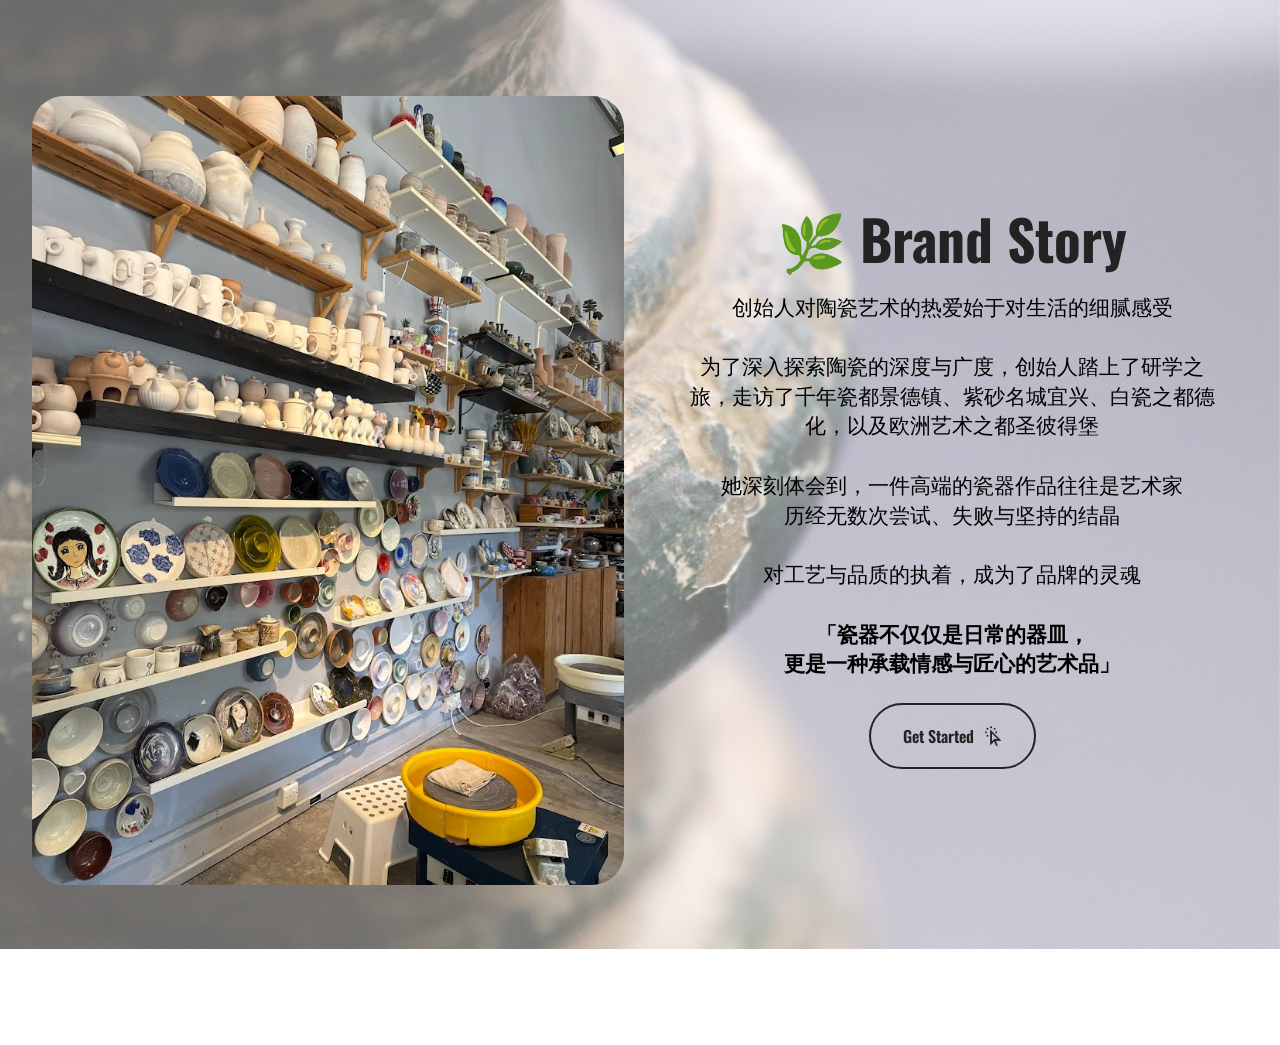
==== About us.html @ 0fcbe619 "create github pages" ====
<!DOCTYPE html>
<html  >
<head>
  <!-- Site made with Mobirise Website Builder v6.1.4, https://mobirise.com -->
  <meta charset="UTF-8">
  <meta http-equiv="X-UA-Compatible" content="IE=edge">
  <meta name="generator" content="Mobirise v6.1.4, mobirise.com">
  <meta name="twitter:card" content="summary_large_image"/>
  <meta name="twitter:image:src" content="assets/images/About us-meta.jpg">
  <meta property="og:image" content="assets/images/About us-meta.jpg">
  <meta name="twitter:title" content="About us">
  <meta name="viewport" content="width=device-width, initial-scale=1, minimum-scale=1">
  <link rel="shortcut icon" href="assets/images/logo5.png" type="image/x-icon">
  <meta name="description" content="">
  
  
  <title>About us</title>
  <link rel="stylesheet" href="assets/web/assets/mobirise-icons2/mobirise2.css">
  <link rel="stylesheet" href="assets/bootstrap/css/bootstrap.min.css">
  <link rel="stylesheet" href="assets/parallax/jarallax.css">
  <link rel="stylesheet" href="assets/animatecss/animate.css">
  <link rel="stylesheet" href="assets/theme/css/style.css">
  <link rel="preload" href="https://fonts.googleapis.com/css?family=Oswald:200,300,400,500,600,700&display=swap" as="style" onload="this.onload=null;this.rel='stylesheet'">
  <noscript><link rel="stylesheet" href="https://fonts.googleapis.com/css?family=Oswald:200,300,400,500,600,700&display=swap"></noscript>
  <link rel="preload" as="style" href="assets/mobirise/css/mbr-additional.css?v=r0tzeC"><link rel="stylesheet" href="assets/mobirise/css/mbr-additional.css?v=r0tzeC" type="text/css">

  
  
  
</head>
<body>
  
  <section data-bs-version="5.1" class="header11 cid-uYUwgS8OVk mbr-parallax-background" id="header11-1">

    

    
    <div class="mbr-overlay" style="opacity: 0.4; background-color: rgb(255, 255, 255);"></div>

    <div class="container">
        <div class="row justify-content-center">
            <div class="col-12 col-md-6 image-wrapper">
                <img class="w-100" src="assets/images/unnamed.webp" alt="Mobirise Website Builder">
            </div>
            <div class="col-12 col-md">
                <div class="text-wrapper text-center">
                    <h1 class="mbr-section-title mbr-fonts-style mb-3 display-2"><strong>🌿 Brand Story</strong></h1>
                    <p class="mbr-text mbr-fonts-style display-4">创始人对陶瓷艺术的热爱始于对生活的细腻感受<br><br>为了深入探索陶瓷的深度与广度，创始人踏上了研学之旅，走访了千年瓷都景德镇、紫砂名城宜兴、白瓷之都德化，以及欧洲艺术之都圣彼得堡<br><br>她深刻体会到，一件高端的瓷器作品往往是艺术家<br>历经无数次尝试、失败与坚持的结晶<br><br>对工艺与品质的执着，成为了品牌的灵魂<br><br><strong>「瓷器不仅仅是日常的器皿，
<br>更是一种承载情感与匠心的艺术品」</strong><br></p>
                    <div class="mbr-section-btn mt-3"><a class="btn btn-black-outline display-7" href="Product.html#gallery2-3"><span class="mobi-mbri mobi-mbri-cursor-click mbr-iconfont mbr-iconfont-btn"></span>Get Started</a></div>
                </div>
            </div>
        </div>
    </div>
</section><section class="display-7" style="padding: 0;align-items: center;justify-content: center;flex-wrap: wrap;    align-content: center;display: flex;position: relative;height: 4rem;"><a href="https://mobiri.se/4250577" style="flex: 1 1;height: 4rem;position: absolute;width: 100%;z-index: 1;"><img alt="" style="height: 4rem;" src="[data-uri]"></a><p style="margin: 0;text-align: center;" class="display-7">&#8204;</p><a style="z-index:1" href="https://mobirise.com">Mobirise.com </a></section><script src="assets/bootstrap/js/bootstrap.bundle.min.js"></script>  <script src="assets/parallax/jarallax.js"></script>  <script src="assets/smoothscroll/smooth-scroll.js"></script>  <script src="assets/ytplayer/index.js"></script>  <script src="assets/theme/js/script.js"></script>  
  
  
 <div id="scrollToTop" class="scrollToTop mbr-arrow-up"><a style="text-align: center;"><i class="mbr-arrow-up-icon mbr-arrow-up-icon-cm cm-icon cm-icon-smallarrow-up"></i></a></div>
    <input name="animation" type="hidden">
  </body>
</html>
---- assets/web/assets/mobirise-icons2/mobirise2.css ----
@font-face {
  font-family: 'Moririse2';
  font-display: swap;
  src:  url('mobirise2.eot?f2bix4');
  src:  url('mobirise2.eot?f2bix4#iefix') format('embedded-opentype'),
    url('mobirise2.ttf?f2bix4') format('truetype'),
    url('mobirise2.woff?f2bix4') format('woff'),
    url('mobirise2.svg?f2bix4#mobirise2') format('svg');
  font-weight: normal;
  font-style: normal;
}

[class^="mobi-"], [class*=" mobi-"] {
  /* use !important to prevent issues with browser extensions that change fonts */
  font-family: 'Moririse2' !important;
  speak: none;
  font-style: normal;
  font-weight: normal;
  font-variant: normal;
  text-transform: none;
  line-height: 1;

  /* Better Font Rendering =========== */
  -webkit-font-smoothing: antialiased;
  -moz-osx-font-smoothing: grayscale;
}

.mobi-mbri-add-submenu:before {
  content: "\e900";
}
.mobi-mbri-alert:before {
  content: "\e901";
}
.mobi-mbri-align-center:before {
  content: "\e902";
}
.mobi-mbri-align-justify:before {
  content: "\e903";
}
.mobi-mbri-align-left:before {
  content: "\e904";
}
.mobi-mbri-align-right:before {
  content: "\e905";
}
.mobi-mbri-android:before {
  content: "\e906";
}
.mobi-mbri-apple:before {
  content: "\e907";
}
.mobi-mbri-arrow-down:before {
  content: "\e908";
}
.mobi-mbri-arrow-next:before {
  content: "\e909";
}
.mobi-mbri-arrow-prev:before {
  content: "\e90a";
}
.mobi-mbri-arrow-up:before {
  content: "\e90b";
}
.mobi-mbri-bold:before {
  content: "\e90c";
}
.mobi-mbri-bookmark:before {
  content: "\e90d";
}
.mobi-mbri-bootstrap:before {
  content: "\e90e";
}
.mobi-mbri-briefcase:before {
  content: "\e90f";
}
.mobi-mbri-browse:before {
  content: "\e910";
}
.mobi-mbri-bulleted-list:before {
  content: "\e911";
}
.mobi-mbri-calendar:before {
  content: "\e912";
}
.mobi-mbri-camera:before {
  content: "\e913";
}
.mobi-mbri-cart-add:before {
  content: "\e914";
}
.mobi-mbri-cart-full:before {
  content: "\e915";
}
.mobi-mbri-cash:before {
  content: "\e916";
}
.mobi-mbri-change-style:before {
  content: "\e917";
}
.mobi-mbri-chat:before {
  content: "\e918";
}
.mobi-mbri-clock:before {
  content: "\e919";
}
.mobi-mbri-close:before {
  content: "\e91a";
}
.mobi-mbri-cloud:before {
  content: "\e91b";
}
.mobi-mbri-code:before {
  content: "\e91c";
}
.mobi-mbri-contact-form:before {
  content: "\e91d";
}
.mobi-mbri-credit-card:before {
  content: "\e91e";
}
.mobi-mbri-cursor-click:before {
  content: "\e91f";
}
.mobi-mbri-cust-feedback:before {
  content: "\e920";
}
.mobi-mbri-database:before {
  content: "\e921";
}
.mobi-mbri-delivery:before {
  content: "\e922";
}
.mobi-mbri-desktop:before {
  content: "\e923";
}
.mobi-mbri-devices:before {
  content: "\e924";
}
.mobi-mbri-down:before {
  content: "\e925";
}
.mobi-mbri-download-2:before {
  content: "\e926";
}
.mobi-mbri-download:before {
  content: "\e927";
}
.mobi-mbri-drag-n-drop-2:before {
  content: "\e928";
}
.mobi-mbri-drag-n-drop:before {
  content: "\e929";
}
.mobi-mbri-edit-2:before {
  content: "\e92a";
}
.mobi-mbri-edit:before {
  content: "\e92b";
}
.mobi-mbri-error:before {
  content: "\e92c";
}
.mobi-mbri-extension:before {
  content: "\e92d";
}
.mobi-mbri-features:before {
  content: "\e92e";
}
.mobi-mbri-file:before {
  content: "\e92f";
}
.mobi-mbri-flag:before {
  content: "\e930";
}
.mobi-mbri-folder:before {
  content: "\e931";
}
.mobi-mbri-gift:before {
  content: "\e932";
}
.mobi-mbri-github:before {
  content: "\e933";
}
.mobi-mbri-globe-2:before {
  content: "\e934";
}
.mobi-mbri-globe:before {
  content: "\e935";
}
.mobi-mbri-growing-chart:before {
  content: "\e936";
}
.mobi-mbri-hearth:before {
  content: "\e937";
}
.mobi-mbri-help:before {
  content: "\e938";
}
.mobi-mbri-home:before {
  content: "\e939";
}
.mobi-mbri-hot-cup:before {
  content: "\e93a";
}
.mobi-mbri-idea:before {
  content: "\e93b";
}
.mobi-mbri-image-gallery:before {
  content: "\e93c";
}
.mobi-mbri-image-slider:before {
  content: "\e93d";
}
.mobi-mbri-info:before {
  content: "\e93e";
}
.mobi-mbri-italic:before {
  content: "\e93f";
}
.mobi-mbri-key:before {
  content: "\e940";
}
.mobi-mbri-laptop:before {
  content: "\e941";
}
.mobi-mbri-layers:before {
  content: "\e942";
}
.mobi-mbri-left-right:before {
  content: "\e943";
}
.mobi-mbri-left:before {
  content: "\e944";
}
.mobi-mbri-letter:before {
  content: "\e945";
}
.mobi-mbri-like:before {
  content: "\e946";
}
.mobi-mbri-link:before {
  content: "\e947";
}
.mobi-mbri-lock:before {
  content: "\e948";
}
.mobi-mbri-login:before {
  content: "\e949";
}
.mobi-mbri-logout:before {
  content: "\e94a";
}
.mobi-mbri-magic-stick:before {
  content: "\e94b";
}
.mobi-mbri-map-pin:before {
  content: "\e94c";
}
.mobi-mbri-menu:before {
  content: "\e94d";
}
.mobi-mbri-mobile-2:before {
  content: "\e94e";
}
.mobi-mbri-mobile-horizontal:before {
  content: "\e94f";
}
.mobi-mbri-mobile:before {
  content: "\e950";
}
.mobi-mbri-mobirise:before {
  content: "\e951";
}
.mobi-mbri-more-horizontal:before {
  content: "\e952";
}
.mobi-mbri-more-vertical:before {
  content: "\e953";
}
.mobi-mbri-music:before {
  content: "\e954";
}
.mobi-mbri-new-file:before {
  content: "\e955";
}
.mobi-mbri-numbered-list:before {
  content: "\e956";
}
.mobi-mbri-opened-folder:before {
  content: "\e957";
}
.mobi-mbri-pages:before {
  content: "\e958";
}
.mobi-mbri-paper-plane:before {
  content: "\e959";
}
.mobi-mbri-paperclip:before {
  content: "\e95a";
}
.mobi-mbri-phone:before {
  content: "\e95b";
}
.mobi-mbri-photo:before {
  content: "\e95c";
}
.mobi-mbri-photos:before {
  content: "\e95d";
}
.mobi-mbri-pin:before {
  content: "\e95e";
}
.mobi-mbri-play:before {
  content: "\e95f";
}
.mobi-mbri-plus:before {
  content: "\e960";
}
.mobi-mbri-preview:before {
  content: "\e961";
}
.mobi-mbri-print:before {
  content: "\e962";
}
.mobi-mbri-protect:before {
  content: "\e963";
}
.mobi-mbri-question:before {
  content: "\e964";
}
.mobi-mbri-quote-left:before {
  content: "\e965";
}
.mobi-mbri-quote-right:before {
  content: "\e966";
}
.mobi-mbri-redo:before {
  content: "\e967";
}
.mobi-mbri-refresh:before {
  content: "\e968";
}
.mobi-mbri-responsive-2:before {
  content: "\e969";
}
.mobi-mbri-responsive:before {
  content: "\e96a";
}
.mobi-mbri-right:before {
  content: "\e96b";
}
.mobi-mbri-rocket:before {
  content: "\e96c";
}
.mobi-mbri-sad-face:before {
  content: "\e96d";
}
.mobi-mbri-sale:before {
  content: "\e96e";
}
.mobi-mbri-save:before {
  content: "\e96f";
}
.mobi-mbri-search:before {
  content: "\e970";
}
.mobi-mbri-setting-2:before {
  content: "\e971";
}
.mobi-mbri-setting-3:before {
  content: "\e972";
}
.mobi-mbri-setting:before {
  content: "\e973";
}
.mobi-mbri-share:before {
  content: "\e974";
}
.mobi-mbri-shopping-bag:before {
  content: "\e975";
}
.mobi-mbri-shopping-basket:before {
  content: "\e976";
}
.mobi-mbri-shopping-cart:before {
  content: "\e977";
}
.mobi-mbri-sites:before {
  content: "\e978";
}
.mobi-mbri-smile-face:before {
  content: "\e979";
}
.mobi-mbri-speed:before {
  content: "\e97a";
}
.mobi-mbri-star:before {
  content: "\e97b";
}
.mobi-mbri-success:before {
  content: "\e97c";
}
.mobi-mbri-sun:before {
  content: "\e97d";
}
.mobi-mbri-sun2:before {
  content: "\e97e";
}
.mobi-mbri-tablet-vertical:before {
  content: "\e97f";
}
.mobi-mbri-tablet:before {
  content: "\e980";
}
.mobi-mbri-target:before {
  content: "\e981";
}
.mobi-mbri-timer:before {
  content: "\e982";
}
.mobi-mbri-to-ftp:before {
  content: "\e983";
}
.mobi-mbri-to-local-drive:before {
  content: "\e984";
}
.mobi-mbri-touch-swipe:before {
  content: "\e985";
}
.mobi-mbri-touch:before {
  content: "\e986";
}
.mobi-mbri-trash:before {
  content: "\e987";
}
.mobi-mbri-underline:before {
  content: "\e988";
}
.mobi-mbri-undo:before {
  content: "\e989";
}
.mobi-mbri-unlink:before {
  content: "\e98a";
}
.mobi-mbri-unlock:before {
  content: "\e98b";
}
.mobi-mbri-up-down:before {
  content: "\e98c";
}
.mobi-mbri-up:before {
  content: "\e98d";
}
.mobi-mbri-update:before {
  content: "\e98e";
}
.mobi-mbri-upload-2:before {
  content: "\e98f";
}
.mobi-mbri-upload:before {
  content: "\e990";
}
.mobi-mbri-user-2:before {
  content: "\e991";
}
.mobi-mbri-user:before {
  content: "\e992";
}
.mobi-mbri-users:before {
  content: "\e993";
}
.mobi-mbri-video-play:before {
  content: "\e994";
}
.mobi-mbri-video:before {
  content: "\e995";
}
.mobi-mbri-watch:before {
  content: "\e996";
}
.mobi-mbri-website-theme-2:before {
  content: "\e997";
}
.mobi-mbri-website-theme:before {
  content: "\e998";
}
.mobi-mbri-wifi:before {
  content: "\e999";
}
.mobi-mbri-windows:before {
  content: "\e99a";
}
.mobi-mbri-zoom-in:before {
  content: "\e99b";
}
.mobi-mbri-zoom-out:before {
  content: "\e99c";
}
---- assets/parallax/jarallax.css ----
.jarallax {
    position: relative;
    z-index: 0;
}
.jarallax > .jarallax-img {
    position: absolute;
    object-fit: cover;
    /* support for plugin https://github.com/bfred-it/object-fit-images */
    font-family: 'object-fit: cover;';
    top: 0;
    left: 0;
    width: 100%;
    height: 100%;
    z-index: -1;
}
---- assets/theme/css/style.css ----
@charset "UTF-8";
section {
  background-color: #ffffff;
}

body {
  font-style: normal;
  line-height: 1.5;
  font-weight: 400;
  color: #232323;
  position: relative;
}

button {
  background-color: transparent;
  border-color: transparent;
}

.embla__button,
.carousel-control {
  background-color: #edefea !important;
  opacity: 0.8 !important;
  color: #464845 !important;
  border-color: #edefea !important;
}

.carousel .close,
.modalWindow .close {
  background-color: #edefea !important;
  color: #464845 !important;
  border-color: #edefea !important;
  opacity: 0.8 !important;
}

.carousel .close:hover,
.modalWindow .close:hover {
  opacity: 1 !important;
}

.carousel-indicators li {
  background-color: #edefea !important;
  border: 2px solid #464845 !important;
}

.carousel-indicators li:hover,
.carousel-indicators li:active {
  opacity: 0.8 !important;
}

.embla__button:hover,
.carousel-control:hover {
  background-color: #edefea !important;
  opacity: 1 !important;
}

.modalWindow-video-container {
  height: 80%;
}

section,
.container,
.container-fluid {
  position: relative;
  word-wrap: break-word;
}

a.mbr-iconfont:hover {
  text-decoration: none;
}

.article .lead p,
.article .lead ul,
.article .lead ol,
.article .lead pre,
.article .lead blockquote {
  margin-bottom: 0;
}

a {
  font-style: normal;
  font-weight: 400;
  cursor: pointer;
}
a, a:hover {
  text-decoration: none;
}

.mbr-section-title {
  font-style: normal;
  line-height: 1.3;
}

.mbr-section-subtitle {
  line-height: 1.3;
}

.mbr-text {
  font-style: normal;
  line-height: 1.7;
}

h1,
h2,
h3,
h4,
h5,
h6,
.display-1,
.display-2,
.display-4,
.display-5,
.display-7,
span,
p,
a {
  line-height: 1;
  word-break: break-word;
  word-wrap: break-word;
  font-weight: 400;
}

b,
strong {
  font-weight: bold;
}

input:-webkit-autofill, input:-webkit-autofill:hover, input:-webkit-autofill:focus, input:-webkit-autofill:active {
  transition-delay: 9999s;
  -webkit-transition-property: background-color, color;
  transition-property: background-color, color;
}

textarea[type=hidden] {
  display: none;
}

section {
  background-position: 50% 50%;
  background-repeat: no-repeat;
  background-size: cover;
}
section .mbr-background-video,
section .mbr-background-video-preview {
  position: absolute;
  bottom: 0;
  left: 0;
  right: 0;
  top: 0;
}

.hidden {
  visibility: hidden;
}

.mbr-z-index20 {
  z-index: 20;
}

/*! Base colors */
.mbr-white {
  color: #ffffff;
}

.mbr-black {
  color: #111111;
}

.mbr-bg-white {
  background-color: #ffffff;
}

.mbr-bg-black {
  background-color: #000000;
}

/*! Text-aligns */
.align-left {
  text-align: left;
}

.align-center {
  text-align: center;
}

.align-right {
  text-align: right;
}

/*! Font-weight  */
.mbr-light {
  font-weight: 300;
}

.mbr-regular {
  font-weight: 400;
}

.mbr-semibold {
  font-weight: 500;
}

.mbr-bold {
  font-weight: 700;
}

/*! Media  */
.media-content {
  flex-basis: 100%;
}

.media-container-row {
  display: flex;
  flex-direction: row;
  flex-wrap: wrap;
  justify-content: center;
  align-content: center;
  align-items: start;
}
.media-container-row .media-size-item {
  width: 400px;
}

.media-container-column {
  display: flex;
  flex-direction: column;
  flex-wrap: wrap;
  justify-content: center;
  align-content: center;
  align-items: stretch;
}
.media-container-column > * {
  width: 100%;
}

@media (min-width: 992px) {
  .media-container-row {
    flex-wrap: nowrap;
  }
}
figure {
  margin-bottom: 0;
  overflow: hidden;
}

figure[mbr-media-size] {
  transition: width 0.1s;
}

img,
iframe {
  display: block;
  width: 100%;
}

.card {
  background-color: transparent;
  border: none;
}

.card-box {
  width: 100%;
}

.card-img {
  text-align: center;
  flex-shrink: 0;
  -webkit-flex-shrink: 0;
}

.media {
  max-width: 100%;
  margin: 0 auto;
}

.mbr-figure {
  align-self: center;
}

.media-container > div {
  max-width: 100%;
}

.mbr-figure img,
.card-img img {
  width: 100%;
}

@media (max-width: 991px) {
  .media-size-item {
    width: auto !important;
  }
  .media {
    width: auto;
  }
  .mbr-figure {
    width: 100% !important;
  }
}
/*! Buttons */
.mbr-section-btn {
  margin-left: -0.6rem;
  margin-right: -0.6rem;
  font-size: 0;
}

.btn {
  font-weight: 600;
  border-width: 1px;
  font-style: normal;
  margin: 0.6rem 0.6rem;
  white-space: normal;
  transition: all 0.2s ease-in-out;
  display: inline-flex;
  align-items: center;
  justify-content: center;
  word-break: break-word;
}

.btn-sm {
  font-weight: 600;
  letter-spacing: 0px;
  transition: all 0.3s ease-in-out;
}

.btn-md {
  font-weight: 600;
  letter-spacing: 0px;
  transition: all 0.3s ease-in-out;
}

.btn-lg {
  font-weight: 600;
  letter-spacing: 0px;
  transition: all 0.3s ease-in-out;
}

.btn-form {
  margin: 0;
}
.btn-form:hover {
  cursor: pointer;
}

nav .mbr-section-btn {
  margin-left: 0rem;
  margin-right: 0rem;
}

/*! Btn icon margin */
.btn .mbr-iconfont,
.btn.btn-sm .mbr-iconfont {
  order: 1;
  cursor: pointer;
  margin-left: 0.5rem;
  vertical-align: sub;
}

.btn.btn-md .mbr-iconfont,
.btn.btn-md .mbr-iconfont {
  margin-left: 0.8rem;
}

.mbr-regular {
  font-weight: 400;
}

.mbr-semibold {
  font-weight: 500;
}

.mbr-bold {
  font-weight: 700;
}

[type=submit] {
  -webkit-appearance: none;
}

/*! Full-screen */
.mbr-fullscreen .mbr-overlay {
  min-height: 100vh;
}

.mbr-fullscreen {
  display: flex;
  display: -moz-flex;
  display: -ms-flex;
  display: -o-flex;
  align-items: center;
  min-height: 100vh;
  padding-top: 3rem;
  padding-bottom: 3rem;
}

/*! Map */
.map {
  height: 25rem;
  position: relative;
}
.map iframe {
  width: 100%;
  height: 100%;
}

/*! Scroll to top arrow */
.mbr-arrow-up {
  bottom: 25px;
  right: 90px;
  position: fixed;
  text-align: right;
  z-index: 5000;
  color: #ffffff;
  font-size: 22px;
}

.mbr-arrow-up a {
  background: rgba(0, 0, 0, 0.2);
  border-radius: 50%;
  color: #fff;
  display: inline-block;
  height: 60px;
  width: 60px;
  border: 2px solid #fff;
  outline-style: none !important;
  position: relative;
  text-decoration: none;
  transition: all 0.3s ease-in-out;
  cursor: pointer;
  text-align: center;
}
.mbr-arrow-up a:hover {
  background-color: rgba(0, 0, 0, 0.4);
}
.mbr-arrow-up a i {
  line-height: 60px;
}

.mbr-arrow-up-icon {
  display: block;
  color: #fff;
}

.mbr-arrow-up-icon::before {
  content: "›";
  display: inline-block;
  font-family: serif;
  font-size: 22px;
  line-height: 1;
  font-style: normal;
  position: relative;
  top: 6px;
  left: -4px;
  transform: rotate(-90deg);
}

/*! Arrow Down */
.mbr-arrow {
  position: absolute;
  bottom: 45px;
  left: 50%;
  width: 60px;
  height: 60px;
  cursor: pointer;
  background-color: rgba(80, 80, 80, 0.5);
  border-radius: 50%;
  transform: translateX(-50%);
}
@media (max-width: 767px) {
  .mbr-arrow {
    display: none;
  }
}
.mbr-arrow > a {
  display: inline-block;
  text-decoration: none;
  outline-style: none;
  animation: arrowdown 1.7s ease-in-out infinite;
  color: #ffffff;
}
.mbr-arrow > a > i {
  position: absolute;
  top: -2px;
  left: 15px;
  font-size: 2rem;
}

#scrollToTop a i::before {
  content: "";
  position: absolute;
  display: block;
  border-bottom: 2.5px solid #fff;
  border-left: 2.5px solid #fff;
  width: 27.8%;
  height: 27.8%;
  left: 50%;
  top: 51%;
  transform: translateY(-30%) translateX(-50%) rotate(135deg);
}

@keyframes arrowdown {
  0% {
    transform: translateY(0px);
  }
  50% {
    transform: translateY(-5px);
  }
  100% {
    transform: translateY(0px);
  }
}
@media (max-width: 500px) {
  .mbr-arrow-up {
    left: 0;
    right: 0;
    text-align: center;
  }
}
/*Gradients animation*/
@keyframes gradient-animation {
  from {
    background-position: 0% 100%;
    animation-timing-function: ease-in-out;
  }
  to {
    background-position: 100% 0%;
    animation-timing-function: ease-in-out;
  }
}
.bg-gradient {
  background-size: 200% 200%;
  animation: gradient-animation 5s infinite alternate;
  -webkit-animation: gradient-animation 5s infinite alternate;
}

.menu .navbar-brand {
  display: -webkit-flex;
}
.menu .navbar-brand span {
  display: flex;
  display: -webkit-flex;
}
.menu .navbar-brand .navbar-caption-wrap {
  display: -webkit-flex;
}
.menu .navbar-brand .navbar-logo img {
  display: -webkit-flex;
  width: auto;
}
@media (min-width: 768px) and (max-width: 991px) {
  .menu .navbar-toggleable-sm .navbar-nav {
    display: -ms-flexbox;
  }
}
@media (max-width: 991px) {
  .menu .navbar-collapse {
    max-height: 93.5vh;
  }
  .menu .navbar-collapse.show {
    overflow: auto;
  }
}
@media (min-width: 992px) {
  .menu .navbar-nav.nav-dropdown {
    display: -webkit-flex;
  }
  .menu .navbar-toggleable-sm .navbar-collapse {
    display: -webkit-flex !important;
  }
  .menu .collapsed .navbar-collapse {
    max-height: 93.5vh;
  }
  .menu .collapsed .navbar-collapse.show {
    overflow: auto;
  }
}
@media (max-width: 767px) {
  .menu .navbar-collapse {
    max-height: 80vh;
  }
}

.nav-link .mbr-iconfont {
  margin-right: 0.5rem;
}

.navbar {
  display: -webkit-flex;
  -webkit-flex-wrap: wrap;
  -webkit-align-items: center;
  -webkit-justify-content: space-between;
}

.navbar-collapse {
  -webkit-flex-basis: 100%;
  -webkit-flex-grow: 1;
  -webkit-align-items: center;
}

.nav-dropdown .link {
  padding: 0.667em 1.667em !important;
  margin: 0 !important;
}

.nav {
  display: -webkit-flex;
  -webkit-flex-wrap: wrap;
}

.row {
  display: -webkit-flex;
  -webkit-flex-wrap: wrap;
}

.justify-content-center {
  -webkit-justify-content: center;
}

.form-inline {
  display: -webkit-flex;
}

.card-wrapper {
  -webkit-flex: 1;
}

.carousel-control {
  z-index: 10;
  display: -webkit-flex;
}

.carousel-controls {
  display: -webkit-flex;
}

.media {
  display: -webkit-flex;
}

.form-group:focus {
  outline: none;
}

.jq-selectbox__select {
  padding: 7px 0;
  position: relative;
}

.jq-selectbox__dropdown {
  overflow: hidden;
  border-radius: 10px;
  position: absolute;
  top: 100%;
  left: 0 !important;
  width: 100% !important;
}

.jq-selectbox__trigger-arrow {
  right: 0;
  transform: translateY(-50%);
}

.jq-selectbox li {
  padding: 1.07em 0.5em;
}

input[type=range] {
  padding-left: 0 !important;
  padding-right: 0 !important;
}

.modal-dialog,
.modal-content {
  height: 100%;
}

.modal-dialog .carousel-inner {
  height: calc(100vh - 1.75rem);
}
@media (max-width: 575px) {
  .modal-dialog .carousel-inner {
    height: calc(100vh - 1rem);
  }
}

.carousel-item {
  text-align: center;
}

.carousel-item img {
  margin: auto;
}

.navbar-toggler {
  align-self: flex-start;
  padding: 0.25rem 0.75rem;
  font-size: 1.25rem;
  line-height: 1;
  background: transparent;
  border: 1px solid transparent;
  border-radius: 0.25rem;
}

.navbar-toggler:focus,
.navbar-toggler:hover {
  text-decoration: none;
  box-shadow: none;
}

.navbar-toggler-icon {
  display: inline-block;
  width: 1.5em;
  height: 1.5em;
  vertical-align: middle;
  content: "";
  background: no-repeat center center;
  background-size: 100% 100%;
}

.navbar-toggler-left {
  position: absolute;
  left: 1rem;
}

.navbar-toggler-right {
  position: absolute;
  right: 1rem;
}

.card-img {
  width: auto;
}

.menu .navbar.collapsed:not(.beta-menu) {
  flex-direction: column;
}

.carousel-item.active,
.carousel-item-next,
.carousel-item-prev {
  display: flex;
}

.note-air-layout .dropup .dropdown-menu,
.note-air-layout .navbar-fixed-bottom .dropdown .dropdown-menu {
  bottom: initial !important;
}

html,
body {
  height: auto;
  min-height: 100vh;
}

.dropup .dropdown-toggle::after {
  display: none;
}

.form-asterisk {
  font-family: initial;
  position: absolute;
  top: -2px;
  font-weight: normal;
}

.form-control-label {
  position: relative;
  cursor: pointer;
  margin-bottom: 0.357em;
  padding: 0;
}

.alert {
  color: #ffffff;
  border-radius: 0;
  border: 0;
  font-size: 1.1rem;
  line-height: 1.5;
  margin-bottom: 1.875rem;
  padding: 1.25rem;
  position: relative;
  text-align: center;
}
.alert.alert-form::after {
  background-color: inherit;
  bottom: -7px;
  content: "";
  display: block;
  height: 14px;
  left: 50%;
  margin-left: -7px;
  position: absolute;
  transform: rotate(45deg);
  width: 14px;
}

.form-control {
  background-color: #ffffff;
  background-clip: border-box;
  color: #232323;
  line-height: 1rem !important;
  height: auto;
  padding: 1.2rem 2rem;
  transition: border-color 0.25s ease 0s;
  border: 1px solid transparent !important;
  border-radius: 4px;
  box-shadow: rgba(0, 0, 0, 0.07) 0px 1px 1px 0px, rgba(0, 0, 0, 0.07) 0px 1px 3px 0px, rgba(0, 0, 0, 0.03) 0px 0px 0px 1px;
}
.form-active .form-control:invalid {
  border-color: red;
}

.row > * {
  padding-right: 1rem;
  padding-left: 1rem;
}

form .row {
  margin-left: -0.6rem;
  margin-right: -0.6rem;
}
form .row [class*=col] {
  padding-left: 0.6rem;
  padding-right: 0.6rem;
}

form .mbr-section-btn {
  padding-left: 0.6rem;
  padding-right: 0.6rem;
}

form .form-check-input {
  margin-top: 0.5;
}

textarea.form-control {
  line-height: 1.5rem !important;
}

.form-group {
  margin-bottom: 1.2rem;
}

.form-control,
form .btn {
  min-height: 48px;
}

.gdpr-block label span.textGDPR input[name=gdpr] {
  top: 7px;
}

.form-control:focus {
  box-shadow: none;
}

:focus {
  outline: none;
}

.mbr-overlay {
  background-color: #000;
  bottom: 0;
  left: 0;
  opacity: 0.5;
  position: absolute;
  right: 0;
  top: 0;
  z-index: 0;
  pointer-events: none;
}

blockquote {
  font-style: italic;
  padding: 3rem;
  font-size: 1.09rem;
  position: relative;
  border-left: 3px solid;
}

ul,
ol,
pre,
blockquote {
  margin-bottom: 2.3125rem;
}

.mt-4 {
  margin-top: 2rem !important;
}

.mb-4 {
  margin-bottom: 2rem !important;
}

.container,
.container-fluid {
  padding-left: 16px;
  padding-right: 16px;
}

.row {
  margin-left: -16px;
  margin-right: -16px;
}
.row > [class*=col] {
  padding-left: 16px;
  padding-right: 16px;
}

@media (min-width: 992px) {
  .container-fluid {
    padding-left: 32px;
    padding-right: 32px;
  }
}
@media (max-width: 991px) {
  .mbr-container {
    padding-left: 16px;
    padding-right: 16px;
  }
}
.app-video-wrapper > img {
  opacity: 1;
}

.app-video-wrapper {
  background: transparent;
}

.item {
  position: relative;
}

.dropdown-menu .dropdown-menu {
  left: 100%;
}

.dropdown-item + .dropdown-menu {
  display: none;
}

.dropdown-item:hover + .dropdown-menu,
.dropdown-menu:hover {
  display: block;
}

@media (min-aspect-ratio: 16/9) {
  .mbr-video-foreground {
    height: 300% !important;
    top: -100% !important;
  }
}
@media (max-aspect-ratio: 16/9) {
  .mbr-video-foreground {
    width: 300% !important;
    left: -100% !important;
  }
}.engine {
	position: absolute;
	text-indent: -2400px;
	text-align: center;
	padding: 0;
	top: 0;
	left: -2400px;
}
---- assets/mobirise/css/mbr-additional.css ----
.btn {
  border-width: 2px;
}
img,
.card-wrap,
.card-wrapper,
.video-wrapper,
.mbr-figure iframe,
.google-map iframe,
.slide-content,
.plan,
.card,
.item-wrapper {
  border-radius: 2rem !important;
}
.video-wrapper {
  overflow: hidden;
}
body {
  font-family: Inter Tight;
}
.display-1 {
  font-family: 'Oswald', sans-serif;
  font-size: 12rem;
  line-height: 1;
}
.display-1 > .mbr-iconfont {
  font-size: 15rem;
}
.display-2 {
  font-family: 'Oswald', sans-serif;
  font-size: 4rem;
  line-height: 1;
}
.display-2 > .mbr-iconfont {
  font-size: 5rem;
}
.display-4 {
  font-family: 'Oswald', sans-serif;
  font-size: 1.4rem;
  line-height: 1.5;
}
.display-4 > .mbr-iconfont {
  font-size: 1.75rem;
}
.display-5 {
  font-family: 'Oswald', sans-serif;
  font-size: 2rem;
  line-height: 1.5;
}
.display-5 > .mbr-iconfont {
  font-size: 2.5rem;
}
.display-7 {
  font-family: 'Oswald', sans-serif;
  font-size: 1rem;
  line-height: 1.3;
}
.display-7 > .mbr-iconfont {
  font-size: 1.25rem;
}
/* ---- Fluid typography for mobile devices ---- */
/* 1.4 - font scale ratio ( bootstrap == 1.42857 ) */
/* 100vw - current viewport width */
/* (48 - 20)  48 == 48rem == 768px, 20 == 20rem == 320px(minimal supported viewport) */
/* 0.65 - min scale variable, may vary */
@media (max-width: 992px) {
  .display-1 {
    font-size: 9.6rem;
  }
}
@media (max-width: 768px) {
  .display-1 {
    font-size: 8.4rem;
    font-size: calc( 4.85rem + (12 - 4.85) * ((100vw - 20rem) / (48 - 20)));
    line-height: calc( 1.1 * (4.85rem + (12 - 4.85) * ((100vw - 20rem) / (48 - 20))));
  }
  .display-2 {
    font-size: 3.2rem;
    font-size: calc( 2.05rem + (4 - 2.05) * ((100vw - 20rem) / (48 - 20)));
    line-height: calc( 1.3 * (2.05rem + (4 - 2.05) * ((100vw - 20rem) / (48 - 20))));
  }
  .display-4 {
    font-size: 1.12rem;
    font-size: calc( 1.14rem + (1.4 - 1.14) * ((100vw - 20rem) / (48 - 20)));
    line-height: calc( 1.4 * (1.14rem + (1.4 - 1.14) * ((100vw - 20rem) / (48 - 20))));
  }
  .display-5 {
    font-size: 1.6rem;
    font-size: calc( 1.35rem + (2 - 1.35) * ((100vw - 20rem) / (48 - 20)));
    line-height: calc( 1.4 * (1.35rem + (2 - 1.35) * ((100vw - 20rem) / (48 - 20))));
  }
  .display-7 {
    font-size: 0.8rem;
    font-size: calc( 1rem + (1 - 1) * ((100vw - 20rem) / (48 - 20)));
    line-height: calc( 1.4 * (1rem + (1 - 1) * ((100vw - 20rem) / (48 - 20))));
  }
}
@media (min-width: 992px) and (max-width: 1400px) {
  .display-1 {
    font-size: 8.4rem;
    font-size: calc( 4.85rem + (12 - 4.85) * ((100vw - 62rem) / (87 - 62)));
    line-height: calc( 1.1 * (4.85rem + (12 - 4.85) * ((100vw - 62rem) / (87 - 62))));
  }
  .display-2 {
    font-size: 3.2rem;
    font-size: calc( 2.05rem + (4 - 2.05) * ((100vw - 62rem) / (87 - 62)));
    line-height: calc( 1.3 * (2.05rem + (4 - 2.05) * ((100vw - 62rem) / (87 - 62))));
  }
  .display-4 {
    font-size: 1.12rem;
    font-size: calc( 1.14rem + (1.4 - 1.14) * ((100vw - 62rem) / (87 - 62)));
    line-height: calc( 1.4 * (1.14rem + (1.4 - 1.14) * ((100vw - 62rem) / (87 - 62))));
  }
  .display-5 {
    font-size: 1.6rem;
    font-size: calc( 1.35rem + (2 - 1.35) * ((100vw - 62rem) / (87 - 62)));
    line-height: calc( 1.4 * (1.35rem + (2 - 1.35) * ((100vw - 62rem) / (87 - 62))));
  }
  .display-7 {
    font-size: 0.8rem;
    font-size: calc( 1rem + (1 - 1) * ((100vw - 62rem) / (87 - 62)));
    line-height: calc( 1.4 * (1rem + (1 - 1) * ((100vw - 62rem) / (87 - 62))));
  }
}
/* Buttons */
.btn {
  padding: 1.25rem 2rem;
  border-radius: 4px;
}
@media (max-width: 767px) {
  .btn {
    padding: 0.75rem 1.5rem;
  }
}
.btn-sm {
  padding: 0.6rem 1.2rem;
  border-radius: 4px;
}
.btn-md {
  padding: 0.6rem 1.2rem;
  border-radius: 4px;
}
.btn-lg {
  padding: 1.25rem 2rem;
  border-radius: 4px;
}
.bg-primary {
  background-color: #9fe870 !important;
}
.bg-success {
  background-color: #3a341c !important;
}
.bg-info {
  background-color: #320707 !important;
}
.bg-warning {
  background-color: #a0e2e1 !important;
}
.bg-danger {
  background-color: #ffea64 !important;
}
.btn-primary,
.btn-primary:active {
  background-color: #9fe870 !important;
  border-color: #9fe870 !important;
  color: #264d0c !important;
  box-shadow: none;
}
.btn-primary:hover,
.btn-primary:focus,
.btn-primary.focus,
.btn-primary.active {
  color: inherit;
  background-color: #bcef9c !important;
  border-color: #bcef9c !important;
  box-shadow: none;
}
.btn-primary.disabled,
.btn-primary:disabled {
  color: #264d0c !important;
  background-color: #bcef9c !important;
  border-color: #bcef9c !important;
}
.btn-secondary,
.btn-secondary:active {
  background-color: #ffd7ef !important;
  border-color: #ffd7ef !important;
  color: #d70081 !important;
  box-shadow: none;
}
.btn-secondary:hover,
.btn-secondary:focus,
.btn-secondary.focus,
.btn-secondary.active {
  color: inherit;
  background-color: #ffffff !important;
  border-color: #ffffff !important;
  box-shadow: none;
}
.btn-secondary.disabled,
.btn-secondary:disabled {
  color: #d70081 !important;
  background-color: #ffffff !important;
  border-color: #ffffff !important;
}
.btn-info,
.btn-info:active {
  background-color: #320707 !important;
  border-color: #320707 !important;
  color: #ffffff !important;
  box-shadow: none;
}
.btn-info:hover,
.btn-info:focus,
.btn-info.focus,
.btn-info.active {
  color: inherit;
  background-color: #5f0d0d !important;
  border-color: #5f0d0d !important;
  box-shadow: none;
}
.btn-info.disabled,
.btn-info:disabled {
  color: #ffffff !important;
  background-color: #5f0d0d !important;
  border-color: #5f0d0d !important;
}
.btn-success,
.btn-success:active {
  background-color: #3a341c !important;
  border-color: #3a341c !important;
  color: #ffffff !important;
  box-shadow: none;
}
.btn-success:hover,
.btn-success:focus,
.btn-success.focus,
.btn-success.active {
  color: inherit;
  background-color: #5c532d !important;
  border-color: #5c532d !important;
  box-shadow: none;
}
.btn-success.disabled,
.btn-success:disabled {
  color: #ffffff !important;
  background-color: #5c532d !important;
  border-color: #5c532d !important;
}
.btn-warning,
.btn-warning:active {
  background-color: #a0e2e1 !important;
  border-color: #a0e2e1 !important;
  color: #1f6463 !important;
  box-shadow: none;
}
.btn-warning:hover,
.btn-warning:focus,
.btn-warning.focus,
.btn-warning.active {
  color: inherit;
  background-color: #c7eeed !important;
  border-color: #c7eeed !important;
  box-shadow: none;
}
.btn-warning.disabled,
.btn-warning:disabled {
  color: #1f6463 !important;
  background-color: #c7eeed !important;
  border-color: #c7eeed !important;
}
.btn-danger,
.btn-danger:active {
  background-color: #ffea64 !important;
  border-color: #ffea64 !important;
  color: #645600 !important;
  box-shadow: none;
}
.btn-danger:hover,
.btn-danger:focus,
.btn-danger.focus,
.btn-danger.active {
  color: inherit;
  background-color: #fff197 !important;
  border-color: #fff197 !important;
  box-shadow: none;
}
.btn-danger.disabled,
.btn-danger:disabled {
  color: #645600 !important;
  background-color: #fff197 !important;
  border-color: #fff197 !important;
}
.btn-white,
.btn-white:active {
  background-color: #eff0ec !important;
  border-color: #eff0ec !important;
  color: #757b62 !important;
  box-shadow: none;
}
.btn-white:hover,
.btn-white:focus,
.btn-white.focus,
.btn-white.active {
  color: inherit;
  background-color: #ffffff !important;
  border-color: #ffffff !important;
  box-shadow: none;
}
.btn-white.disabled,
.btn-white:disabled {
  color: #757b62 !important;
  background-color: #ffffff !important;
  border-color: #ffffff !important;
}
.btn-black,
.btn-black:active {
  background-color: #232323 !important;
  border-color: #232323 !important;
  color: #ffffff !important;
  box-shadow: none;
}
.btn-black:hover,
.btn-black:focus,
.btn-black.focus,
.btn-black.active {
  color: inherit;
  background-color: #3d3d3d !important;
  border-color: #3d3d3d !important;
  box-shadow: none;
}
.btn-black.disabled,
.btn-black:disabled {
  color: #ffffff !important;
  background-color: #3d3d3d !important;
  border-color: #3d3d3d !important;
}
.btn-primary-outline,
.btn-primary-outline:active {
  background-color: transparent !important;
  border-color: #9fe870;
  color: #9fe870;
}
.btn-primary-outline:hover,
.btn-primary-outline:focus,
.btn-primary-outline.focus,
.btn-primary-outline.active {
  color: #6ddc25 !important;
  background-color: transparent !important;
  border-color: #6ddc25 !important;
  box-shadow: none !important;
}
.btn-primary-outline.disabled,
.btn-primary-outline:disabled {
  color: #264d0c !important;
  background-color: #9fe870 !important;
  border-color: #9fe870 !important;
}
.btn-secondary-outline,
.btn-secondary-outline:active {
  background-color: transparent !important;
  border-color: #ffd7ef;
  color: #ffd7ef;
}
.btn-secondary-outline:hover,
.btn-secondary-outline:focus,
.btn-secondary-outline.focus,
.btn-secondary-outline.active {
  color: #ff80cc !important;
  background-color: transparent !important;
  border-color: #ff80cc !important;
  box-shadow: none !important;
}
.btn-secondary-outline.disabled,
.btn-secondary-outline:disabled {
  color: #d70081 !important;
  background-color: #ffd7ef !important;
  border-color: #ffd7ef !important;
}
.btn-info-outline,
.btn-info-outline:active {
  background-color: transparent !important;
  border-color: #320707;
  color: #320707;
}
.btn-info-outline:hover,
.btn-info-outline:focus,
.btn-info-outline.focus,
.btn-info-outline.active {
  color: #000000 !important;
  background-color: transparent !important;
  border-color: #000000 !important;
  box-shadow: none !important;
}
.btn-info-outline.disabled,
.btn-info-outline:disabled {
  color: #ffffff !important;
  background-color: #320707 !important;
  border-color: #320707 !important;
}
.btn-success-outline,
.btn-success-outline:active {
  background-color: transparent !important;
  border-color: #3a341c;
  color: #3a341c;
}
.btn-success-outline:hover,
.btn-success-outline:focus,
.btn-success-outline.focus,
.btn-success-outline.active {
  color: #000000 !important;
  background-color: transparent !important;
  border-color: #000000 !important;
  box-shadow: none !important;
}
.btn-success-outline.disabled,
.btn-success-outline:disabled {
  color: #ffffff !important;
  background-color: #3a341c !important;
  border-color: #3a341c !important;
}
.btn-warning-outline,
.btn-warning-outline:active {
  background-color: transparent !important;
  border-color: #a0e2e1;
  color: #a0e2e1;
}
.btn-warning-outline:hover,
.btn-warning-outline:focus,
.btn-warning-outline.focus,
.btn-warning-outline.active {
  color: #5ececc !important;
  background-color: transparent !important;
  border-color: #5ececc !important;
  box-shadow: none !important;
}
.btn-warning-outline.disabled,
.btn-warning-outline:disabled {
  color: #1f6463 !important;
  background-color: #a0e2e1 !important;
  border-color: #a0e2e1 !important;
}
.btn-danger-outline,
.btn-danger-outline:active {
  background-color: transparent !important;
  border-color: #ffea64;
  color: #ffea64;
}
.btn-danger-outline:hover,
.btn-danger-outline:focus,
.btn-danger-outline.focus,
.btn-danger-outline.active {
  color: #ffde0d !important;
  background-color: transparent !important;
  border-color: #ffde0d !important;
  box-shadow: none !important;
}
.btn-danger-outline.disabled,
.btn-danger-outline:disabled {
  color: #645600 !important;
  background-color: #ffea64 !important;
  border-color: #ffea64 !important;
}
.btn-black-outline,
.btn-black-outline:active {
  background-color: transparent !important;
  border-color: #232323;
  color: #232323;
}
.btn-black-outline:hover,
.btn-black-outline:focus,
.btn-black-outline.focus,
.btn-black-outline.active {
  color: #000000 !important;
  background-color: transparent !important;
  border-color: #000000 !important;
  box-shadow: none !important;
}
.btn-black-outline.disabled,
.btn-black-outline:disabled {
  color: #ffffff !important;
  background-color: #232323 !important;
  border-color: #232323 !important;
}
.btn-white-outline,
.btn-white-outline:active {
  background-color: transparent !important;
  border-color: #fafafa;
  color: #fafafa;
}
.btn-white-outline:hover,
.btn-white-outline:focus,
.btn-white-outline.focus,
.btn-white-outline.active {
  color: #cfcfcf !important;
  background-color: transparent !important;
  border-color: #cfcfcf !important;
  box-shadow: none !important;
}
.btn-white-outline.disabled,
.btn-white-outline:disabled {
  color: #7a7a7a !important;
  background-color: #fafafa !important;
  border-color: #fafafa !important;
}
.text-primary {
  color: #9fe870 !important;
}
.text-secondary {
  color: #ffd7ef !important;
}
.text-success {
  color: #3a341c !important;
}
.text-info {
  color: #320707 !important;
}
.text-warning {
  color: #a0e2e1 !important;
}
.text-danger {
  color: #ffea64 !important;
}
.text-white {
  color: #fafafa !important;
}
.text-black {
  color: #232323 !important;
}
a.text-primary:hover,
a.text-primary:focus,
a.text-primary.active {
  color: #66d022 !important;
}
a.text-secondary:hover,
a.text-secondary:focus,
a.text-secondary.active {
  color: #ff71c6 !important;
}
a.text-success:hover,
a.text-success:focus,
a.text-success.active {
  color: #000000 !important;
}
a.text-info:hover,
a.text-info:focus,
a.text-info.active {
  color: #000000 !important;
}
a.text-warning:hover,
a.text-warning:focus,
a.text-warning.active {
  color: #52cac8 !important;
}
a.text-danger:hover,
a.text-danger:focus,
a.text-danger.active {
  color: #fddb00 !important;
}
a.text-white:hover,
a.text-white:focus,
a.text-white.active {
  color: #c7c7c7 !important;
}
a.text-black:hover,
a.text-black:focus,
a.text-black.active {
  color: #000000 !important;
}
a[class*="text-"]:not(.nav-link):not(.dropdown-item):not([role]):not(.navbar-caption) {
  transition: 0.2s;
  position: relative;
  background-image: linear-gradient(currentColor 50%, currentColor 50%);
  background-size: 10000px 2px;
  background-repeat: no-repeat;
  background-position: 0 1.2em;
}
.nav-tabs .nav-link.active {
  color: #9fe870;
}
.nav-tabs .nav-link:not(.active) {
  color: #232323;
}
.alert-success {
  background-color: #70c770;
}
.alert-info {
  background-color: #320707;
}
.alert-warning {
  background-color: #a0e2e1;
}
.alert-danger {
  background-color: #ffea64;
}
.mbr-section-btn .btn:not(.btn-form) {
  border-radius: 100px;
}
.mbr-gallery-filter li a {
  border-radius: 100px !important;
}
.mbr-gallery-filter li.active .btn {
  background-color: #9fe870;
  border-color: #9fe870;
  color: #306310;
}
.mbr-gallery-filter li.active .btn:focus {
  box-shadow: none;
}
.nav-tabs .nav-link {
  border-radius: 100px !important;
}
a,
a:hover {
  color: #9fe870;
}
.mbr-plan-header.bg-primary .mbr-plan-subtitle,
.mbr-plan-header.bg-primary .mbr-plan-price-desc {
  color: #ffffff;
}
.mbr-plan-header.bg-success .mbr-plan-subtitle,
.mbr-plan-header.bg-success .mbr-plan-price-desc {
  color: #c0b27c;
}
.mbr-plan-header.bg-info .mbr-plan-subtitle,
.mbr-plan-header.bg-info .mbr-plan-price-desc {
  color: #f3abab;
}
.mbr-plan-header.bg-warning .mbr-plan-subtitle,
.mbr-plan-header.bg-warning .mbr-plan-price-desc {
  color: #ffffff;
}
.mbr-plan-header.bg-danger .mbr-plan-subtitle,
.mbr-plan-header.bg-danger .mbr-plan-price-desc {
  color: #ffffff;
}
/* Scroll to top button*/
#scrollToTop a {
  border-radius: 100px;
}
.form-control {
  font-family: 'Oswald', sans-serif;
  font-size: 1rem;
  line-height: 1.3;
  font-weight: 400;
  border-radius: 40px !important;
}
.form-control > .mbr-iconfont {
  font-size: 1.25rem;
}
.form-control:hover,
.form-control:focus {
  box-shadow: rgba(0, 0, 0, 0.07) 0px 1px 1px 0px, rgba(0, 0, 0, 0.07) 0px 1px 3px 0px, rgba(0, 0, 0, 0.03) 0px 0px 0px 1px;
  border-color: #9fe870 !important;
}
.form-control:-webkit-input-placeholder {
  font-family: 'Oswald', sans-serif;
  font-size: 1rem;
  line-height: 1.3;
  font-weight: 400;
}
.form-control:-webkit-input-placeholder > .mbr-iconfont {
  font-size: 1.25rem;
}
blockquote {
  border-color: #9fe870;
}
/* Forms */
.mbr-form .input-group-btn .btn {
  border-radius: 100px !important;
}
.mbr-form .input-group-btn .btn:hover {
  box-shadow: 0 10px 40px 0 rgba(0, 0, 0, 0.2);
}
.mbr-form .input-group-btn button[type="submit"] {
  border-radius: 100px !important;
  padding: 1rem 3rem;
}
.mbr-form .input-group-btn button[type="submit"]:hover {
  box-shadow: 0 10px 40px 0 rgba(0, 0, 0, 0.2);
}
.jq-selectbox li:hover,
.jq-selectbox li.selected {
  background-color: #9fe870;
  color: #000000;
}
.jq-number__spin {
  transition: 0.25s ease;
}
.jq-number__spin:hover {
  border-color: #9fe870;
}
.jq-selectbox .jq-selectbox__trigger-arrow,
.jq-number__spin.minus:after,
.jq-number__spin.plus:after {
  transition: 0.4s;
  border-top-color: #232323;
  border-bottom-color: #232323;
}
.jq-selectbox:hover .jq-selectbox__trigger-arrow,
.jq-number__spin.minus:hover:after,
.jq-number__spin.plus:hover:after {
  border-top-color: #9fe870;
  border-bottom-color: #9fe870;
}
.xdsoft_datetimepicker .xdsoft_calendar td.xdsoft_default,
.xdsoft_datetimepicker .xdsoft_calendar td.xdsoft_current,
.xdsoft_datetimepicker .xdsoft_timepicker .xdsoft_time_box > div > div.xdsoft_current {
  color: #000000 !important;
  background-color: #9fe870 !important;
  box-shadow: none !important;
}
.xdsoft_datetimepicker .xdsoft_calendar td:hover,
.xdsoft_datetimepicker .xdsoft_timepicker .xdsoft_time_box > div > div:hover {
  color: #000000 !important;
  background: #ffd7ef !important;
  box-shadow: none !important;
}
.lazy-bg {
  background-image: none !important;
}
.lazy-placeholder:not(section),
.lazy-none {
  display: block;
  position: relative;
  padding-bottom: 56.25%;
  width: 100%;
  height: auto;
}
iframe.lazy-placeholder,
.lazy-placeholder:after {
  content: '';
  position: absolute;
  width: 200px;
  height: 200px;
  background: transparent no-repeat center;
  background-size: contain;
  top: 50%;
  left: 50%;
  transform: translateX(-50%) translateY(-50%);
  background-image: url("data:image/svg+xml;charset=UTF-8,%3csvg width='32' height='32' viewBox='0 0 64 64' xmlns='http://www.w3.org/2000/svg' stroke='%239fe870' %3e%3cg fill='none' fill-rule='evenodd'%3e%3cg transform='translate(16 16)' stroke-width='2'%3e%3ccircle stroke-opacity='.5' cx='16' cy='16' r='16'/%3e%3cpath d='M32 16c0-9.94-8.06-16-16-16'%3e%3canimateTransform attributeName='transform' type='rotate' from='0 16 16' to='360 16 16' dur='1s' repeatCount='indefinite'/%3e%3c/path%3e%3c/g%3e%3c/g%3e%3c/svg%3e");
}
section.lazy-placeholder:after {
  opacity: 0.5;
}
body {
  overflow-x: hidden;
}
a {
  transition: color 0.6s;
}
@media (max-width: 1400px) {
  .container {
    max-width: 100%;
  }
}
@media (max-width: 1400px) and (min-width: 768px) {
  .container {
    padding-left: 32px;
    padding-right: 32px;
  }
}
@media (max-width: 1400px) and (min-width: 768px) {
  .container-fluid {
    padding-left: 32px;
    padding-right: 32px;
  }
}
@media (max-width: 767px) {
  .container-fluid {
    padding-left: 16px;
    padding-right: 16px;
  }
}
*:focus-visible {
  outline: red solid 2px !important;
  outline-offset: 2px !important;
  transition: outline 0.2s ease-in-out;
}
.cid-uYUv3ppV3j {
  background-image: url("../../../assets/images/whatsapp-image-2025-10-06-at-11.22.02.jpeg");
}
.cid-uYUv3ppV3j .mbr-fallback-image.disabled {
  display: none;
}
.cid-uYUv3ppV3j .mbr-fallback-image {
  display: block;
  background-size: cover;
  background-position: center center;
  width: 100%;
  height: 100%;
  position: absolute;
  top: 0;
}
.cid-uYUv3ppV3j .mbr-text,
.cid-uYUv3ppV3j .mbr-section-btn {
  text-align: center;
}
.cid-uYUv3ppV3j .mbr-section-title {
  text-align: center;
}
.cid-uYUwgS8OVk {
  padding-top: 6rem;
  padding-bottom: 6rem;
  background-image: url("../../../assets/images/mbr.jpg");
}
.cid-uYUwgS8OVk .mbr-fallback-image.disabled {
  display: none;
}
.cid-uYUwgS8OVk .mbr-fallback-image {
  display: block;
  background-size: cover;
  background-position: center center;
  width: 100%;
  height: 100%;
  position: absolute;
  top: 0;
}
.cid-uYUwgS8OVk .row {
  align-items: center;
}
@media (max-width: 991px) {
  .cid-uYUwgS8OVk .image-wrapper {
    padding: 1rem;
  }
}
@media (min-width: 992px) {
  .cid-uYUwgS8OVk .text-wrapper {
    padding: 0 2rem;
  }
}
.cid-uYUwgS8OVk .mbr-text,
.cid-uYUwgS8OVk .mbr-section-btn {
  text-align: center;
  color: #000000;
}
.cid-uYUBzmEAMR {
  padding-top: 6rem;
  padding-bottom: 6rem;
  background-image: url("../../../assets/images/mbr-1.jpg");
}
.cid-uYUBzmEAMR .mbr-overlay {
  background: #fafafa;
  opacity: 0.5;
}
.cid-uYUBzmEAMR img,
.cid-uYUBzmEAMR .item-img {
  width: 100%;
}
.cid-uYUBzmEAMR .item:focus,
.cid-uYUBzmEAMR span:focus {
  outline: none;
}
.cid-uYUBzmEAMR .item {
  cursor: pointer;
  margin-bottom: 2rem;
  position: relative;
}
.cid-uYUBzmEAMR .item-wrapper {
  position: unset;
  border-radius: 4px;
  background: #ffffff;
  height: 100%;
  display: flex;
  flex-flow: column nowrap;
}
@media (min-width: 992px) {
  .cid-uYUBzmEAMR .item-wrapper .item-content {
    padding: 2rem 2rem 0;
  }
  .cid-uYUBzmEAMR .item-wrapper .item-footer {
    padding: 0 2rem 2rem;
  }
}
@media (max-width: 991px) {
  .cid-uYUBzmEAMR .item-wrapper .item-content {
    padding: 1rem 1rem 0;
  }
  .cid-uYUBzmEAMR .item-wrapper .item-footer {
    padding: 0 1rem 1rem;
  }
}
.cid-uYUBzmEAMR .mbr-section-btn {
  margin-top: auto !important;
}
.cid-uYUBzmEAMR .mbr-section-title {
  color: #000000;
}
.cid-uYUBzmEAMR .mbr-text,
.cid-uYUBzmEAMR .mbr-section-btn {
  text-align: center;
}
.cid-uYUBzmEAMR .item-title {
  text-align: center;
}
.cid-uYUBzmEAMR .item-subtitle {
  text-align: left;
}
.cid-uYV9qRWLmV {
  padding-top: 6rem;
  padding-bottom: 6rem;
  background-image: url("../../../assets/images/whatsapp-image-2025-10-06-at-11.21.04-1.jpeg");
}
.cid-uYV9qRWLmV .mbr-overlay {
  background: #fafafa;
  opacity: 0.4;
}
.cid-uYV9qRWLmV img,
.cid-uYV9qRWLmV .item-img {
  width: 100%;
  height: 100%;
  height: 400px;
  object-fit: cover;
}
.cid-uYV9qRWLmV .item:focus,
.cid-uYV9qRWLmV span:focus {
  outline: none;
}
.cid-uYV9qRWLmV .item {
  cursor: pointer;
  margin-bottom: 2rem;
  position: relative;
}
.cid-uYV9qRWLmV .item-wrapper {
  position: unset;
  border-radius: 4px;
  background: #ffffff;
  height: 100%;
  display: flex;
  flex-flow: column nowrap;
}
@media (min-width: 992px) {
  .cid-uYV9qRWLmV .item-wrapper .item-content {
    padding: 2rem 2rem 0;
  }
  .cid-uYV9qRWLmV .item-wrapper .item-footer {
    padding: 0 2rem 2rem;
  }
}
@media (max-width: 991px) {
  .cid-uYV9qRWLmV .item-wrapper .item-content {
    padding: 1rem 1rem 0;
  }
  .cid-uYV9qRWLmV .item-wrapper .item-footer {
    padding: 0 1rem 1rem;
  }
}
.cid-uYV9qRWLmV .mbr-section-btn {
  margin-top: auto !important;
}
.cid-uYV9qRWLmV .mbr-section-title {
  color: #000000;
}
.cid-uYV9qRWLmV .mbr-text,
.cid-uYV9qRWLmV .mbr-section-btn {
  text-align: center;
}
.cid-uYV9qRWLmV .item-title {
  text-align: center;
}
.cid-uYV9qRWLmV .item-subtitle {
  text-align: left;
}
.cid-uYV9LPYgPM {
  padding-top: 6rem;
  padding-bottom: 6rem;
  background-color: #ffffff;
}
.cid-uYV9LPYgPM .mbr-fallback-image.disabled {
  display: none;
}
.cid-uYV9LPYgPM .mbr-fallback-image {
  display: block;
  background-size: cover;
  background-position: center center;
  width: 100%;
  height: 100%;
  position: absolute;
  top: 0;
}
.cid-uYV9LPYgPM .card .card-header {
  background-color: transparent;
  margin-bottom: 0;
}
.cid-uYV9LPYgPM .panel-title {
  display: flex;
  align-items: center;
  justify-content: space-between;
}
.cid-uYV9LPYgPM .mbr-iconfont {
  padding-left: 1rem;
  font-family: 'Moririse2' !important;
  font-size: 1.4rem !important;
  color: #9fe870;
}
.cid-uYV9LPYgPM .panel-body,
.cid-uYV9LPYgPM .card-header {
  padding: 1rem 0;
}
.cid-uYV9LPYgPM .panel-title-edit {
  color: #000000;
}
.cid-uYVdKABGIW {
  padding-top: 6rem;
  padding-bottom: 6rem;
  background-image: url("../../../assets/images/whatsapp-image-2025-10-06-at-11.21.04.jpeg");
}
.cid-uYVdKABGIW .mbr-overlay {
  background: #fafafa;
  opacity: 0.5;
}
.cid-uYVdKABGIW img,
.cid-uYVdKABGIW .item-img {
  width: 100%;
}
.cid-uYVdKABGIW .item:focus,
.cid-uYVdKABGIW span:focus {
  outline: none;
}
.cid-uYVdKABGIW .item {
  cursor: pointer;
  margin-bottom: 2rem;
  position: relative;
}
.cid-uYVdKABGIW .item-wrapper {
  position: unset;
  border-radius: 4px;
  background: #ffffff;
  height: 100%;
  display: flex;
  flex-flow: column nowrap;
}
@media (min-width: 992px) {
  .cid-uYVdKABGIW .item-wrapper .item-content {
    padding: 2rem 2rem 0;
  }
  .cid-uYVdKABGIW .item-wrapper .item-footer {
    padding: 0 2rem 2rem;
  }
}
@media (max-width: 991px) {
  .cid-uYVdKABGIW .item-wrapper .item-content {
    padding: 1rem 1rem 0;
  }
  .cid-uYVdKABGIW .item-wrapper .item-footer {
    padding: 0 1rem 1rem;
  }
}
.cid-uYVdKABGIW .mbr-section-btn {
  margin-top: auto !important;
}
.cid-uYVdKABGIW .mbr-section-title {
  color: #000000;
}
.cid-uYVdKABGIW .mbr-text,
.cid-uYVdKABGIW .mbr-section-btn {
  text-align: center;
}
.cid-uYVdKABGIW .item-title {
  text-align: center;
}
.cid-uYVdKABGIW .item-subtitle {
  text-align: left;
}
.cid-uYVgJSP8bD {
  padding-top: 6rem;
  padding-bottom: 6rem;
  background-color: #ffffff;
}
.cid-uYVgJSP8bD .mbr-fallback-image.disabled {
  display: none;
}
.cid-uYVgJSP8bD .mbr-fallback-image {
  display: block;
  background-size: cover;
  background-position: center center;
  width: 100%;
  height: 100%;
  position: absolute;
  top: 0;
}
.cid-uYVgJSP8bD .card .card-header {
  background-color: transparent;
  margin-bottom: 0;
}
.cid-uYVgJSP8bD .panel-title {
  display: flex;
  align-items: center;
  justify-content: space-between;
}
.cid-uYVgJSP8bD .mbr-iconfont {
  padding-left: 1rem;
  font-family: 'Moririse2' !important;
  font-size: 1.4rem !important;
  color: #9fe870;
}
.cid-uYVgJSP8bD .panel-body,
.cid-uYVgJSP8bD .card-header {
  padding: 1rem 0;
}
.cid-uYVgJSP8bD .panel-title-edit {
  color: #000000;
}
.cid-uYW8il8lnr {
  padding-top: 6rem;
  padding-bottom: 6rem;
  background-color: #2e481a;
}
.cid-uYW8il8lnr .mbr-fallback-image.disabled {
  display: none;
}
.cid-uYW8il8lnr .mbr-fallback-image {
  display: block;
  background-size: cover;
  background-position: center center;
  width: 100%;
  height: 100%;
  position: absolute;
  top: 0;
}
.cid-uYW8il8lnr .card-wrapper {
  background: #9fe870;
}
@media (max-width: 767px) {
  .cid-uYW8il8lnr .card-wrapper {
    padding: 1.5rem;
  }
}
@media (min-width: 768px) and (max-width: 991px) {
  .cid-uYW8il8lnr .card-wrapper {
    padding: 2.25rem;
  }
}
@media (min-width: 992px) {
  .cid-uYW8il8lnr .card-wrapper {
    padding: 9rem 4rem;
  }
}
.cid-uYW8il8lnr .mbr-text,
.cid-uYW8il8lnr .mbr-section-btn {
  color: #000000;
  text-align: center;
}
.cid-uYW8il8lnr .card-title,
.cid-uYW8il8lnr .card-box {
  text-align: center;
  color: #2e481a;
}
.cid-uYUzJNmqtq {
  z-index: 1000;
  width: 100%;
  position: relative;
  min-height: 60px;
}
.cid-uYUzJNmqtq nav.navbar {
  position: fixed;
}
.cid-uYUzJNmqtq .dropdown-item:before {
  font-family: Moririse2 !important;
  content: "\e966";
  display: inline-block;
  width: 0;
  position: absolute;
  left: 1rem;
  top: 0.5rem;
  margin-right: 0.5rem;
  line-height: 1;
  font-size: inherit;
  vertical-align: middle;
  text-align: center;
  overflow: hidden;
  transform: scale(0, 1);
  transition: all 0.25s ease-in-out;
}
.cid-uYUzJNmqtq .dropdown-menu {
  padding: 0;
  border-radius: 4px;
  box-shadow: 0 1px 3px 0 rgba(0, 0, 0, 0.1);
}
.cid-uYUzJNmqtq .dropdown-item {
  border-bottom: 1px solid #e6e6e6;
}
.cid-uYUzJNmqtq .dropdown-item:hover,
.cid-uYUzJNmqtq .dropdown-item:focus {
  background: #9fe870 !important;
  color: white !important;
}
.cid-uYUzJNmqtq .dropdown-item:hover span {
  color: white;
}
.cid-uYUzJNmqtq .dropdown-item:first-child {
  border-top-left-radius: 4px;
  border-top-right-radius: 4px;
}
.cid-uYUzJNmqtq .dropdown-item:last-child {
  border-bottom: none;
  border-bottom-left-radius: 4px;
  border-bottom-right-radius: 4px;
}
.cid-uYUzJNmqtq .nav-dropdown .link {
  padding: 0 0.3em !important;
  margin: 0.667em 1em !important;
}
.cid-uYUzJNmqtq .nav-dropdown .link.dropdown-toggle::after {
  margin-left: 0.5rem;
  margin-top: 0.2rem;
}
.cid-uYUzJNmqtq .nav-link {
  position: relative;
}
.cid-uYUzJNmqtq .container {
  display: flex;
  margin: auto;
  flex-wrap: nowrap;
}
@media (max-width: 991px) {
  .cid-uYUzJNmqtq .container {
    flex-wrap: wrap;
  }
}
.cid-uYUzJNmqtq .container-fluid {
  flex-wrap: nowrap;
}
@media (max-width: 991px) {
  .cid-uYUzJNmqtq .container-fluid {
    flex-wrap: wrap;
  }
}
.cid-uYUzJNmqtq .iconfont-wrapper {
  color: #000000 !important;
  font-size: 1.5rem;
  padding-right: 0.5rem;
}
.cid-uYUzJNmqtq .dropdown-menu,
.cid-uYUzJNmqtq .navbar.opened {
  background: #ffffff !important;
}
.cid-uYUzJNmqtq .nav-item:focus,
.cid-uYUzJNmqtq .nav-link:focus {
  outline: none;
}
.cid-uYUzJNmqtq .dropdown .dropdown-menu .dropdown-item {
  width: auto;
  transition: all 0.25s ease-in-out;
}
.cid-uYUzJNmqtq .dropdown .dropdown-menu .dropdown-item::after {
  right: 0.5rem;
}
.cid-uYUzJNmqtq .dropdown .dropdown-menu .dropdown-item .mbr-iconfont {
  margin-right: 0.5rem;
  vertical-align: sub;
}
.cid-uYUzJNmqtq .dropdown .dropdown-menu .dropdown-item .mbr-iconfont:before {
  display: inline-block;
  transform: scale(1, 1);
  transition: all 0.25s ease-in-out;
}
.cid-uYUzJNmqtq .collapsed .dropdown-menu .dropdown-item:before {
  display: none;
}
.cid-uYUzJNmqtq .collapsed .dropdown .dropdown-menu .dropdown-item {
  padding: 0.235em 1.5em 0.235em 1.5em !important;
  transition: none;
  margin: 0 !important;
}
.cid-uYUzJNmqtq .navbar {
  min-height: 70px;
  transition: all 0.3s;
  border-bottom: 1px solid transparent;
  box-shadow: 0 1px 3px 0 rgba(0, 0, 0, 0.1);
  background: #ffffff;
}
.cid-uYUzJNmqtq .navbar.opened {
  transition: all 0.3s;
}
.cid-uYUzJNmqtq .navbar .dropdown-item {
  padding: 0.5rem 1.8rem;
}
.cid-uYUzJNmqtq .navbar .navbar-logo img {
  width: auto;
}
.cid-uYUzJNmqtq .navbar .navbar-collapse {
  justify-content: flex-end;
  z-index: 1;
}
.cid-uYUzJNmqtq .navbar.collapsed {
  justify-content: center;
}
.cid-uYUzJNmqtq .navbar.collapsed .nav-item .nav-link::before {
  display: none;
}
.cid-uYUzJNmqtq .navbar.collapsed.opened .dropdown-menu {
  top: 0;
}
@media (min-width: 992px) {
  .cid-uYUzJNmqtq .navbar.collapsed.opened:not(.navbar-short) .navbar-collapse {
    max-height: calc(98.5vh - 3rem);
  }
}
.cid-uYUzJNmqtq .navbar.collapsed .dropdown-menu .dropdown-submenu {
  left: 0 !important;
}
.cid-uYUzJNmqtq .navbar.collapsed .dropdown-menu .dropdown-item:after {
  right: auto;
}
.cid-uYUzJNmqtq .navbar.collapsed .dropdown-menu .dropdown-toggle[data-toggle="dropdown-submenu"]:after {
  margin-left: 0.5rem;
  margin-top: 0.2rem;
  border-top: 0.35em solid;
  border-right: 0.35em solid transparent;
  border-left: 0.35em solid transparent;
  border-bottom: 0;
  top: 41%;
}
.cid-uYUzJNmqtq .navbar.collapsed ul.navbar-nav li {
  margin: auto;
}
.cid-uYUzJNmqtq .navbar.collapsed .dropdown-menu .dropdown-item {
  padding: 0.25rem 1.5rem;
  text-align: center;
}
.cid-uYUzJNmqtq .navbar.collapsed .icons-menu {
  padding-left: 0;
  padding-right: 0;
  padding-top: 0.5rem;
  padding-bottom: 0.5rem;
}
@media (max-width: 991px) {
  .cid-uYUzJNmqtq .navbar .nav-item .nav-link::before {
    display: none;
  }
  .cid-uYUzJNmqtq .navbar.opened .dropdown-menu {
    top: 0;
  }
  .cid-uYUzJNmqtq .navbar .dropdown-menu .dropdown-submenu {
    left: 0 !important;
  }
  .cid-uYUzJNmqtq .navbar .dropdown-menu .dropdown-item:after {
    right: auto;
  }
  .cid-uYUzJNmqtq .navbar .dropdown-menu .dropdown-toggle[data-toggle="dropdown-submenu"]:after {
    margin-left: 0.5rem;
    margin-top: 0.2rem;
    border-top: 0.35em solid;
    border-right: 0.35em solid transparent;
    border-left: 0.35em solid transparent;
    border-bottom: 0;
    top: 40%;
  }
  .cid-uYUzJNmqtq .navbar .navbar-logo img {
    height: 3rem !important;
  }
  .cid-uYUzJNmqtq .navbar ul.navbar-nav li {
    margin: auto;
  }
  .cid-uYUzJNmqtq .navbar .dropdown-menu .dropdown-item {
    padding: 0.25rem 1.5rem !important;
    text-align: center;
  }
  .cid-uYUzJNmqtq .navbar .navbar-brand {
    flex-shrink: initial;
    flex-basis: auto;
    word-break: break-word;
    padding-right: 2rem;
  }
  .cid-uYUzJNmqtq .navbar .navbar-toggler {
    flex-basis: auto;
  }
  .cid-uYUzJNmqtq .navbar .icons-menu {
    padding-left: 0;
    padding-top: 0.5rem;
    padding-bottom: 0.5rem;
  }
}
@media (max-width: 991px) and (max-width: 767px) {
  .cid-uYUzJNmqtq .navbar .navbar-brand {
    width: calc(100% - 31px);
  }
}
.cid-uYUzJNmqtq .navbar.navbar-short {
  min-height: 60px;
}
.cid-uYUzJNmqtq .navbar.navbar-short .navbar-logo img {
  height: 2.5rem !important;
}
.cid-uYUzJNmqtq .navbar.navbar-short .navbar-brand {
  min-height: 60px;
  padding: 0;
}
.cid-uYUzJNmqtq .navbar-brand {
  min-height: 70px;
  flex-shrink: 0;
  align-items: center;
  margin-right: 0;
  padding: 10px 0;
  transition: all 0.3s;
  word-break: break-word;
  z-index: 1;
}
.cid-uYUzJNmqtq .navbar-brand .navbar-caption {
  line-height: inherit !important;
}
.cid-uYUzJNmqtq .navbar-brand .navbar-logo a {
  outline: none;
}
.cid-uYUzJNmqtq .dropdown-item.active,
.cid-uYUzJNmqtq .dropdown-item:active {
  background-color: transparent;
}
.cid-uYUzJNmqtq .navbar-expand-lg .navbar-nav .nav-link {
  padding: 0;
}
.cid-uYUzJNmqtq .nav-dropdown .link.dropdown-toggle {
  margin-right: 1.667em;
}
.cid-uYUzJNmqtq .nav-dropdown .link.dropdown-toggle[aria-expanded="true"] {
  margin-right: 0;
  padding: 0.667em 1.667em;
}
.cid-uYUzJNmqtq .navbar.navbar-expand-lg .dropdown .dropdown-menu {
  background: #ffffff;
}
.cid-uYUzJNmqtq .navbar.navbar-expand-lg .dropdown .dropdown-menu .dropdown-submenu {
  margin: 0;
  left: 100%;
}
.cid-uYUzJNmqtq .navbar .dropdown.open > .dropdown-menu {
  display: block;
}
.cid-uYUzJNmqtq ul.navbar-nav {
  flex-wrap: wrap;
}
.cid-uYUzJNmqtq .navbar-buttons {
  text-align: center;
  min-width: 170px;
}
.cid-uYUzJNmqtq button.navbar-toggler {
  outline: none;
  width: 31px;
  height: 20px;
  cursor: pointer;
  transition: all 0.2s;
  position: relative;
  align-self: center;
}
.cid-uYUzJNmqtq button.navbar-toggler .hamburger span {
  position: absolute;
  right: 0;
  width: 30px;
  height: 2px;
  border-right: 5px;
  background-color: #000000;
}
.cid-uYUzJNmqtq button.navbar-toggler .hamburger span:nth-child(1) {
  top: 0;
  transition: all 0.2s;
}
.cid-uYUzJNmqtq button.navbar-toggler .hamburger span:nth-child(2) {
  top: 8px;
  transition: all 0.15s;
}
.cid-uYUzJNmqtq button.navbar-toggler .hamburger span:nth-child(3) {
  top: 8px;
  transition: all 0.15s;
}
.cid-uYUzJNmqtq button.navbar-toggler .hamburger span:nth-child(4) {
  top: 16px;
  transition: all 0.2s;
}
.cid-uYUzJNmqtq nav.opened .hamburger span:nth-child(1) {
  top: 8px;
  width: 0;
  opacity: 0;
  right: 50%;
  transition: all 0.2s;
}
.cid-uYUzJNmqtq nav.opened .hamburger span:nth-child(2) {
  transform: rotate(45deg);
  transition: all 0.25s;
}
.cid-uYUzJNmqtq nav.opened .hamburger span:nth-child(3) {
  transform: rotate(-45deg);
  transition: all 0.25s;
}
.cid-uYUzJNmqtq nav.opened .hamburger span:nth-child(4) {
  top: 8px;
  width: 0;
  opacity: 0;
  right: 50%;
  transition: all 0.2s;
}
.cid-uYUzJNmqtq .navbar-dropdown {
  padding: 0 1rem;
  position: fixed;
}
.cid-uYUzJNmqtq a.nav-link {
  display: flex;
  align-items: center;
  justify-content: center;
}
.cid-uYUzJNmqtq .icons-menu {
  flex-wrap: nowrap;
  display: flex;
  justify-content: center;
  padding-left: 1rem;
  padding-right: 1rem;
  padding-top: 0.3rem;
  text-align: center;
}
@media screen and (-ms-high-contrast: active), (-ms-high-contrast: none) {
  .cid-uYUzJNmqtq .navbar {
    height: 70px;
  }
  .cid-uYUzJNmqtq .navbar.opened {
    height: auto;
  }
  .cid-uYUzJNmqtq .nav-item .nav-link:hover::before {
    width: 175%;
    max-width: calc(100% + 2rem);
    left: -1rem;
  }
}
.cid-uYVhuL2uEh {
  padding-top: 5rem;
  padding-bottom: 5rem;
  background-image: url("../../../assets/images/whatsapp-image-2025-10-06-at-11.21.02.jpeg");
}
.cid-uYVhuL2uEh .mbr-fallback-image.disabled {
  display: none;
}
.cid-uYVhuL2uEh .mbr-fallback-image {
  display: block;
  background-size: cover;
  background-position: center center;
  width: 100%;
  height: 100%;
  position: absolute;
  top: 0;
}
.cid-uYVhuL2uEh .oldcost {
  text-decoration: line-through;
  color: #353535;
}
.cid-uYVhuL2uEh .currentcost {
  color: #232323;
}
.cid-uYVhuL2uEh .card-wrapper {
  border-radius: 4px;
  background: #ffffff;
}
@media (min-width: 992px) {
  .cid-uYVhuL2uEh .text-box {
    padding: 2rem;
    padding-right: 4rem;
  }
}
@media (max-width: 991px) {
  .cid-uYVhuL2uEh .text-box {
    padding: 2rem;
  }
}
@media (max-width: 767px) {
  .cid-uYVhuL2uEh .text-box {
    padding: 1rem;
  }
}
.cid-uYVhuL2uEh .image-wrapper img {
  width: 100%;
  object-fit: cover;
}
.cid-uYVi0L1cUl {
  padding-top: 5rem;
  padding-bottom: 5rem;
  background-image: url("../../../assets/images/whatsapp-image-2025-10-06-at-11.22.02-1.jpeg");
}
.cid-uYVi0L1cUl .mbr-fallback-image.disabled {
  display: none;
}
.cid-uYVi0L1cUl .mbr-fallback-image {
  display: block;
  background-size: cover;
  background-position: center center;
  width: 100%;
  height: 100%;
  position: absolute;
  top: 0;
}
.cid-uYVi0L1cUl .oldcost {
  text-decoration: line-through;
  color: #353535;
}
.cid-uYVi0L1cUl .currentcost {
  color: #232323;
}
.cid-uYVi0L1cUl .card-wrapper {
  border-radius: 4px;
  background: #ffffff;
}
@media (min-width: 992px) {
  .cid-uYVi0L1cUl .text-box {
    padding: 2rem;
    padding-right: 4rem;
  }
}
@media (max-width: 991px) {
  .cid-uYVi0L1cUl .text-box {
    padding: 2rem;
  }
}
@media (max-width: 767px) {
  .cid-uYVi0L1cUl .text-box {
    padding: 1rem;
  }
}
.cid-uYVi0L1cUl .image-wrapper img {
  width: 100%;
  object-fit: cover;
}
.cid-uYVhuZPBNS {
  padding-top: 5rem;
  padding-bottom: 5rem;
  background-image: url("../../../assets/images/whatsapp-image-2025-10-06-at-11.22.02-1.jpeg");
}
.cid-uYVhuZPBNS .mbr-fallback-image.disabled {
  display: none;
}
.cid-uYVhuZPBNS .mbr-fallback-image {
  display: block;
  background-size: cover;
  background-position: center center;
  width: 100%;
  height: 100%;
  position: absolute;
  top: 0;
}
.cid-uYVhuZPBNS .oldcost {
  text-decoration: line-through;
  color: #353535;
}
.cid-uYVhuZPBNS .currentcost {
  color: #232323;
}
.cid-uYVhuZPBNS .card-wrapper {
  border-radius: 4px;
  background: #ffffff;
}
@media (min-width: 992px) {
  .cid-uYVhuZPBNS .text-box {
    padding: 2rem;
    padding-right: 4rem;
  }
}
@media (max-width: 991px) {
  .cid-uYVhuZPBNS .text-box {
    padding: 2rem;
  }
}
@media (max-width: 767px) {
  .cid-uYVhuZPBNS .text-box {
    padding: 1rem;
  }
}
.cid-uYVhuZPBNS .image-wrapper img {
  width: 100%;
  object-fit: cover;
}
.cid-uYVhFCXbIz {
  padding-top: 5rem;
  padding-bottom: 5rem;
  background-color: #fafafa;
}
.cid-uYVhFCXbIz .mbr-fallback-image.disabled {
  display: none;
}
.cid-uYVhFCXbIz .mbr-fallback-image {
  display: block;
  background-size: cover;
  background-position: center center;
  width: 100%;
  height: 100%;
  position: absolute;
  top: 0;
}
.cid-uYVhFCXbIz .oldcost {
  text-decoration: line-through;
  color: #353535;
}
.cid-uYVhFCXbIz .currentcost {
  color: #232323;
}
.cid-uYVhFCXbIz .card-wrapper {
  border-radius: 4px;
  background: #ffffff;
}
@media (min-width: 992px) {
  .cid-uYVhFCXbIz .text-box {
    padding: 2rem;
    padding-right: 4rem;
  }
}
@media (max-width: 991px) {
  .cid-uYVhFCXbIz .text-box {
    padding: 2rem;
  }
}
@media (max-width: 767px) {
  .cid-uYVhFCXbIz .text-box {
    padding: 1rem;
  }
}
.cid-uYVhFCXbIz .image-wrapper img {
  width: 100%;
  object-fit: cover;
}
.cid-uYVhFCXbIz H5 {
  text-align: justify;
}
.cid-uYVr08a3Fp {
  padding-top: 0rem;
  padding-bottom: 5rem;
  background-image: url("../../../assets/images/mbr-2.jpg");
}
.cid-uYVr08a3Fp .mbr-fallback-image.disabled {
  display: none;
}
.cid-uYVr08a3Fp .mbr-fallback-image {
  display: block;
  background-size: cover;
  background-position: center center;
  width: 100%;
  height: 100%;
  position: absolute;
  top: 0;
}
.cid-uYVr08a3Fp .oldcost {
  text-decoration: line-through;
  color: #353535;
}
.cid-uYVr08a3Fp .currentcost {
  color: #232323;
}
.cid-uYVr08a3Fp .card-wrapper {
  border-radius: 4px;
  background: #ffffff;
}
@media (min-width: 992px) {
  .cid-uYVr08a3Fp .text-box {
    padding: 2rem;
    padding-right: 4rem;
    padding-left: 4rem;
    padding-right: 2rem;
  }
}
@media (max-width: 991px) {
  .cid-uYVr08a3Fp .text-box {
    padding: 2rem;
  }
}
@media (max-width: 767px) {
  .cid-uYVr08a3Fp .text-box {
    padding: 1rem;
  }
}
.cid-uYVr08a3Fp .image-wrapper img {
  width: 100%;
  object-fit: cover;
}
.cid-uYUzJNmqtq {
  z-index: 1000;
  width: 100%;
  position: relative;
  min-height: 60px;
}
.cid-uYUzJNmqtq nav.navbar {
  position: fixed;
}
.cid-uYUzJNmqtq .dropdown-item:before {
  font-family: Moririse2 !important;
  content: "\e966";
  display: inline-block;
  width: 0;
  position: absolute;
  left: 1rem;
  top: 0.5rem;
  margin-right: 0.5rem;
  line-height: 1;
  font-size: inherit;
  vertical-align: middle;
  text-align: center;
  overflow: hidden;
  transform: scale(0, 1);
  transition: all 0.25s ease-in-out;
}
.cid-uYUzJNmqtq .dropdown-menu {
  padding: 0;
  border-radius: 4px;
  box-shadow: 0 1px 3px 0 rgba(0, 0, 0, 0.1);
}
.cid-uYUzJNmqtq .dropdown-item {
  border-bottom: 1px solid #e6e6e6;
}
.cid-uYUzJNmqtq .dropdown-item:hover,
.cid-uYUzJNmqtq .dropdown-item:focus {
  background: #9fe870 !important;
  color: white !important;
}
.cid-uYUzJNmqtq .dropdown-item:hover span {
  color: white;
}
.cid-uYUzJNmqtq .dropdown-item:first-child {
  border-top-left-radius: 4px;
  border-top-right-radius: 4px;
}
.cid-uYUzJNmqtq .dropdown-item:last-child {
  border-bottom: none;
  border-bottom-left-radius: 4px;
  border-bottom-right-radius: 4px;
}
.cid-uYUzJNmqtq .nav-dropdown .link {
  padding: 0 0.3em !important;
  margin: 0.667em 1em !important;
}
.cid-uYUzJNmqtq .nav-dropdown .link.dropdown-toggle::after {
  margin-left: 0.5rem;
  margin-top: 0.2rem;
}
.cid-uYUzJNmqtq .nav-link {
  position: relative;
}
.cid-uYUzJNmqtq .container {
  display: flex;
  margin: auto;
  flex-wrap: nowrap;
}
@media (max-width: 991px) {
  .cid-uYUzJNmqtq .container {
    flex-wrap: wrap;
  }
}
.cid-uYUzJNmqtq .container-fluid {
  flex-wrap: nowrap;
}
@media (max-width: 991px) {
  .cid-uYUzJNmqtq .container-fluid {
    flex-wrap: wrap;
  }
}
.cid-uYUzJNmqtq .iconfont-wrapper {
  color: #000000 !important;
  font-size: 1.5rem;
  padding-right: 0.5rem;
}
.cid-uYUzJNmqtq .dropdown-menu,
.cid-uYUzJNmqtq .navbar.opened {
  background: #ffffff !important;
}
.cid-uYUzJNmqtq .nav-item:focus,
.cid-uYUzJNmqtq .nav-link:focus {
  outline: none;
}
.cid-uYUzJNmqtq .dropdown .dropdown-menu .dropdown-item {
  width: auto;
  transition: all 0.25s ease-in-out;
}
.cid-uYUzJNmqtq .dropdown .dropdown-menu .dropdown-item::after {
  right: 0.5rem;
}
.cid-uYUzJNmqtq .dropdown .dropdown-menu .dropdown-item .mbr-iconfont {
  margin-right: 0.5rem;
  vertical-align: sub;
}
.cid-uYUzJNmqtq .dropdown .dropdown-menu .dropdown-item .mbr-iconfont:before {
  display: inline-block;
  transform: scale(1, 1);
  transition: all 0.25s ease-in-out;
}
.cid-uYUzJNmqtq .collapsed .dropdown-menu .dropdown-item:before {
  display: none;
}
.cid-uYUzJNmqtq .collapsed .dropdown .dropdown-menu .dropdown-item {
  padding: 0.235em 1.5em 0.235em 1.5em !important;
  transition: none;
  margin: 0 !important;
}
.cid-uYUzJNmqtq .navbar {
  min-height: 70px;
  transition: all 0.3s;
  border-bottom: 1px solid transparent;
  box-shadow: 0 1px 3px 0 rgba(0, 0, 0, 0.1);
  background: #ffffff;
}
.cid-uYUzJNmqtq .navbar.opened {
  transition: all 0.3s;
}
.cid-uYUzJNmqtq .navbar .dropdown-item {
  padding: 0.5rem 1.8rem;
}
.cid-uYUzJNmqtq .navbar .navbar-logo img {
  width: auto;
}
.cid-uYUzJNmqtq .navbar .navbar-collapse {
  justify-content: flex-end;
  z-index: 1;
}
.cid-uYUzJNmqtq .navbar.collapsed {
  justify-content: center;
}
.cid-uYUzJNmqtq .navbar.collapsed .nav-item .nav-link::before {
  display: none;
}
.cid-uYUzJNmqtq .navbar.collapsed.opened .dropdown-menu {
  top: 0;
}
@media (min-width: 992px) {
  .cid-uYUzJNmqtq .navbar.collapsed.opened:not(.navbar-short) .navbar-collapse {
    max-height: calc(98.5vh - 3rem);
  }
}
.cid-uYUzJNmqtq .navbar.collapsed .dropdown-menu .dropdown-submenu {
  left: 0 !important;
}
.cid-uYUzJNmqtq .navbar.collapsed .dropdown-menu .dropdown-item:after {
  right: auto;
}
.cid-uYUzJNmqtq .navbar.collapsed .dropdown-menu .dropdown-toggle[data-toggle="dropdown-submenu"]:after {
  margin-left: 0.5rem;
  margin-top: 0.2rem;
  border-top: 0.35em solid;
  border-right: 0.35em solid transparent;
  border-left: 0.35em solid transparent;
  border-bottom: 0;
  top: 41%;
}
.cid-uYUzJNmqtq .navbar.collapsed ul.navbar-nav li {
  margin: auto;
}
.cid-uYUzJNmqtq .navbar.collapsed .dropdown-menu .dropdown-item {
  padding: 0.25rem 1.5rem;
  text-align: center;
}
.cid-uYUzJNmqtq .navbar.collapsed .icons-menu {
  padding-left: 0;
  padding-right: 0;
  padding-top: 0.5rem;
  padding-bottom: 0.5rem;
}
@media (max-width: 991px) {
  .cid-uYUzJNmqtq .navbar .nav-item .nav-link::before {
    display: none;
  }
  .cid-uYUzJNmqtq .navbar.opened .dropdown-menu {
    top: 0;
  }
  .cid-uYUzJNmqtq .navbar .dropdown-menu .dropdown-submenu {
    left: 0 !important;
  }
  .cid-uYUzJNmqtq .navbar .dropdown-menu .dropdown-item:after {
    right: auto;
  }
  .cid-uYUzJNmqtq .navbar .dropdown-menu .dropdown-toggle[data-toggle="dropdown-submenu"]:after {
    margin-left: 0.5rem;
    margin-top: 0.2rem;
    border-top: 0.35em solid;
    border-right: 0.35em solid transparent;
    border-left: 0.35em solid transparent;
    border-bottom: 0;
    top: 40%;
  }
  .cid-uYUzJNmqtq .navbar .navbar-logo img {
    height: 3rem !important;
  }
  .cid-uYUzJNmqtq .navbar ul.navbar-nav li {
    margin: auto;
  }
  .cid-uYUzJNmqtq .navbar .dropdown-menu .dropdown-item {
    padding: 0.25rem 1.5rem !important;
    text-align: center;
  }
  .cid-uYUzJNmqtq .navbar .navbar-brand {
    flex-shrink: initial;
    flex-basis: auto;
    word-break: break-word;
    padding-right: 2rem;
  }
  .cid-uYUzJNmqtq .navbar .navbar-toggler {
    flex-basis: auto;
  }
  .cid-uYUzJNmqtq .navbar .icons-menu {
    padding-left: 0;
    padding-top: 0.5rem;
    padding-bottom: 0.5rem;
  }
}
@media (max-width: 991px) and (max-width: 767px) {
  .cid-uYUzJNmqtq .navbar .navbar-brand {
    width: calc(100% - 31px);
  }
}
.cid-uYUzJNmqtq .navbar.navbar-short {
  min-height: 60px;
}
.cid-uYUzJNmqtq .navbar.navbar-short .navbar-logo img {
  height: 2.5rem !important;
}
.cid-uYUzJNmqtq .navbar.navbar-short .navbar-brand {
  min-height: 60px;
  padding: 0;
}
.cid-uYUzJNmqtq .navbar-brand {
  min-height: 70px;
  flex-shrink: 0;
  align-items: center;
  margin-right: 0;
  padding: 10px 0;
  transition: all 0.3s;
  word-break: break-word;
  z-index: 1;
}
.cid-uYUzJNmqtq .navbar-brand .navbar-caption {
  line-height: inherit !important;
}
.cid-uYUzJNmqtq .navbar-brand .navbar-logo a {
  outline: none;
}
.cid-uYUzJNmqtq .dropdown-item.active,
.cid-uYUzJNmqtq .dropdown-item:active {
  background-color: transparent;
}
.cid-uYUzJNmqtq .navbar-expand-lg .navbar-nav .nav-link {
  padding: 0;
}
.cid-uYUzJNmqtq .nav-dropdown .link.dropdown-toggle {
  margin-right: 1.667em;
}
.cid-uYUzJNmqtq .nav-dropdown .link.dropdown-toggle[aria-expanded="true"] {
  margin-right: 0;
  padding: 0.667em 1.667em;
}
.cid-uYUzJNmqtq .navbar.navbar-expand-lg .dropdown .dropdown-menu {
  background: #ffffff;
}
.cid-uYUzJNmqtq .navbar.navbar-expand-lg .dropdown .dropdown-menu .dropdown-submenu {
  margin: 0;
  left: 100%;
}
.cid-uYUzJNmqtq .navbar .dropdown.open > .dropdown-menu {
  display: block;
}
.cid-uYUzJNmqtq ul.navbar-nav {
  flex-wrap: wrap;
}
.cid-uYUzJNmqtq .navbar-buttons {
  text-align: center;
  min-width: 170px;
}
.cid-uYUzJNmqtq button.navbar-toggler {
  outline: none;
  width: 31px;
  height: 20px;
  cursor: pointer;
  transition: all 0.2s;
  position: relative;
  align-self: center;
}
.cid-uYUzJNmqtq button.navbar-toggler .hamburger span {
  position: absolute;
  right: 0;
  width: 30px;
  height: 2px;
  border-right: 5px;
  background-color: #000000;
}
.cid-uYUzJNmqtq button.navbar-toggler .hamburger span:nth-child(1) {
  top: 0;
  transition: all 0.2s;
}
.cid-uYUzJNmqtq button.navbar-toggler .hamburger span:nth-child(2) {
  top: 8px;
  transition: all 0.15s;
}
.cid-uYUzJNmqtq button.navbar-toggler .hamburger span:nth-child(3) {
  top: 8px;
  transition: all 0.15s;
}
.cid-uYUzJNmqtq button.navbar-toggler .hamburger span:nth-child(4) {
  top: 16px;
  transition: all 0.2s;
}
.cid-uYUzJNmqtq nav.opened .hamburger span:nth-child(1) {
  top: 8px;
  width: 0;
  opacity: 0;
  right: 50%;
  transition: all 0.2s;
}
.cid-uYUzJNmqtq nav.opened .hamburger span:nth-child(2) {
  transform: rotate(45deg);
  transition: all 0.25s;
}
.cid-uYUzJNmqtq nav.opened .hamburger span:nth-child(3) {
  transform: rotate(-45deg);
  transition: all 0.25s;
}
.cid-uYUzJNmqtq nav.opened .hamburger span:nth-child(4) {
  top: 8px;
  width: 0;
  opacity: 0;
  right: 50%;
  transition: all 0.2s;
}
.cid-uYUzJNmqtq .navbar-dropdown {
  padding: 0 1rem;
  position: fixed;
}
.cid-uYUzJNmqtq a.nav-link {
  display: flex;
  align-items: center;
  justify-content: center;
}
.cid-uYUzJNmqtq .icons-menu {
  flex-wrap: nowrap;
  display: flex;
  justify-content: center;
  padding-left: 1rem;
  padding-right: 1rem;
  padding-top: 0.3rem;
  text-align: center;
}
@media screen and (-ms-high-contrast: active), (-ms-high-contrast: none) {
  .cid-uYUzJNmqtq .navbar {
    height: 70px;
  }
  .cid-uYUzJNmqtq .navbar.opened {
    height: auto;
  }
  .cid-uYUzJNmqtq .nav-item .nav-link:hover::before {
    width: 175%;
    max-width: calc(100% + 2rem);
    left: -1rem;
  }
}
.cid-uYV6MTyZRw {
  background-color: #fafafa;
}
.cid-uYV6MTyZRw .mbr-text,
.cid-uYV6MTyZRw .mbr-section-btn {
  color: #232323;
}
@media (max-width: 991px) {
  .cid-uYV6MTyZRw .mbr-text,
  .cid-uYV6MTyZRw .mbr-section-title {
    text-align: center;
  }
}
.cid-uYV6MTyZRw a.btn {
  height: 100%;
  margin: 0;
}
.cid-uYV6MTyZRw .mbr-section-btn {
  display: flex;
  margin-bottom: 1.2rem;
  width: 100%;
}
.cid-uYV6MTyZRw .mbr-section-btn .btn {
  width: 100%;
}
@media (max-width: 991px) {
  .cid-uYV6MTyZRw .image-wrapper {
    margin-bottom: 2rem;
  }
  .cid-uYV6MTyZRw .content-wrapper {
    flex-direction: column-reverse;
  }
}
.cid-uYV6MTyZRw .justify-content-center {
  align-items: center;
}
.cid-uYV6w0zepZ {
  padding-top: 30px;
  padding-bottom: 30px;
  background-color: #232323;
  overflow: hidden;
}
.cid-uYV6w0zepZ .media-container-row .mbr-text {
  text-align: center;
}
---- assets/mobirise/css/mbr-additional.css ----
.btn {
  border-width: 2px;
}
img,
.card-wrap,
.card-wrapper,
.video-wrapper,
.mbr-figure iframe,
.google-map iframe,
.slide-content,
.plan,
.card,
.item-wrapper {
  border-radius: 2rem !important;
}
.video-wrapper {
  overflow: hidden;
}
body {
  font-family: Inter Tight;
}
.display-1 {
  font-family: 'Oswald', sans-serif;
  font-size: 12rem;
  line-height: 1;
}
.display-1 > .mbr-iconfont {
  font-size: 15rem;
}
.display-2 {
  font-family: 'Oswald', sans-serif;
  font-size: 4rem;
  line-height: 1;
}
.display-2 > .mbr-iconfont {
  font-size: 5rem;
}
.display-4 {
  font-family: 'Oswald', sans-serif;
  font-size: 1.4rem;
  line-height: 1.5;
}
.display-4 > .mbr-iconfont {
  font-size: 1.75rem;
}
.display-5 {
  font-family: 'Oswald', sans-serif;
  font-size: 2rem;
  line-height: 1.5;
}
.display-5 > .mbr-iconfont {
  font-size: 2.5rem;
}
.display-7 {
  font-family: 'Oswald', sans-serif;
  font-size: 1rem;
  line-height: 1.3;
}
.display-7 > .mbr-iconfont {
  font-size: 1.25rem;
}
/* ---- Fluid typography for mobile devices ---- */
/* 1.4 - font scale ratio ( bootstrap == 1.42857 ) */
/* 100vw - current viewport width */
/* (48 - 20)  48 == 48rem == 768px, 20 == 20rem == 320px(minimal supported viewport) */
/* 0.65 - min scale variable, may vary */
@media (max-width: 992px) {
  .display-1 {
    font-size: 9.6rem;
  }
}
@media (max-width: 768px) {
  .display-1 {
    font-size: 8.4rem;
    font-size: calc( 4.85rem + (12 - 4.85) * ((100vw - 20rem) / (48 - 20)));
    line-height: calc( 1.1 * (4.85rem + (12 - 4.85) * ((100vw - 20rem) / (48 - 20))));
  }
  .display-2 {
    font-size: 3.2rem;
    font-size: calc( 2.05rem + (4 - 2.05) * ((100vw - 20rem) / (48 - 20)));
    line-height: calc( 1.3 * (2.05rem + (4 - 2.05) * ((100vw - 20rem) / (48 - 20))));
  }
  .display-4 {
    font-size: 1.12rem;
    font-size: calc( 1.14rem + (1.4 - 1.14) * ((100vw - 20rem) / (48 - 20)));
    line-height: calc( 1.4 * (1.14rem + (1.4 - 1.14) * ((100vw - 20rem) / (48 - 20))));
  }
  .display-5 {
    font-size: 1.6rem;
    font-size: calc( 1.35rem + (2 - 1.35) * ((100vw - 20rem) / (48 - 20)));
    line-height: calc( 1.4 * (1.35rem + (2 - 1.35) * ((100vw - 20rem) / (48 - 20))));
  }
  .display-7 {
    font-size: 0.8rem;
    font-size: calc( 1rem + (1 - 1) * ((100vw - 20rem) / (48 - 20)));
    line-height: calc( 1.4 * (1rem + (1 - 1) * ((100vw - 20rem) / (48 - 20))));
  }
}
@media (min-width: 992px) and (max-width: 1400px) {
  .display-1 {
    font-size: 8.4rem;
    font-size: calc( 4.85rem + (12 - 4.85) * ((100vw - 62rem) / (87 - 62)));
    line-height: calc( 1.1 * (4.85rem + (12 - 4.85) * ((100vw - 62rem) / (87 - 62))));
  }
  .display-2 {
    font-size: 3.2rem;
    font-size: calc( 2.05rem + (4 - 2.05) * ((100vw - 62rem) / (87 - 62)));
    line-height: calc( 1.3 * (2.05rem + (4 - 2.05) * ((100vw - 62rem) / (87 - 62))));
  }
  .display-4 {
    font-size: 1.12rem;
    font-size: calc( 1.14rem + (1.4 - 1.14) * ((100vw - 62rem) / (87 - 62)));
    line-height: calc( 1.4 * (1.14rem + (1.4 - 1.14) * ((100vw - 62rem) / (87 - 62))));
  }
  .display-5 {
    font-size: 1.6rem;
    font-size: calc( 1.35rem + (2 - 1.35) * ((100vw - 62rem) / (87 - 62)));
    line-height: calc( 1.4 * (1.35rem + (2 - 1.35) * ((100vw - 62rem) / (87 - 62))));
  }
  .display-7 {
    font-size: 0.8rem;
    font-size: calc( 1rem + (1 - 1) * ((100vw - 62rem) / (87 - 62)));
    line-height: calc( 1.4 * (1rem + (1 - 1) * ((100vw - 62rem) / (87 - 62))));
  }
}
/* Buttons */
.btn {
  padding: 1.25rem 2rem;
  border-radius: 4px;
}
@media (max-width: 767px) {
  .btn {
    padding: 0.75rem 1.5rem;
  }
}
.btn-sm {
  padding: 0.6rem 1.2rem;
  border-radius: 4px;
}
.btn-md {
  padding: 0.6rem 1.2rem;
  border-radius: 4px;
}
.btn-lg {
  padding: 1.25rem 2rem;
  border-radius: 4px;
}
.bg-primary {
  background-color: #9fe870 !important;
}
.bg-success {
  background-color: #3a341c !important;
}
.bg-info {
  background-color: #320707 !important;
}
.bg-warning {
  background-color: #a0e2e1 !important;
}
.bg-danger {
  background-color: #ffea64 !important;
}
.btn-primary,
.btn-primary:active {
  background-color: #9fe870 !important;
  border-color: #9fe870 !important;
  color: #264d0c !important;
  box-shadow: none;
}
.btn-primary:hover,
.btn-primary:focus,
.btn-primary.focus,
.btn-primary.active {
  color: inherit;
  background-color: #bcef9c !important;
  border-color: #bcef9c !important;
  box-shadow: none;
}
.btn-primary.disabled,
.btn-primary:disabled {
  color: #264d0c !important;
  background-color: #bcef9c !important;
  border-color: #bcef9c !important;
}
.btn-secondary,
.btn-secondary:active {
  background-color: #ffd7ef !important;
  border-color: #ffd7ef !important;
  color: #d70081 !important;
  box-shadow: none;
}
.btn-secondary:hover,
.btn-secondary:focus,
.btn-secondary.focus,
.btn-secondary.active {
  color: inherit;
  background-color: #ffffff !important;
  border-color: #ffffff !important;
  box-shadow: none;
}
.btn-secondary.disabled,
.btn-secondary:disabled {
  color: #d70081 !important;
  background-color: #ffffff !important;
  border-color: #ffffff !important;
}
.btn-info,
.btn-info:active {
  background-color: #320707 !important;
  border-color: #320707 !important;
  color: #ffffff !important;
  box-shadow: none;
}
.btn-info:hover,
.btn-info:focus,
.btn-info.focus,
.btn-info.active {
  color: inherit;
  background-color: #5f0d0d !important;
  border-color: #5f0d0d !important;
  box-shadow: none;
}
.btn-info.disabled,
.btn-info:disabled {
  color: #ffffff !important;
  background-color: #5f0d0d !important;
  border-color: #5f0d0d !important;
}
.btn-success,
.btn-success:active {
  background-color: #3a341c !important;
  border-color: #3a341c !important;
  color: #ffffff !important;
  box-shadow: none;
}
.btn-success:hover,
.btn-success:focus,
.btn-success.focus,
.btn-success.active {
  color: inherit;
  background-color: #5c532d !important;
  border-color: #5c532d !important;
  box-shadow: none;
}
.btn-success.disabled,
.btn-success:disabled {
  color: #ffffff !important;
  background-color: #5c532d !important;
  border-color: #5c532d !important;
}
.btn-warning,
.btn-warning:active {
  background-color: #a0e2e1 !important;
  border-color: #a0e2e1 !important;
  color: #1f6463 !important;
  box-shadow: none;
}
.btn-warning:hover,
.btn-warning:focus,
.btn-warning.focus,
.btn-warning.active {
  color: inherit;
  background-color: #c7eeed !important;
  border-color: #c7eeed !important;
  box-shadow: none;
}
.btn-warning.disabled,
.btn-warning:disabled {
  color: #1f6463 !important;
  background-color: #c7eeed !important;
  border-color: #c7eeed !important;
}
.btn-danger,
.btn-danger:active {
  background-color: #ffea64 !important;
  border-color: #ffea64 !important;
  color: #645600 !important;
  box-shadow: none;
}
.btn-danger:hover,
.btn-danger:focus,
.btn-danger.focus,
.btn-danger.active {
  color: inherit;
  background-color: #fff197 !important;
  border-color: #fff197 !important;
  box-shadow: none;
}
.btn-danger.disabled,
.btn-danger:disabled {
  color: #645600 !important;
  background-color: #fff197 !important;
  border-color: #fff197 !important;
}
.btn-white,
.btn-white:active {
  background-color: #eff0ec !important;
  border-color: #eff0ec !important;
  color: #757b62 !important;
  box-shadow: none;
}
.btn-white:hover,
.btn-white:focus,
.btn-white.focus,
.btn-white.active {
  color: inherit;
  background-color: #ffffff !important;
  border-color: #ffffff !important;
  box-shadow: none;
}
.btn-white.disabled,
.btn-white:disabled {
  color: #757b62 !important;
  background-color: #ffffff !important;
  border-color: #ffffff !important;
}
.btn-black,
.btn-black:active {
  background-color: #232323 !important;
  border-color: #232323 !important;
  color: #ffffff !important;
  box-shadow: none;
}
.btn-black:hover,
.btn-black:focus,
.btn-black.focus,
.btn-black.active {
  color: inherit;
  background-color: #3d3d3d !important;
  border-color: #3d3d3d !important;
  box-shadow: none;
}
.btn-black.disabled,
.btn-black:disabled {
  color: #ffffff !important;
  background-color: #3d3d3d !important;
  border-color: #3d3d3d !important;
}
.btn-primary-outline,
.btn-primary-outline:active {
  background-color: transparent !important;
  border-color: #9fe870;
  color: #9fe870;
}
.btn-primary-outline:hover,
.btn-primary-outline:focus,
.btn-primary-outline.focus,
.btn-primary-outline.active {
  color: #6ddc25 !important;
  background-color: transparent !important;
  border-color: #6ddc25 !important;
  box-shadow: none !important;
}
.btn-primary-outline.disabled,
.btn-primary-outline:disabled {
  color: #264d0c !important;
  background-color: #9fe870 !important;
  border-color: #9fe870 !important;
}
.btn-secondary-outline,
.btn-secondary-outline:active {
  background-color: transparent !important;
  border-color: #ffd7ef;
  color: #ffd7ef;
}
.btn-secondary-outline:hover,
.btn-secondary-outline:focus,
.btn-secondary-outline.focus,
.btn-secondary-outline.active {
  color: #ff80cc !important;
  background-color: transparent !important;
  border-color: #ff80cc !important;
  box-shadow: none !important;
}
.btn-secondary-outline.disabled,
.btn-secondary-outline:disabled {
  color: #d70081 !important;
  background-color: #ffd7ef !important;
  border-color: #ffd7ef !important;
}
.btn-info-outline,
.btn-info-outline:active {
  background-color: transparent !important;
  border-color: #320707;
  color: #320707;
}
.btn-info-outline:hover,
.btn-info-outline:focus,
.btn-info-outline.focus,
.btn-info-outline.active {
  color: #000000 !important;
  background-color: transparent !important;
  border-color: #000000 !important;
  box-shadow: none !important;
}
.btn-info-outline.disabled,
.btn-info-outline:disabled {
  color: #ffffff !important;
  background-color: #320707 !important;
  border-color: #320707 !important;
}
.btn-success-outline,
.btn-success-outline:active {
  background-color: transparent !important;
  border-color: #3a341c;
  color: #3a341c;
}
.btn-success-outline:hover,
.btn-success-outline:focus,
.btn-success-outline.focus,
.btn-success-outline.active {
  color: #000000 !important;
  background-color: transparent !important;
  border-color: #000000 !important;
  box-shadow: none !important;
}
.btn-success-outline.disabled,
.btn-success-outline:disabled {
  color: #ffffff !important;
  background-color: #3a341c !important;
  border-color: #3a341c !important;
}
.btn-warning-outline,
.btn-warning-outline:active {
  background-color: transparent !important;
  border-color: #a0e2e1;
  color: #a0e2e1;
}
.btn-warning-outline:hover,
.btn-warning-outline:focus,
.btn-warning-outline.focus,
.btn-warning-outline.active {
  color: #5ececc !important;
  background-color: transparent !important;
  border-color: #5ececc !important;
  box-shadow: none !important;
}
.btn-warning-outline.disabled,
.btn-warning-outline:disabled {
  color: #1f6463 !important;
  background-color: #a0e2e1 !important;
  border-color: #a0e2e1 !important;
}
.btn-danger-outline,
.btn-danger-outline:active {
  background-color: transparent !important;
  border-color: #ffea64;
  color: #ffea64;
}
.btn-danger-outline:hover,
.btn-danger-outline:focus,
.btn-danger-outline.focus,
.btn-danger-outline.active {
  color: #ffde0d !important;
  background-color: transparent !important;
  border-color: #ffde0d !important;
  box-shadow: none !important;
}
.btn-danger-outline.disabled,
.btn-danger-outline:disabled {
  color: #645600 !important;
  background-color: #ffea64 !important;
  border-color: #ffea64 !important;
}
.btn-black-outline,
.btn-black-outline:active {
  background-color: transparent !important;
  border-color: #232323;
  color: #232323;
}
.btn-black-outline:hover,
.btn-black-outline:focus,
.btn-black-outline.focus,
.btn-black-outline.active {
  color: #000000 !important;
  background-color: transparent !important;
  border-color: #000000 !important;
  box-shadow: none !important;
}
.btn-black-outline.disabled,
.btn-black-outline:disabled {
  color: #ffffff !important;
  background-color: #232323 !important;
  border-color: #232323 !important;
}
.btn-white-outline,
.btn-white-outline:active {
  background-color: transparent !important;
  border-color: #fafafa;
  color: #fafafa;
}
.btn-white-outline:hover,
.btn-white-outline:focus,
.btn-white-outline.focus,
.btn-white-outline.active {
  color: #cfcfcf !important;
  background-color: transparent !important;
  border-color: #cfcfcf !important;
  box-shadow: none !important;
}
.btn-white-outline.disabled,
.btn-white-outline:disabled {
  color: #7a7a7a !important;
  background-color: #fafafa !important;
  border-color: #fafafa !important;
}
.text-primary {
  color: #9fe870 !important;
}
.text-secondary {
  color: #ffd7ef !important;
}
.text-success {
  color: #3a341c !important;
}
.text-info {
  color: #320707 !important;
}
.text-warning {
  color: #a0e2e1 !important;
}
.text-danger {
  color: #ffea64 !important;
}
.text-white {
  color: #fafafa !important;
}
.text-black {
  color: #232323 !important;
}
a.text-primary:hover,
a.text-primary:focus,
a.text-primary.active {
  color: #66d022 !important;
}
a.text-secondary:hover,
a.text-secondary:focus,
a.text-secondary.active {
  color: #ff71c6 !important;
}
a.text-success:hover,
a.text-success:focus,
a.text-success.active {
  color: #000000 !important;
}
a.text-info:hover,
a.text-info:focus,
a.text-info.active {
  color: #000000 !important;
}
a.text-warning:hover,
a.text-warning:focus,
a.text-warning.active {
  color: #52cac8 !important;
}
a.text-danger:hover,
a.text-danger:focus,
a.text-danger.active {
  color: #fddb00 !important;
}
a.text-white:hover,
a.text-white:focus,
a.text-white.active {
  color: #c7c7c7 !important;
}
a.text-black:hover,
a.text-black:focus,
a.text-black.active {
  color: #000000 !important;
}
a[class*="text-"]:not(.nav-link):not(.dropdown-item):not([role]):not(.navbar-caption) {
  transition: 0.2s;
  position: relative;
  background-image: linear-gradient(currentColor 50%, currentColor 50%);
  background-size: 10000px 2px;
  background-repeat: no-repeat;
  background-position: 0 1.2em;
}
.nav-tabs .nav-link.active {
  color: #9fe870;
}
.nav-tabs .nav-link:not(.active) {
  color: #232323;
}
.alert-success {
  background-color: #70c770;
}
.alert-info {
  background-color: #320707;
}
.alert-warning {
  background-color: #a0e2e1;
}
.alert-danger {
  background-color: #ffea64;
}
.mbr-section-btn .btn:not(.btn-form) {
  border-radius: 100px;
}
.mbr-gallery-filter li a {
  border-radius: 100px !important;
}
.mbr-gallery-filter li.active .btn {
  background-color: #9fe870;
  border-color: #9fe870;
  color: #306310;
}
.mbr-gallery-filter li.active .btn:focus {
  box-shadow: none;
}
.nav-tabs .nav-link {
  border-radius: 100px !important;
}
a,
a:hover {
  color: #9fe870;
}
.mbr-plan-header.bg-primary .mbr-plan-subtitle,
.mbr-plan-header.bg-primary .mbr-plan-price-desc {
  color: #ffffff;
}
.mbr-plan-header.bg-success .mbr-plan-subtitle,
.mbr-plan-header.bg-success .mbr-plan-price-desc {
  color: #c0b27c;
}
.mbr-plan-header.bg-info .mbr-plan-subtitle,
.mbr-plan-header.bg-info .mbr-plan-price-desc {
  color: #f3abab;
}
.mbr-plan-header.bg-warning .mbr-plan-subtitle,
.mbr-plan-header.bg-warning .mbr-plan-price-desc {
  color: #ffffff;
}
.mbr-plan-header.bg-danger .mbr-plan-subtitle,
.mbr-plan-header.bg-danger .mbr-plan-price-desc {
  color: #ffffff;
}
/* Scroll to top button*/
#scrollToTop a {
  border-radius: 100px;
}
.form-control {
  font-family: 'Oswald', sans-serif;
  font-size: 1rem;
  line-height: 1.3;
  font-weight: 400;
  border-radius: 40px !important;
}
.form-control > .mbr-iconfont {
  font-size: 1.25rem;
}
.form-control:hover,
.form-control:focus {
  box-shadow: rgba(0, 0, 0, 0.07) 0px 1px 1px 0px, rgba(0, 0, 0, 0.07) 0px 1px 3px 0px, rgba(0, 0, 0, 0.03) 0px 0px 0px 1px;
  border-color: #9fe870 !important;
}
.form-control:-webkit-input-placeholder {
  font-family: 'Oswald', sans-serif;
  font-size: 1rem;
  line-height: 1.3;
  font-weight: 400;
}
.form-control:-webkit-input-placeholder > .mbr-iconfont {
  font-size: 1.25rem;
}
blockquote {
  border-color: #9fe870;
}
/* Forms */
.mbr-form .input-group-btn .btn {
  border-radius: 100px !important;
}
.mbr-form .input-group-btn .btn:hover {
  box-shadow: 0 10px 40px 0 rgba(0, 0, 0, 0.2);
}
.mbr-form .input-group-btn button[type="submit"] {
  border-radius: 100px !important;
  padding: 1rem 3rem;
}
.mbr-form .input-group-btn button[type="submit"]:hover {
  box-shadow: 0 10px 40px 0 rgba(0, 0, 0, 0.2);
}
.jq-selectbox li:hover,
.jq-selectbox li.selected {
  background-color: #9fe870;
  color: #000000;
}
.jq-number__spin {
  transition: 0.25s ease;
}
.jq-number__spin:hover {
  border-color: #9fe870;
}
.jq-selectbox .jq-selectbox__trigger-arrow,
.jq-number__spin.minus:after,
.jq-number__spin.plus:after {
  transition: 0.4s;
  border-top-color: #232323;
  border-bottom-color: #232323;
}
.jq-selectbox:hover .jq-selectbox__trigger-arrow,
.jq-number__spin.minus:hover:after,
.jq-number__spin.plus:hover:after {
  border-top-color: #9fe870;
  border-bottom-color: #9fe870;
}
.xdsoft_datetimepicker .xdsoft_calendar td.xdsoft_default,
.xdsoft_datetimepicker .xdsoft_calendar td.xdsoft_current,
.xdsoft_datetimepicker .xdsoft_timepicker .xdsoft_time_box > div > div.xdsoft_current {
  color: #000000 !important;
  background-color: #9fe870 !important;
  box-shadow: none !important;
}
.xdsoft_datetimepicker .xdsoft_calendar td:hover,
.xdsoft_datetimepicker .xdsoft_timepicker .xdsoft_time_box > div > div:hover {
  color: #000000 !important;
  background: #ffd7ef !important;
  box-shadow: none !important;
}
.lazy-bg {
  background-image: none !important;
}
.lazy-placeholder:not(section),
.lazy-none {
  display: block;
  position: relative;
  padding-bottom: 56.25%;
  width: 100%;
  height: auto;
}
iframe.lazy-placeholder,
.lazy-placeholder:after {
  content: '';
  position: absolute;
  width: 200px;
  height: 200px;
  background: transparent no-repeat center;
  background-size: contain;
  top: 50%;
  left: 50%;
  transform: translateX(-50%) translateY(-50%);
  background-image: url("data:image/svg+xml;charset=UTF-8,%3csvg width='32' height='32' viewBox='0 0 64 64' xmlns='http://www.w3.org/2000/svg' stroke='%239fe870' %3e%3cg fill='none' fill-rule='evenodd'%3e%3cg transform='translate(16 16)' stroke-width='2'%3e%3ccircle stroke-opacity='.5' cx='16' cy='16' r='16'/%3e%3cpath d='M32 16c0-9.94-8.06-16-16-16'%3e%3canimateTransform attributeName='transform' type='rotate' from='0 16 16' to='360 16 16' dur='1s' repeatCount='indefinite'/%3e%3c/path%3e%3c/g%3e%3c/g%3e%3c/svg%3e");
}
section.lazy-placeholder:after {
  opacity: 0.5;
}
body {
  overflow-x: hidden;
}
a {
  transition: color 0.6s;
}
@media (max-width: 1400px) {
  .container {
    max-width: 100%;
  }
}
@media (max-width: 1400px) and (min-width: 768px) {
  .container {
    padding-left: 32px;
    padding-right: 32px;
  }
}
@media (max-width: 1400px) and (min-width: 768px) {
  .container-fluid {
    padding-left: 32px;
    padding-right: 32px;
  }
}
@media (max-width: 767px) {
  .container-fluid {
    padding-left: 16px;
    padding-right: 16px;
  }
}
*:focus-visible {
  outline: red solid 2px !important;
  outline-offset: 2px !important;
  transition: outline 0.2s ease-in-out;
}
.cid-uYUv3ppV3j {
  background-image: url("../../../assets/images/whatsapp-image-2025-10-06-at-11.22.02.jpeg");
}
.cid-uYUv3ppV3j .mbr-fallback-image.disabled {
  display: none;
}
.cid-uYUv3ppV3j .mbr-fallback-image {
  display: block;
  background-size: cover;
  background-position: center center;
  width: 100%;
  height: 100%;
  position: absolute;
  top: 0;
}
.cid-uYUv3ppV3j .mbr-text,
.cid-uYUv3ppV3j .mbr-section-btn {
  text-align: center;
}
.cid-uYUv3ppV3j .mbr-section-title {
  text-align: center;
}
.cid-uYUwgS8OVk {
  padding-top: 6rem;
  padding-bottom: 6rem;
  background-image: url("../../../assets/images/mbr.jpg");
}
.cid-uYUwgS8OVk .mbr-fallback-image.disabled {
  display: none;
}
.cid-uYUwgS8OVk .mbr-fallback-image {
  display: block;
  background-size: cover;
  background-position: center center;
  width: 100%;
  height: 100%;
  position: absolute;
  top: 0;
}
.cid-uYUwgS8OVk .row {
  align-items: center;
}
@media (max-width: 991px) {
  .cid-uYUwgS8OVk .image-wrapper {
    padding: 1rem;
  }
}
@media (min-width: 992px) {
  .cid-uYUwgS8OVk .text-wrapper {
    padding: 0 2rem;
  }
}
.cid-uYUwgS8OVk .mbr-text,
.cid-uYUwgS8OVk .mbr-section-btn {
  text-align: center;
  color: #000000;
}
.cid-uYUBzmEAMR {
  padding-top: 6rem;
  padding-bottom: 6rem;
  background-image: url("../../../assets/images/mbr-1.jpg");
}
.cid-uYUBzmEAMR .mbr-overlay {
  background: #fafafa;
  opacity: 0.5;
}
.cid-uYUBzmEAMR img,
.cid-uYUBzmEAMR .item-img {
  width: 100%;
}
.cid-uYUBzmEAMR .item:focus,
.cid-uYUBzmEAMR span:focus {
  outline: none;
}
.cid-uYUBzmEAMR .item {
  cursor: pointer;
  margin-bottom: 2rem;
  position: relative;
}
.cid-uYUBzmEAMR .item-wrapper {
  position: unset;
  border-radius: 4px;
  background: #ffffff;
  height: 100%;
  display: flex;
  flex-flow: column nowrap;
}
@media (min-width: 992px) {
  .cid-uYUBzmEAMR .item-wrapper .item-content {
    padding: 2rem 2rem 0;
  }
  .cid-uYUBzmEAMR .item-wrapper .item-footer {
    padding: 0 2rem 2rem;
  }
}
@media (max-width: 991px) {
  .cid-uYUBzmEAMR .item-wrapper .item-content {
    padding: 1rem 1rem 0;
  }
  .cid-uYUBzmEAMR .item-wrapper .item-footer {
    padding: 0 1rem 1rem;
  }
}
.cid-uYUBzmEAMR .mbr-section-btn {
  margin-top: auto !important;
}
.cid-uYUBzmEAMR .mbr-section-title {
  color: #000000;
}
.cid-uYUBzmEAMR .mbr-text,
.cid-uYUBzmEAMR .mbr-section-btn {
  text-align: center;
}
.cid-uYUBzmEAMR .item-title {
  text-align: center;
}
.cid-uYUBzmEAMR .item-subtitle {
  text-align: left;
}
.cid-uYV9qRWLmV {
  padding-top: 6rem;
  padding-bottom: 6rem;
  background-image: url("../../../assets/images/whatsapp-image-2025-10-06-at-11.21.04-1.jpeg");
}
.cid-uYV9qRWLmV .mbr-overlay {
  background: #fafafa;
  opacity: 0.4;
}
.cid-uYV9qRWLmV img,
.cid-uYV9qRWLmV .item-img {
  width: 100%;
  height: 100%;
  height: 400px;
  object-fit: cover;
}
.cid-uYV9qRWLmV .item:focus,
.cid-uYV9qRWLmV span:focus {
  outline: none;
}
.cid-uYV9qRWLmV .item {
  cursor: pointer;
  margin-bottom: 2rem;
  position: relative;
}
.cid-uYV9qRWLmV .item-wrapper {
  position: unset;
  border-radius: 4px;
  background: #ffffff;
  height: 100%;
  display: flex;
  flex-flow: column nowrap;
}
@media (min-width: 992px) {
  .cid-uYV9qRWLmV .item-wrapper .item-content {
    padding: 2rem 2rem 0;
  }
  .cid-uYV9qRWLmV .item-wrapper .item-footer {
    padding: 0 2rem 2rem;
  }
}
@media (max-width: 991px) {
  .cid-uYV9qRWLmV .item-wrapper .item-content {
    padding: 1rem 1rem 0;
  }
  .cid-uYV9qRWLmV .item-wrapper .item-footer {
    padding: 0 1rem 1rem;
  }
}
.cid-uYV9qRWLmV .mbr-section-btn {
  margin-top: auto !important;
}
.cid-uYV9qRWLmV .mbr-section-title {
  color: #000000;
}
.cid-uYV9qRWLmV .mbr-text,
.cid-uYV9qRWLmV .mbr-section-btn {
  text-align: center;
}
.cid-uYV9qRWLmV .item-title {
  text-align: center;
}
.cid-uYV9qRWLmV .item-subtitle {
  text-align: left;
}
.cid-uYV9LPYgPM {
  padding-top: 6rem;
  padding-bottom: 6rem;
  background-color: #ffffff;
}
.cid-uYV9LPYgPM .mbr-fallback-image.disabled {
  display: none;
}
.cid-uYV9LPYgPM .mbr-fallback-image {
  display: block;
  background-size: cover;
  background-position: center center;
  width: 100%;
  height: 100%;
  position: absolute;
  top: 0;
}
.cid-uYV9LPYgPM .card .card-header {
  background-color: transparent;
  margin-bottom: 0;
}
.cid-uYV9LPYgPM .panel-title {
  display: flex;
  align-items: center;
  justify-content: space-between;
}
.cid-uYV9LPYgPM .mbr-iconfont {
  padding-left: 1rem;
  font-family: 'Moririse2' !important;
  font-size: 1.4rem !important;
  color: #9fe870;
}
.cid-uYV9LPYgPM .panel-body,
.cid-uYV9LPYgPM .card-header {
  padding: 1rem 0;
}
.cid-uYV9LPYgPM .panel-title-edit {
  color: #000000;
}
.cid-uYVdKABGIW {
  padding-top: 6rem;
  padding-bottom: 6rem;
  background-image: url("../../../assets/images/whatsapp-image-2025-10-06-at-11.21.04.jpeg");
}
.cid-uYVdKABGIW .mbr-overlay {
  background: #fafafa;
  opacity: 0.5;
}
.cid-uYVdKABGIW img,
.cid-uYVdKABGIW .item-img {
  width: 100%;
}
.cid-uYVdKABGIW .item:focus,
.cid-uYVdKABGIW span:focus {
  outline: none;
}
.cid-uYVdKABGIW .item {
  cursor: pointer;
  margin-bottom: 2rem;
  position: relative;
}
.cid-uYVdKABGIW .item-wrapper {
  position: unset;
  border-radius: 4px;
  background: #ffffff;
  height: 100%;
  display: flex;
  flex-flow: column nowrap;
}
@media (min-width: 992px) {
  .cid-uYVdKABGIW .item-wrapper .item-content {
    padding: 2rem 2rem 0;
  }
  .cid-uYVdKABGIW .item-wrapper .item-footer {
    padding: 0 2rem 2rem;
  }
}
@media (max-width: 991px) {
  .cid-uYVdKABGIW .item-wrapper .item-content {
    padding: 1rem 1rem 0;
  }
  .cid-uYVdKABGIW .item-wrapper .item-footer {
    padding: 0 1rem 1rem;
  }
}
.cid-uYVdKABGIW .mbr-section-btn {
  margin-top: auto !important;
}
.cid-uYVdKABGIW .mbr-section-title {
  color: #000000;
}
.cid-uYVdKABGIW .mbr-text,
.cid-uYVdKABGIW .mbr-section-btn {
  text-align: center;
}
.cid-uYVdKABGIW .item-title {
  text-align: center;
}
.cid-uYVdKABGIW .item-subtitle {
  text-align: left;
}
.cid-uYVgJSP8bD {
  padding-top: 6rem;
  padding-bottom: 6rem;
  background-color: #ffffff;
}
.cid-uYVgJSP8bD .mbr-fallback-image.disabled {
  display: none;
}
.cid-uYVgJSP8bD .mbr-fallback-image {
  display: block;
  background-size: cover;
  background-position: center center;
  width: 100%;
  height: 100%;
  position: absolute;
  top: 0;
}
.cid-uYVgJSP8bD .card .card-header {
  background-color: transparent;
  margin-bottom: 0;
}
.cid-uYVgJSP8bD .panel-title {
  display: flex;
  align-items: center;
  justify-content: space-between;
}
.cid-uYVgJSP8bD .mbr-iconfont {
  padding-left: 1rem;
  font-family: 'Moririse2' !important;
  font-size: 1.4rem !important;
  color: #9fe870;
}
.cid-uYVgJSP8bD .panel-body,
.cid-uYVgJSP8bD .card-header {
  padding: 1rem 0;
}
.cid-uYVgJSP8bD .panel-title-edit {
  color: #000000;
}
.cid-uYW8il8lnr {
  padding-top: 6rem;
  padding-bottom: 6rem;
  background-color: #2e481a;
}
.cid-uYW8il8lnr .mbr-fallback-image.disabled {
  display: none;
}
.cid-uYW8il8lnr .mbr-fallback-image {
  display: block;
  background-size: cover;
  background-position: center center;
  width: 100%;
  height: 100%;
  position: absolute;
  top: 0;
}
.cid-uYW8il8lnr .card-wrapper {
  background: #9fe870;
}
@media (max-width: 767px) {
  .cid-uYW8il8lnr .card-wrapper {
    padding: 1.5rem;
  }
}
@media (min-width: 768px) and (max-width: 991px) {
  .cid-uYW8il8lnr .card-wrapper {
    padding: 2.25rem;
  }
}
@media (min-width: 992px) {
  .cid-uYW8il8lnr .card-wrapper {
    padding: 9rem 4rem;
  }
}
.cid-uYW8il8lnr .mbr-text,
.cid-uYW8il8lnr .mbr-section-btn {
  color: #000000;
  text-align: center;
}
.cid-uYW8il8lnr .card-title,
.cid-uYW8il8lnr .card-box {
  text-align: center;
  color: #2e481a;
}
.cid-uYUzJNmqtq {
  z-index: 1000;
  width: 100%;
  position: relative;
  min-height: 60px;
}
.cid-uYUzJNmqtq nav.navbar {
  position: fixed;
}
.cid-uYUzJNmqtq .dropdown-item:before {
  font-family: Moririse2 !important;
  content: "\e966";
  display: inline-block;
  width: 0;
  position: absolute;
  left: 1rem;
  top: 0.5rem;
  margin-right: 0.5rem;
  line-height: 1;
  font-size: inherit;
  vertical-align: middle;
  text-align: center;
  overflow: hidden;
  transform: scale(0, 1);
  transition: all 0.25s ease-in-out;
}
.cid-uYUzJNmqtq .dropdown-menu {
  padding: 0;
  border-radius: 4px;
  box-shadow: 0 1px 3px 0 rgba(0, 0, 0, 0.1);
}
.cid-uYUzJNmqtq .dropdown-item {
  border-bottom: 1px solid #e6e6e6;
}
.cid-uYUzJNmqtq .dropdown-item:hover,
.cid-uYUzJNmqtq .dropdown-item:focus {
  background: #9fe870 !important;
  color: white !important;
}
.cid-uYUzJNmqtq .dropdown-item:hover span {
  color: white;
}
.cid-uYUzJNmqtq .dropdown-item:first-child {
  border-top-left-radius: 4px;
  border-top-right-radius: 4px;
}
.cid-uYUzJNmqtq .dropdown-item:last-child {
  border-bottom: none;
  border-bottom-left-radius: 4px;
  border-bottom-right-radius: 4px;
}
.cid-uYUzJNmqtq .nav-dropdown .link {
  padding: 0 0.3em !important;
  margin: 0.667em 1em !important;
}
.cid-uYUzJNmqtq .nav-dropdown .link.dropdown-toggle::after {
  margin-left: 0.5rem;
  margin-top: 0.2rem;
}
.cid-uYUzJNmqtq .nav-link {
  position: relative;
}
.cid-uYUzJNmqtq .container {
  display: flex;
  margin: auto;
  flex-wrap: nowrap;
}
@media (max-width: 991px) {
  .cid-uYUzJNmqtq .container {
    flex-wrap: wrap;
  }
}
.cid-uYUzJNmqtq .container-fluid {
  flex-wrap: nowrap;
}
@media (max-width: 991px) {
  .cid-uYUzJNmqtq .container-fluid {
    flex-wrap: wrap;
  }
}
.cid-uYUzJNmqtq .iconfont-wrapper {
  color: #000000 !important;
  font-size: 1.5rem;
  padding-right: 0.5rem;
}
.cid-uYUzJNmqtq .dropdown-menu,
.cid-uYUzJNmqtq .navbar.opened {
  background: #ffffff !important;
}
.cid-uYUzJNmqtq .nav-item:focus,
.cid-uYUzJNmqtq .nav-link:focus {
  outline: none;
}
.cid-uYUzJNmqtq .dropdown .dropdown-menu .dropdown-item {
  width: auto;
  transition: all 0.25s ease-in-out;
}
.cid-uYUzJNmqtq .dropdown .dropdown-menu .dropdown-item::after {
  right: 0.5rem;
}
.cid-uYUzJNmqtq .dropdown .dropdown-menu .dropdown-item .mbr-iconfont {
  margin-right: 0.5rem;
  vertical-align: sub;
}
.cid-uYUzJNmqtq .dropdown .dropdown-menu .dropdown-item .mbr-iconfont:before {
  display: inline-block;
  transform: scale(1, 1);
  transition: all 0.25s ease-in-out;
}
.cid-uYUzJNmqtq .collapsed .dropdown-menu .dropdown-item:before {
  display: none;
}
.cid-uYUzJNmqtq .collapsed .dropdown .dropdown-menu .dropdown-item {
  padding: 0.235em 1.5em 0.235em 1.5em !important;
  transition: none;
  margin: 0 !important;
}
.cid-uYUzJNmqtq .navbar {
  min-height: 70px;
  transition: all 0.3s;
  border-bottom: 1px solid transparent;
  box-shadow: 0 1px 3px 0 rgba(0, 0, 0, 0.1);
  background: #ffffff;
}
.cid-uYUzJNmqtq .navbar.opened {
  transition: all 0.3s;
}
.cid-uYUzJNmqtq .navbar .dropdown-item {
  padding: 0.5rem 1.8rem;
}
.cid-uYUzJNmqtq .navbar .navbar-logo img {
  width: auto;
}
.cid-uYUzJNmqtq .navbar .navbar-collapse {
  justify-content: flex-end;
  z-index: 1;
}
.cid-uYUzJNmqtq .navbar.collapsed {
  justify-content: center;
}
.cid-uYUzJNmqtq .navbar.collapsed .nav-item .nav-link::before {
  display: none;
}
.cid-uYUzJNmqtq .navbar.collapsed.opened .dropdown-menu {
  top: 0;
}
@media (min-width: 992px) {
  .cid-uYUzJNmqtq .navbar.collapsed.opened:not(.navbar-short) .navbar-collapse {
    max-height: calc(98.5vh - 3rem);
  }
}
.cid-uYUzJNmqtq .navbar.collapsed .dropdown-menu .dropdown-submenu {
  left: 0 !important;
}
.cid-uYUzJNmqtq .navbar.collapsed .dropdown-menu .dropdown-item:after {
  right: auto;
}
.cid-uYUzJNmqtq .navbar.collapsed .dropdown-menu .dropdown-toggle[data-toggle="dropdown-submenu"]:after {
  margin-left: 0.5rem;
  margin-top: 0.2rem;
  border-top: 0.35em solid;
  border-right: 0.35em solid transparent;
  border-left: 0.35em solid transparent;
  border-bottom: 0;
  top: 41%;
}
.cid-uYUzJNmqtq .navbar.collapsed ul.navbar-nav li {
  margin: auto;
}
.cid-uYUzJNmqtq .navbar.collapsed .dropdown-menu .dropdown-item {
  padding: 0.25rem 1.5rem;
  text-align: center;
}
.cid-uYUzJNmqtq .navbar.collapsed .icons-menu {
  padding-left: 0;
  padding-right: 0;
  padding-top: 0.5rem;
  padding-bottom: 0.5rem;
}
@media (max-width: 991px) {
  .cid-uYUzJNmqtq .navbar .nav-item .nav-link::before {
    display: none;
  }
  .cid-uYUzJNmqtq .navbar.opened .dropdown-menu {
    top: 0;
  }
  .cid-uYUzJNmqtq .navbar .dropdown-menu .dropdown-submenu {
    left: 0 !important;
  }
  .cid-uYUzJNmqtq .navbar .dropdown-menu .dropdown-item:after {
    right: auto;
  }
  .cid-uYUzJNmqtq .navbar .dropdown-menu .dropdown-toggle[data-toggle="dropdown-submenu"]:after {
    margin-left: 0.5rem;
    margin-top: 0.2rem;
    border-top: 0.35em solid;
    border-right: 0.35em solid transparent;
    border-left: 0.35em solid transparent;
    border-bottom: 0;
    top: 40%;
  }
  .cid-uYUzJNmqtq .navbar .navbar-logo img {
    height: 3rem !important;
  }
  .cid-uYUzJNmqtq .navbar ul.navbar-nav li {
    margin: auto;
  }
  .cid-uYUzJNmqtq .navbar .dropdown-menu .dropdown-item {
    padding: 0.25rem 1.5rem !important;
    text-align: center;
  }
  .cid-uYUzJNmqtq .navbar .navbar-brand {
    flex-shrink: initial;
    flex-basis: auto;
    word-break: break-word;
    padding-right: 2rem;
  }
  .cid-uYUzJNmqtq .navbar .navbar-toggler {
    flex-basis: auto;
  }
  .cid-uYUzJNmqtq .navbar .icons-menu {
    padding-left: 0;
    padding-top: 0.5rem;
    padding-bottom: 0.5rem;
  }
}
@media (max-width: 991px) and (max-width: 767px) {
  .cid-uYUzJNmqtq .navbar .navbar-brand {
    width: calc(100% - 31px);
  }
}
.cid-uYUzJNmqtq .navbar.navbar-short {
  min-height: 60px;
}
.cid-uYUzJNmqtq .navbar.navbar-short .navbar-logo img {
  height: 2.5rem !important;
}
.cid-uYUzJNmqtq .navbar.navbar-short .navbar-brand {
  min-height: 60px;
  padding: 0;
}
.cid-uYUzJNmqtq .navbar-brand {
  min-height: 70px;
  flex-shrink: 0;
  align-items: center;
  margin-right: 0;
  padding: 10px 0;
  transition: all 0.3s;
  word-break: break-word;
  z-index: 1;
}
.cid-uYUzJNmqtq .navbar-brand .navbar-caption {
  line-height: inherit !important;
}
.cid-uYUzJNmqtq .navbar-brand .navbar-logo a {
  outline: none;
}
.cid-uYUzJNmqtq .dropdown-item.active,
.cid-uYUzJNmqtq .dropdown-item:active {
  background-color: transparent;
}
.cid-uYUzJNmqtq .navbar-expand-lg .navbar-nav .nav-link {
  padding: 0;
}
.cid-uYUzJNmqtq .nav-dropdown .link.dropdown-toggle {
  margin-right: 1.667em;
}
.cid-uYUzJNmqtq .nav-dropdown .link.dropdown-toggle[aria-expanded="true"] {
  margin-right: 0;
  padding: 0.667em 1.667em;
}
.cid-uYUzJNmqtq .navbar.navbar-expand-lg .dropdown .dropdown-menu {
  background: #ffffff;
}
.cid-uYUzJNmqtq .navbar.navbar-expand-lg .dropdown .dropdown-menu .dropdown-submenu {
  margin: 0;
  left: 100%;
}
.cid-uYUzJNmqtq .navbar .dropdown.open > .dropdown-menu {
  display: block;
}
.cid-uYUzJNmqtq ul.navbar-nav {
  flex-wrap: wrap;
}
.cid-uYUzJNmqtq .navbar-buttons {
  text-align: center;
  min-width: 170px;
}
.cid-uYUzJNmqtq button.navbar-toggler {
  outline: none;
  width: 31px;
  height: 20px;
  cursor: pointer;
  transition: all 0.2s;
  position: relative;
  align-self: center;
}
.cid-uYUzJNmqtq button.navbar-toggler .hamburger span {
  position: absolute;
  right: 0;
  width: 30px;
  height: 2px;
  border-right: 5px;
  background-color: #000000;
}
.cid-uYUzJNmqtq button.navbar-toggler .hamburger span:nth-child(1) {
  top: 0;
  transition: all 0.2s;
}
.cid-uYUzJNmqtq button.navbar-toggler .hamburger span:nth-child(2) {
  top: 8px;
  transition: all 0.15s;
}
.cid-uYUzJNmqtq button.navbar-toggler .hamburger span:nth-child(3) {
  top: 8px;
  transition: all 0.15s;
}
.cid-uYUzJNmqtq button.navbar-toggler .hamburger span:nth-child(4) {
  top: 16px;
  transition: all 0.2s;
}
.cid-uYUzJNmqtq nav.opened .hamburger span:nth-child(1) {
  top: 8px;
  width: 0;
  opacity: 0;
  right: 50%;
  transition: all 0.2s;
}
.cid-uYUzJNmqtq nav.opened .hamburger span:nth-child(2) {
  transform: rotate(45deg);
  transition: all 0.25s;
}
.cid-uYUzJNmqtq nav.opened .hamburger span:nth-child(3) {
  transform: rotate(-45deg);
  transition: all 0.25s;
}
.cid-uYUzJNmqtq nav.opened .hamburger span:nth-child(4) {
  top: 8px;
  width: 0;
  opacity: 0;
  right: 50%;
  transition: all 0.2s;
}
.cid-uYUzJNmqtq .navbar-dropdown {
  padding: 0 1rem;
  position: fixed;
}
.cid-uYUzJNmqtq a.nav-link {
  display: flex;
  align-items: center;
  justify-content: center;
}
.cid-uYUzJNmqtq .icons-menu {
  flex-wrap: nowrap;
  display: flex;
  justify-content: center;
  padding-left: 1rem;
  padding-right: 1rem;
  padding-top: 0.3rem;
  text-align: center;
}
@media screen and (-ms-high-contrast: active), (-ms-high-contrast: none) {
  .cid-uYUzJNmqtq .navbar {
    height: 70px;
  }
  .cid-uYUzJNmqtq .navbar.opened {
    height: auto;
  }
  .cid-uYUzJNmqtq .nav-item .nav-link:hover::before {
    width: 175%;
    max-width: calc(100% + 2rem);
    left: -1rem;
  }
}
.cid-uYVhuL2uEh {
  padding-top: 5rem;
  padding-bottom: 5rem;
  background-image: url("../../../assets/images/whatsapp-image-2025-10-06-at-11.21.02.jpeg");
}
.cid-uYVhuL2uEh .mbr-fallback-image.disabled {
  display: none;
}
.cid-uYVhuL2uEh .mbr-fallback-image {
  display: block;
  background-size: cover;
  background-position: center center;
  width: 100%;
  height: 100%;
  position: absolute;
  top: 0;
}
.cid-uYVhuL2uEh .oldcost {
  text-decoration: line-through;
  color: #353535;
}
.cid-uYVhuL2uEh .currentcost {
  color: #232323;
}
.cid-uYVhuL2uEh .card-wrapper {
  border-radius: 4px;
  background: #ffffff;
}
@media (min-width: 992px) {
  .cid-uYVhuL2uEh .text-box {
    padding: 2rem;
    padding-right: 4rem;
  }
}
@media (max-width: 991px) {
  .cid-uYVhuL2uEh .text-box {
    padding: 2rem;
  }
}
@media (max-width: 767px) {
  .cid-uYVhuL2uEh .text-box {
    padding: 1rem;
  }
}
.cid-uYVhuL2uEh .image-wrapper img {
  width: 100%;
  object-fit: cover;
}
.cid-uYVi0L1cUl {
  padding-top: 5rem;
  padding-bottom: 5rem;
  background-image: url("../../../assets/images/whatsapp-image-2025-10-06-at-11.22.02-1.jpeg");
}
.cid-uYVi0L1cUl .mbr-fallback-image.disabled {
  display: none;
}
.cid-uYVi0L1cUl .mbr-fallback-image {
  display: block;
  background-size: cover;
  background-position: center center;
  width: 100%;
  height: 100%;
  position: absolute;
  top: 0;
}
.cid-uYVi0L1cUl .oldcost {
  text-decoration: line-through;
  color: #353535;
}
.cid-uYVi0L1cUl .currentcost {
  color: #232323;
}
.cid-uYVi0L1cUl .card-wrapper {
  border-radius: 4px;
  background: #ffffff;
}
@media (min-width: 992px) {
  .cid-uYVi0L1cUl .text-box {
    padding: 2rem;
    padding-right: 4rem;
  }
}
@media (max-width: 991px) {
  .cid-uYVi0L1cUl .text-box {
    padding: 2rem;
  }
}
@media (max-width: 767px) {
  .cid-uYVi0L1cUl .text-box {
    padding: 1rem;
  }
}
.cid-uYVi0L1cUl .image-wrapper img {
  width: 100%;
  object-fit: cover;
}
.cid-uYVhuZPBNS {
  padding-top: 5rem;
  padding-bottom: 5rem;
  background-image: url("../../../assets/images/whatsapp-image-2025-10-06-at-11.22.02-1.jpeg");
}
.cid-uYVhuZPBNS .mbr-fallback-image.disabled {
  display: none;
}
.cid-uYVhuZPBNS .mbr-fallback-image {
  display: block;
  background-size: cover;
  background-position: center center;
  width: 100%;
  height: 100%;
  position: absolute;
  top: 0;
}
.cid-uYVhuZPBNS .oldcost {
  text-decoration: line-through;
  color: #353535;
}
.cid-uYVhuZPBNS .currentcost {
  color: #232323;
}
.cid-uYVhuZPBNS .card-wrapper {
  border-radius: 4px;
  background: #ffffff;
}
@media (min-width: 992px) {
  .cid-uYVhuZPBNS .text-box {
    padding: 2rem;
    padding-right: 4rem;
  }
}
@media (max-width: 991px) {
  .cid-uYVhuZPBNS .text-box {
    padding: 2rem;
  }
}
@media (max-width: 767px) {
  .cid-uYVhuZPBNS .text-box {
    padding: 1rem;
  }
}
.cid-uYVhuZPBNS .image-wrapper img {
  width: 100%;
  object-fit: cover;
}
.cid-uYVhFCXbIz {
  padding-top: 5rem;
  padding-bottom: 5rem;
  background-color: #fafafa;
}
.cid-uYVhFCXbIz .mbr-fallback-image.disabled {
  display: none;
}
.cid-uYVhFCXbIz .mbr-fallback-image {
  display: block;
  background-size: cover;
  background-position: center center;
  width: 100%;
  height: 100%;
  position: absolute;
  top: 0;
}
.cid-uYVhFCXbIz .oldcost {
  text-decoration: line-through;
  color: #353535;
}
.cid-uYVhFCXbIz .currentcost {
  color: #232323;
}
.cid-uYVhFCXbIz .card-wrapper {
  border-radius: 4px;
  background: #ffffff;
}
@media (min-width: 992px) {
  .cid-uYVhFCXbIz .text-box {
    padding: 2rem;
    padding-right: 4rem;
  }
}
@media (max-width: 991px) {
  .cid-uYVhFCXbIz .text-box {
    padding: 2rem;
  }
}
@media (max-width: 767px) {
  .cid-uYVhFCXbIz .text-box {
    padding: 1rem;
  }
}
.cid-uYVhFCXbIz .image-wrapper img {
  width: 100%;
  object-fit: cover;
}
.cid-uYVhFCXbIz H5 {
  text-align: justify;
}
.cid-uYVr08a3Fp {
  padding-top: 0rem;
  padding-bottom: 5rem;
  background-image: url("../../../assets/images/mbr-2.jpg");
}
.cid-uYVr08a3Fp .mbr-fallback-image.disabled {
  display: none;
}
.cid-uYVr08a3Fp .mbr-fallback-image {
  display: block;
  background-size: cover;
  background-position: center center;
  width: 100%;
  height: 100%;
  position: absolute;
  top: 0;
}
.cid-uYVr08a3Fp .oldcost {
  text-decoration: line-through;
  color: #353535;
}
.cid-uYVr08a3Fp .currentcost {
  color: #232323;
}
.cid-uYVr08a3Fp .card-wrapper {
  border-radius: 4px;
  background: #ffffff;
}
@media (min-width: 992px) {
  .cid-uYVr08a3Fp .text-box {
    padding: 2rem;
    padding-right: 4rem;
    padding-left: 4rem;
    padding-right: 2rem;
  }
}
@media (max-width: 991px) {
  .cid-uYVr08a3Fp .text-box {
    padding: 2rem;
  }
}
@media (max-width: 767px) {
  .cid-uYVr08a3Fp .text-box {
    padding: 1rem;
  }
}
.cid-uYVr08a3Fp .image-wrapper img {
  width: 100%;
  object-fit: cover;
}
.cid-uYUzJNmqtq {
  z-index: 1000;
  width: 100%;
  position: relative;
  min-height: 60px;
}
.cid-uYUzJNmqtq nav.navbar {
  position: fixed;
}
.cid-uYUzJNmqtq .dropdown-item:before {
  font-family: Moririse2 !important;
  content: "\e966";
  display: inline-block;
  width: 0;
  position: absolute;
  left: 1rem;
  top: 0.5rem;
  margin-right: 0.5rem;
  line-height: 1;
  font-size: inherit;
  vertical-align: middle;
  text-align: center;
  overflow: hidden;
  transform: scale(0, 1);
  transition: all 0.25s ease-in-out;
}
.cid-uYUzJNmqtq .dropdown-menu {
  padding: 0;
  border-radius: 4px;
  box-shadow: 0 1px 3px 0 rgba(0, 0, 0, 0.1);
}
.cid-uYUzJNmqtq .dropdown-item {
  border-bottom: 1px solid #e6e6e6;
}
.cid-uYUzJNmqtq .dropdown-item:hover,
.cid-uYUzJNmqtq .dropdown-item:focus {
  background: #9fe870 !important;
  color: white !important;
}
.cid-uYUzJNmqtq .dropdown-item:hover span {
  color: white;
}
.cid-uYUzJNmqtq .dropdown-item:first-child {
  border-top-left-radius: 4px;
  border-top-right-radius: 4px;
}
.cid-uYUzJNmqtq .dropdown-item:last-child {
  border-bottom: none;
  border-bottom-left-radius: 4px;
  border-bottom-right-radius: 4px;
}
.cid-uYUzJNmqtq .nav-dropdown .link {
  padding: 0 0.3em !important;
  margin: 0.667em 1em !important;
}
.cid-uYUzJNmqtq .nav-dropdown .link.dropdown-toggle::after {
  margin-left: 0.5rem;
  margin-top: 0.2rem;
}
.cid-uYUzJNmqtq .nav-link {
  position: relative;
}
.cid-uYUzJNmqtq .container {
  display: flex;
  margin: auto;
  flex-wrap: nowrap;
}
@media (max-width: 991px) {
  .cid-uYUzJNmqtq .container {
    flex-wrap: wrap;
  }
}
.cid-uYUzJNmqtq .container-fluid {
  flex-wrap: nowrap;
}
@media (max-width: 991px) {
  .cid-uYUzJNmqtq .container-fluid {
    flex-wrap: wrap;
  }
}
.cid-uYUzJNmqtq .iconfont-wrapper {
  color: #000000 !important;
  font-size: 1.5rem;
  padding-right: 0.5rem;
}
.cid-uYUzJNmqtq .dropdown-menu,
.cid-uYUzJNmqtq .navbar.opened {
  background: #ffffff !important;
}
.cid-uYUzJNmqtq .nav-item:focus,
.cid-uYUzJNmqtq .nav-link:focus {
  outline: none;
}
.cid-uYUzJNmqtq .dropdown .dropdown-menu .dropdown-item {
  width: auto;
  transition: all 0.25s ease-in-out;
}
.cid-uYUzJNmqtq .dropdown .dropdown-menu .dropdown-item::after {
  right: 0.5rem;
}
.cid-uYUzJNmqtq .dropdown .dropdown-menu .dropdown-item .mbr-iconfont {
  margin-right: 0.5rem;
  vertical-align: sub;
}
.cid-uYUzJNmqtq .dropdown .dropdown-menu .dropdown-item .mbr-iconfont:before {
  display: inline-block;
  transform: scale(1, 1);
  transition: all 0.25s ease-in-out;
}
.cid-uYUzJNmqtq .collapsed .dropdown-menu .dropdown-item:before {
  display: none;
}
.cid-uYUzJNmqtq .collapsed .dropdown .dropdown-menu .dropdown-item {
  padding: 0.235em 1.5em 0.235em 1.5em !important;
  transition: none;
  margin: 0 !important;
}
.cid-uYUzJNmqtq .navbar {
  min-height: 70px;
  transition: all 0.3s;
  border-bottom: 1px solid transparent;
  box-shadow: 0 1px 3px 0 rgba(0, 0, 0, 0.1);
  background: #ffffff;
}
.cid-uYUzJNmqtq .navbar.opened {
  transition: all 0.3s;
}
.cid-uYUzJNmqtq .navbar .dropdown-item {
  padding: 0.5rem 1.8rem;
}
.cid-uYUzJNmqtq .navbar .navbar-logo img {
  width: auto;
}
.cid-uYUzJNmqtq .navbar .navbar-collapse {
  justify-content: flex-end;
  z-index: 1;
}
.cid-uYUzJNmqtq .navbar.collapsed {
  justify-content: center;
}
.cid-uYUzJNmqtq .navbar.collapsed .nav-item .nav-link::before {
  display: none;
}
.cid-uYUzJNmqtq .navbar.collapsed.opened .dropdown-menu {
  top: 0;
}
@media (min-width: 992px) {
  .cid-uYUzJNmqtq .navbar.collapsed.opened:not(.navbar-short) .navbar-collapse {
    max-height: calc(98.5vh - 3rem);
  }
}
.cid-uYUzJNmqtq .navbar.collapsed .dropdown-menu .dropdown-submenu {
  left: 0 !important;
}
.cid-uYUzJNmqtq .navbar.collapsed .dropdown-menu .dropdown-item:after {
  right: auto;
}
.cid-uYUzJNmqtq .navbar.collapsed .dropdown-menu .dropdown-toggle[data-toggle="dropdown-submenu"]:after {
  margin-left: 0.5rem;
  margin-top: 0.2rem;
  border-top: 0.35em solid;
  border-right: 0.35em solid transparent;
  border-left: 0.35em solid transparent;
  border-bottom: 0;
  top: 41%;
}
.cid-uYUzJNmqtq .navbar.collapsed ul.navbar-nav li {
  margin: auto;
}
.cid-uYUzJNmqtq .navbar.collapsed .dropdown-menu .dropdown-item {
  padding: 0.25rem 1.5rem;
  text-align: center;
}
.cid-uYUzJNmqtq .navbar.collapsed .icons-menu {
  padding-left: 0;
  padding-right: 0;
  padding-top: 0.5rem;
  padding-bottom: 0.5rem;
}
@media (max-width: 991px) {
  .cid-uYUzJNmqtq .navbar .nav-item .nav-link::before {
    display: none;
  }
  .cid-uYUzJNmqtq .navbar.opened .dropdown-menu {
    top: 0;
  }
  .cid-uYUzJNmqtq .navbar .dropdown-menu .dropdown-submenu {
    left: 0 !important;
  }
  .cid-uYUzJNmqtq .navbar .dropdown-menu .dropdown-item:after {
    right: auto;
  }
  .cid-uYUzJNmqtq .navbar .dropdown-menu .dropdown-toggle[data-toggle="dropdown-submenu"]:after {
    margin-left: 0.5rem;
    margin-top: 0.2rem;
    border-top: 0.35em solid;
    border-right: 0.35em solid transparent;
    border-left: 0.35em solid transparent;
    border-bottom: 0;
    top: 40%;
  }
  .cid-uYUzJNmqtq .navbar .navbar-logo img {
    height: 3rem !important;
  }
  .cid-uYUzJNmqtq .navbar ul.navbar-nav li {
    margin: auto;
  }
  .cid-uYUzJNmqtq .navbar .dropdown-menu .dropdown-item {
    padding: 0.25rem 1.5rem !important;
    text-align: center;
  }
  .cid-uYUzJNmqtq .navbar .navbar-brand {
    flex-shrink: initial;
    flex-basis: auto;
    word-break: break-word;
    padding-right: 2rem;
  }
  .cid-uYUzJNmqtq .navbar .navbar-toggler {
    flex-basis: auto;
  }
  .cid-uYUzJNmqtq .navbar .icons-menu {
    padding-left: 0;
    padding-top: 0.5rem;
    padding-bottom: 0.5rem;
  }
}
@media (max-width: 991px) and (max-width: 767px) {
  .cid-uYUzJNmqtq .navbar .navbar-brand {
    width: calc(100% - 31px);
  }
}
.cid-uYUzJNmqtq .navbar.navbar-short {
  min-height: 60px;
}
.cid-uYUzJNmqtq .navbar.navbar-short .navbar-logo img {
  height: 2.5rem !important;
}
.cid-uYUzJNmqtq .navbar.navbar-short .navbar-brand {
  min-height: 60px;
  padding: 0;
}
.cid-uYUzJNmqtq .navbar-brand {
  min-height: 70px;
  flex-shrink: 0;
  align-items: center;
  margin-right: 0;
  padding: 10px 0;
  transition: all 0.3s;
  word-break: break-word;
  z-index: 1;
}
.cid-uYUzJNmqtq .navbar-brand .navbar-caption {
  line-height: inherit !important;
}
.cid-uYUzJNmqtq .navbar-brand .navbar-logo a {
  outline: none;
}
.cid-uYUzJNmqtq .dropdown-item.active,
.cid-uYUzJNmqtq .dropdown-item:active {
  background-color: transparent;
}
.cid-uYUzJNmqtq .navbar-expand-lg .navbar-nav .nav-link {
  padding: 0;
}
.cid-uYUzJNmqtq .nav-dropdown .link.dropdown-toggle {
  margin-right: 1.667em;
}
.cid-uYUzJNmqtq .nav-dropdown .link.dropdown-toggle[aria-expanded="true"] {
  margin-right: 0;
  padding: 0.667em 1.667em;
}
.cid-uYUzJNmqtq .navbar.navbar-expand-lg .dropdown .dropdown-menu {
  background: #ffffff;
}
.cid-uYUzJNmqtq .navbar.navbar-expand-lg .dropdown .dropdown-menu .dropdown-submenu {
  margin: 0;
  left: 100%;
}
.cid-uYUzJNmqtq .navbar .dropdown.open > .dropdown-menu {
  display: block;
}
.cid-uYUzJNmqtq ul.navbar-nav {
  flex-wrap: wrap;
}
.cid-uYUzJNmqtq .navbar-buttons {
  text-align: center;
  min-width: 170px;
}
.cid-uYUzJNmqtq button.navbar-toggler {
  outline: none;
  width: 31px;
  height: 20px;
  cursor: pointer;
  transition: all 0.2s;
  position: relative;
  align-self: center;
}
.cid-uYUzJNmqtq button.navbar-toggler .hamburger span {
  position: absolute;
  right: 0;
  width: 30px;
  height: 2px;
  border-right: 5px;
  background-color: #000000;
}
.cid-uYUzJNmqtq button.navbar-toggler .hamburger span:nth-child(1) {
  top: 0;
  transition: all 0.2s;
}
.cid-uYUzJNmqtq button.navbar-toggler .hamburger span:nth-child(2) {
  top: 8px;
  transition: all 0.15s;
}
.cid-uYUzJNmqtq button.navbar-toggler .hamburger span:nth-child(3) {
  top: 8px;
  transition: all 0.15s;
}
.cid-uYUzJNmqtq button.navbar-toggler .hamburger span:nth-child(4) {
  top: 16px;
  transition: all 0.2s;
}
.cid-uYUzJNmqtq nav.opened .hamburger span:nth-child(1) {
  top: 8px;
  width: 0;
  opacity: 0;
  right: 50%;
  transition: all 0.2s;
}
.cid-uYUzJNmqtq nav.opened .hamburger span:nth-child(2) {
  transform: rotate(45deg);
  transition: all 0.25s;
}
.cid-uYUzJNmqtq nav.opened .hamburger span:nth-child(3) {
  transform: rotate(-45deg);
  transition: all 0.25s;
}
.cid-uYUzJNmqtq nav.opened .hamburger span:nth-child(4) {
  top: 8px;
  width: 0;
  opacity: 0;
  right: 50%;
  transition: all 0.2s;
}
.cid-uYUzJNmqtq .navbar-dropdown {
  padding: 0 1rem;
  position: fixed;
}
.cid-uYUzJNmqtq a.nav-link {
  display: flex;
  align-items: center;
  justify-content: center;
}
.cid-uYUzJNmqtq .icons-menu {
  flex-wrap: nowrap;
  display: flex;
  justify-content: center;
  padding-left: 1rem;
  padding-right: 1rem;
  padding-top: 0.3rem;
  text-align: center;
}
@media screen and (-ms-high-contrast: active), (-ms-high-contrast: none) {
  .cid-uYUzJNmqtq .navbar {
    height: 70px;
  }
  .cid-uYUzJNmqtq .navbar.opened {
    height: auto;
  }
  .cid-uYUzJNmqtq .nav-item .nav-link:hover::before {
    width: 175%;
    max-width: calc(100% + 2rem);
    left: -1rem;
  }
}
.cid-uYV6MTyZRw {
  background-color: #fafafa;
}
.cid-uYV6MTyZRw .mbr-text,
.cid-uYV6MTyZRw .mbr-section-btn {
  color: #232323;
}
@media (max-width: 991px) {
  .cid-uYV6MTyZRw .mbr-text,
  .cid-uYV6MTyZRw .mbr-section-title {
    text-align: center;
  }
}
.cid-uYV6MTyZRw a.btn {
  height: 100%;
  margin: 0;
}
.cid-uYV6MTyZRw .mbr-section-btn {
  display: flex;
  margin-bottom: 1.2rem;
  width: 100%;
}
.cid-uYV6MTyZRw .mbr-section-btn .btn {
  width: 100%;
}
@media (max-width: 991px) {
  .cid-uYV6MTyZRw .image-wrapper {
    margin-bottom: 2rem;
  }
  .cid-uYV6MTyZRw .content-wrapper {
    flex-direction: column-reverse;
  }
}
.cid-uYV6MTyZRw .justify-content-center {
  align-items: center;
}
.cid-uYV6w0zepZ {
  padding-top: 30px;
  padding-bottom: 30px;
  background-color: #232323;
  overflow: hidden;
}
.cid-uYV6w0zepZ .media-container-row .mbr-text {
  text-align: center;
}
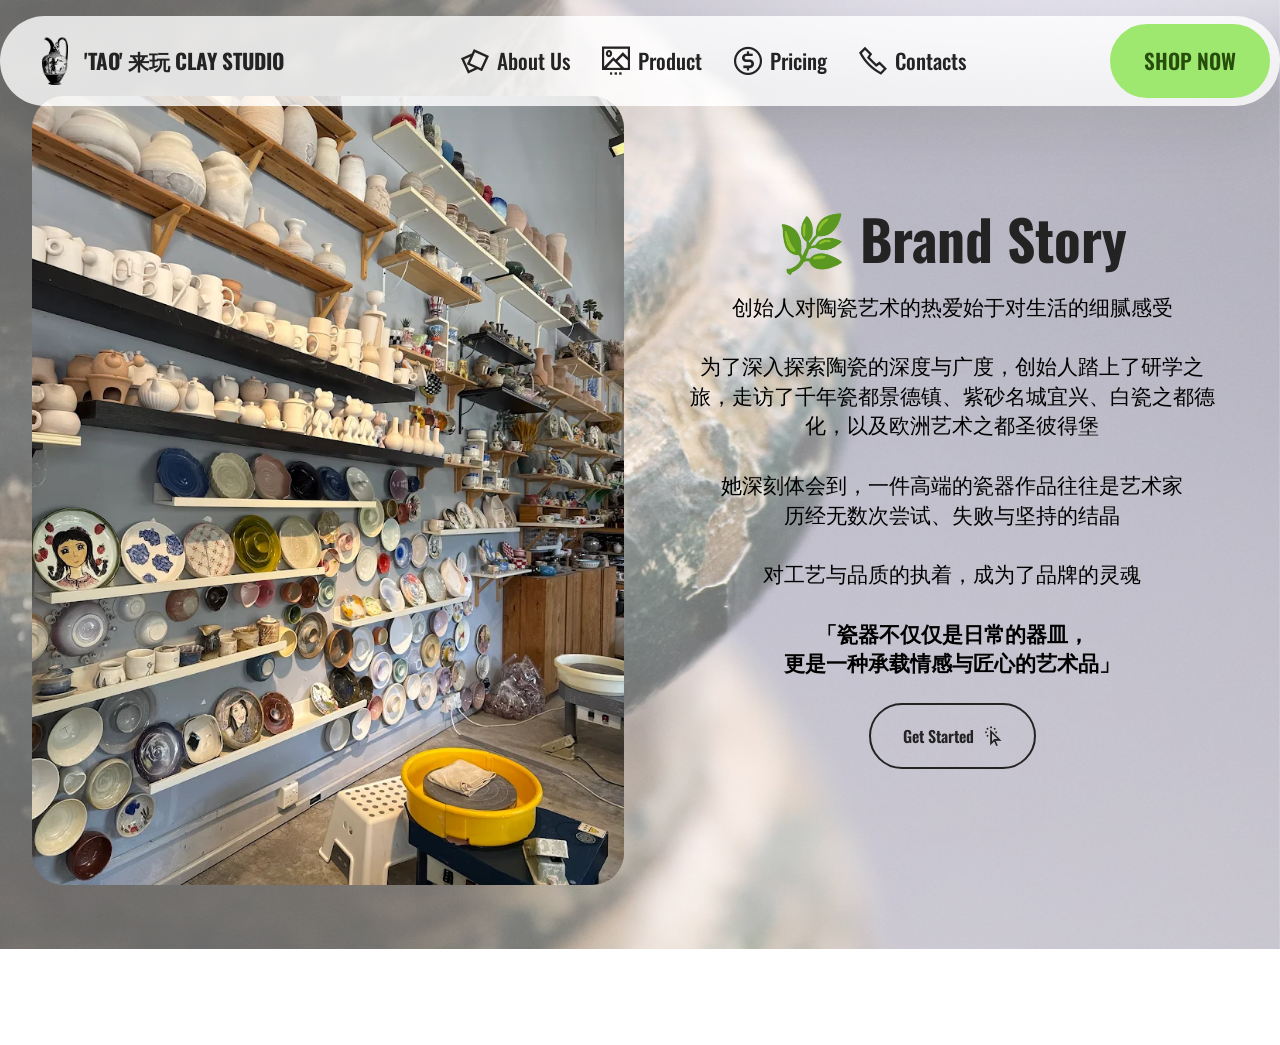
==== commit 25673ed6: "create github pages" ====
--- a/About us.html
+++ b/About us.html
@@ -10,7 +10,7 @@
   <meta property="og:image" content="assets/images/About us-meta.jpg">
   <meta name="twitter:title" content="About us">
   <meta name="viewport" content="width=device-width, initial-scale=1, minimum-scale=1">
-  <link rel="shortcut icon" href="assets/images/logo5.png" type="image/x-icon">
+  <link rel="shortcut icon" href="assets/images/mbr-1.png" type="image/x-icon">
   <meta name="description" content="">
   
   
@@ -19,10 +19,11 @@
   <link rel="stylesheet" href="assets/bootstrap/css/bootstrap.min.css">
   <link rel="stylesheet" href="assets/parallax/jarallax.css">
   <link rel="stylesheet" href="assets/animatecss/animate.css">
+  <link rel="stylesheet" href="assets/dropdown/css/style.css">
   <link rel="stylesheet" href="assets/theme/css/style.css">
   <link rel="preload" href="https://fonts.googleapis.com/css?family=Oswald:200,300,400,500,600,700&display=swap" as="style" onload="this.onload=null;this.rel='stylesheet'">
   <noscript><link rel="stylesheet" href="https://fonts.googleapis.com/css?family=Oswald:200,300,400,500,600,700&display=swap"></noscript>
-  <link rel="preload" as="style" href="assets/mobirise/css/mbr-additional.css?v=r0tzeC"><link rel="stylesheet" href="assets/mobirise/css/mbr-additional.css?v=r0tzeC" type="text/css">
+  <link rel="preload" as="style" href="assets/mobirise/css/mbr-additional.css?v=0cvKEK"><link rel="stylesheet" href="assets/mobirise/css/mbr-additional.css?v=0cvKEK" type="text/css">
 
   
   
@@ -30,7 +31,45 @@
 </head>
 <body>
   
-  <section data-bs-version="5.1" class="header11 cid-uYUwgS8OVk mbr-parallax-background" id="header11-1">
+  <section data-bs-version="5.1" class="menu menu2 cid-uYWklT60q5" once="menu" id="menu02-10">
+	
+
+	<nav class="navbar navbar-dropdown navbar-fixed-top navbar-expand-lg">
+		<div class="container">
+			<div class="navbar-brand">
+				<span class="navbar-logo">
+					<a href="https://mobiri.se">
+						<img src="assets/images/mbr-1.png" alt="Pottery" style="height: 3rem;">
+					</a>
+				</span>
+				<span class="navbar-caption-wrap"><a class="navbar-caption text-black display-4" href="https://mobiri.se">'TAO' 来玩 CLAY STUDIO</a></span>
+			</div>
+			<button class="navbar-toggler" type="button" data-toggle="collapse" data-bs-toggle="collapse" data-target="#navbarSupportedContent" data-bs-target="#navbarSupportedContent" aria-controls="navbarNavAltMarkup" aria-expanded="false" aria-label="Toggle navigation">
+				<div class="hamburger">
+					<span></span>
+					<span></span>
+					<span></span>
+					<span></span>
+				</div>
+			</button>
+			<div class="collapse navbar-collapse" id="navbarSupportedContent">
+				<ul class="navbar-nav nav-dropdown" data-app-modern-menu="true"><li class="nav-item">
+						<a class="nav-link link text-black display-4" href="https://mobiri.se"><span class="mobi-mbri mobi-mbri-image-gallery mbr-iconfont mbr-iconfont-btn"></span>About Us</a>
+					</li>
+					<li class="nav-item">
+						<a class="nav-link link text-black display-4" href="https://mobiri.se" aria-expanded="false"><span class="mobi-mbri mobi-mbri-image-slider mbr-iconfont mbr-iconfont-btn"></span>Product</a>
+					</li>
+					<li class="nav-item">
+						<a class="nav-link link text-black display-4" href="https://mobiri.se"><span class="mobi-mbri mobi-mbri-cash mbr-iconfont mbr-iconfont-btn"></span>Pricing</a>
+					</li><li class="nav-item"><a class="nav-link link text-black display-4" href="https://mobiri.se"><span class="mobi-mbri mobi-mbri-phone mbr-iconfont mbr-iconfont-btn"></span>Contacts</a></li></ul>
+				
+				<div class="navbar-buttons mbr-section-btn"><a class="btn btn-primary display-4" href="https://mobiri.se">SHOP NOW</a></div>
+			</div>
+		</div>
+	</nav>
+</section>
+
+<section data-bs-version="5.1" class="header11 cid-uYUwgS8OVk mbr-parallax-background" id="header11-1">
 
     
 
@@ -52,7 +91,7 @@
             </div>
         </div>
     </div>
-</section><section class="display-7" style="padding: 0;align-items: center;justify-content: center;flex-wrap: wrap;    align-content: center;display: flex;position: relative;height: 4rem;"><a href="https://mobiri.se/4250577" style="flex: 1 1;height: 4rem;position: absolute;width: 100%;z-index: 1;"><img alt="" style="height: 4rem;" src="[data-uri]"></a><p style="margin: 0;text-align: center;" class="display-7">&#8204;</p><a style="z-index:1" href="https://mobirise.com">Mobirise.com </a></section><script src="assets/bootstrap/js/bootstrap.bundle.min.js"></script>  <script src="assets/parallax/jarallax.js"></script>  <script src="assets/smoothscroll/smooth-scroll.js"></script>  <script src="assets/ytplayer/index.js"></script>  <script src="assets/theme/js/script.js"></script>  
+</section><section class="display-7" style="padding: 0;align-items: center;justify-content: center;flex-wrap: wrap;    align-content: center;display: flex;position: relative;height: 4rem;"><a href="https://mobiri.se/4250577" style="flex: 1 1;height: 4rem;position: absolute;width: 100%;z-index: 1;"><img alt="" style="height: 4rem;" src="[data-uri]"></a><p style="margin: 0;text-align: center;" class="display-7">&#8204;</p><a style="z-index:1" href="https://mobirise.com/drag-drop-website-builder.html">Drag and Drop Website Builder</a></section><script src="assets/bootstrap/js/bootstrap.bundle.min.js"></script>  <script src="assets/parallax/jarallax.js"></script>  <script src="assets/smoothscroll/smooth-scroll.js"></script>  <script src="assets/ytplayer/index.js"></script>  <script src="assets/dropdown/js/navbar-dropdown.js"></script>  <script src="assets/theme/js/script.js"></script>  
   
   
  <div id="scrollToTop" class="scrollToTop mbr-arrow-up"><a style="text-align: center;"><i class="mbr-arrow-up-icon mbr-arrow-up-icon-cm cm-icon cm-icon-smallarrow-up"></i></a></div>
--- a/assets/dropdown/css/style.css
+++ b/assets/dropdown/css/style.css
@@ -0,0 +1,265 @@
+.navbar-dropdown {
+  left: 0;
+  padding: 0;
+  position: absolute;
+  right: 0;
+  top: 0;
+  transition: all 0.45s ease;
+  z-index: 1030;
+  background: #282828; }
+  .navbar-dropdown .navbar-logo {
+    margin-right: 0.8rem;
+    transition: margin 0.3s ease-in-out;
+    vertical-align: middle; }
+    .navbar-dropdown .navbar-logo img {
+      height: 3.125rem;
+      transition: all 0.3s ease-in-out; }
+    .navbar-dropdown .navbar-logo.mbr-iconfont {
+      font-size: 3.125rem;
+      line-height: 3.125rem; }
+  .navbar-dropdown .navbar-caption {
+    font-weight: 700;
+    white-space: normal;
+    vertical-align: -4px;
+    line-height: 3.125rem !important; }
+    .navbar-dropdown .navbar-caption, .navbar-dropdown .navbar-caption:hover {
+      color: inherit;
+      text-decoration: none; }
+  .navbar-dropdown .mbr-iconfont + .navbar-caption {
+    vertical-align: -1px; }
+  .navbar-dropdown.navbar-fixed-top {
+    position: fixed; }
+  .navbar-dropdown .navbar-brand span {
+    vertical-align: -4px; }
+  .navbar-dropdown.bg-color.transparent {
+    background: none; }
+  .navbar-dropdown.navbar-short .navbar-brand {
+    padding: 0.625rem 0; }
+    .navbar-dropdown.navbar-short .navbar-brand span {
+      vertical-align: -1px; }
+  .navbar-dropdown.navbar-short .navbar-caption {
+    line-height: 2.375rem !important;
+    vertical-align: -2px; }
+  .navbar-dropdown.navbar-short .navbar-logo {
+    margin-right: 0.5rem; }
+    .navbar-dropdown.navbar-short .navbar-logo img {
+      height: 2.375rem; }
+    .navbar-dropdown.navbar-short .navbar-logo.mbr-iconfont {
+      font-size: 2.375rem;
+      line-height: 2.375rem; }
+  .navbar-dropdown.navbar-short .mbr-table-cell {
+    height: 3.625rem; }
+  .navbar-dropdown .navbar-close {
+    left: 0.6875rem;
+    position: fixed;
+    top: 0.75rem;
+    z-index: 1000; }
+  .navbar-dropdown .hamburger-icon {
+    content: "";
+    display: inline-block;
+    vertical-align: middle;
+    width: 16px;
+    -webkit-box-shadow: 0 -6px 0 1px #282828,0 0 0 1px #282828,0 6px 0 1px #282828;
+    -moz-box-shadow: 0 -6px 0 1px #282828,0 0 0 1px #282828,0 6px 0 1px #282828;
+    box-shadow: 0 -6px 0 1px #282828,0 0 0 1px #282828,0 6px 0 1px #282828; }
+
+.dropdown-menu .dropdown-toggle[data-toggle="dropdown-submenu"]::after {
+  border-bottom: 0.35em solid transparent;
+  border-left: 0.35em solid;
+  border-right: 0;
+  border-top: 0.35em solid transparent;
+  margin-left: 0.3rem; }
+
+.dropdown-menu .dropdown-item:focus {
+  outline: 0; }
+
+.nav-dropdown {
+  font-size: 0.75rem;
+  font-weight: 500;
+  height: auto !important; }
+  .nav-dropdown .nav-btn {
+    padding-left: 1rem; }
+  .nav-dropdown .link {
+    margin: .667em 1.667em;
+    font-weight: 500;
+    padding: 0;
+    transition: color .2s ease-in-out; }
+    .nav-dropdown .link.dropdown-toggle {
+      margin-right: 2.583em; }
+      .nav-dropdown .link.dropdown-toggle::after {
+        margin-left: .25rem;
+        border-top: 0.35em solid;
+        border-right: 0.35em solid transparent;
+        border-left: 0.35em solid transparent;
+        border-bottom: 0; }
+      .nav-dropdown .link.dropdown-toggle[aria-expanded="true"] {
+        margin: 0;
+        padding: 0.667em 3.263em  0.667em 1.667em; }
+  .nav-dropdown .link::after,
+  .nav-dropdown .dropdown-item::after {
+    color: inherit; }
+  .nav-dropdown .btn {
+    font-size: 0.75rem;
+    font-weight: 700;
+    letter-spacing: 0;
+    margin-bottom: 0;
+    padding-left: 1.25rem;
+    padding-right: 1.25rem; }
+  .nav-dropdown .dropdown-menu {
+    border-radius: 0;
+    border: 0;
+    left: 0;
+    margin: 0;
+    padding-bottom: 1.25rem;
+    padding-top: 1.25rem;
+    position: relative; }
+  .nav-dropdown .dropdown-submenu {
+    margin-left: 0.125rem;
+    top: 0; }
+  .nav-dropdown .dropdown-item {
+    font-weight: 500;
+    line-height: 2;
+    padding: 0.3846em 4.615em 0.3846em 1.5385em;
+    position: relative;
+    transition: color .2s ease-in-out, background-color .2s ease-in-out; }
+    .nav-dropdown .dropdown-item::after {
+      margin-top: -0.3077em;
+      position: absolute;
+      right: 1.1538em;
+      top: 50%; }
+    .nav-dropdown .dropdown-item:focus, .nav-dropdown .dropdown-item:hover {
+      background: none; }
+
+@media (max-width: 767px) {
+  .nav-dropdown.navbar-toggleable-sm {
+    bottom: 0;
+    display: none;
+    left: 0;
+    overflow-x: hidden;
+    position: fixed;
+    top: 0;
+    transform: translateX(-100%);
+    -ms-transform: translateX(-100%);
+    -webkit-transform: translateX(-100%);
+    width: 18.75rem;
+    z-index: 999; } }
+.nav-dropdown.navbar-toggleable-xl {
+  bottom: 0;
+  display: none;
+  left: 0;
+  overflow-x: hidden;
+  position: fixed;
+  top: 0;
+  transform: translateX(-100%);
+  -ms-transform: translateX(-100%);
+  -webkit-transform: translateX(-100%);
+  width: 18.75rem;
+  z-index: 999; }
+
+.nav-dropdown-sm {
+  display: block !important;
+  overflow-x: hidden;
+  overflow: auto;
+  padding-top: 3.875rem; }
+  .nav-dropdown-sm::after {
+    content: "";
+    display: block;
+    height: 3rem;
+    width: 100%; }
+  .nav-dropdown-sm.collapse.in ~ .navbar-close {
+    display: block !important; }
+  .nav-dropdown-sm.collapsing, .nav-dropdown-sm.collapse.in {
+    transform: translateX(0);
+    -ms-transform: translateX(0);
+    -webkit-transform: translateX(0);
+    transition: all 0.25s ease-out;
+    -webkit-transition: all 0.25s ease-out;
+    background: #282828; }
+  .nav-dropdown-sm.collapsing[aria-expanded="false"] {
+    transform: translateX(-100%);
+    -ms-transform: translateX(-100%);
+    -webkit-transform: translateX(-100%); }
+  .nav-dropdown-sm .nav-item {
+    display: block;
+    margin-left: 0 !important;
+    padding-left: 0; }
+  .nav-dropdown-sm .link,
+  .nav-dropdown-sm .dropdown-item {
+    border-top: 1px dotted rgba(255, 255, 255, 0.1);
+    font-size: 0.8125rem;
+    line-height: 1.6;
+    margin: 0 !important;
+    padding: 0.875rem 2.4rem 0.875rem 1.5625rem !important;
+    position: relative;
+    white-space: normal; }
+    .nav-dropdown-sm .link:focus, .nav-dropdown-sm .link:hover,
+    .nav-dropdown-sm .dropdown-item:focus,
+    .nav-dropdown-sm .dropdown-item:hover {
+      background: rgba(0, 0, 0, 0.2) !important;
+      color: #c0a375; }
+  .nav-dropdown-sm .nav-btn {
+    position: relative;
+    padding: 1.5625rem 1.5625rem 0 1.5625rem; }
+    .nav-dropdown-sm .nav-btn::before {
+      border-top: 1px dotted rgba(255, 255, 255, 0.1);
+      content: "";
+      left: 0;
+      position: absolute;
+      top: 0;
+      width: 100%; }
+    .nav-dropdown-sm .nav-btn + .nav-btn {
+      padding-top: 0.625rem; }
+      .nav-dropdown-sm .nav-btn + .nav-btn::before {
+        display: none; }
+  .nav-dropdown-sm .btn {
+    padding: 0.625rem 0; }
+  .nav-dropdown-sm .dropdown-toggle[data-toggle="dropdown-submenu"]::after {
+    margin-left: .25rem;
+    border-top: 0.35em solid;
+    border-right: 0.35em solid transparent;
+    border-left: 0.35em solid transparent;
+    border-bottom: 0; }
+  .nav-dropdown-sm .dropdown-toggle[data-toggle="dropdown-submenu"][aria-expanded="true"]::after {
+    border-top: 0;
+    border-right: 0.35em solid transparent;
+    border-left: 0.35em solid transparent;
+    border-bottom: 0.35em solid; }
+  .nav-dropdown-sm .dropdown-menu {
+    margin: 0;
+    padding: 0;
+    position: relative;
+    top: 0;
+    left: 0;
+    width: 100%;
+    border: 0;
+    float: none;
+    border-radius: 0;
+    background: none; }
+  .nav-dropdown-sm .dropdown-submenu {
+    left: 100%;
+    margin-left: 0.125rem;
+    margin-top: -1.25rem;
+    top: 0; }
+
+.navbar-toggleable-sm .nav-dropdown .dropdown-menu {
+  position: absolute; }
+
+.navbar-toggleable-sm .nav-dropdown .dropdown-submenu {
+  left: 100%;
+  margin-left: 0.125rem;
+  margin-top: -1.25rem;
+  top: 0; }
+
+.navbar-toggleable-sm.opened .nav-dropdown .dropdown-menu {
+  position: relative; }
+
+.navbar-toggleable-sm.opened .nav-dropdown .dropdown-submenu {
+  left: 0;
+  margin-left: 00rem;
+  margin-top: 0rem;
+  top: 0; }
+
+.is-builder .nav-dropdown.collapsing {
+  transition: none !important; }
+
+
--- a/assets/mobirise/css/mbr-additional.css
+++ b/assets/mobirise/css/mbr-additional.css
@@ -800,363 +800,12 @@
 .cid-uYUv3ppV3j .mbr-section-title {
   text-align: center;
 }
-.cid-uYUwgS8OVk {
-  padding-top: 6rem;
-  padding-bottom: 6rem;
-  background-image: url("../../../assets/images/mbr.jpg");
-}
-.cid-uYUwgS8OVk .mbr-fallback-image.disabled {
-  display: none;
-}
-.cid-uYUwgS8OVk .mbr-fallback-image {
-  display: block;
-  background-size: cover;
-  background-position: center center;
-  width: 100%;
-  height: 100%;
-  position: absolute;
-  top: 0;
-}
-.cid-uYUwgS8OVk .row {
-  align-items: center;
-}
-@media (max-width: 991px) {
-  .cid-uYUwgS8OVk .image-wrapper {
-    padding: 1rem;
-  }
-}
-@media (min-width: 992px) {
-  .cid-uYUwgS8OVk .text-wrapper {
-    padding: 0 2rem;
-  }
-}
-.cid-uYUwgS8OVk .mbr-text,
-.cid-uYUwgS8OVk .mbr-section-btn {
-  text-align: center;
-  color: #000000;
-}
-.cid-uYUBzmEAMR {
-  padding-top: 6rem;
-  padding-bottom: 6rem;
-  background-image: url("../../../assets/images/mbr-1.jpg");
-}
-.cid-uYUBzmEAMR .mbr-overlay {
-  background: #fafafa;
-  opacity: 0.5;
-}
-.cid-uYUBzmEAMR img,
-.cid-uYUBzmEAMR .item-img {
-  width: 100%;
-}
-.cid-uYUBzmEAMR .item:focus,
-.cid-uYUBzmEAMR span:focus {
-  outline: none;
-}
-.cid-uYUBzmEAMR .item {
-  cursor: pointer;
-  margin-bottom: 2rem;
-  position: relative;
-}
-.cid-uYUBzmEAMR .item-wrapper {
-  position: unset;
-  border-radius: 4px;
-  background: #ffffff;
-  height: 100%;
-  display: flex;
-  flex-flow: column nowrap;
-}
-@media (min-width: 992px) {
-  .cid-uYUBzmEAMR .item-wrapper .item-content {
-    padding: 2rem 2rem 0;
-  }
-  .cid-uYUBzmEAMR .item-wrapper .item-footer {
-    padding: 0 2rem 2rem;
-  }
-}
-@media (max-width: 991px) {
-  .cid-uYUBzmEAMR .item-wrapper .item-content {
-    padding: 1rem 1rem 0;
-  }
-  .cid-uYUBzmEAMR .item-wrapper .item-footer {
-    padding: 0 1rem 1rem;
-  }
-}
-.cid-uYUBzmEAMR .mbr-section-btn {
-  margin-top: auto !important;
-}
-.cid-uYUBzmEAMR .mbr-section-title {
-  color: #000000;
-}
-.cid-uYUBzmEAMR .mbr-text,
-.cid-uYUBzmEAMR .mbr-section-btn {
-  text-align: center;
-}
-.cid-uYUBzmEAMR .item-title {
-  text-align: center;
-}
-.cid-uYUBzmEAMR .item-subtitle {
-  text-align: left;
-}
-.cid-uYV9qRWLmV {
-  padding-top: 6rem;
-  padding-bottom: 6rem;
-  background-image: url("../../../assets/images/whatsapp-image-2025-10-06-at-11.21.04-1.jpeg");
-}
-.cid-uYV9qRWLmV .mbr-overlay {
-  background: #fafafa;
-  opacity: 0.4;
-}
-.cid-uYV9qRWLmV img,
-.cid-uYV9qRWLmV .item-img {
-  width: 100%;
-  height: 100%;
-  height: 400px;
-  object-fit: cover;
-}
-.cid-uYV9qRWLmV .item:focus,
-.cid-uYV9qRWLmV span:focus {
-  outline: none;
-}
-.cid-uYV9qRWLmV .item {
-  cursor: pointer;
-  margin-bottom: 2rem;
-  position: relative;
-}
-.cid-uYV9qRWLmV .item-wrapper {
-  position: unset;
-  border-radius: 4px;
-  background: #ffffff;
-  height: 100%;
-  display: flex;
-  flex-flow: column nowrap;
-}
-@media (min-width: 992px) {
-  .cid-uYV9qRWLmV .item-wrapper .item-content {
-    padding: 2rem 2rem 0;
-  }
-  .cid-uYV9qRWLmV .item-wrapper .item-footer {
-    padding: 0 2rem 2rem;
-  }
-}
-@media (max-width: 991px) {
-  .cid-uYV9qRWLmV .item-wrapper .item-content {
-    padding: 1rem 1rem 0;
-  }
-  .cid-uYV9qRWLmV .item-wrapper .item-footer {
-    padding: 0 1rem 1rem;
-  }
-}
-.cid-uYV9qRWLmV .mbr-section-btn {
-  margin-top: auto !important;
-}
-.cid-uYV9qRWLmV .mbr-section-title {
-  color: #000000;
-}
-.cid-uYV9qRWLmV .mbr-text,
-.cid-uYV9qRWLmV .mbr-section-btn {
-  text-align: center;
-}
-.cid-uYV9qRWLmV .item-title {
-  text-align: center;
-}
-.cid-uYV9qRWLmV .item-subtitle {
-  text-align: left;
-}
-.cid-uYV9LPYgPM {
-  padding-top: 6rem;
-  padding-bottom: 6rem;
-  background-color: #ffffff;
-}
-.cid-uYV9LPYgPM .mbr-fallback-image.disabled {
-  display: none;
-}
-.cid-uYV9LPYgPM .mbr-fallback-image {
-  display: block;
-  background-size: cover;
-  background-position: center center;
-  width: 100%;
-  height: 100%;
-  position: absolute;
-  top: 0;
-}
-.cid-uYV9LPYgPM .card .card-header {
-  background-color: transparent;
-  margin-bottom: 0;
-}
-.cid-uYV9LPYgPM .panel-title {
-  display: flex;
-  align-items: center;
-  justify-content: space-between;
-}
-.cid-uYV9LPYgPM .mbr-iconfont {
-  padding-left: 1rem;
-  font-family: 'Moririse2' !important;
-  font-size: 1.4rem !important;
-  color: #9fe870;
-}
-.cid-uYV9LPYgPM .panel-body,
-.cid-uYV9LPYgPM .card-header {
-  padding: 1rem 0;
-}
-.cid-uYV9LPYgPM .panel-title-edit {
-  color: #000000;
-}
-.cid-uYVdKABGIW {
-  padding-top: 6rem;
-  padding-bottom: 6rem;
-  background-image: url("../../../assets/images/whatsapp-image-2025-10-06-at-11.21.04.jpeg");
-}
-.cid-uYVdKABGIW .mbr-overlay {
-  background: #fafafa;
-  opacity: 0.5;
-}
-.cid-uYVdKABGIW img,
-.cid-uYVdKABGIW .item-img {
-  width: 100%;
-}
-.cid-uYVdKABGIW .item:focus,
-.cid-uYVdKABGIW span:focus {
-  outline: none;
-}
-.cid-uYVdKABGIW .item {
-  cursor: pointer;
-  margin-bottom: 2rem;
-  position: relative;
-}
-.cid-uYVdKABGIW .item-wrapper {
-  position: unset;
-  border-radius: 4px;
-  background: #ffffff;
-  height: 100%;
-  display: flex;
-  flex-flow: column nowrap;
-}
-@media (min-width: 992px) {
-  .cid-uYVdKABGIW .item-wrapper .item-content {
-    padding: 2rem 2rem 0;
-  }
-  .cid-uYVdKABGIW .item-wrapper .item-footer {
-    padding: 0 2rem 2rem;
-  }
-}
-@media (max-width: 991px) {
-  .cid-uYVdKABGIW .item-wrapper .item-content {
-    padding: 1rem 1rem 0;
-  }
-  .cid-uYVdKABGIW .item-wrapper .item-footer {
-    padding: 0 1rem 1rem;
-  }
-}
-.cid-uYVdKABGIW .mbr-section-btn {
-  margin-top: auto !important;
-}
-.cid-uYVdKABGIW .mbr-section-title {
-  color: #000000;
-}
-.cid-uYVdKABGIW .mbr-text,
-.cid-uYVdKABGIW .mbr-section-btn {
-  text-align: center;
-}
-.cid-uYVdKABGIW .item-title {
-  text-align: center;
-}
-.cid-uYVdKABGIW .item-subtitle {
-  text-align: left;
-}
-.cid-uYVgJSP8bD {
-  padding-top: 6rem;
-  padding-bottom: 6rem;
-  background-color: #ffffff;
-}
-.cid-uYVgJSP8bD .mbr-fallback-image.disabled {
-  display: none;
-}
-.cid-uYVgJSP8bD .mbr-fallback-image {
-  display: block;
-  background-size: cover;
-  background-position: center center;
-  width: 100%;
-  height: 100%;
-  position: absolute;
-  top: 0;
-}
-.cid-uYVgJSP8bD .card .card-header {
-  background-color: transparent;
-  margin-bottom: 0;
-}
-.cid-uYVgJSP8bD .panel-title {
-  display: flex;
-  align-items: center;
-  justify-content: space-between;
-}
-.cid-uYVgJSP8bD .mbr-iconfont {
-  padding-left: 1rem;
-  font-family: 'Moririse2' !important;
-  font-size: 1.4rem !important;
-  color: #9fe870;
-}
-.cid-uYVgJSP8bD .panel-body,
-.cid-uYVgJSP8bD .card-header {
-  padding: 1rem 0;
-}
-.cid-uYVgJSP8bD .panel-title-edit {
-  color: #000000;
-}
-.cid-uYW8il8lnr {
-  padding-top: 6rem;
-  padding-bottom: 6rem;
-  background-color: #2e481a;
-}
-.cid-uYW8il8lnr .mbr-fallback-image.disabled {
-  display: none;
-}
-.cid-uYW8il8lnr .mbr-fallback-image {
-  display: block;
-  background-size: cover;
-  background-position: center center;
-  width: 100%;
-  height: 100%;
-  position: absolute;
-  top: 0;
-}
-.cid-uYW8il8lnr .card-wrapper {
-  background: #9fe870;
-}
-@media (max-width: 767px) {
-  .cid-uYW8il8lnr .card-wrapper {
-    padding: 1.5rem;
-  }
-}
-@media (min-width: 768px) and (max-width: 991px) {
-  .cid-uYW8il8lnr .card-wrapper {
-    padding: 2.25rem;
-  }
-}
-@media (min-width: 992px) {
-  .cid-uYW8il8lnr .card-wrapper {
-    padding: 9rem 4rem;
-  }
-}
-.cid-uYW8il8lnr .mbr-text,
-.cid-uYW8il8lnr .mbr-section-btn {
-  color: #000000;
-  text-align: center;
-}
-.cid-uYW8il8lnr .card-title,
-.cid-uYW8il8lnr .card-box {
-  text-align: center;
-  color: #2e481a;
-}
-.cid-uYUzJNmqtq {
+.cid-uYWklT60q5 {
   z-index: 1000;
   width: 100%;
   position: relative;
-  min-height: 60px;
-}
-.cid-uYUzJNmqtq nav.navbar {
-  position: fixed;
-}
-.cid-uYUzJNmqtq .dropdown-item:before {
+}
+.cid-uYWklT60q5 .dropdown-item:before {
   font-family: Moririse2 !important;
   content: "\e966";
   display: inline-block;
@@ -1173,138 +822,224 @@
   transform: scale(0, 1);
   transition: all 0.25s ease-in-out;
 }
-.cid-uYUzJNmqtq .dropdown-menu {
-  padding: 0;
-  border-radius: 4px;
-  box-shadow: 0 1px 3px 0 rgba(0, 0, 0, 0.1);
-}
-.cid-uYUzJNmqtq .dropdown-item {
-  border-bottom: 1px solid #e6e6e6;
-}
-.cid-uYUzJNmqtq .dropdown-item:hover,
-.cid-uYUzJNmqtq .dropdown-item:focus {
-  background: #9fe870 !important;
-  color: white !important;
-}
-.cid-uYUzJNmqtq .dropdown-item:hover span {
-  color: white;
-}
-.cid-uYUzJNmqtq .dropdown-item:first-child {
-  border-top-left-radius: 4px;
-  border-top-right-radius: 4px;
-}
-.cid-uYUzJNmqtq .dropdown-item:last-child {
-  border-bottom: none;
-  border-bottom-left-radius: 4px;
-  border-bottom-right-radius: 4px;
-}
-.cid-uYUzJNmqtq .nav-dropdown .link {
-  padding: 0 0.3em !important;
-  margin: 0.667em 1em !important;
-}
-.cid-uYUzJNmqtq .nav-dropdown .link.dropdown-toggle::after {
+@media (max-width: 767px) {
+  .cid-uYWklT60q5 .navbar-toggler {
+    transform: scale(0.8);
+  }
+}
+.cid-uYWklT60q5 .navbar-brand {
+  flex-shrink: 0;
+  align-items: center;
+  margin-right: 0;
+  padding: 10px 0;
+  transition: all 0.3s;
+  word-break: break-word;
+  z-index: 1;
+}
+.cid-uYWklT60q5 .navbar-brand img {
+  max-width: 100%;
+  max-height: 100%;
+  border-radius: 0px !important;
+}
+.cid-uYWklT60q5 .navbar-brand .navbar-caption {
+  line-height: inherit !important;
+}
+.cid-uYWklT60q5 .navbar-brand .navbar-logo a {
+  outline: none;
+}
+.cid-uYWklT60q5 .navbar-nav {
+  margin: auto;
+  margin-left: 0;
+  margin-left: auto;
+}
+.cid-uYWklT60q5 .navbar-nav .nav-item {
+  padding: 0 !important;
+  transition: .3s all !important;
+}
+.cid-uYWklT60q5 .navbar-nav .nav-item .nav-link {
+  padding: 16px !important;
+  margin: 0 !important;
+  border-radius: 1rem !important;
+  transition: .3s all !important;
+}
+.cid-uYWklT60q5 .navbar-nav .nav-item .nav-link:hover {
+  background-color: rgba(27, 31, 10, 0.06);
+}
+.cid-uYWklT60q5 .navbar-nav .open .nav-link::after {
+  transform: rotate(180deg);
+}
+@media (min-width: 992px) {
+  .cid-uYWklT60q5 .navbar-nav .open .nav-link::before {
+    content: "";
+    width: 100%;
+    height: 20px;
+    top: 100%;
+    background: transparent;
+    position: absolute;
+  }
+}
+.cid-uYWklT60q5 .navbar-nav .dropdown-item {
+  padding: 12px !important;
+  border-radius: 0.5rem !important;
+  margin: 0 8px !important;
+  transition: .3s all !important;
+}
+.cid-uYWklT60q5 .navbar-nav .dropdown-item:hover {
+  background-color: rgba(27, 31, 10, 0.06);
+}
+@media (min-width: 992px) {
+  .cid-uYWklT60q5 .navbar-nav {
+    padding-left: 1.5rem;
+  }
+}
+.cid-uYWklT60q5 .nav-link {
+  width: fit-content;
+  position: relative;
+}
+.cid-uYWklT60q5 .navbar-logo {
+  padding-left: 2rem;
+  margin: 0 !important;
+}
+@media (max-width: 767px) {
+  .cid-uYWklT60q5 .navbar-logo {
+    padding-left: 1rem;
+  }
+}
+.cid-uYWklT60q5 .navbar-caption {
+  padding-left: 1rem;
+  padding-right: .5rem;
+}
+@media (max-width: 767px) {
+  .cid-uYWklT60q5 .nav-dropdown {
+    padding-bottom: 0.5rem;
+  }
+}
+.cid-uYWklT60q5 .nav-dropdown .link.dropdown-toggle::after {
   margin-left: 0.5rem;
   margin-top: 0.2rem;
-}
-.cid-uYUzJNmqtq .nav-link {
-  position: relative;
-}
-.cid-uYUzJNmqtq .container {
+  transition: .3s all;
+}
+.cid-uYWklT60q5 .container {
   display: flex;
-  margin: auto;
+  height: 90px;
+  padding: 0.5rem 0.6rem;
   flex-wrap: nowrap;
-}
-@media (max-width: 991px) {
-  .cid-uYUzJNmqtq .container {
-    flex-wrap: wrap;
-  }
-}
-.cid-uYUzJNmqtq .container-fluid {
-  flex-wrap: nowrap;
-}
-@media (max-width: 991px) {
-  .cid-uYUzJNmqtq .container-fluid {
-    flex-wrap: wrap;
-  }
-}
-.cid-uYUzJNmqtq .iconfont-wrapper {
+  background: rgba(255, 255, 255, 0.8) !important;
+  left: 0;
+  right: 0;
+  -webkit-box-pack: justify;
+  -ms-flex-pack: justify;
+  justify-content: flex-end;
+  -webkit-box-align: center;
+  -webkit-align-items: center;
+  -ms-flex-align: center;
+  align-items: center;
+  border-radius: 100vw;
+  margin-top: 1rem;
+  background-color: #ffffff;
+  box-shadow: 0 30px 60px 0 rgba(27, 31, 10, 0.08);
+}
+@media (max-width: 992px) {
+  .cid-uYWklT60q5 .container {
+    padding-right: 2rem;
+  }
+}
+@media (max-width: 767px) {
+  .cid-uYWklT60q5 .container {
+    width: 95%;
+    height: 56px !important;
+    padding-right: 1rem;
+    margin-top: 0rem;
+  }
+}
+.cid-uYWklT60q5 .iconfont-wrapper {
   color: #000000 !important;
   font-size: 1.5rem;
   padding-right: 0.5rem;
 }
-.cid-uYUzJNmqtq .dropdown-menu,
-.cid-uYUzJNmqtq .navbar.opened {
-  background: #ffffff !important;
-}
-.cid-uYUzJNmqtq .nav-item:focus,
-.cid-uYUzJNmqtq .nav-link:focus {
+.cid-uYWklT60q5 .dropdown-menu {
+  flex-wrap: wrap;
+  flex-direction: column;
+  max-width: 100%;
+  padding: 12px 4px !important;
+  border-radius: 1.5rem;
+  transition: .3s all !important;
+  min-width: auto;
+  background: #ffffff;
+  background: rgba(255, 255, 255, 0.8) !important;
+}
+.cid-uYWklT60q5 .nav-item:focus,
+.cid-uYWklT60q5 .nav-link:focus {
   outline: none;
 }
-.cid-uYUzJNmqtq .dropdown .dropdown-menu .dropdown-item {
+.cid-uYWklT60q5 .dropdown .dropdown-menu .dropdown-item {
   width: auto;
   transition: all 0.25s ease-in-out;
 }
-.cid-uYUzJNmqtq .dropdown .dropdown-menu .dropdown-item::after {
+.cid-uYWklT60q5 .dropdown .dropdown-menu .dropdown-item::after {
   right: 0.5rem;
 }
-.cid-uYUzJNmqtq .dropdown .dropdown-menu .dropdown-item .mbr-iconfont {
+.cid-uYWklT60q5 .dropdown .dropdown-menu .dropdown-item .mbr-iconfont {
   margin-right: 0.5rem;
   vertical-align: sub;
 }
-.cid-uYUzJNmqtq .dropdown .dropdown-menu .dropdown-item .mbr-iconfont:before {
+.cid-uYWklT60q5 .dropdown .dropdown-menu .dropdown-item .mbr-iconfont:before {
   display: inline-block;
   transform: scale(1, 1);
   transition: all 0.25s ease-in-out;
 }
-.cid-uYUzJNmqtq .collapsed .dropdown-menu .dropdown-item:before {
+.cid-uYWklT60q5 .collapsed .dropdown-menu .dropdown-item:before {
   display: none;
 }
-.cid-uYUzJNmqtq .collapsed .dropdown .dropdown-menu .dropdown-item {
+.cid-uYWklT60q5 .collapsed .dropdown .dropdown-menu .dropdown-item {
   padding: 0.235em 1.5em 0.235em 1.5em !important;
   transition: none;
   margin: 0 !important;
 }
-.cid-uYUzJNmqtq .navbar {
-  min-height: 70px;
+.cid-uYWklT60q5 .navbar {
+  min-height: 90px;
   transition: all 0.3s;
   border-bottom: 1px solid transparent;
-  box-shadow: 0 1px 3px 0 rgba(0, 0, 0, 0.1);
-  background: #ffffff;
-}
-.cid-uYUzJNmqtq .navbar.opened {
+  background: transparent !important;
+  padding: 0 !important;
+  border: none !important;
+  box-shadow: none !important;
+  border-radius: 0 !important;
+}
+.cid-uYWklT60q5 .navbar.opened {
   transition: all 0.3s;
 }
-.cid-uYUzJNmqtq .navbar .dropdown-item {
+.cid-uYWklT60q5 .navbar .dropdown-item {
   padding: 0.5rem 1.8rem;
 }
-.cid-uYUzJNmqtq .navbar .navbar-logo img {
+.cid-uYWklT60q5 .navbar .navbar-logo img {
   width: auto;
 }
-.cid-uYUzJNmqtq .navbar .navbar-collapse {
+.cid-uYWklT60q5 .navbar .navbar-collapse {
+  z-index: 1;
   justify-content: flex-end;
-  z-index: 1;
-}
-.cid-uYUzJNmqtq .navbar.collapsed {
+}
+.cid-uYWklT60q5 .navbar.collapsed {
   justify-content: center;
 }
-.cid-uYUzJNmqtq .navbar.collapsed .nav-item .nav-link::before {
+.cid-uYWklT60q5 .navbar.collapsed .nav-item .nav-link::before {
   display: none;
 }
-.cid-uYUzJNmqtq .navbar.collapsed.opened .dropdown-menu {
+.cid-uYWklT60q5 .navbar.collapsed.opened .dropdown-menu {
   top: 0;
 }
 @media (min-width: 992px) {
-  .cid-uYUzJNmqtq .navbar.collapsed.opened:not(.navbar-short) .navbar-collapse {
+  .cid-uYWklT60q5 .navbar.collapsed.opened:not(.navbar-short) .navbar-collapse {
     max-height: calc(98.5vh - 3rem);
   }
 }
-.cid-uYUzJNmqtq .navbar.collapsed .dropdown-menu .dropdown-submenu {
+.cid-uYWklT60q5 .navbar.collapsed .dropdown-menu .dropdown-submenu {
   left: 0 !important;
 }
-.cid-uYUzJNmqtq .navbar.collapsed .dropdown-menu .dropdown-item:after {
+.cid-uYWklT60q5 .navbar.collapsed .dropdown-menu .dropdown-item:after {
   right: auto;
 }
-.cid-uYUzJNmqtq .navbar.collapsed .dropdown-menu .dropdown-toggle[data-toggle="dropdown-submenu"]:after {
+.cid-uYWklT60q5 .navbar.collapsed .dropdown-menu .dropdown-toggle[data-toggle="dropdown-submenu"]:after {
   margin-left: 0.5rem;
   margin-top: 0.2rem;
   border-top: 0.35em solid;
@@ -1313,33 +1048,41 @@
   border-bottom: 0;
   top: 41%;
 }
-.cid-uYUzJNmqtq .navbar.collapsed ul.navbar-nav li {
+.cid-uYWklT60q5 .navbar.collapsed ul.navbar-nav li {
   margin: auto;
 }
-.cid-uYUzJNmqtq .navbar.collapsed .dropdown-menu .dropdown-item {
+.cid-uYWklT60q5 .navbar.collapsed .dropdown-menu .dropdown-item {
   padding: 0.25rem 1.5rem;
   text-align: center;
 }
-.cid-uYUzJNmqtq .navbar.collapsed .icons-menu {
+.cid-uYWklT60q5 .navbar.collapsed .icons-menu {
   padding-left: 0;
   padding-right: 0;
   padding-top: 0.5rem;
   padding-bottom: 0.5rem;
 }
+@media (max-width: 767px) {
+  .cid-uYWklT60q5 .navbar {
+    min-height: 72px;
+  }
+  .cid-uYWklT60q5 .navbar .navbar-logo img {
+    height: 2rem !important;
+  }
+}
 @media (max-width: 991px) {
-  .cid-uYUzJNmqtq .navbar .nav-item .nav-link::before {
+  .cid-uYWklT60q5 .navbar .nav-item .nav-link::before {
     display: none;
   }
-  .cid-uYUzJNmqtq .navbar.opened .dropdown-menu {
+  .cid-uYWklT60q5 .navbar.opened .dropdown-menu {
     top: 0;
   }
-  .cid-uYUzJNmqtq .navbar .dropdown-menu .dropdown-submenu {
+  .cid-uYWklT60q5 .navbar .dropdown-menu .dropdown-submenu {
     left: 0 !important;
   }
-  .cid-uYUzJNmqtq .navbar .dropdown-menu .dropdown-item:after {
+  .cid-uYWklT60q5 .navbar .dropdown-menu .dropdown-item:after {
     right: auto;
   }
-  .cid-uYUzJNmqtq .navbar .dropdown-menu .dropdown-toggle[data-toggle="dropdown-submenu"]:after {
+  .cid-uYWklT60q5 .navbar .dropdown-menu .dropdown-toggle[data-toggle="dropdown-submenu"]:after {
     margin-left: 0.5rem;
     margin-top: 0.2rem;
     border-top: 0.35em solid;
@@ -1348,94 +1091,67 @@
     border-bottom: 0;
     top: 40%;
   }
-  .cid-uYUzJNmqtq .navbar .navbar-logo img {
-    height: 3rem !important;
-  }
-  .cid-uYUzJNmqtq .navbar ul.navbar-nav li {
-    margin: auto;
-  }
-  .cid-uYUzJNmqtq .navbar .dropdown-menu .dropdown-item {
+  .cid-uYWklT60q5 .navbar .dropdown-menu .dropdown-item {
     padding: 0.25rem 1.5rem !important;
     text-align: center;
   }
-  .cid-uYUzJNmqtq .navbar .navbar-brand {
+  .cid-uYWklT60q5 .navbar .navbar-brand {
     flex-shrink: initial;
     flex-basis: auto;
     word-break: break-word;
-    padding-right: 2rem;
-  }
-  .cid-uYUzJNmqtq .navbar .navbar-toggler {
+    padding-right: 10px;
+  }
+  .cid-uYWklT60q5 .navbar .navbar-toggler {
     flex-basis: auto;
   }
-  .cid-uYUzJNmqtq .navbar .icons-menu {
+  .cid-uYWklT60q5 .navbar .icons-menu {
     padding-left: 0;
     padding-top: 0.5rem;
     padding-bottom: 0.5rem;
   }
 }
-@media (max-width: 991px) and (max-width: 767px) {
-  .cid-uYUzJNmqtq .navbar .navbar-brand {
-    width: calc(100% - 31px);
-  }
-}
-.cid-uYUzJNmqtq .navbar.navbar-short {
-  min-height: 60px;
-}
-.cid-uYUzJNmqtq .navbar.navbar-short .navbar-logo img {
-  height: 2.5rem !important;
-}
-.cid-uYUzJNmqtq .navbar.navbar-short .navbar-brand {
-  min-height: 60px;
+.cid-uYWklT60q5 .navbar.navbar-short .navbar-logo img {
+  height: 2rem;
+}
+.cid-uYWklT60q5 .dropdown-item.active,
+.cid-uYWklT60q5 .dropdown-item:active {
+  background-color: transparent;
+}
+.cid-uYWklT60q5 .navbar-expand-lg .navbar-nav .nav-link {
   padding: 0;
 }
-.cid-uYUzJNmqtq .navbar-brand {
-  min-height: 70px;
-  flex-shrink: 0;
-  align-items: center;
-  margin-right: 0;
-  padding: 10px 0;
-  transition: all 0.3s;
-  word-break: break-word;
-  z-index: 1;
-}
-.cid-uYUzJNmqtq .navbar-brand .navbar-caption {
-  line-height: inherit !important;
-}
-.cid-uYUzJNmqtq .navbar-brand .navbar-logo a {
-  outline: none;
-}
-.cid-uYUzJNmqtq .dropdown-item.active,
-.cid-uYUzJNmqtq .dropdown-item:active {
-  background-color: transparent;
-}
-.cid-uYUzJNmqtq .navbar-expand-lg .navbar-nav .nav-link {
-  padding: 0;
-}
-.cid-uYUzJNmqtq .nav-dropdown .link.dropdown-toggle {
+.cid-uYWklT60q5 .nav-dropdown .link.dropdown-toggle {
   margin-right: 1.667em;
 }
-.cid-uYUzJNmqtq .nav-dropdown .link.dropdown-toggle[aria-expanded="true"] {
+.cid-uYWklT60q5 .nav-dropdown .link.dropdown-toggle[aria-expanded="true"] {
   margin-right: 0;
   padding: 0.667em 1.667em;
 }
-.cid-uYUzJNmqtq .navbar.navbar-expand-lg .dropdown .dropdown-menu {
+.cid-uYWklT60q5 .navbar.navbar-expand-lg .dropdown .dropdown-menu {
   background: #ffffff;
 }
-.cid-uYUzJNmqtq .navbar.navbar-expand-lg .dropdown .dropdown-menu .dropdown-submenu {
+.cid-uYWklT60q5 .navbar.navbar-expand-lg .dropdown .dropdown-menu .dropdown-submenu {
   margin: 0;
-  left: 100%;
-}
-.cid-uYUzJNmqtq .navbar .dropdown.open > .dropdown-menu {
-  display: block;
-}
-.cid-uYUzJNmqtq ul.navbar-nav {
+  left: 105%;
+  transform: none;
+  top: -12px;
+}
+.cid-uYWklT60q5 .navbar .dropdown.open > .dropdown-menu {
+  display: flex;
+}
+.cid-uYWklT60q5 ul.navbar-nav {
   flex-wrap: wrap;
 }
-.cid-uYUzJNmqtq .navbar-buttons {
+.cid-uYWklT60q5 .navbar-buttons {
   text-align: center;
-  min-width: 170px;
-}
-.cid-uYUzJNmqtq button.navbar-toggler {
+  min-width: 140px;
+}
+@media (max-width: 992px) {
+  .cid-uYWklT60q5 .navbar-buttons {
+    text-align: left;
+  }
+}
+.cid-uYWklT60q5 button.navbar-toggler {
   outline: none;
   width: 31px;
   height: 20px;
@@ -1444,7 +1160,7 @@
   position: relative;
   align-self: center;
 }
-.cid-uYUzJNmqtq button.navbar-toggler .hamburger span {
+.cid-uYWklT60q5 button.navbar-toggler .hamburger span {
   position: absolute;
   right: 0;
   width: 30px;
@@ -1452,54 +1168,53 @@
   border-right: 5px;
   background-color: #000000;
 }
-.cid-uYUzJNmqtq button.navbar-toggler .hamburger span:nth-child(1) {
+.cid-uYWklT60q5 button.navbar-toggler .hamburger span:nth-child(1) {
   top: 0;
   transition: all 0.2s;
 }
-.cid-uYUzJNmqtq button.navbar-toggler .hamburger span:nth-child(2) {
+.cid-uYWklT60q5 button.navbar-toggler .hamburger span:nth-child(2) {
   top: 8px;
   transition: all 0.15s;
 }
-.cid-uYUzJNmqtq button.navbar-toggler .hamburger span:nth-child(3) {
+.cid-uYWklT60q5 button.navbar-toggler .hamburger span:nth-child(3) {
   top: 8px;
   transition: all 0.15s;
 }
-.cid-uYUzJNmqtq button.navbar-toggler .hamburger span:nth-child(4) {
+.cid-uYWklT60q5 button.navbar-toggler .hamburger span:nth-child(4) {
   top: 16px;
   transition: all 0.2s;
 }
-.cid-uYUzJNmqtq nav.opened .hamburger span:nth-child(1) {
+.cid-uYWklT60q5 nav.opened .hamburger span:nth-child(1) {
   top: 8px;
   width: 0;
   opacity: 0;
   right: 50%;
   transition: all 0.2s;
 }
-.cid-uYUzJNmqtq nav.opened .hamburger span:nth-child(2) {
+.cid-uYWklT60q5 nav.opened .hamburger span:nth-child(2) {
   transform: rotate(45deg);
   transition: all 0.25s;
 }
-.cid-uYUzJNmqtq nav.opened .hamburger span:nth-child(3) {
+.cid-uYWklT60q5 nav.opened .hamburger span:nth-child(3) {
   transform: rotate(-45deg);
   transition: all 0.25s;
 }
-.cid-uYUzJNmqtq nav.opened .hamburger span:nth-child(4) {
+.cid-uYWklT60q5 nav.opened .hamburger span:nth-child(4) {
   top: 8px;
   width: 0;
   opacity: 0;
   right: 50%;
   transition: all 0.2s;
 }
-.cid-uYUzJNmqtq .navbar-dropdown {
+.cid-uYWklT60q5 .navbar-dropdown {
   padding: 0 1rem;
-  position: fixed;
-}
-.cid-uYUzJNmqtq a.nav-link {
+}
+.cid-uYWklT60q5 a.nav-link {
   display: flex;
   align-items: center;
   justify-content: center;
 }
-.cid-uYUzJNmqtq .icons-menu {
+.cid-uYWklT60q5 .icons-menu {
   flex-wrap: nowrap;
   display: flex;
   justify-content: center;
@@ -1508,28 +1223,151 @@
   padding-top: 0.3rem;
   text-align: center;
 }
+@media (max-width: 992px) {
+  .cid-uYWklT60q5 .icons-menu {
+    justify-content: flex-start;
+    margin-bottom: .5rem;
+  }
+}
 @media screen and (-ms-high-contrast: active), (-ms-high-contrast: none) {
-  .cid-uYUzJNmqtq .navbar {
+  .cid-uYWklT60q5 .navbar {
     height: 70px;
   }
-  .cid-uYUzJNmqtq .navbar.opened {
+  .cid-uYWklT60q5 .navbar.opened {
     height: auto;
   }
-  .cid-uYUzJNmqtq .nav-item .nav-link:hover::before {
+  .cid-uYWklT60q5 .nav-item .nav-link:hover::before {
     width: 175%;
     max-width: calc(100% + 2rem);
     left: -1rem;
   }
 }
-.cid-uYVhuL2uEh {
-  padding-top: 5rem;
-  padding-bottom: 5rem;
-  background-image: url("../../../assets/images/whatsapp-image-2025-10-06-at-11.21.02.jpeg");
-}
-.cid-uYVhuL2uEh .mbr-fallback-image.disabled {
+.cid-uYWklT60q5 .navbar .dropdown > .dropdown-menu {
   display: none;
-}
-.cid-uYVhuL2uEh .mbr-fallback-image {
+  width: max-content;
+  max-width: 500px !important;
+  transform: translateX(-50%);
+  top: calc(100% + 20px);
+  left: 50%;
+}
+.cid-uYWklT60q5 .navbar .dropdown > .dropdown-menu .dropdown-item {
+  line-height: 1 !important;
+}
+.cid-uYWklT60q5 .navbar .dropdown > .dropdown-menu .dropdown .dropdown-item {
+  align-items: center;
+  display: flex;
+  height: max-content !important;
+  min-height: max-content !important;
+}
+.cid-uYWklT60q5 .navbar .dropdown > .dropdown-menu .dropdown .dropdown-item::after {
+  display: inline-block;
+  position: static;
+  margin-left: 0.5rem;
+  margin-top: 0;
+  margin-right: 0;
+  margin-bottom: 0;
+  transition: .3s all;
+  transform: rotate(-90deg);
+}
+.cid-uYWklT60q5 .navbar .dropdown > .dropdown-menu .dropdown.open .dropdown-item::after {
+  transform: rotate(0deg);
+}
+.cid-uYWklT60q5 .mbr-section-btn {
+  margin: -0.6rem -0.6rem;
+}
+.cid-uYWklT60q5 .navbar-toggler {
+  margin-left: 12px;
+  margin-right: 8px;
+  order: 1000;
+}
+@media (max-width: 991px) {
+  .cid-uYWklT60q5 .navbar-brand {
+    margin-right: auto;
+  }
+  .cid-uYWklT60q5 .navbar-collapse {
+    z-index: -1 !important;
+    position: absolute;
+    top: 110%;
+    left: 0;
+    width: 100%;
+    padding: 1rem;
+    border-radius: 1.5rem;
+    background: #ffffff;
+    opacity: 1;
+    border-color: rgba(255, 255, 255, 0.8) !important;
+    background: rgba(255, 255, 255, 0.8) !important;
+    backdrop-filter: blur(8px);
+  }
+  .cid-uYWklT60q5 .navbar-nav .nav-item .nav-link::after {
+    margin-left: 10px;
+  }
+  .cid-uYWklT60q5 .navbar-nav .dropdown-item:hover {
+    background-color: rgba(27, 31, 10, 0.06);
+  }
+  .cid-uYWklT60q5 .navbar .dropdown > .dropdown-menu {
+    max-width: 100% !important;
+    transform: translateX(0);
+    top: 10px;
+    left: 0;
+    padding: 8px !important;
+    border-radius: 1rem;
+    background-color: rgba(27, 31, 10, 0.04) !important;
+  }
+  .cid-uYWklT60q5 .navbar .dropdown > .dropdown-menu .dropdown-item {
+    padding: 8px !important;
+    line-height: 1 !important;
+    margin-bottom: 4px !important;
+  }
+  .cid-uYWklT60q5 .navbar .dropdown > .dropdown-menu .dropdown .dropdown-item {
+    align-items: center;
+    display: flex;
+    height: max-content !important;
+    min-height: max-content !important;
+  }
+  .cid-uYWklT60q5 .navbar .dropdown > .dropdown-menu .dropdown .dropdown-item::after {
+    display: inline-block;
+    position: static;
+    margin-left: 0.5rem;
+    margin-top: 0;
+    margin-right: 0;
+    margin-bottom: 0;
+    transition: .3s all;
+    transform: rotate(0deg);
+  }
+  .cid-uYWklT60q5 .navbar .dropdown > .dropdown-menu .dropdown.open .dropdown-item::after {
+    transform: rotate(180deg);
+  }
+  .cid-uYWklT60q5 .navbar .dropdown > .dropdown-menu .dropdown-submenu {
+    position: static;
+    width: 100%;
+    max-width: 100% !important;
+    transform: translateX(0) !important;
+    top: 0;
+    left: 0;
+    padding: 8px !important;
+    border-radius: 1rem;
+    background-color: rgba(27, 31, 10, 0.04) !important;
+  }
+  .cid-uYWklT60q5 .navbar .dropdown.open > .dropdown-menu {
+    display: flex !important;
+    flex-direction: column;
+    align-items: flex-start;
+  }
+}
+@media (max-width: 575px) {
+  .cid-uYWklT60q5 .navbar-collapse {
+    padding: 1rem;
+  }
+}
+.cid-uYUwgS8OVk {
+  padding-top: 6rem;
+  padding-bottom: 6rem;
+  background-image: url("../../../assets/images/mbr.jpg");
+}
+.cid-uYUwgS8OVk .mbr-fallback-image.disabled {
+  display: none;
+}
+.cid-uYUwgS8OVk .mbr-fallback-image {
   display: block;
   background-size: cover;
   background-position: center center;
@@ -1538,244 +1376,30 @@
   position: absolute;
   top: 0;
 }
-.cid-uYVhuL2uEh .oldcost {
-  text-decoration: line-through;
-  color: #353535;
-}
-.cid-uYVhuL2uEh .currentcost {
-  color: #232323;
-}
-.cid-uYVhuL2uEh .card-wrapper {
-  border-radius: 4px;
-  background: #ffffff;
+.cid-uYUwgS8OVk .row {
+  align-items: center;
+}
+@media (max-width: 991px) {
+  .cid-uYUwgS8OVk .image-wrapper {
+    padding: 1rem;
+  }
 }
 @media (min-width: 992px) {
-  .cid-uYVhuL2uEh .text-box {
-    padding: 2rem;
-    padding-right: 4rem;
-  }
-}
-@media (max-width: 991px) {
-  .cid-uYVhuL2uEh .text-box {
-    padding: 2rem;
-  }
-}
-@media (max-width: 767px) {
-  .cid-uYVhuL2uEh .text-box {
-    padding: 1rem;
-  }
-}
-.cid-uYVhuL2uEh .image-wrapper img {
-  width: 100%;
-  object-fit: cover;
-}
-.cid-uYVi0L1cUl {
-  padding-top: 5rem;
-  padding-bottom: 5rem;
-  background-image: url("../../../assets/images/whatsapp-image-2025-10-06-at-11.22.02-1.jpeg");
-}
-.cid-uYVi0L1cUl .mbr-fallback-image.disabled {
-  display: none;
-}
-.cid-uYVi0L1cUl .mbr-fallback-image {
-  display: block;
-  background-size: cover;
-  background-position: center center;
-  width: 100%;
-  height: 100%;
-  position: absolute;
-  top: 0;
-}
-.cid-uYVi0L1cUl .oldcost {
-  text-decoration: line-through;
-  color: #353535;
-}
-.cid-uYVi0L1cUl .currentcost {
-  color: #232323;
-}
-.cid-uYVi0L1cUl .card-wrapper {
-  border-radius: 4px;
-  background: #ffffff;
-}
-@media (min-width: 992px) {
-  .cid-uYVi0L1cUl .text-box {
-    padding: 2rem;
-    padding-right: 4rem;
-  }
-}
-@media (max-width: 991px) {
-  .cid-uYVi0L1cUl .text-box {
-    padding: 2rem;
-  }
-}
-@media (max-width: 767px) {
-  .cid-uYVi0L1cUl .text-box {
-    padding: 1rem;
-  }
-}
-.cid-uYVi0L1cUl .image-wrapper img {
-  width: 100%;
-  object-fit: cover;
-}
-.cid-uYVhuZPBNS {
-  padding-top: 5rem;
-  padding-bottom: 5rem;
-  background-image: url("../../../assets/images/whatsapp-image-2025-10-06-at-11.22.02-1.jpeg");
-}
-.cid-uYVhuZPBNS .mbr-fallback-image.disabled {
-  display: none;
-}
-.cid-uYVhuZPBNS .mbr-fallback-image {
-  display: block;
-  background-size: cover;
-  background-position: center center;
-  width: 100%;
-  height: 100%;
-  position: absolute;
-  top: 0;
-}
-.cid-uYVhuZPBNS .oldcost {
-  text-decoration: line-through;
-  color: #353535;
-}
-.cid-uYVhuZPBNS .currentcost {
-  color: #232323;
-}
-.cid-uYVhuZPBNS .card-wrapper {
-  border-radius: 4px;
-  background: #ffffff;
-}
-@media (min-width: 992px) {
-  .cid-uYVhuZPBNS .text-box {
-    padding: 2rem;
-    padding-right: 4rem;
-  }
-}
-@media (max-width: 991px) {
-  .cid-uYVhuZPBNS .text-box {
-    padding: 2rem;
-  }
-}
-@media (max-width: 767px) {
-  .cid-uYVhuZPBNS .text-box {
-    padding: 1rem;
-  }
-}
-.cid-uYVhuZPBNS .image-wrapper img {
-  width: 100%;
-  object-fit: cover;
-}
-.cid-uYVhFCXbIz {
-  padding-top: 5rem;
-  padding-bottom: 5rem;
-  background-color: #fafafa;
-}
-.cid-uYVhFCXbIz .mbr-fallback-image.disabled {
-  display: none;
-}
-.cid-uYVhFCXbIz .mbr-fallback-image {
-  display: block;
-  background-size: cover;
-  background-position: center center;
-  width: 100%;
-  height: 100%;
-  position: absolute;
-  top: 0;
-}
-.cid-uYVhFCXbIz .oldcost {
-  text-decoration: line-through;
-  color: #353535;
-}
-.cid-uYVhFCXbIz .currentcost {
-  color: #232323;
-}
-.cid-uYVhFCXbIz .card-wrapper {
-  border-radius: 4px;
-  background: #ffffff;
-}
-@media (min-width: 992px) {
-  .cid-uYVhFCXbIz .text-box {
-    padding: 2rem;
-    padding-right: 4rem;
-  }
-}
-@media (max-width: 991px) {
-  .cid-uYVhFCXbIz .text-box {
-    padding: 2rem;
-  }
-}
-@media (max-width: 767px) {
-  .cid-uYVhFCXbIz .text-box {
-    padding: 1rem;
-  }
-}
-.cid-uYVhFCXbIz .image-wrapper img {
-  width: 100%;
-  object-fit: cover;
-}
-.cid-uYVhFCXbIz H5 {
-  text-align: justify;
-}
-.cid-uYVr08a3Fp {
-  padding-top: 0rem;
-  padding-bottom: 5rem;
-  background-image: url("../../../assets/images/mbr-2.jpg");
-}
-.cid-uYVr08a3Fp .mbr-fallback-image.disabled {
-  display: none;
-}
-.cid-uYVr08a3Fp .mbr-fallback-image {
-  display: block;
-  background-size: cover;
-  background-position: center center;
-  width: 100%;
-  height: 100%;
-  position: absolute;
-  top: 0;
-}
-.cid-uYVr08a3Fp .oldcost {
-  text-decoration: line-through;
-  color: #353535;
-}
-.cid-uYVr08a3Fp .currentcost {
-  color: #232323;
-}
-.cid-uYVr08a3Fp .card-wrapper {
-  border-radius: 4px;
-  background: #ffffff;
-}
-@media (min-width: 992px) {
-  .cid-uYVr08a3Fp .text-box {
-    padding: 2rem;
-    padding-right: 4rem;
-    padding-left: 4rem;
-    padding-right: 2rem;
-  }
-}
-@media (max-width: 991px) {
-  .cid-uYVr08a3Fp .text-box {
-    padding: 2rem;
-  }
-}
-@media (max-width: 767px) {
-  .cid-uYVr08a3Fp .text-box {
-    padding: 1rem;
-  }
-}
-.cid-uYVr08a3Fp .image-wrapper img {
-  width: 100%;
-  object-fit: cover;
-}
-.cid-uYUzJNmqtq {
+  .cid-uYUwgS8OVk .text-wrapper {
+    padding: 0 2rem;
+  }
+}
+.cid-uYUwgS8OVk .mbr-text,
+.cid-uYUwgS8OVk .mbr-section-btn {
+  text-align: center;
+  color: #000000;
+}
+.cid-uYWklT60q5 {
   z-index: 1000;
   width: 100%;
   position: relative;
-  min-height: 60px;
-}
-.cid-uYUzJNmqtq nav.navbar {
-  position: fixed;
-}
-.cid-uYUzJNmqtq .dropdown-item:before {
+}
+.cid-uYWklT60q5 .dropdown-item:before {
   font-family: Moririse2 !important;
   content: "\e966";
   display: inline-block;
@@ -1792,138 +1416,224 @@
   transform: scale(0, 1);
   transition: all 0.25s ease-in-out;
 }
-.cid-uYUzJNmqtq .dropdown-menu {
-  padding: 0;
-  border-radius: 4px;
-  box-shadow: 0 1px 3px 0 rgba(0, 0, 0, 0.1);
-}
-.cid-uYUzJNmqtq .dropdown-item {
-  border-bottom: 1px solid #e6e6e6;
-}
-.cid-uYUzJNmqtq .dropdown-item:hover,
-.cid-uYUzJNmqtq .dropdown-item:focus {
-  background: #9fe870 !important;
-  color: white !important;
-}
-.cid-uYUzJNmqtq .dropdown-item:hover span {
-  color: white;
-}
-.cid-uYUzJNmqtq .dropdown-item:first-child {
-  border-top-left-radius: 4px;
-  border-top-right-radius: 4px;
-}
-.cid-uYUzJNmqtq .dropdown-item:last-child {
-  border-bottom: none;
-  border-bottom-left-radius: 4px;
-  border-bottom-right-radius: 4px;
-}
-.cid-uYUzJNmqtq .nav-dropdown .link {
-  padding: 0 0.3em !important;
-  margin: 0.667em 1em !important;
-}
-.cid-uYUzJNmqtq .nav-dropdown .link.dropdown-toggle::after {
+@media (max-width: 767px) {
+  .cid-uYWklT60q5 .navbar-toggler {
+    transform: scale(0.8);
+  }
+}
+.cid-uYWklT60q5 .navbar-brand {
+  flex-shrink: 0;
+  align-items: center;
+  margin-right: 0;
+  padding: 10px 0;
+  transition: all 0.3s;
+  word-break: break-word;
+  z-index: 1;
+}
+.cid-uYWklT60q5 .navbar-brand img {
+  max-width: 100%;
+  max-height: 100%;
+  border-radius: 0px !important;
+}
+.cid-uYWklT60q5 .navbar-brand .navbar-caption {
+  line-height: inherit !important;
+}
+.cid-uYWklT60q5 .navbar-brand .navbar-logo a {
+  outline: none;
+}
+.cid-uYWklT60q5 .navbar-nav {
+  margin: auto;
+  margin-left: 0;
+  margin-left: auto;
+}
+.cid-uYWklT60q5 .navbar-nav .nav-item {
+  padding: 0 !important;
+  transition: .3s all !important;
+}
+.cid-uYWklT60q5 .navbar-nav .nav-item .nav-link {
+  padding: 16px !important;
+  margin: 0 !important;
+  border-radius: 1rem !important;
+  transition: .3s all !important;
+}
+.cid-uYWklT60q5 .navbar-nav .nav-item .nav-link:hover {
+  background-color: rgba(27, 31, 10, 0.06);
+}
+.cid-uYWklT60q5 .navbar-nav .open .nav-link::after {
+  transform: rotate(180deg);
+}
+@media (min-width: 992px) {
+  .cid-uYWklT60q5 .navbar-nav .open .nav-link::before {
+    content: "";
+    width: 100%;
+    height: 20px;
+    top: 100%;
+    background: transparent;
+    position: absolute;
+  }
+}
+.cid-uYWklT60q5 .navbar-nav .dropdown-item {
+  padding: 12px !important;
+  border-radius: 0.5rem !important;
+  margin: 0 8px !important;
+  transition: .3s all !important;
+}
+.cid-uYWklT60q5 .navbar-nav .dropdown-item:hover {
+  background-color: rgba(27, 31, 10, 0.06);
+}
+@media (min-width: 992px) {
+  .cid-uYWklT60q5 .navbar-nav {
+    padding-left: 1.5rem;
+  }
+}
+.cid-uYWklT60q5 .nav-link {
+  width: fit-content;
+  position: relative;
+}
+.cid-uYWklT60q5 .navbar-logo {
+  padding-left: 2rem;
+  margin: 0 !important;
+}
+@media (max-width: 767px) {
+  .cid-uYWklT60q5 .navbar-logo {
+    padding-left: 1rem;
+  }
+}
+.cid-uYWklT60q5 .navbar-caption {
+  padding-left: 1rem;
+  padding-right: .5rem;
+}
+@media (max-width: 767px) {
+  .cid-uYWklT60q5 .nav-dropdown {
+    padding-bottom: 0.5rem;
+  }
+}
+.cid-uYWklT60q5 .nav-dropdown .link.dropdown-toggle::after {
   margin-left: 0.5rem;
   margin-top: 0.2rem;
-}
-.cid-uYUzJNmqtq .nav-link {
-  position: relative;
-}
-.cid-uYUzJNmqtq .container {
+  transition: .3s all;
+}
+.cid-uYWklT60q5 .container {
   display: flex;
-  margin: auto;
+  height: 90px;
+  padding: 0.5rem 0.6rem;
   flex-wrap: nowrap;
-}
-@media (max-width: 991px) {
-  .cid-uYUzJNmqtq .container {
-    flex-wrap: wrap;
-  }
-}
-.cid-uYUzJNmqtq .container-fluid {
-  flex-wrap: nowrap;
-}
-@media (max-width: 991px) {
-  .cid-uYUzJNmqtq .container-fluid {
-    flex-wrap: wrap;
-  }
-}
-.cid-uYUzJNmqtq .iconfont-wrapper {
+  background: rgba(255, 255, 255, 0.8) !important;
+  left: 0;
+  right: 0;
+  -webkit-box-pack: justify;
+  -ms-flex-pack: justify;
+  justify-content: flex-end;
+  -webkit-box-align: center;
+  -webkit-align-items: center;
+  -ms-flex-align: center;
+  align-items: center;
+  border-radius: 100vw;
+  margin-top: 1rem;
+  background-color: #ffffff;
+  box-shadow: 0 30px 60px 0 rgba(27, 31, 10, 0.08);
+}
+@media (max-width: 992px) {
+  .cid-uYWklT60q5 .container {
+    padding-right: 2rem;
+  }
+}
+@media (max-width: 767px) {
+  .cid-uYWklT60q5 .container {
+    width: 95%;
+    height: 56px !important;
+    padding-right: 1rem;
+    margin-top: 0rem;
+  }
+}
+.cid-uYWklT60q5 .iconfont-wrapper {
   color: #000000 !important;
   font-size: 1.5rem;
   padding-right: 0.5rem;
 }
-.cid-uYUzJNmqtq .dropdown-menu,
-.cid-uYUzJNmqtq .navbar.opened {
-  background: #ffffff !important;
-}
-.cid-uYUzJNmqtq .nav-item:focus,
-.cid-uYUzJNmqtq .nav-link:focus {
+.cid-uYWklT60q5 .dropdown-menu {
+  flex-wrap: wrap;
+  flex-direction: column;
+  max-width: 100%;
+  padding: 12px 4px !important;
+  border-radius: 1.5rem;
+  transition: .3s all !important;
+  min-width: auto;
+  background: #ffffff;
+  background: rgba(255, 255, 255, 0.8) !important;
+}
+.cid-uYWklT60q5 .nav-item:focus,
+.cid-uYWklT60q5 .nav-link:focus {
   outline: none;
 }
-.cid-uYUzJNmqtq .dropdown .dropdown-menu .dropdown-item {
+.cid-uYWklT60q5 .dropdown .dropdown-menu .dropdown-item {
   width: auto;
   transition: all 0.25s ease-in-out;
 }
-.cid-uYUzJNmqtq .dropdown .dropdown-menu .dropdown-item::after {
+.cid-uYWklT60q5 .dropdown .dropdown-menu .dropdown-item::after {
   right: 0.5rem;
 }
-.cid-uYUzJNmqtq .dropdown .dropdown-menu .dropdown-item .mbr-iconfont {
+.cid-uYWklT60q5 .dropdown .dropdown-menu .dropdown-item .mbr-iconfont {
   margin-right: 0.5rem;
   vertical-align: sub;
 }
-.cid-uYUzJNmqtq .dropdown .dropdown-menu .dropdown-item .mbr-iconfont:before {
+.cid-uYWklT60q5 .dropdown .dropdown-menu .dropdown-item .mbr-iconfont:before {
   display: inline-block;
   transform: scale(1, 1);
   transition: all 0.25s ease-in-out;
 }
-.cid-uYUzJNmqtq .collapsed .dropdown-menu .dropdown-item:before {
+.cid-uYWklT60q5 .collapsed .dropdown-menu .dropdown-item:before {
   display: none;
 }
-.cid-uYUzJNmqtq .collapsed .dropdown .dropdown-menu .dropdown-item {
+.cid-uYWklT60q5 .collapsed .dropdown .dropdown-menu .dropdown-item {
   padding: 0.235em 1.5em 0.235em 1.5em !important;
   transition: none;
   margin: 0 !important;
 }
-.cid-uYUzJNmqtq .navbar {
-  min-height: 70px;
+.cid-uYWklT60q5 .navbar {
+  min-height: 90px;
   transition: all 0.3s;
   border-bottom: 1px solid transparent;
-  box-shadow: 0 1px 3px 0 rgba(0, 0, 0, 0.1);
-  background: #ffffff;
-}
-.cid-uYUzJNmqtq .navbar.opened {
+  background: transparent !important;
+  padding: 0 !important;
+  border: none !important;
+  box-shadow: none !important;
+  border-radius: 0 !important;
+}
+.cid-uYWklT60q5 .navbar.opened {
   transition: all 0.3s;
 }
-.cid-uYUzJNmqtq .navbar .dropdown-item {
+.cid-uYWklT60q5 .navbar .dropdown-item {
   padding: 0.5rem 1.8rem;
 }
-.cid-uYUzJNmqtq .navbar .navbar-logo img {
+.cid-uYWklT60q5 .navbar .navbar-logo img {
   width: auto;
 }
-.cid-uYUzJNmqtq .navbar .navbar-collapse {
+.cid-uYWklT60q5 .navbar .navbar-collapse {
+  z-index: 1;
   justify-content: flex-end;
-  z-index: 1;
-}
-.cid-uYUzJNmqtq .navbar.collapsed {
+}
+.cid-uYWklT60q5 .navbar.collapsed {
   justify-content: center;
 }
-.cid-uYUzJNmqtq .navbar.collapsed .nav-item .nav-link::before {
+.cid-uYWklT60q5 .navbar.collapsed .nav-item .nav-link::before {
   display: none;
 }
-.cid-uYUzJNmqtq .navbar.collapsed.opened .dropdown-menu {
+.cid-uYWklT60q5 .navbar.collapsed.opened .dropdown-menu {
   top: 0;
 }
 @media (min-width: 992px) {
-  .cid-uYUzJNmqtq .navbar.collapsed.opened:not(.navbar-short) .navbar-collapse {
+  .cid-uYWklT60q5 .navbar.collapsed.opened:not(.navbar-short) .navbar-collapse {
     max-height: calc(98.5vh - 3rem);
   }
 }
-.cid-uYUzJNmqtq .navbar.collapsed .dropdown-menu .dropdown-submenu {
+.cid-uYWklT60q5 .navbar.collapsed .dropdown-menu .dropdown-submenu {
   left: 0 !important;
 }
-.cid-uYUzJNmqtq .navbar.collapsed .dropdown-menu .dropdown-item:after {
+.cid-uYWklT60q5 .navbar.collapsed .dropdown-menu .dropdown-item:after {
   right: auto;
 }
-.cid-uYUzJNmqtq .navbar.collapsed .dropdown-menu .dropdown-toggle[data-toggle="dropdown-submenu"]:after {
+.cid-uYWklT60q5 .navbar.collapsed .dropdown-menu .dropdown-toggle[data-toggle="dropdown-submenu"]:after {
   margin-left: 0.5rem;
   margin-top: 0.2rem;
   border-top: 0.35em solid;
@@ -1932,33 +1642,41 @@
   border-bottom: 0;
   top: 41%;
 }
-.cid-uYUzJNmqtq .navbar.collapsed ul.navbar-nav li {
+.cid-uYWklT60q5 .navbar.collapsed ul.navbar-nav li {
   margin: auto;
 }
-.cid-uYUzJNmqtq .navbar.collapsed .dropdown-menu .dropdown-item {
+.cid-uYWklT60q5 .navbar.collapsed .dropdown-menu .dropdown-item {
   padding: 0.25rem 1.5rem;
   text-align: center;
 }
-.cid-uYUzJNmqtq .navbar.collapsed .icons-menu {
+.cid-uYWklT60q5 .navbar.collapsed .icons-menu {
   padding-left: 0;
   padding-right: 0;
   padding-top: 0.5rem;
   padding-bottom: 0.5rem;
 }
+@media (max-width: 767px) {
+  .cid-uYWklT60q5 .navbar {
+    min-height: 72px;
+  }
+  .cid-uYWklT60q5 .navbar .navbar-logo img {
+    height: 2rem !important;
+  }
+}
 @media (max-width: 991px) {
-  .cid-uYUzJNmqtq .navbar .nav-item .nav-link::before {
+  .cid-uYWklT60q5 .navbar .nav-item .nav-link::before {
     display: none;
   }
-  .cid-uYUzJNmqtq .navbar.opened .dropdown-menu {
+  .cid-uYWklT60q5 .navbar.opened .dropdown-menu {
     top: 0;
   }
-  .cid-uYUzJNmqtq .navbar .dropdown-menu .dropdown-submenu {
+  .cid-uYWklT60q5 .navbar .dropdown-menu .dropdown-submenu {
     left: 0 !important;
   }
-  .cid-uYUzJNmqtq .navbar .dropdown-menu .dropdown-item:after {
+  .cid-uYWklT60q5 .navbar .dropdown-menu .dropdown-item:after {
     right: auto;
   }
-  .cid-uYUzJNmqtq .navbar .dropdown-menu .dropdown-toggle[data-toggle="dropdown-submenu"]:after {
+  .cid-uYWklT60q5 .navbar .dropdown-menu .dropdown-toggle[data-toggle="dropdown-submenu"]:after {
     margin-left: 0.5rem;
     margin-top: 0.2rem;
     border-top: 0.35em solid;
@@ -1967,48 +1685,364 @@
     border-bottom: 0;
     top: 40%;
   }
-  .cid-uYUzJNmqtq .navbar .navbar-logo img {
-    height: 3rem !important;
-  }
-  .cid-uYUzJNmqtq .navbar ul.navbar-nav li {
-    margin: auto;
-  }
-  .cid-uYUzJNmqtq .navbar .dropdown-menu .dropdown-item {
+  .cid-uYWklT60q5 .navbar .dropdown-menu .dropdown-item {
     padding: 0.25rem 1.5rem !important;
     text-align: center;
   }
-  .cid-uYUzJNmqtq .navbar .navbar-brand {
+  .cid-uYWklT60q5 .navbar .navbar-brand {
     flex-shrink: initial;
     flex-basis: auto;
     word-break: break-word;
-    padding-right: 2rem;
-  }
-  .cid-uYUzJNmqtq .navbar .navbar-toggler {
+    padding-right: 10px;
+  }
+  .cid-uYWklT60q5 .navbar .navbar-toggler {
     flex-basis: auto;
   }
-  .cid-uYUzJNmqtq .navbar .icons-menu {
+  .cid-uYWklT60q5 .navbar .icons-menu {
     padding-left: 0;
     padding-top: 0.5rem;
     padding-bottom: 0.5rem;
   }
 }
-@media (max-width: 991px) and (max-width: 767px) {
-  .cid-uYUzJNmqtq .navbar .navbar-brand {
-    width: calc(100% - 31px);
-  }
-}
-.cid-uYUzJNmqtq .navbar.navbar-short {
-  min-height: 60px;
-}
-.cid-uYUzJNmqtq .navbar.navbar-short .navbar-logo img {
-  height: 2.5rem !important;
-}
-.cid-uYUzJNmqtq .navbar.navbar-short .navbar-brand {
-  min-height: 60px;
+.cid-uYWklT60q5 .navbar.navbar-short .navbar-logo img {
+  height: 2rem;
+}
+.cid-uYWklT60q5 .dropdown-item.active,
+.cid-uYWklT60q5 .dropdown-item:active {
+  background-color: transparent;
+}
+.cid-uYWklT60q5 .navbar-expand-lg .navbar-nav .nav-link {
   padding: 0;
 }
-.cid-uYUzJNmqtq .navbar-brand {
-  min-height: 70px;
+.cid-uYWklT60q5 .nav-dropdown .link.dropdown-toggle {
+  margin-right: 1.667em;
+}
+.cid-uYWklT60q5 .nav-dropdown .link.dropdown-toggle[aria-expanded="true"] {
+  margin-right: 0;
+  padding: 0.667em 1.667em;
+}
+.cid-uYWklT60q5 .navbar.navbar-expand-lg .dropdown .dropdown-menu {
+  background: #ffffff;
+}
+.cid-uYWklT60q5 .navbar.navbar-expand-lg .dropdown .dropdown-menu .dropdown-submenu {
+  margin: 0;
+  left: 105%;
+  transform: none;
+  top: -12px;
+}
+.cid-uYWklT60q5 .navbar .dropdown.open > .dropdown-menu {
+  display: flex;
+}
+.cid-uYWklT60q5 ul.navbar-nav {
+  flex-wrap: wrap;
+}
+.cid-uYWklT60q5 .navbar-buttons {
+  text-align: center;
+  min-width: 140px;
+}
+@media (max-width: 992px) {
+  .cid-uYWklT60q5 .navbar-buttons {
+    text-align: left;
+  }
+}
+.cid-uYWklT60q5 button.navbar-toggler {
+  outline: none;
+  width: 31px;
+  height: 20px;
+  cursor: pointer;
+  transition: all 0.2s;
+  position: relative;
+  align-self: center;
+}
+.cid-uYWklT60q5 button.navbar-toggler .hamburger span {
+  position: absolute;
+  right: 0;
+  width: 30px;
+  height: 2px;
+  border-right: 5px;
+  background-color: #000000;
+}
+.cid-uYWklT60q5 button.navbar-toggler .hamburger span:nth-child(1) {
+  top: 0;
+  transition: all 0.2s;
+}
+.cid-uYWklT60q5 button.navbar-toggler .hamburger span:nth-child(2) {
+  top: 8px;
+  transition: all 0.15s;
+}
+.cid-uYWklT60q5 button.navbar-toggler .hamburger span:nth-child(3) {
+  top: 8px;
+  transition: all 0.15s;
+}
+.cid-uYWklT60q5 button.navbar-toggler .hamburger span:nth-child(4) {
+  top: 16px;
+  transition: all 0.2s;
+}
+.cid-uYWklT60q5 nav.opened .hamburger span:nth-child(1) {
+  top: 8px;
+  width: 0;
+  opacity: 0;
+  right: 50%;
+  transition: all 0.2s;
+}
+.cid-uYWklT60q5 nav.opened .hamburger span:nth-child(2) {
+  transform: rotate(45deg);
+  transition: all 0.25s;
+}
+.cid-uYWklT60q5 nav.opened .hamburger span:nth-child(3) {
+  transform: rotate(-45deg);
+  transition: all 0.25s;
+}
+.cid-uYWklT60q5 nav.opened .hamburger span:nth-child(4) {
+  top: 8px;
+  width: 0;
+  opacity: 0;
+  right: 50%;
+  transition: all 0.2s;
+}
+.cid-uYWklT60q5 .navbar-dropdown {
+  padding: 0 1rem;
+}
+.cid-uYWklT60q5 a.nav-link {
+  display: flex;
+  align-items: center;
+  justify-content: center;
+}
+.cid-uYWklT60q5 .icons-menu {
+  flex-wrap: nowrap;
+  display: flex;
+  justify-content: center;
+  padding-left: 1rem;
+  padding-right: 1rem;
+  padding-top: 0.3rem;
+  text-align: center;
+}
+@media (max-width: 992px) {
+  .cid-uYWklT60q5 .icons-menu {
+    justify-content: flex-start;
+    margin-bottom: .5rem;
+  }
+}
+@media screen and (-ms-high-contrast: active), (-ms-high-contrast: none) {
+  .cid-uYWklT60q5 .navbar {
+    height: 70px;
+  }
+  .cid-uYWklT60q5 .navbar.opened {
+    height: auto;
+  }
+  .cid-uYWklT60q5 .nav-item .nav-link:hover::before {
+    width: 175%;
+    max-width: calc(100% + 2rem);
+    left: -1rem;
+  }
+}
+.cid-uYWklT60q5 .navbar .dropdown > .dropdown-menu {
+  display: none;
+  width: max-content;
+  max-width: 500px !important;
+  transform: translateX(-50%);
+  top: calc(100% + 20px);
+  left: 50%;
+}
+.cid-uYWklT60q5 .navbar .dropdown > .dropdown-menu .dropdown-item {
+  line-height: 1 !important;
+}
+.cid-uYWklT60q5 .navbar .dropdown > .dropdown-menu .dropdown .dropdown-item {
+  align-items: center;
+  display: flex;
+  height: max-content !important;
+  min-height: max-content !important;
+}
+.cid-uYWklT60q5 .navbar .dropdown > .dropdown-menu .dropdown .dropdown-item::after {
+  display: inline-block;
+  position: static;
+  margin-left: 0.5rem;
+  margin-top: 0;
+  margin-right: 0;
+  margin-bottom: 0;
+  transition: .3s all;
+  transform: rotate(-90deg);
+}
+.cid-uYWklT60q5 .navbar .dropdown > .dropdown-menu .dropdown.open .dropdown-item::after {
+  transform: rotate(0deg);
+}
+.cid-uYWklT60q5 .mbr-section-btn {
+  margin: -0.6rem -0.6rem;
+}
+.cid-uYWklT60q5 .navbar-toggler {
+  margin-left: 12px;
+  margin-right: 8px;
+  order: 1000;
+}
+@media (max-width: 991px) {
+  .cid-uYWklT60q5 .navbar-brand {
+    margin-right: auto;
+  }
+  .cid-uYWklT60q5 .navbar-collapse {
+    z-index: -1 !important;
+    position: absolute;
+    top: 110%;
+    left: 0;
+    width: 100%;
+    padding: 1rem;
+    border-radius: 1.5rem;
+    background: #ffffff;
+    opacity: 1;
+    border-color: rgba(255, 255, 255, 0.8) !important;
+    background: rgba(255, 255, 255, 0.8) !important;
+    backdrop-filter: blur(8px);
+  }
+  .cid-uYWklT60q5 .navbar-nav .nav-item .nav-link::after {
+    margin-left: 10px;
+  }
+  .cid-uYWklT60q5 .navbar-nav .dropdown-item:hover {
+    background-color: rgba(27, 31, 10, 0.06);
+  }
+  .cid-uYWklT60q5 .navbar .dropdown > .dropdown-menu {
+    max-width: 100% !important;
+    transform: translateX(0);
+    top: 10px;
+    left: 0;
+    padding: 8px !important;
+    border-radius: 1rem;
+    background-color: rgba(27, 31, 10, 0.04) !important;
+  }
+  .cid-uYWklT60q5 .navbar .dropdown > .dropdown-menu .dropdown-item {
+    padding: 8px !important;
+    line-height: 1 !important;
+    margin-bottom: 4px !important;
+  }
+  .cid-uYWklT60q5 .navbar .dropdown > .dropdown-menu .dropdown .dropdown-item {
+    align-items: center;
+    display: flex;
+    height: max-content !important;
+    min-height: max-content !important;
+  }
+  .cid-uYWklT60q5 .navbar .dropdown > .dropdown-menu .dropdown .dropdown-item::after {
+    display: inline-block;
+    position: static;
+    margin-left: 0.5rem;
+    margin-top: 0;
+    margin-right: 0;
+    margin-bottom: 0;
+    transition: .3s all;
+    transform: rotate(0deg);
+  }
+  .cid-uYWklT60q5 .navbar .dropdown > .dropdown-menu .dropdown.open .dropdown-item::after {
+    transform: rotate(180deg);
+  }
+  .cid-uYWklT60q5 .navbar .dropdown > .dropdown-menu .dropdown-submenu {
+    position: static;
+    width: 100%;
+    max-width: 100% !important;
+    transform: translateX(0) !important;
+    top: 0;
+    left: 0;
+    padding: 8px !important;
+    border-radius: 1rem;
+    background-color: rgba(27, 31, 10, 0.04) !important;
+  }
+  .cid-uYWklT60q5 .navbar .dropdown.open > .dropdown-menu {
+    display: flex !important;
+    flex-direction: column;
+    align-items: flex-start;
+  }
+}
+@media (max-width: 575px) {
+  .cid-uYWklT60q5 .navbar-collapse {
+    padding: 1rem;
+  }
+}
+.cid-uYUBzmEAMR {
+  padding-top: 6rem;
+  padding-bottom: 6rem;
+  background-image: url("../../../assets/images/mbr-1.jpg");
+}
+.cid-uYUBzmEAMR .mbr-overlay {
+  background: #fafafa;
+  opacity: 0.5;
+}
+.cid-uYUBzmEAMR img,
+.cid-uYUBzmEAMR .item-img {
+  width: 100%;
+}
+.cid-uYUBzmEAMR .item:focus,
+.cid-uYUBzmEAMR span:focus {
+  outline: none;
+}
+.cid-uYUBzmEAMR .item {
+  cursor: pointer;
+  margin-bottom: 2rem;
+  position: relative;
+}
+.cid-uYUBzmEAMR .item-wrapper {
+  position: unset;
+  border-radius: 4px;
+  background: #ffffff;
+  height: 100%;
+  display: flex;
+  flex-flow: column nowrap;
+}
+@media (min-width: 992px) {
+  .cid-uYUBzmEAMR .item-wrapper .item-content {
+    padding: 2rem 2rem 0;
+  }
+  .cid-uYUBzmEAMR .item-wrapper .item-footer {
+    padding: 0 2rem 2rem;
+  }
+}
+@media (max-width: 991px) {
+  .cid-uYUBzmEAMR .item-wrapper .item-content {
+    padding: 1rem 1rem 0;
+  }
+  .cid-uYUBzmEAMR .item-wrapper .item-footer {
+    padding: 0 1rem 1rem;
+  }
+}
+.cid-uYUBzmEAMR .mbr-section-btn {
+  margin-top: auto !important;
+}
+.cid-uYUBzmEAMR .mbr-section-title {
+  color: #000000;
+}
+.cid-uYUBzmEAMR .mbr-text,
+.cid-uYUBzmEAMR .mbr-section-btn {
+  text-align: center;
+}
+.cid-uYUBzmEAMR .item-title {
+  text-align: center;
+}
+.cid-uYUBzmEAMR .item-subtitle {
+  text-align: left;
+}
+.cid-uYWklT60q5 {
+  z-index: 1000;
+  width: 100%;
+  position: relative;
+}
+.cid-uYWklT60q5 .dropdown-item:before {
+  font-family: Moririse2 !important;
+  content: "\e966";
+  display: inline-block;
+  width: 0;
+  position: absolute;
+  left: 1rem;
+  top: 0.5rem;
+  margin-right: 0.5rem;
+  line-height: 1;
+  font-size: inherit;
+  vertical-align: middle;
+  text-align: center;
+  overflow: hidden;
+  transform: scale(0, 1);
+  transition: all 0.25s ease-in-out;
+}
+@media (max-width: 767px) {
+  .cid-uYWklT60q5 .navbar-toggler {
+    transform: scale(0.8);
+  }
+}
+.cid-uYWklT60q5 .navbar-brand {
   flex-shrink: 0;
   align-items: center;
   margin-right: 0;
@@ -2017,44 +2051,322 @@
   word-break: break-word;
   z-index: 1;
 }
-.cid-uYUzJNmqtq .navbar-brand .navbar-caption {
+.cid-uYWklT60q5 .navbar-brand img {
+  max-width: 100%;
+  max-height: 100%;
+  border-radius: 0px !important;
+}
+.cid-uYWklT60q5 .navbar-brand .navbar-caption {
   line-height: inherit !important;
 }
-.cid-uYUzJNmqtq .navbar-brand .navbar-logo a {
+.cid-uYWklT60q5 .navbar-brand .navbar-logo a {
   outline: none;
 }
-.cid-uYUzJNmqtq .dropdown-item.active,
-.cid-uYUzJNmqtq .dropdown-item:active {
+.cid-uYWklT60q5 .navbar-nav {
+  margin: auto;
+  margin-left: 0;
+  margin-left: auto;
+}
+.cid-uYWklT60q5 .navbar-nav .nav-item {
+  padding: 0 !important;
+  transition: .3s all !important;
+}
+.cid-uYWklT60q5 .navbar-nav .nav-item .nav-link {
+  padding: 16px !important;
+  margin: 0 !important;
+  border-radius: 1rem !important;
+  transition: .3s all !important;
+}
+.cid-uYWklT60q5 .navbar-nav .nav-item .nav-link:hover {
+  background-color: rgba(27, 31, 10, 0.06);
+}
+.cid-uYWklT60q5 .navbar-nav .open .nav-link::after {
+  transform: rotate(180deg);
+}
+@media (min-width: 992px) {
+  .cid-uYWklT60q5 .navbar-nav .open .nav-link::before {
+    content: "";
+    width: 100%;
+    height: 20px;
+    top: 100%;
+    background: transparent;
+    position: absolute;
+  }
+}
+.cid-uYWklT60q5 .navbar-nav .dropdown-item {
+  padding: 12px !important;
+  border-radius: 0.5rem !important;
+  margin: 0 8px !important;
+  transition: .3s all !important;
+}
+.cid-uYWklT60q5 .navbar-nav .dropdown-item:hover {
+  background-color: rgba(27, 31, 10, 0.06);
+}
+@media (min-width: 992px) {
+  .cid-uYWklT60q5 .navbar-nav {
+    padding-left: 1.5rem;
+  }
+}
+.cid-uYWklT60q5 .nav-link {
+  width: fit-content;
+  position: relative;
+}
+.cid-uYWklT60q5 .navbar-logo {
+  padding-left: 2rem;
+  margin: 0 !important;
+}
+@media (max-width: 767px) {
+  .cid-uYWklT60q5 .navbar-logo {
+    padding-left: 1rem;
+  }
+}
+.cid-uYWklT60q5 .navbar-caption {
+  padding-left: 1rem;
+  padding-right: .5rem;
+}
+@media (max-width: 767px) {
+  .cid-uYWklT60q5 .nav-dropdown {
+    padding-bottom: 0.5rem;
+  }
+}
+.cid-uYWklT60q5 .nav-dropdown .link.dropdown-toggle::after {
+  margin-left: 0.5rem;
+  margin-top: 0.2rem;
+  transition: .3s all;
+}
+.cid-uYWklT60q5 .container {
+  display: flex;
+  height: 90px;
+  padding: 0.5rem 0.6rem;
+  flex-wrap: nowrap;
+  background: rgba(255, 255, 255, 0.8) !important;
+  left: 0;
+  right: 0;
+  -webkit-box-pack: justify;
+  -ms-flex-pack: justify;
+  justify-content: flex-end;
+  -webkit-box-align: center;
+  -webkit-align-items: center;
+  -ms-flex-align: center;
+  align-items: center;
+  border-radius: 100vw;
+  margin-top: 1rem;
+  background-color: #ffffff;
+  box-shadow: 0 30px 60px 0 rgba(27, 31, 10, 0.08);
+}
+@media (max-width: 992px) {
+  .cid-uYWklT60q5 .container {
+    padding-right: 2rem;
+  }
+}
+@media (max-width: 767px) {
+  .cid-uYWklT60q5 .container {
+    width: 95%;
+    height: 56px !important;
+    padding-right: 1rem;
+    margin-top: 0rem;
+  }
+}
+.cid-uYWklT60q5 .iconfont-wrapper {
+  color: #000000 !important;
+  font-size: 1.5rem;
+  padding-right: 0.5rem;
+}
+.cid-uYWklT60q5 .dropdown-menu {
+  flex-wrap: wrap;
+  flex-direction: column;
+  max-width: 100%;
+  padding: 12px 4px !important;
+  border-radius: 1.5rem;
+  transition: .3s all !important;
+  min-width: auto;
+  background: #ffffff;
+  background: rgba(255, 255, 255, 0.8) !important;
+}
+.cid-uYWklT60q5 .nav-item:focus,
+.cid-uYWklT60q5 .nav-link:focus {
+  outline: none;
+}
+.cid-uYWklT60q5 .dropdown .dropdown-menu .dropdown-item {
+  width: auto;
+  transition: all 0.25s ease-in-out;
+}
+.cid-uYWklT60q5 .dropdown .dropdown-menu .dropdown-item::after {
+  right: 0.5rem;
+}
+.cid-uYWklT60q5 .dropdown .dropdown-menu .dropdown-item .mbr-iconfont {
+  margin-right: 0.5rem;
+  vertical-align: sub;
+}
+.cid-uYWklT60q5 .dropdown .dropdown-menu .dropdown-item .mbr-iconfont:before {
+  display: inline-block;
+  transform: scale(1, 1);
+  transition: all 0.25s ease-in-out;
+}
+.cid-uYWklT60q5 .collapsed .dropdown-menu .dropdown-item:before {
+  display: none;
+}
+.cid-uYWklT60q5 .collapsed .dropdown .dropdown-menu .dropdown-item {
+  padding: 0.235em 1.5em 0.235em 1.5em !important;
+  transition: none;
+  margin: 0 !important;
+}
+.cid-uYWklT60q5 .navbar {
+  min-height: 90px;
+  transition: all 0.3s;
+  border-bottom: 1px solid transparent;
+  background: transparent !important;
+  padding: 0 !important;
+  border: none !important;
+  box-shadow: none !important;
+  border-radius: 0 !important;
+}
+.cid-uYWklT60q5 .navbar.opened {
+  transition: all 0.3s;
+}
+.cid-uYWklT60q5 .navbar .dropdown-item {
+  padding: 0.5rem 1.8rem;
+}
+.cid-uYWklT60q5 .navbar .navbar-logo img {
+  width: auto;
+}
+.cid-uYWklT60q5 .navbar .navbar-collapse {
+  z-index: 1;
+  justify-content: flex-end;
+}
+.cid-uYWklT60q5 .navbar.collapsed {
+  justify-content: center;
+}
+.cid-uYWklT60q5 .navbar.collapsed .nav-item .nav-link::before {
+  display: none;
+}
+.cid-uYWklT60q5 .navbar.collapsed.opened .dropdown-menu {
+  top: 0;
+}
+@media (min-width: 992px) {
+  .cid-uYWklT60q5 .navbar.collapsed.opened:not(.navbar-short) .navbar-collapse {
+    max-height: calc(98.5vh - 3rem);
+  }
+}
+.cid-uYWklT60q5 .navbar.collapsed .dropdown-menu .dropdown-submenu {
+  left: 0 !important;
+}
+.cid-uYWklT60q5 .navbar.collapsed .dropdown-menu .dropdown-item:after {
+  right: auto;
+}
+.cid-uYWklT60q5 .navbar.collapsed .dropdown-menu .dropdown-toggle[data-toggle="dropdown-submenu"]:after {
+  margin-left: 0.5rem;
+  margin-top: 0.2rem;
+  border-top: 0.35em solid;
+  border-right: 0.35em solid transparent;
+  border-left: 0.35em solid transparent;
+  border-bottom: 0;
+  top: 41%;
+}
+.cid-uYWklT60q5 .navbar.collapsed ul.navbar-nav li {
+  margin: auto;
+}
+.cid-uYWklT60q5 .navbar.collapsed .dropdown-menu .dropdown-item {
+  padding: 0.25rem 1.5rem;
+  text-align: center;
+}
+.cid-uYWklT60q5 .navbar.collapsed .icons-menu {
+  padding-left: 0;
+  padding-right: 0;
+  padding-top: 0.5rem;
+  padding-bottom: 0.5rem;
+}
+@media (max-width: 767px) {
+  .cid-uYWklT60q5 .navbar {
+    min-height: 72px;
+  }
+  .cid-uYWklT60q5 .navbar .navbar-logo img {
+    height: 2rem !important;
+  }
+}
+@media (max-width: 991px) {
+  .cid-uYWklT60q5 .navbar .nav-item .nav-link::before {
+    display: none;
+  }
+  .cid-uYWklT60q5 .navbar.opened .dropdown-menu {
+    top: 0;
+  }
+  .cid-uYWklT60q5 .navbar .dropdown-menu .dropdown-submenu {
+    left: 0 !important;
+  }
+  .cid-uYWklT60q5 .navbar .dropdown-menu .dropdown-item:after {
+    right: auto;
+  }
+  .cid-uYWklT60q5 .navbar .dropdown-menu .dropdown-toggle[data-toggle="dropdown-submenu"]:after {
+    margin-left: 0.5rem;
+    margin-top: 0.2rem;
+    border-top: 0.35em solid;
+    border-right: 0.35em solid transparent;
+    border-left: 0.35em solid transparent;
+    border-bottom: 0;
+    top: 40%;
+  }
+  .cid-uYWklT60q5 .navbar .dropdown-menu .dropdown-item {
+    padding: 0.25rem 1.5rem !important;
+    text-align: center;
+  }
+  .cid-uYWklT60q5 .navbar .navbar-brand {
+    flex-shrink: initial;
+    flex-basis: auto;
+    word-break: break-word;
+    padding-right: 10px;
+  }
+  .cid-uYWklT60q5 .navbar .navbar-toggler {
+    flex-basis: auto;
+  }
+  .cid-uYWklT60q5 .navbar .icons-menu {
+    padding-left: 0;
+    padding-top: 0.5rem;
+    padding-bottom: 0.5rem;
+  }
+}
+.cid-uYWklT60q5 .navbar.navbar-short .navbar-logo img {
+  height: 2rem;
+}
+.cid-uYWklT60q5 .dropdown-item.active,
+.cid-uYWklT60q5 .dropdown-item:active {
   background-color: transparent;
 }
-.cid-uYUzJNmqtq .navbar-expand-lg .navbar-nav .nav-link {
+.cid-uYWklT60q5 .navbar-expand-lg .navbar-nav .nav-link {
   padding: 0;
 }
-.cid-uYUzJNmqtq .nav-dropdown .link.dropdown-toggle {
+.cid-uYWklT60q5 .nav-dropdown .link.dropdown-toggle {
   margin-right: 1.667em;
 }
-.cid-uYUzJNmqtq .nav-dropdown .link.dropdown-toggle[aria-expanded="true"] {
+.cid-uYWklT60q5 .nav-dropdown .link.dropdown-toggle[aria-expanded="true"] {
   margin-right: 0;
   padding: 0.667em 1.667em;
 }
-.cid-uYUzJNmqtq .navbar.navbar-expand-lg .dropdown .dropdown-menu {
+.cid-uYWklT60q5 .navbar.navbar-expand-lg .dropdown .dropdown-menu {
   background: #ffffff;
 }
-.cid-uYUzJNmqtq .navbar.navbar-expand-lg .dropdown .dropdown-menu .dropdown-submenu {
+.cid-uYWklT60q5 .navbar.navbar-expand-lg .dropdown .dropdown-menu .dropdown-submenu {
   margin: 0;
-  left: 100%;
-}
-.cid-uYUzJNmqtq .navbar .dropdown.open > .dropdown-menu {
-  display: block;
-}
-.cid-uYUzJNmqtq ul.navbar-nav {
+  left: 105%;
+  transform: none;
+  top: -12px;
+}
+.cid-uYWklT60q5 .navbar .dropdown.open > .dropdown-menu {
+  display: flex;
+}
+.cid-uYWklT60q5 ul.navbar-nav {
   flex-wrap: wrap;
 }
-.cid-uYUzJNmqtq .navbar-buttons {
+.cid-uYWklT60q5 .navbar-buttons {
   text-align: center;
-  min-width: 170px;
-}
-.cid-uYUzJNmqtq button.navbar-toggler {
+  min-width: 140px;
+}
+@media (max-width: 992px) {
+  .cid-uYWklT60q5 .navbar-buttons {
+    text-align: left;
+  }
+}
+.cid-uYWklT60q5 button.navbar-toggler {
   outline: none;
   width: 31px;
   height: 20px;
@@ -2063,7 +2375,7 @@
   position: relative;
   align-self: center;
 }
-.cid-uYUzJNmqtq button.navbar-toggler .hamburger span {
+.cid-uYWklT60q5 button.navbar-toggler .hamburger span {
   position: absolute;
   right: 0;
   width: 30px;
@@ -2071,54 +2383,53 @@
   border-right: 5px;
   background-color: #000000;
 }
-.cid-uYUzJNmqtq button.navbar-toggler .hamburger span:nth-child(1) {
+.cid-uYWklT60q5 button.navbar-toggler .hamburger span:nth-child(1) {
   top: 0;
   transition: all 0.2s;
 }
-.cid-uYUzJNmqtq button.navbar-toggler .hamburger span:nth-child(2) {
+.cid-uYWklT60q5 button.navbar-toggler .hamburger span:nth-child(2) {
   top: 8px;
   transition: all 0.15s;
 }
-.cid-uYUzJNmqtq button.navbar-toggler .hamburger span:nth-child(3) {
+.cid-uYWklT60q5 button.navbar-toggler .hamburger span:nth-child(3) {
   top: 8px;
   transition: all 0.15s;
 }
-.cid-uYUzJNmqtq button.navbar-toggler .hamburger span:nth-child(4) {
+.cid-uYWklT60q5 button.navbar-toggler .hamburger span:nth-child(4) {
   top: 16px;
   transition: all 0.2s;
 }
-.cid-uYUzJNmqtq nav.opened .hamburger span:nth-child(1) {
+.cid-uYWklT60q5 nav.opened .hamburger span:nth-child(1) {
   top: 8px;
   width: 0;
   opacity: 0;
   right: 50%;
   transition: all 0.2s;
 }
-.cid-uYUzJNmqtq nav.opened .hamburger span:nth-child(2) {
+.cid-uYWklT60q5 nav.opened .hamburger span:nth-child(2) {
   transform: rotate(45deg);
   transition: all 0.25s;
 }
-.cid-uYUzJNmqtq nav.opened .hamburger span:nth-child(3) {
+.cid-uYWklT60q5 nav.opened .hamburger span:nth-child(3) {
   transform: rotate(-45deg);
   transition: all 0.25s;
 }
-.cid-uYUzJNmqtq nav.opened .hamburger span:nth-child(4) {
+.cid-uYWklT60q5 nav.opened .hamburger span:nth-child(4) {
   top: 8px;
   width: 0;
   opacity: 0;
   right: 50%;
   transition: all 0.2s;
 }
-.cid-uYUzJNmqtq .navbar-dropdown {
+.cid-uYWklT60q5 .navbar-dropdown {
   padding: 0 1rem;
-  position: fixed;
-}
-.cid-uYUzJNmqtq a.nav-link {
+}
+.cid-uYWklT60q5 a.nav-link {
   display: flex;
   align-items: center;
   justify-content: center;
 }
-.cid-uYUzJNmqtq .icons-menu {
+.cid-uYWklT60q5 .icons-menu {
   flex-wrap: nowrap;
   display: flex;
   justify-content: center;
@@ -2127,17 +2438,2312 @@
   padding-top: 0.3rem;
   text-align: center;
 }
+@media (max-width: 992px) {
+  .cid-uYWklT60q5 .icons-menu {
+    justify-content: flex-start;
+    margin-bottom: .5rem;
+  }
+}
 @media screen and (-ms-high-contrast: active), (-ms-high-contrast: none) {
-  .cid-uYUzJNmqtq .navbar {
+  .cid-uYWklT60q5 .navbar {
     height: 70px;
   }
-  .cid-uYUzJNmqtq .navbar.opened {
+  .cid-uYWklT60q5 .navbar.opened {
     height: auto;
   }
-  .cid-uYUzJNmqtq .nav-item .nav-link:hover::before {
+  .cid-uYWklT60q5 .nav-item .nav-link:hover::before {
     width: 175%;
     max-width: calc(100% + 2rem);
     left: -1rem;
+  }
+}
+.cid-uYWklT60q5 .navbar .dropdown > .dropdown-menu {
+  display: none;
+  width: max-content;
+  max-width: 500px !important;
+  transform: translateX(-50%);
+  top: calc(100% + 20px);
+  left: 50%;
+}
+.cid-uYWklT60q5 .navbar .dropdown > .dropdown-menu .dropdown-item {
+  line-height: 1 !important;
+}
+.cid-uYWklT60q5 .navbar .dropdown > .dropdown-menu .dropdown .dropdown-item {
+  align-items: center;
+  display: flex;
+  height: max-content !important;
+  min-height: max-content !important;
+}
+.cid-uYWklT60q5 .navbar .dropdown > .dropdown-menu .dropdown .dropdown-item::after {
+  display: inline-block;
+  position: static;
+  margin-left: 0.5rem;
+  margin-top: 0;
+  margin-right: 0;
+  margin-bottom: 0;
+  transition: .3s all;
+  transform: rotate(-90deg);
+}
+.cid-uYWklT60q5 .navbar .dropdown > .dropdown-menu .dropdown.open .dropdown-item::after {
+  transform: rotate(0deg);
+}
+.cid-uYWklT60q5 .mbr-section-btn {
+  margin: -0.6rem -0.6rem;
+}
+.cid-uYWklT60q5 .navbar-toggler {
+  margin-left: 12px;
+  margin-right: 8px;
+  order: 1000;
+}
+@media (max-width: 991px) {
+  .cid-uYWklT60q5 .navbar-brand {
+    margin-right: auto;
+  }
+  .cid-uYWklT60q5 .navbar-collapse {
+    z-index: -1 !important;
+    position: absolute;
+    top: 110%;
+    left: 0;
+    width: 100%;
+    padding: 1rem;
+    border-radius: 1.5rem;
+    background: #ffffff;
+    opacity: 1;
+    border-color: rgba(255, 255, 255, 0.8) !important;
+    background: rgba(255, 255, 255, 0.8) !important;
+    backdrop-filter: blur(8px);
+  }
+  .cid-uYWklT60q5 .navbar-nav .nav-item .nav-link::after {
+    margin-left: 10px;
+  }
+  .cid-uYWklT60q5 .navbar-nav .dropdown-item:hover {
+    background-color: rgba(27, 31, 10, 0.06);
+  }
+  .cid-uYWklT60q5 .navbar .dropdown > .dropdown-menu {
+    max-width: 100% !important;
+    transform: translateX(0);
+    top: 10px;
+    left: 0;
+    padding: 8px !important;
+    border-radius: 1rem;
+    background-color: rgba(27, 31, 10, 0.04) !important;
+  }
+  .cid-uYWklT60q5 .navbar .dropdown > .dropdown-menu .dropdown-item {
+    padding: 8px !important;
+    line-height: 1 !important;
+    margin-bottom: 4px !important;
+  }
+  .cid-uYWklT60q5 .navbar .dropdown > .dropdown-menu .dropdown .dropdown-item {
+    align-items: center;
+    display: flex;
+    height: max-content !important;
+    min-height: max-content !important;
+  }
+  .cid-uYWklT60q5 .navbar .dropdown > .dropdown-menu .dropdown .dropdown-item::after {
+    display: inline-block;
+    position: static;
+    margin-left: 0.5rem;
+    margin-top: 0;
+    margin-right: 0;
+    margin-bottom: 0;
+    transition: .3s all;
+    transform: rotate(0deg);
+  }
+  .cid-uYWklT60q5 .navbar .dropdown > .dropdown-menu .dropdown.open .dropdown-item::after {
+    transform: rotate(180deg);
+  }
+  .cid-uYWklT60q5 .navbar .dropdown > .dropdown-menu .dropdown-submenu {
+    position: static;
+    width: 100%;
+    max-width: 100% !important;
+    transform: translateX(0) !important;
+    top: 0;
+    left: 0;
+    padding: 8px !important;
+    border-radius: 1rem;
+    background-color: rgba(27, 31, 10, 0.04) !important;
+  }
+  .cid-uYWklT60q5 .navbar .dropdown.open > .dropdown-menu {
+    display: flex !important;
+    flex-direction: column;
+    align-items: flex-start;
+  }
+}
+@media (max-width: 575px) {
+  .cid-uYWklT60q5 .navbar-collapse {
+    padding: 1rem;
+  }
+}
+.cid-uYV9qRWLmV {
+  padding-top: 6rem;
+  padding-bottom: 6rem;
+  background-image: url("../../../assets/images/whatsapp-image-2025-10-06-at-11.21.04-1.jpeg");
+}
+.cid-uYV9qRWLmV .mbr-overlay {
+  background: #fafafa;
+  opacity: 0.4;
+}
+.cid-uYV9qRWLmV img,
+.cid-uYV9qRWLmV .item-img {
+  width: 100%;
+  height: 100%;
+  height: 400px;
+  object-fit: cover;
+}
+.cid-uYV9qRWLmV .item:focus,
+.cid-uYV9qRWLmV span:focus {
+  outline: none;
+}
+.cid-uYV9qRWLmV .item {
+  cursor: pointer;
+  margin-bottom: 2rem;
+  position: relative;
+}
+.cid-uYV9qRWLmV .item-wrapper {
+  position: unset;
+  border-radius: 4px;
+  background: #ffffff;
+  height: 100%;
+  display: flex;
+  flex-flow: column nowrap;
+}
+@media (min-width: 992px) {
+  .cid-uYV9qRWLmV .item-wrapper .item-content {
+    padding: 2rem 2rem 0;
+  }
+  .cid-uYV9qRWLmV .item-wrapper .item-footer {
+    padding: 0 2rem 2rem;
+  }
+}
+@media (max-width: 991px) {
+  .cid-uYV9qRWLmV .item-wrapper .item-content {
+    padding: 1rem 1rem 0;
+  }
+  .cid-uYV9qRWLmV .item-wrapper .item-footer {
+    padding: 0 1rem 1rem;
+  }
+}
+.cid-uYV9qRWLmV .mbr-section-btn {
+  margin-top: auto !important;
+}
+.cid-uYV9qRWLmV .mbr-section-title {
+  color: #000000;
+}
+.cid-uYV9qRWLmV .mbr-text,
+.cid-uYV9qRWLmV .mbr-section-btn {
+  text-align: center;
+}
+.cid-uYV9qRWLmV .item-title {
+  text-align: center;
+}
+.cid-uYV9qRWLmV .item-subtitle {
+  text-align: left;
+}
+.cid-uYV9LPYgPM {
+  padding-top: 6rem;
+  padding-bottom: 6rem;
+  background-color: #ffffff;
+}
+.cid-uYV9LPYgPM .mbr-fallback-image.disabled {
+  display: none;
+}
+.cid-uYV9LPYgPM .mbr-fallback-image {
+  display: block;
+  background-size: cover;
+  background-position: center center;
+  width: 100%;
+  height: 100%;
+  position: absolute;
+  top: 0;
+}
+.cid-uYV9LPYgPM .card .card-header {
+  background-color: transparent;
+  margin-bottom: 0;
+}
+.cid-uYV9LPYgPM .panel-title {
+  display: flex;
+  align-items: center;
+  justify-content: space-between;
+}
+.cid-uYV9LPYgPM .mbr-iconfont {
+  padding-left: 1rem;
+  font-family: 'Moririse2' !important;
+  font-size: 1.4rem !important;
+  color: #9fe870;
+}
+.cid-uYV9LPYgPM .panel-body,
+.cid-uYV9LPYgPM .card-header {
+  padding: 1rem 0;
+}
+.cid-uYV9LPYgPM .panel-title-edit {
+  color: #000000;
+}
+.cid-uYWklT60q5 {
+  z-index: 1000;
+  width: 100%;
+  position: relative;
+}
+.cid-uYWklT60q5 .dropdown-item:before {
+  font-family: Moririse2 !important;
+  content: "\e966";
+  display: inline-block;
+  width: 0;
+  position: absolute;
+  left: 1rem;
+  top: 0.5rem;
+  margin-right: 0.5rem;
+  line-height: 1;
+  font-size: inherit;
+  vertical-align: middle;
+  text-align: center;
+  overflow: hidden;
+  transform: scale(0, 1);
+  transition: all 0.25s ease-in-out;
+}
+@media (max-width: 767px) {
+  .cid-uYWklT60q5 .navbar-toggler {
+    transform: scale(0.8);
+  }
+}
+.cid-uYWklT60q5 .navbar-brand {
+  flex-shrink: 0;
+  align-items: center;
+  margin-right: 0;
+  padding: 10px 0;
+  transition: all 0.3s;
+  word-break: break-word;
+  z-index: 1;
+}
+.cid-uYWklT60q5 .navbar-brand img {
+  max-width: 100%;
+  max-height: 100%;
+  border-radius: 0px !important;
+}
+.cid-uYWklT60q5 .navbar-brand .navbar-caption {
+  line-height: inherit !important;
+}
+.cid-uYWklT60q5 .navbar-brand .navbar-logo a {
+  outline: none;
+}
+.cid-uYWklT60q5 .navbar-nav {
+  margin: auto;
+  margin-left: 0;
+  margin-left: auto;
+}
+.cid-uYWklT60q5 .navbar-nav .nav-item {
+  padding: 0 !important;
+  transition: .3s all !important;
+}
+.cid-uYWklT60q5 .navbar-nav .nav-item .nav-link {
+  padding: 16px !important;
+  margin: 0 !important;
+  border-radius: 1rem !important;
+  transition: .3s all !important;
+}
+.cid-uYWklT60q5 .navbar-nav .nav-item .nav-link:hover {
+  background-color: rgba(27, 31, 10, 0.06);
+}
+.cid-uYWklT60q5 .navbar-nav .open .nav-link::after {
+  transform: rotate(180deg);
+}
+@media (min-width: 992px) {
+  .cid-uYWklT60q5 .navbar-nav .open .nav-link::before {
+    content: "";
+    width: 100%;
+    height: 20px;
+    top: 100%;
+    background: transparent;
+    position: absolute;
+  }
+}
+.cid-uYWklT60q5 .navbar-nav .dropdown-item {
+  padding: 12px !important;
+  border-radius: 0.5rem !important;
+  margin: 0 8px !important;
+  transition: .3s all !important;
+}
+.cid-uYWklT60q5 .navbar-nav .dropdown-item:hover {
+  background-color: rgba(27, 31, 10, 0.06);
+}
+@media (min-width: 992px) {
+  .cid-uYWklT60q5 .navbar-nav {
+    padding-left: 1.5rem;
+  }
+}
+.cid-uYWklT60q5 .nav-link {
+  width: fit-content;
+  position: relative;
+}
+.cid-uYWklT60q5 .navbar-logo {
+  padding-left: 2rem;
+  margin: 0 !important;
+}
+@media (max-width: 767px) {
+  .cid-uYWklT60q5 .navbar-logo {
+    padding-left: 1rem;
+  }
+}
+.cid-uYWklT60q5 .navbar-caption {
+  padding-left: 1rem;
+  padding-right: .5rem;
+}
+@media (max-width: 767px) {
+  .cid-uYWklT60q5 .nav-dropdown {
+    padding-bottom: 0.5rem;
+  }
+}
+.cid-uYWklT60q5 .nav-dropdown .link.dropdown-toggle::after {
+  margin-left: 0.5rem;
+  margin-top: 0.2rem;
+  transition: .3s all;
+}
+.cid-uYWklT60q5 .container {
+  display: flex;
+  height: 90px;
+  padding: 0.5rem 0.6rem;
+  flex-wrap: nowrap;
+  background: rgba(255, 255, 255, 0.8) !important;
+  left: 0;
+  right: 0;
+  -webkit-box-pack: justify;
+  -ms-flex-pack: justify;
+  justify-content: flex-end;
+  -webkit-box-align: center;
+  -webkit-align-items: center;
+  -ms-flex-align: center;
+  align-items: center;
+  border-radius: 100vw;
+  margin-top: 1rem;
+  background-color: #ffffff;
+  box-shadow: 0 30px 60px 0 rgba(27, 31, 10, 0.08);
+}
+@media (max-width: 992px) {
+  .cid-uYWklT60q5 .container {
+    padding-right: 2rem;
+  }
+}
+@media (max-width: 767px) {
+  .cid-uYWklT60q5 .container {
+    width: 95%;
+    height: 56px !important;
+    padding-right: 1rem;
+    margin-top: 0rem;
+  }
+}
+.cid-uYWklT60q5 .iconfont-wrapper {
+  color: #000000 !important;
+  font-size: 1.5rem;
+  padding-right: 0.5rem;
+}
+.cid-uYWklT60q5 .dropdown-menu {
+  flex-wrap: wrap;
+  flex-direction: column;
+  max-width: 100%;
+  padding: 12px 4px !important;
+  border-radius: 1.5rem;
+  transition: .3s all !important;
+  min-width: auto;
+  background: #ffffff;
+  background: rgba(255, 255, 255, 0.8) !important;
+}
+.cid-uYWklT60q5 .nav-item:focus,
+.cid-uYWklT60q5 .nav-link:focus {
+  outline: none;
+}
+.cid-uYWklT60q5 .dropdown .dropdown-menu .dropdown-item {
+  width: auto;
+  transition: all 0.25s ease-in-out;
+}
+.cid-uYWklT60q5 .dropdown .dropdown-menu .dropdown-item::after {
+  right: 0.5rem;
+}
+.cid-uYWklT60q5 .dropdown .dropdown-menu .dropdown-item .mbr-iconfont {
+  margin-right: 0.5rem;
+  vertical-align: sub;
+}
+.cid-uYWklT60q5 .dropdown .dropdown-menu .dropdown-item .mbr-iconfont:before {
+  display: inline-block;
+  transform: scale(1, 1);
+  transition: all 0.25s ease-in-out;
+}
+.cid-uYWklT60q5 .collapsed .dropdown-menu .dropdown-item:before {
+  display: none;
+}
+.cid-uYWklT60q5 .collapsed .dropdown .dropdown-menu .dropdown-item {
+  padding: 0.235em 1.5em 0.235em 1.5em !important;
+  transition: none;
+  margin: 0 !important;
+}
+.cid-uYWklT60q5 .navbar {
+  min-height: 90px;
+  transition: all 0.3s;
+  border-bottom: 1px solid transparent;
+  background: transparent !important;
+  padding: 0 !important;
+  border: none !important;
+  box-shadow: none !important;
+  border-radius: 0 !important;
+}
+.cid-uYWklT60q5 .navbar.opened {
+  transition: all 0.3s;
+}
+.cid-uYWklT60q5 .navbar .dropdown-item {
+  padding: 0.5rem 1.8rem;
+}
+.cid-uYWklT60q5 .navbar .navbar-logo img {
+  width: auto;
+}
+.cid-uYWklT60q5 .navbar .navbar-collapse {
+  z-index: 1;
+  justify-content: flex-end;
+}
+.cid-uYWklT60q5 .navbar.collapsed {
+  justify-content: center;
+}
+.cid-uYWklT60q5 .navbar.collapsed .nav-item .nav-link::before {
+  display: none;
+}
+.cid-uYWklT60q5 .navbar.collapsed.opened .dropdown-menu {
+  top: 0;
+}
+@media (min-width: 992px) {
+  .cid-uYWklT60q5 .navbar.collapsed.opened:not(.navbar-short) .navbar-collapse {
+    max-height: calc(98.5vh - 3rem);
+  }
+}
+.cid-uYWklT60q5 .navbar.collapsed .dropdown-menu .dropdown-submenu {
+  left: 0 !important;
+}
+.cid-uYWklT60q5 .navbar.collapsed .dropdown-menu .dropdown-item:after {
+  right: auto;
+}
+.cid-uYWklT60q5 .navbar.collapsed .dropdown-menu .dropdown-toggle[data-toggle="dropdown-submenu"]:after {
+  margin-left: 0.5rem;
+  margin-top: 0.2rem;
+  border-top: 0.35em solid;
+  border-right: 0.35em solid transparent;
+  border-left: 0.35em solid transparent;
+  border-bottom: 0;
+  top: 41%;
+}
+.cid-uYWklT60q5 .navbar.collapsed ul.navbar-nav li {
+  margin: auto;
+}
+.cid-uYWklT60q5 .navbar.collapsed .dropdown-menu .dropdown-item {
+  padding: 0.25rem 1.5rem;
+  text-align: center;
+}
+.cid-uYWklT60q5 .navbar.collapsed .icons-menu {
+  padding-left: 0;
+  padding-right: 0;
+  padding-top: 0.5rem;
+  padding-bottom: 0.5rem;
+}
+@media (max-width: 767px) {
+  .cid-uYWklT60q5 .navbar {
+    min-height: 72px;
+  }
+  .cid-uYWklT60q5 .navbar .navbar-logo img {
+    height: 2rem !important;
+  }
+}
+@media (max-width: 991px) {
+  .cid-uYWklT60q5 .navbar .nav-item .nav-link::before {
+    display: none;
+  }
+  .cid-uYWklT60q5 .navbar.opened .dropdown-menu {
+    top: 0;
+  }
+  .cid-uYWklT60q5 .navbar .dropdown-menu .dropdown-submenu {
+    left: 0 !important;
+  }
+  .cid-uYWklT60q5 .navbar .dropdown-menu .dropdown-item:after {
+    right: auto;
+  }
+  .cid-uYWklT60q5 .navbar .dropdown-menu .dropdown-toggle[data-toggle="dropdown-submenu"]:after {
+    margin-left: 0.5rem;
+    margin-top: 0.2rem;
+    border-top: 0.35em solid;
+    border-right: 0.35em solid transparent;
+    border-left: 0.35em solid transparent;
+    border-bottom: 0;
+    top: 40%;
+  }
+  .cid-uYWklT60q5 .navbar .dropdown-menu .dropdown-item {
+    padding: 0.25rem 1.5rem !important;
+    text-align: center;
+  }
+  .cid-uYWklT60q5 .navbar .navbar-brand {
+    flex-shrink: initial;
+    flex-basis: auto;
+    word-break: break-word;
+    padding-right: 10px;
+  }
+  .cid-uYWklT60q5 .navbar .navbar-toggler {
+    flex-basis: auto;
+  }
+  .cid-uYWklT60q5 .navbar .icons-menu {
+    padding-left: 0;
+    padding-top: 0.5rem;
+    padding-bottom: 0.5rem;
+  }
+}
+.cid-uYWklT60q5 .navbar.navbar-short .navbar-logo img {
+  height: 2rem;
+}
+.cid-uYWklT60q5 .dropdown-item.active,
+.cid-uYWklT60q5 .dropdown-item:active {
+  background-color: transparent;
+}
+.cid-uYWklT60q5 .navbar-expand-lg .navbar-nav .nav-link {
+  padding: 0;
+}
+.cid-uYWklT60q5 .nav-dropdown .link.dropdown-toggle {
+  margin-right: 1.667em;
+}
+.cid-uYWklT60q5 .nav-dropdown .link.dropdown-toggle[aria-expanded="true"] {
+  margin-right: 0;
+  padding: 0.667em 1.667em;
+}
+.cid-uYWklT60q5 .navbar.navbar-expand-lg .dropdown .dropdown-menu {
+  background: #ffffff;
+}
+.cid-uYWklT60q5 .navbar.navbar-expand-lg .dropdown .dropdown-menu .dropdown-submenu {
+  margin: 0;
+  left: 105%;
+  transform: none;
+  top: -12px;
+}
+.cid-uYWklT60q5 .navbar .dropdown.open > .dropdown-menu {
+  display: flex;
+}
+.cid-uYWklT60q5 ul.navbar-nav {
+  flex-wrap: wrap;
+}
+.cid-uYWklT60q5 .navbar-buttons {
+  text-align: center;
+  min-width: 140px;
+}
+@media (max-width: 992px) {
+  .cid-uYWklT60q5 .navbar-buttons {
+    text-align: left;
+  }
+}
+.cid-uYWklT60q5 button.navbar-toggler {
+  outline: none;
+  width: 31px;
+  height: 20px;
+  cursor: pointer;
+  transition: all 0.2s;
+  position: relative;
+  align-self: center;
+}
+.cid-uYWklT60q5 button.navbar-toggler .hamburger span {
+  position: absolute;
+  right: 0;
+  width: 30px;
+  height: 2px;
+  border-right: 5px;
+  background-color: #000000;
+}
+.cid-uYWklT60q5 button.navbar-toggler .hamburger span:nth-child(1) {
+  top: 0;
+  transition: all 0.2s;
+}
+.cid-uYWklT60q5 button.navbar-toggler .hamburger span:nth-child(2) {
+  top: 8px;
+  transition: all 0.15s;
+}
+.cid-uYWklT60q5 button.navbar-toggler .hamburger span:nth-child(3) {
+  top: 8px;
+  transition: all 0.15s;
+}
+.cid-uYWklT60q5 button.navbar-toggler .hamburger span:nth-child(4) {
+  top: 16px;
+  transition: all 0.2s;
+}
+.cid-uYWklT60q5 nav.opened .hamburger span:nth-child(1) {
+  top: 8px;
+  width: 0;
+  opacity: 0;
+  right: 50%;
+  transition: all 0.2s;
+}
+.cid-uYWklT60q5 nav.opened .hamburger span:nth-child(2) {
+  transform: rotate(45deg);
+  transition: all 0.25s;
+}
+.cid-uYWklT60q5 nav.opened .hamburger span:nth-child(3) {
+  transform: rotate(-45deg);
+  transition: all 0.25s;
+}
+.cid-uYWklT60q5 nav.opened .hamburger span:nth-child(4) {
+  top: 8px;
+  width: 0;
+  opacity: 0;
+  right: 50%;
+  transition: all 0.2s;
+}
+.cid-uYWklT60q5 .navbar-dropdown {
+  padding: 0 1rem;
+}
+.cid-uYWklT60q5 a.nav-link {
+  display: flex;
+  align-items: center;
+  justify-content: center;
+}
+.cid-uYWklT60q5 .icons-menu {
+  flex-wrap: nowrap;
+  display: flex;
+  justify-content: center;
+  padding-left: 1rem;
+  padding-right: 1rem;
+  padding-top: 0.3rem;
+  text-align: center;
+}
+@media (max-width: 992px) {
+  .cid-uYWklT60q5 .icons-menu {
+    justify-content: flex-start;
+    margin-bottom: .5rem;
+  }
+}
+@media screen and (-ms-high-contrast: active), (-ms-high-contrast: none) {
+  .cid-uYWklT60q5 .navbar {
+    height: 70px;
+  }
+  .cid-uYWklT60q5 .navbar.opened {
+    height: auto;
+  }
+  .cid-uYWklT60q5 .nav-item .nav-link:hover::before {
+    width: 175%;
+    max-width: calc(100% + 2rem);
+    left: -1rem;
+  }
+}
+.cid-uYWklT60q5 .navbar .dropdown > .dropdown-menu {
+  display: none;
+  width: max-content;
+  max-width: 500px !important;
+  transform: translateX(-50%);
+  top: calc(100% + 20px);
+  left: 50%;
+}
+.cid-uYWklT60q5 .navbar .dropdown > .dropdown-menu .dropdown-item {
+  line-height: 1 !important;
+}
+.cid-uYWklT60q5 .navbar .dropdown > .dropdown-menu .dropdown .dropdown-item {
+  align-items: center;
+  display: flex;
+  height: max-content !important;
+  min-height: max-content !important;
+}
+.cid-uYWklT60q5 .navbar .dropdown > .dropdown-menu .dropdown .dropdown-item::after {
+  display: inline-block;
+  position: static;
+  margin-left: 0.5rem;
+  margin-top: 0;
+  margin-right: 0;
+  margin-bottom: 0;
+  transition: .3s all;
+  transform: rotate(-90deg);
+}
+.cid-uYWklT60q5 .navbar .dropdown > .dropdown-menu .dropdown.open .dropdown-item::after {
+  transform: rotate(0deg);
+}
+.cid-uYWklT60q5 .mbr-section-btn {
+  margin: -0.6rem -0.6rem;
+}
+.cid-uYWklT60q5 .navbar-toggler {
+  margin-left: 12px;
+  margin-right: 8px;
+  order: 1000;
+}
+@media (max-width: 991px) {
+  .cid-uYWklT60q5 .navbar-brand {
+    margin-right: auto;
+  }
+  .cid-uYWklT60q5 .navbar-collapse {
+    z-index: -1 !important;
+    position: absolute;
+    top: 110%;
+    left: 0;
+    width: 100%;
+    padding: 1rem;
+    border-radius: 1.5rem;
+    background: #ffffff;
+    opacity: 1;
+    border-color: rgba(255, 255, 255, 0.8) !important;
+    background: rgba(255, 255, 255, 0.8) !important;
+    backdrop-filter: blur(8px);
+  }
+  .cid-uYWklT60q5 .navbar-nav .nav-item .nav-link::after {
+    margin-left: 10px;
+  }
+  .cid-uYWklT60q5 .navbar-nav .dropdown-item:hover {
+    background-color: rgba(27, 31, 10, 0.06);
+  }
+  .cid-uYWklT60q5 .navbar .dropdown > .dropdown-menu {
+    max-width: 100% !important;
+    transform: translateX(0);
+    top: 10px;
+    left: 0;
+    padding: 8px !important;
+    border-radius: 1rem;
+    background-color: rgba(27, 31, 10, 0.04) !important;
+  }
+  .cid-uYWklT60q5 .navbar .dropdown > .dropdown-menu .dropdown-item {
+    padding: 8px !important;
+    line-height: 1 !important;
+    margin-bottom: 4px !important;
+  }
+  .cid-uYWklT60q5 .navbar .dropdown > .dropdown-menu .dropdown .dropdown-item {
+    align-items: center;
+    display: flex;
+    height: max-content !important;
+    min-height: max-content !important;
+  }
+  .cid-uYWklT60q5 .navbar .dropdown > .dropdown-menu .dropdown .dropdown-item::after {
+    display: inline-block;
+    position: static;
+    margin-left: 0.5rem;
+    margin-top: 0;
+    margin-right: 0;
+    margin-bottom: 0;
+    transition: .3s all;
+    transform: rotate(0deg);
+  }
+  .cid-uYWklT60q5 .navbar .dropdown > .dropdown-menu .dropdown.open .dropdown-item::after {
+    transform: rotate(180deg);
+  }
+  .cid-uYWklT60q5 .navbar .dropdown > .dropdown-menu .dropdown-submenu {
+    position: static;
+    width: 100%;
+    max-width: 100% !important;
+    transform: translateX(0) !important;
+    top: 0;
+    left: 0;
+    padding: 8px !important;
+    border-radius: 1rem;
+    background-color: rgba(27, 31, 10, 0.04) !important;
+  }
+  .cid-uYWklT60q5 .navbar .dropdown.open > .dropdown-menu {
+    display: flex !important;
+    flex-direction: column;
+    align-items: flex-start;
+  }
+}
+@media (max-width: 575px) {
+  .cid-uYWklT60q5 .navbar-collapse {
+    padding: 1rem;
+  }
+}
+.cid-uYVdKABGIW {
+  padding-top: 6rem;
+  padding-bottom: 6rem;
+  background-image: url("../../../assets/images/whatsapp-image-2025-10-06-at-11.21.04.jpeg");
+}
+.cid-uYVdKABGIW .mbr-overlay {
+  background: #fafafa;
+  opacity: 0.5;
+}
+.cid-uYVdKABGIW img,
+.cid-uYVdKABGIW .item-img {
+  width: 100%;
+}
+.cid-uYVdKABGIW .item:focus,
+.cid-uYVdKABGIW span:focus {
+  outline: none;
+}
+.cid-uYVdKABGIW .item {
+  cursor: pointer;
+  margin-bottom: 2rem;
+  position: relative;
+}
+.cid-uYVdKABGIW .item-wrapper {
+  position: unset;
+  border-radius: 4px;
+  background: #ffffff;
+  height: 100%;
+  display: flex;
+  flex-flow: column nowrap;
+}
+@media (min-width: 992px) {
+  .cid-uYVdKABGIW .item-wrapper .item-content {
+    padding: 2rem 2rem 0;
+  }
+  .cid-uYVdKABGIW .item-wrapper .item-footer {
+    padding: 0 2rem 2rem;
+  }
+}
+@media (max-width: 991px) {
+  .cid-uYVdKABGIW .item-wrapper .item-content {
+    padding: 1rem 1rem 0;
+  }
+  .cid-uYVdKABGIW .item-wrapper .item-footer {
+    padding: 0 1rem 1rem;
+  }
+}
+.cid-uYVdKABGIW .mbr-section-btn {
+  margin-top: auto !important;
+}
+.cid-uYVdKABGIW .mbr-section-title {
+  color: #000000;
+}
+.cid-uYVdKABGIW .mbr-text,
+.cid-uYVdKABGIW .mbr-section-btn {
+  text-align: center;
+}
+.cid-uYVdKABGIW .item-title {
+  text-align: center;
+}
+.cid-uYVdKABGIW .item-subtitle {
+  text-align: left;
+}
+.cid-uYVgJSP8bD {
+  padding-top: 6rem;
+  padding-bottom: 6rem;
+  background-color: #ffffff;
+}
+.cid-uYVgJSP8bD .mbr-fallback-image.disabled {
+  display: none;
+}
+.cid-uYVgJSP8bD .mbr-fallback-image {
+  display: block;
+  background-size: cover;
+  background-position: center center;
+  width: 100%;
+  height: 100%;
+  position: absolute;
+  top: 0;
+}
+.cid-uYVgJSP8bD .card .card-header {
+  background-color: transparent;
+  margin-bottom: 0;
+}
+.cid-uYVgJSP8bD .panel-title {
+  display: flex;
+  align-items: center;
+  justify-content: space-between;
+}
+.cid-uYVgJSP8bD .mbr-iconfont {
+  padding-left: 1rem;
+  font-family: 'Moririse2' !important;
+  font-size: 1.4rem !important;
+  color: #9fe870;
+}
+.cid-uYVgJSP8bD .panel-body,
+.cid-uYVgJSP8bD .card-header {
+  padding: 1rem 0;
+}
+.cid-uYVgJSP8bD .panel-title-edit {
+  color: #000000;
+}
+.cid-uYWklT60q5 {
+  z-index: 1000;
+  width: 100%;
+  position: relative;
+}
+.cid-uYWklT60q5 .dropdown-item:before {
+  font-family: Moririse2 !important;
+  content: "\e966";
+  display: inline-block;
+  width: 0;
+  position: absolute;
+  left: 1rem;
+  top: 0.5rem;
+  margin-right: 0.5rem;
+  line-height: 1;
+  font-size: inherit;
+  vertical-align: middle;
+  text-align: center;
+  overflow: hidden;
+  transform: scale(0, 1);
+  transition: all 0.25s ease-in-out;
+}
+@media (max-width: 767px) {
+  .cid-uYWklT60q5 .navbar-toggler {
+    transform: scale(0.8);
+  }
+}
+.cid-uYWklT60q5 .navbar-brand {
+  flex-shrink: 0;
+  align-items: center;
+  margin-right: 0;
+  padding: 10px 0;
+  transition: all 0.3s;
+  word-break: break-word;
+  z-index: 1;
+}
+.cid-uYWklT60q5 .navbar-brand img {
+  max-width: 100%;
+  max-height: 100%;
+  border-radius: 0px !important;
+}
+.cid-uYWklT60q5 .navbar-brand .navbar-caption {
+  line-height: inherit !important;
+}
+.cid-uYWklT60q5 .navbar-brand .navbar-logo a {
+  outline: none;
+}
+.cid-uYWklT60q5 .navbar-nav {
+  margin: auto;
+  margin-left: 0;
+  margin-left: auto;
+}
+.cid-uYWklT60q5 .navbar-nav .nav-item {
+  padding: 0 !important;
+  transition: .3s all !important;
+}
+.cid-uYWklT60q5 .navbar-nav .nav-item .nav-link {
+  padding: 16px !important;
+  margin: 0 !important;
+  border-radius: 1rem !important;
+  transition: .3s all !important;
+}
+.cid-uYWklT60q5 .navbar-nav .nav-item .nav-link:hover {
+  background-color: rgba(27, 31, 10, 0.06);
+}
+.cid-uYWklT60q5 .navbar-nav .open .nav-link::after {
+  transform: rotate(180deg);
+}
+@media (min-width: 992px) {
+  .cid-uYWklT60q5 .navbar-nav .open .nav-link::before {
+    content: "";
+    width: 100%;
+    height: 20px;
+    top: 100%;
+    background: transparent;
+    position: absolute;
+  }
+}
+.cid-uYWklT60q5 .navbar-nav .dropdown-item {
+  padding: 12px !important;
+  border-radius: 0.5rem !important;
+  margin: 0 8px !important;
+  transition: .3s all !important;
+}
+.cid-uYWklT60q5 .navbar-nav .dropdown-item:hover {
+  background-color: rgba(27, 31, 10, 0.06);
+}
+@media (min-width: 992px) {
+  .cid-uYWklT60q5 .navbar-nav {
+    padding-left: 1.5rem;
+  }
+}
+.cid-uYWklT60q5 .nav-link {
+  width: fit-content;
+  position: relative;
+}
+.cid-uYWklT60q5 .navbar-logo {
+  padding-left: 2rem;
+  margin: 0 !important;
+}
+@media (max-width: 767px) {
+  .cid-uYWklT60q5 .navbar-logo {
+    padding-left: 1rem;
+  }
+}
+.cid-uYWklT60q5 .navbar-caption {
+  padding-left: 1rem;
+  padding-right: .5rem;
+}
+@media (max-width: 767px) {
+  .cid-uYWklT60q5 .nav-dropdown {
+    padding-bottom: 0.5rem;
+  }
+}
+.cid-uYWklT60q5 .nav-dropdown .link.dropdown-toggle::after {
+  margin-left: 0.5rem;
+  margin-top: 0.2rem;
+  transition: .3s all;
+}
+.cid-uYWklT60q5 .container {
+  display: flex;
+  height: 90px;
+  padding: 0.5rem 0.6rem;
+  flex-wrap: nowrap;
+  background: rgba(255, 255, 255, 0.8) !important;
+  left: 0;
+  right: 0;
+  -webkit-box-pack: justify;
+  -ms-flex-pack: justify;
+  justify-content: flex-end;
+  -webkit-box-align: center;
+  -webkit-align-items: center;
+  -ms-flex-align: center;
+  align-items: center;
+  border-radius: 100vw;
+  margin-top: 1rem;
+  background-color: #ffffff;
+  box-shadow: 0 30px 60px 0 rgba(27, 31, 10, 0.08);
+}
+@media (max-width: 992px) {
+  .cid-uYWklT60q5 .container {
+    padding-right: 2rem;
+  }
+}
+@media (max-width: 767px) {
+  .cid-uYWklT60q5 .container {
+    width: 95%;
+    height: 56px !important;
+    padding-right: 1rem;
+    margin-top: 0rem;
+  }
+}
+.cid-uYWklT60q5 .iconfont-wrapper {
+  color: #000000 !important;
+  font-size: 1.5rem;
+  padding-right: 0.5rem;
+}
+.cid-uYWklT60q5 .dropdown-menu {
+  flex-wrap: wrap;
+  flex-direction: column;
+  max-width: 100%;
+  padding: 12px 4px !important;
+  border-radius: 1.5rem;
+  transition: .3s all !important;
+  min-width: auto;
+  background: #ffffff;
+  background: rgba(255, 255, 255, 0.8) !important;
+}
+.cid-uYWklT60q5 .nav-item:focus,
+.cid-uYWklT60q5 .nav-link:focus {
+  outline: none;
+}
+.cid-uYWklT60q5 .dropdown .dropdown-menu .dropdown-item {
+  width: auto;
+  transition: all 0.25s ease-in-out;
+}
+.cid-uYWklT60q5 .dropdown .dropdown-menu .dropdown-item::after {
+  right: 0.5rem;
+}
+.cid-uYWklT60q5 .dropdown .dropdown-menu .dropdown-item .mbr-iconfont {
+  margin-right: 0.5rem;
+  vertical-align: sub;
+}
+.cid-uYWklT60q5 .dropdown .dropdown-menu .dropdown-item .mbr-iconfont:before {
+  display: inline-block;
+  transform: scale(1, 1);
+  transition: all 0.25s ease-in-out;
+}
+.cid-uYWklT60q5 .collapsed .dropdown-menu .dropdown-item:before {
+  display: none;
+}
+.cid-uYWklT60q5 .collapsed .dropdown .dropdown-menu .dropdown-item {
+  padding: 0.235em 1.5em 0.235em 1.5em !important;
+  transition: none;
+  margin: 0 !important;
+}
+.cid-uYWklT60q5 .navbar {
+  min-height: 90px;
+  transition: all 0.3s;
+  border-bottom: 1px solid transparent;
+  background: transparent !important;
+  padding: 0 !important;
+  border: none !important;
+  box-shadow: none !important;
+  border-radius: 0 !important;
+}
+.cid-uYWklT60q5 .navbar.opened {
+  transition: all 0.3s;
+}
+.cid-uYWklT60q5 .navbar .dropdown-item {
+  padding: 0.5rem 1.8rem;
+}
+.cid-uYWklT60q5 .navbar .navbar-logo img {
+  width: auto;
+}
+.cid-uYWklT60q5 .navbar .navbar-collapse {
+  z-index: 1;
+  justify-content: flex-end;
+}
+.cid-uYWklT60q5 .navbar.collapsed {
+  justify-content: center;
+}
+.cid-uYWklT60q5 .navbar.collapsed .nav-item .nav-link::before {
+  display: none;
+}
+.cid-uYWklT60q5 .navbar.collapsed.opened .dropdown-menu {
+  top: 0;
+}
+@media (min-width: 992px) {
+  .cid-uYWklT60q5 .navbar.collapsed.opened:not(.navbar-short) .navbar-collapse {
+    max-height: calc(98.5vh - 3rem);
+  }
+}
+.cid-uYWklT60q5 .navbar.collapsed .dropdown-menu .dropdown-submenu {
+  left: 0 !important;
+}
+.cid-uYWklT60q5 .navbar.collapsed .dropdown-menu .dropdown-item:after {
+  right: auto;
+}
+.cid-uYWklT60q5 .navbar.collapsed .dropdown-menu .dropdown-toggle[data-toggle="dropdown-submenu"]:after {
+  margin-left: 0.5rem;
+  margin-top: 0.2rem;
+  border-top: 0.35em solid;
+  border-right: 0.35em solid transparent;
+  border-left: 0.35em solid transparent;
+  border-bottom: 0;
+  top: 41%;
+}
+.cid-uYWklT60q5 .navbar.collapsed ul.navbar-nav li {
+  margin: auto;
+}
+.cid-uYWklT60q5 .navbar.collapsed .dropdown-menu .dropdown-item {
+  padding: 0.25rem 1.5rem;
+  text-align: center;
+}
+.cid-uYWklT60q5 .navbar.collapsed .icons-menu {
+  padding-left: 0;
+  padding-right: 0;
+  padding-top: 0.5rem;
+  padding-bottom: 0.5rem;
+}
+@media (max-width: 767px) {
+  .cid-uYWklT60q5 .navbar {
+    min-height: 72px;
+  }
+  .cid-uYWklT60q5 .navbar .navbar-logo img {
+    height: 2rem !important;
+  }
+}
+@media (max-width: 991px) {
+  .cid-uYWklT60q5 .navbar .nav-item .nav-link::before {
+    display: none;
+  }
+  .cid-uYWklT60q5 .navbar.opened .dropdown-menu {
+    top: 0;
+  }
+  .cid-uYWklT60q5 .navbar .dropdown-menu .dropdown-submenu {
+    left: 0 !important;
+  }
+  .cid-uYWklT60q5 .navbar .dropdown-menu .dropdown-item:after {
+    right: auto;
+  }
+  .cid-uYWklT60q5 .navbar .dropdown-menu .dropdown-toggle[data-toggle="dropdown-submenu"]:after {
+    margin-left: 0.5rem;
+    margin-top: 0.2rem;
+    border-top: 0.35em solid;
+    border-right: 0.35em solid transparent;
+    border-left: 0.35em solid transparent;
+    border-bottom: 0;
+    top: 40%;
+  }
+  .cid-uYWklT60q5 .navbar .dropdown-menu .dropdown-item {
+    padding: 0.25rem 1.5rem !important;
+    text-align: center;
+  }
+  .cid-uYWklT60q5 .navbar .navbar-brand {
+    flex-shrink: initial;
+    flex-basis: auto;
+    word-break: break-word;
+    padding-right: 10px;
+  }
+  .cid-uYWklT60q5 .navbar .navbar-toggler {
+    flex-basis: auto;
+  }
+  .cid-uYWklT60q5 .navbar .icons-menu {
+    padding-left: 0;
+    padding-top: 0.5rem;
+    padding-bottom: 0.5rem;
+  }
+}
+.cid-uYWklT60q5 .navbar.navbar-short .navbar-logo img {
+  height: 2rem;
+}
+.cid-uYWklT60q5 .dropdown-item.active,
+.cid-uYWklT60q5 .dropdown-item:active {
+  background-color: transparent;
+}
+.cid-uYWklT60q5 .navbar-expand-lg .navbar-nav .nav-link {
+  padding: 0;
+}
+.cid-uYWklT60q5 .nav-dropdown .link.dropdown-toggle {
+  margin-right: 1.667em;
+}
+.cid-uYWklT60q5 .nav-dropdown .link.dropdown-toggle[aria-expanded="true"] {
+  margin-right: 0;
+  padding: 0.667em 1.667em;
+}
+.cid-uYWklT60q5 .navbar.navbar-expand-lg .dropdown .dropdown-menu {
+  background: #ffffff;
+}
+.cid-uYWklT60q5 .navbar.navbar-expand-lg .dropdown .dropdown-menu .dropdown-submenu {
+  margin: 0;
+  left: 105%;
+  transform: none;
+  top: -12px;
+}
+.cid-uYWklT60q5 .navbar .dropdown.open > .dropdown-menu {
+  display: flex;
+}
+.cid-uYWklT60q5 ul.navbar-nav {
+  flex-wrap: wrap;
+}
+.cid-uYWklT60q5 .navbar-buttons {
+  text-align: center;
+  min-width: 140px;
+}
+@media (max-width: 992px) {
+  .cid-uYWklT60q5 .navbar-buttons {
+    text-align: left;
+  }
+}
+.cid-uYWklT60q5 button.navbar-toggler {
+  outline: none;
+  width: 31px;
+  height: 20px;
+  cursor: pointer;
+  transition: all 0.2s;
+  position: relative;
+  align-self: center;
+}
+.cid-uYWklT60q5 button.navbar-toggler .hamburger span {
+  position: absolute;
+  right: 0;
+  width: 30px;
+  height: 2px;
+  border-right: 5px;
+  background-color: #000000;
+}
+.cid-uYWklT60q5 button.navbar-toggler .hamburger span:nth-child(1) {
+  top: 0;
+  transition: all 0.2s;
+}
+.cid-uYWklT60q5 button.navbar-toggler .hamburger span:nth-child(2) {
+  top: 8px;
+  transition: all 0.15s;
+}
+.cid-uYWklT60q5 button.navbar-toggler .hamburger span:nth-child(3) {
+  top: 8px;
+  transition: all 0.15s;
+}
+.cid-uYWklT60q5 button.navbar-toggler .hamburger span:nth-child(4) {
+  top: 16px;
+  transition: all 0.2s;
+}
+.cid-uYWklT60q5 nav.opened .hamburger span:nth-child(1) {
+  top: 8px;
+  width: 0;
+  opacity: 0;
+  right: 50%;
+  transition: all 0.2s;
+}
+.cid-uYWklT60q5 nav.opened .hamburger span:nth-child(2) {
+  transform: rotate(45deg);
+  transition: all 0.25s;
+}
+.cid-uYWklT60q5 nav.opened .hamburger span:nth-child(3) {
+  transform: rotate(-45deg);
+  transition: all 0.25s;
+}
+.cid-uYWklT60q5 nav.opened .hamburger span:nth-child(4) {
+  top: 8px;
+  width: 0;
+  opacity: 0;
+  right: 50%;
+  transition: all 0.2s;
+}
+.cid-uYWklT60q5 .navbar-dropdown {
+  padding: 0 1rem;
+}
+.cid-uYWklT60q5 a.nav-link {
+  display: flex;
+  align-items: center;
+  justify-content: center;
+}
+.cid-uYWklT60q5 .icons-menu {
+  flex-wrap: nowrap;
+  display: flex;
+  justify-content: center;
+  padding-left: 1rem;
+  padding-right: 1rem;
+  padding-top: 0.3rem;
+  text-align: center;
+}
+@media (max-width: 992px) {
+  .cid-uYWklT60q5 .icons-menu {
+    justify-content: flex-start;
+    margin-bottom: .5rem;
+  }
+}
+@media screen and (-ms-high-contrast: active), (-ms-high-contrast: none) {
+  .cid-uYWklT60q5 .navbar {
+    height: 70px;
+  }
+  .cid-uYWklT60q5 .navbar.opened {
+    height: auto;
+  }
+  .cid-uYWklT60q5 .nav-item .nav-link:hover::before {
+    width: 175%;
+    max-width: calc(100% + 2rem);
+    left: -1rem;
+  }
+}
+.cid-uYWklT60q5 .navbar .dropdown > .dropdown-menu {
+  display: none;
+  width: max-content;
+  max-width: 500px !important;
+  transform: translateX(-50%);
+  top: calc(100% + 20px);
+  left: 50%;
+}
+.cid-uYWklT60q5 .navbar .dropdown > .dropdown-menu .dropdown-item {
+  line-height: 1 !important;
+}
+.cid-uYWklT60q5 .navbar .dropdown > .dropdown-menu .dropdown .dropdown-item {
+  align-items: center;
+  display: flex;
+  height: max-content !important;
+  min-height: max-content !important;
+}
+.cid-uYWklT60q5 .navbar .dropdown > .dropdown-menu .dropdown .dropdown-item::after {
+  display: inline-block;
+  position: static;
+  margin-left: 0.5rem;
+  margin-top: 0;
+  margin-right: 0;
+  margin-bottom: 0;
+  transition: .3s all;
+  transform: rotate(-90deg);
+}
+.cid-uYWklT60q5 .navbar .dropdown > .dropdown-menu .dropdown.open .dropdown-item::after {
+  transform: rotate(0deg);
+}
+.cid-uYWklT60q5 .mbr-section-btn {
+  margin: -0.6rem -0.6rem;
+}
+.cid-uYWklT60q5 .navbar-toggler {
+  margin-left: 12px;
+  margin-right: 8px;
+  order: 1000;
+}
+@media (max-width: 991px) {
+  .cid-uYWklT60q5 .navbar-brand {
+    margin-right: auto;
+  }
+  .cid-uYWklT60q5 .navbar-collapse {
+    z-index: -1 !important;
+    position: absolute;
+    top: 110%;
+    left: 0;
+    width: 100%;
+    padding: 1rem;
+    border-radius: 1.5rem;
+    background: #ffffff;
+    opacity: 1;
+    border-color: rgba(255, 255, 255, 0.8) !important;
+    background: rgba(255, 255, 255, 0.8) !important;
+    backdrop-filter: blur(8px);
+  }
+  .cid-uYWklT60q5 .navbar-nav .nav-item .nav-link::after {
+    margin-left: 10px;
+  }
+  .cid-uYWklT60q5 .navbar-nav .dropdown-item:hover {
+    background-color: rgba(27, 31, 10, 0.06);
+  }
+  .cid-uYWklT60q5 .navbar .dropdown > .dropdown-menu {
+    max-width: 100% !important;
+    transform: translateX(0);
+    top: 10px;
+    left: 0;
+    padding: 8px !important;
+    border-radius: 1rem;
+    background-color: rgba(27, 31, 10, 0.04) !important;
+  }
+  .cid-uYWklT60q5 .navbar .dropdown > .dropdown-menu .dropdown-item {
+    padding: 8px !important;
+    line-height: 1 !important;
+    margin-bottom: 4px !important;
+  }
+  .cid-uYWklT60q5 .navbar .dropdown > .dropdown-menu .dropdown .dropdown-item {
+    align-items: center;
+    display: flex;
+    height: max-content !important;
+    min-height: max-content !important;
+  }
+  .cid-uYWklT60q5 .navbar .dropdown > .dropdown-menu .dropdown .dropdown-item::after {
+    display: inline-block;
+    position: static;
+    margin-left: 0.5rem;
+    margin-top: 0;
+    margin-right: 0;
+    margin-bottom: 0;
+    transition: .3s all;
+    transform: rotate(0deg);
+  }
+  .cid-uYWklT60q5 .navbar .dropdown > .dropdown-menu .dropdown.open .dropdown-item::after {
+    transform: rotate(180deg);
+  }
+  .cid-uYWklT60q5 .navbar .dropdown > .dropdown-menu .dropdown-submenu {
+    position: static;
+    width: 100%;
+    max-width: 100% !important;
+    transform: translateX(0) !important;
+    top: 0;
+    left: 0;
+    padding: 8px !important;
+    border-radius: 1rem;
+    background-color: rgba(27, 31, 10, 0.04) !important;
+  }
+  .cid-uYWklT60q5 .navbar .dropdown.open > .dropdown-menu {
+    display: flex !important;
+    flex-direction: column;
+    align-items: flex-start;
+  }
+}
+@media (max-width: 575px) {
+  .cid-uYWklT60q5 .navbar-collapse {
+    padding: 1rem;
+  }
+}
+.cid-uYW8il8lnr {
+  padding-top: 6rem;
+  padding-bottom: 6rem;
+  background-color: #2e481a;
+}
+.cid-uYW8il8lnr .mbr-fallback-image.disabled {
+  display: none;
+}
+.cid-uYW8il8lnr .mbr-fallback-image {
+  display: block;
+  background-size: cover;
+  background-position: center center;
+  width: 100%;
+  height: 100%;
+  position: absolute;
+  top: 0;
+}
+.cid-uYW8il8lnr .card-wrapper {
+  background: #9fe870;
+}
+@media (max-width: 767px) {
+  .cid-uYW8il8lnr .card-wrapper {
+    padding: 1.5rem;
+  }
+}
+@media (min-width: 768px) and (max-width: 991px) {
+  .cid-uYW8il8lnr .card-wrapper {
+    padding: 2.25rem;
+  }
+}
+@media (min-width: 992px) {
+  .cid-uYW8il8lnr .card-wrapper {
+    padding: 9rem 4rem;
+  }
+}
+.cid-uYW8il8lnr .mbr-text,
+.cid-uYW8il8lnr .mbr-section-btn {
+  color: #000000;
+  text-align: center;
+}
+.cid-uYW8il8lnr .card-title,
+.cid-uYW8il8lnr .card-box {
+  text-align: center;
+  color: #2e481a;
+}
+.cid-uYVhuL2uEh {
+  padding-top: 5rem;
+  padding-bottom: 5rem;
+  background-image: url("../../../assets/images/whatsapp-image-2025-10-06-at-11.21.02.jpeg");
+}
+.cid-uYVhuL2uEh .mbr-fallback-image.disabled {
+  display: none;
+}
+.cid-uYVhuL2uEh .mbr-fallback-image {
+  display: block;
+  background-size: cover;
+  background-position: center center;
+  width: 100%;
+  height: 100%;
+  position: absolute;
+  top: 0;
+}
+.cid-uYVhuL2uEh .oldcost {
+  text-decoration: line-through;
+  color: #353535;
+}
+.cid-uYVhuL2uEh .currentcost {
+  color: #232323;
+}
+.cid-uYVhuL2uEh .card-wrapper {
+  border-radius: 4px;
+  background: #ffffff;
+}
+@media (min-width: 992px) {
+  .cid-uYVhuL2uEh .text-box {
+    padding: 2rem;
+    padding-right: 4rem;
+  }
+}
+@media (max-width: 991px) {
+  .cid-uYVhuL2uEh .text-box {
+    padding: 2rem;
+  }
+}
+@media (max-width: 767px) {
+  .cid-uYVhuL2uEh .text-box {
+    padding: 1rem;
+  }
+}
+.cid-uYVhuL2uEh .image-wrapper img {
+  width: 100%;
+  object-fit: cover;
+}
+.cid-uYVi0L1cUl {
+  padding-top: 5rem;
+  padding-bottom: 5rem;
+  background-image: url("../../../assets/images/whatsapp-image-2025-10-06-at-11.22.02-1.jpeg");
+}
+.cid-uYVi0L1cUl .mbr-fallback-image.disabled {
+  display: none;
+}
+.cid-uYVi0L1cUl .mbr-fallback-image {
+  display: block;
+  background-size: cover;
+  background-position: center center;
+  width: 100%;
+  height: 100%;
+  position: absolute;
+  top: 0;
+}
+.cid-uYVi0L1cUl .oldcost {
+  text-decoration: line-through;
+  color: #353535;
+}
+.cid-uYVi0L1cUl .currentcost {
+  color: #232323;
+}
+.cid-uYVi0L1cUl .card-wrapper {
+  border-radius: 4px;
+  background: #ffffff;
+}
+@media (min-width: 992px) {
+  .cid-uYVi0L1cUl .text-box {
+    padding: 2rem;
+    padding-right: 4rem;
+  }
+}
+@media (max-width: 991px) {
+  .cid-uYVi0L1cUl .text-box {
+    padding: 2rem;
+  }
+}
+@media (max-width: 767px) {
+  .cid-uYVi0L1cUl .text-box {
+    padding: 1rem;
+  }
+}
+.cid-uYVi0L1cUl .image-wrapper img {
+  width: 100%;
+  object-fit: cover;
+}
+.cid-uYVhuZPBNS {
+  padding-top: 5rem;
+  padding-bottom: 5rem;
+  background-image: url("../../../assets/images/whatsapp-image-2025-10-06-at-11.22.02-1.jpeg");
+}
+.cid-uYVhuZPBNS .mbr-fallback-image.disabled {
+  display: none;
+}
+.cid-uYVhuZPBNS .mbr-fallback-image {
+  display: block;
+  background-size: cover;
+  background-position: center center;
+  width: 100%;
+  height: 100%;
+  position: absolute;
+  top: 0;
+}
+.cid-uYVhuZPBNS .oldcost {
+  text-decoration: line-through;
+  color: #353535;
+}
+.cid-uYVhuZPBNS .currentcost {
+  color: #232323;
+}
+.cid-uYVhuZPBNS .card-wrapper {
+  border-radius: 4px;
+  background: #ffffff;
+}
+@media (min-width: 992px) {
+  .cid-uYVhuZPBNS .text-box {
+    padding: 2rem;
+    padding-right: 4rem;
+  }
+}
+@media (max-width: 991px) {
+  .cid-uYVhuZPBNS .text-box {
+    padding: 2rem;
+  }
+}
+@media (max-width: 767px) {
+  .cid-uYVhuZPBNS .text-box {
+    padding: 1rem;
+  }
+}
+.cid-uYVhuZPBNS .image-wrapper img {
+  width: 100%;
+  object-fit: cover;
+}
+.cid-uYVhFCXbIz {
+  padding-top: 5rem;
+  padding-bottom: 5rem;
+  background-color: #fafafa;
+}
+.cid-uYVhFCXbIz .mbr-fallback-image.disabled {
+  display: none;
+}
+.cid-uYVhFCXbIz .mbr-fallback-image {
+  display: block;
+  background-size: cover;
+  background-position: center center;
+  width: 100%;
+  height: 100%;
+  position: absolute;
+  top: 0;
+}
+.cid-uYVhFCXbIz .oldcost {
+  text-decoration: line-through;
+  color: #353535;
+}
+.cid-uYVhFCXbIz .currentcost {
+  color: #232323;
+}
+.cid-uYVhFCXbIz .card-wrapper {
+  border-radius: 4px;
+  background: #ffffff;
+}
+@media (min-width: 992px) {
+  .cid-uYVhFCXbIz .text-box {
+    padding: 2rem;
+    padding-right: 4rem;
+  }
+}
+@media (max-width: 991px) {
+  .cid-uYVhFCXbIz .text-box {
+    padding: 2rem;
+  }
+}
+@media (max-width: 767px) {
+  .cid-uYVhFCXbIz .text-box {
+    padding: 1rem;
+  }
+}
+.cid-uYVhFCXbIz .image-wrapper img {
+  width: 100%;
+  object-fit: cover;
+}
+.cid-uYVhFCXbIz H5 {
+  text-align: justify;
+}
+.cid-uYVr08a3Fp {
+  padding-top: 0rem;
+  padding-bottom: 5rem;
+  background-image: url("../../../assets/images/mbr-2.jpg");
+}
+.cid-uYVr08a3Fp .mbr-fallback-image.disabled {
+  display: none;
+}
+.cid-uYVr08a3Fp .mbr-fallback-image {
+  display: block;
+  background-size: cover;
+  background-position: center center;
+  width: 100%;
+  height: 100%;
+  position: absolute;
+  top: 0;
+}
+.cid-uYVr08a3Fp .oldcost {
+  text-decoration: line-through;
+  color: #353535;
+}
+.cid-uYVr08a3Fp .currentcost {
+  color: #232323;
+}
+.cid-uYVr08a3Fp .card-wrapper {
+  border-radius: 4px;
+  background: #ffffff;
+}
+@media (min-width: 992px) {
+  .cid-uYVr08a3Fp .text-box {
+    padding: 2rem;
+    padding-right: 4rem;
+    padding-left: 4rem;
+    padding-right: 2rem;
+  }
+}
+@media (max-width: 991px) {
+  .cid-uYVr08a3Fp .text-box {
+    padding: 2rem;
+  }
+}
+@media (max-width: 767px) {
+  .cid-uYVr08a3Fp .text-box {
+    padding: 1rem;
+  }
+}
+.cid-uYVr08a3Fp .image-wrapper img {
+  width: 100%;
+  object-fit: cover;
+}
+.cid-uYWklT60q5 {
+  z-index: 1000;
+  width: 100%;
+  position: relative;
+}
+.cid-uYWklT60q5 .dropdown-item:before {
+  font-family: Moririse2 !important;
+  content: "\e966";
+  display: inline-block;
+  width: 0;
+  position: absolute;
+  left: 1rem;
+  top: 0.5rem;
+  margin-right: 0.5rem;
+  line-height: 1;
+  font-size: inherit;
+  vertical-align: middle;
+  text-align: center;
+  overflow: hidden;
+  transform: scale(0, 1);
+  transition: all 0.25s ease-in-out;
+}
+@media (max-width: 767px) {
+  .cid-uYWklT60q5 .navbar-toggler {
+    transform: scale(0.8);
+  }
+}
+.cid-uYWklT60q5 .navbar-brand {
+  flex-shrink: 0;
+  align-items: center;
+  margin-right: 0;
+  padding: 10px 0;
+  transition: all 0.3s;
+  word-break: break-word;
+  z-index: 1;
+}
+.cid-uYWklT60q5 .navbar-brand img {
+  max-width: 100%;
+  max-height: 100%;
+  border-radius: 0px !important;
+}
+.cid-uYWklT60q5 .navbar-brand .navbar-caption {
+  line-height: inherit !important;
+}
+.cid-uYWklT60q5 .navbar-brand .navbar-logo a {
+  outline: none;
+}
+.cid-uYWklT60q5 .navbar-nav {
+  margin: auto;
+  margin-left: 0;
+  margin-left: auto;
+}
+.cid-uYWklT60q5 .navbar-nav .nav-item {
+  padding: 0 !important;
+  transition: .3s all !important;
+}
+.cid-uYWklT60q5 .navbar-nav .nav-item .nav-link {
+  padding: 16px !important;
+  margin: 0 !important;
+  border-radius: 1rem !important;
+  transition: .3s all !important;
+}
+.cid-uYWklT60q5 .navbar-nav .nav-item .nav-link:hover {
+  background-color: rgba(27, 31, 10, 0.06);
+}
+.cid-uYWklT60q5 .navbar-nav .open .nav-link::after {
+  transform: rotate(180deg);
+}
+@media (min-width: 992px) {
+  .cid-uYWklT60q5 .navbar-nav .open .nav-link::before {
+    content: "";
+    width: 100%;
+    height: 20px;
+    top: 100%;
+    background: transparent;
+    position: absolute;
+  }
+}
+.cid-uYWklT60q5 .navbar-nav .dropdown-item {
+  padding: 12px !important;
+  border-radius: 0.5rem !important;
+  margin: 0 8px !important;
+  transition: .3s all !important;
+}
+.cid-uYWklT60q5 .navbar-nav .dropdown-item:hover {
+  background-color: rgba(27, 31, 10, 0.06);
+}
+@media (min-width: 992px) {
+  .cid-uYWklT60q5 .navbar-nav {
+    padding-left: 1.5rem;
+  }
+}
+.cid-uYWklT60q5 .nav-link {
+  width: fit-content;
+  position: relative;
+}
+.cid-uYWklT60q5 .navbar-logo {
+  padding-left: 2rem;
+  margin: 0 !important;
+}
+@media (max-width: 767px) {
+  .cid-uYWklT60q5 .navbar-logo {
+    padding-left: 1rem;
+  }
+}
+.cid-uYWklT60q5 .navbar-caption {
+  padding-left: 1rem;
+  padding-right: .5rem;
+}
+@media (max-width: 767px) {
+  .cid-uYWklT60q5 .nav-dropdown {
+    padding-bottom: 0.5rem;
+  }
+}
+.cid-uYWklT60q5 .nav-dropdown .link.dropdown-toggle::after {
+  margin-left: 0.5rem;
+  margin-top: 0.2rem;
+  transition: .3s all;
+}
+.cid-uYWklT60q5 .container {
+  display: flex;
+  height: 90px;
+  padding: 0.5rem 0.6rem;
+  flex-wrap: nowrap;
+  background: rgba(255, 255, 255, 0.8) !important;
+  left: 0;
+  right: 0;
+  -webkit-box-pack: justify;
+  -ms-flex-pack: justify;
+  justify-content: flex-end;
+  -webkit-box-align: center;
+  -webkit-align-items: center;
+  -ms-flex-align: center;
+  align-items: center;
+  border-radius: 100vw;
+  margin-top: 1rem;
+  background-color: #ffffff;
+  box-shadow: 0 30px 60px 0 rgba(27, 31, 10, 0.08);
+}
+@media (max-width: 992px) {
+  .cid-uYWklT60q5 .container {
+    padding-right: 2rem;
+  }
+}
+@media (max-width: 767px) {
+  .cid-uYWklT60q5 .container {
+    width: 95%;
+    height: 56px !important;
+    padding-right: 1rem;
+    margin-top: 0rem;
+  }
+}
+.cid-uYWklT60q5 .iconfont-wrapper {
+  color: #000000 !important;
+  font-size: 1.5rem;
+  padding-right: 0.5rem;
+}
+.cid-uYWklT60q5 .dropdown-menu {
+  flex-wrap: wrap;
+  flex-direction: column;
+  max-width: 100%;
+  padding: 12px 4px !important;
+  border-radius: 1.5rem;
+  transition: .3s all !important;
+  min-width: auto;
+  background: #ffffff;
+  background: rgba(255, 255, 255, 0.8) !important;
+}
+.cid-uYWklT60q5 .nav-item:focus,
+.cid-uYWklT60q5 .nav-link:focus {
+  outline: none;
+}
+.cid-uYWklT60q5 .dropdown .dropdown-menu .dropdown-item {
+  width: auto;
+  transition: all 0.25s ease-in-out;
+}
+.cid-uYWklT60q5 .dropdown .dropdown-menu .dropdown-item::after {
+  right: 0.5rem;
+}
+.cid-uYWklT60q5 .dropdown .dropdown-menu .dropdown-item .mbr-iconfont {
+  margin-right: 0.5rem;
+  vertical-align: sub;
+}
+.cid-uYWklT60q5 .dropdown .dropdown-menu .dropdown-item .mbr-iconfont:before {
+  display: inline-block;
+  transform: scale(1, 1);
+  transition: all 0.25s ease-in-out;
+}
+.cid-uYWklT60q5 .collapsed .dropdown-menu .dropdown-item:before {
+  display: none;
+}
+.cid-uYWklT60q5 .collapsed .dropdown .dropdown-menu .dropdown-item {
+  padding: 0.235em 1.5em 0.235em 1.5em !important;
+  transition: none;
+  margin: 0 !important;
+}
+.cid-uYWklT60q5 .navbar {
+  min-height: 90px;
+  transition: all 0.3s;
+  border-bottom: 1px solid transparent;
+  background: transparent !important;
+  padding: 0 !important;
+  border: none !important;
+  box-shadow: none !important;
+  border-radius: 0 !important;
+}
+.cid-uYWklT60q5 .navbar.opened {
+  transition: all 0.3s;
+}
+.cid-uYWklT60q5 .navbar .dropdown-item {
+  padding: 0.5rem 1.8rem;
+}
+.cid-uYWklT60q5 .navbar .navbar-logo img {
+  width: auto;
+}
+.cid-uYWklT60q5 .navbar .navbar-collapse {
+  z-index: 1;
+  justify-content: flex-end;
+}
+.cid-uYWklT60q5 .navbar.collapsed {
+  justify-content: center;
+}
+.cid-uYWklT60q5 .navbar.collapsed .nav-item .nav-link::before {
+  display: none;
+}
+.cid-uYWklT60q5 .navbar.collapsed.opened .dropdown-menu {
+  top: 0;
+}
+@media (min-width: 992px) {
+  .cid-uYWklT60q5 .navbar.collapsed.opened:not(.navbar-short) .navbar-collapse {
+    max-height: calc(98.5vh - 3rem);
+  }
+}
+.cid-uYWklT60q5 .navbar.collapsed .dropdown-menu .dropdown-submenu {
+  left: 0 !important;
+}
+.cid-uYWklT60q5 .navbar.collapsed .dropdown-menu .dropdown-item:after {
+  right: auto;
+}
+.cid-uYWklT60q5 .navbar.collapsed .dropdown-menu .dropdown-toggle[data-toggle="dropdown-submenu"]:after {
+  margin-left: 0.5rem;
+  margin-top: 0.2rem;
+  border-top: 0.35em solid;
+  border-right: 0.35em solid transparent;
+  border-left: 0.35em solid transparent;
+  border-bottom: 0;
+  top: 41%;
+}
+.cid-uYWklT60q5 .navbar.collapsed ul.navbar-nav li {
+  margin: auto;
+}
+.cid-uYWklT60q5 .navbar.collapsed .dropdown-menu .dropdown-item {
+  padding: 0.25rem 1.5rem;
+  text-align: center;
+}
+.cid-uYWklT60q5 .navbar.collapsed .icons-menu {
+  padding-left: 0;
+  padding-right: 0;
+  padding-top: 0.5rem;
+  padding-bottom: 0.5rem;
+}
+@media (max-width: 767px) {
+  .cid-uYWklT60q5 .navbar {
+    min-height: 72px;
+  }
+  .cid-uYWklT60q5 .navbar .navbar-logo img {
+    height: 2rem !important;
+  }
+}
+@media (max-width: 991px) {
+  .cid-uYWklT60q5 .navbar .nav-item .nav-link::before {
+    display: none;
+  }
+  .cid-uYWklT60q5 .navbar.opened .dropdown-menu {
+    top: 0;
+  }
+  .cid-uYWklT60q5 .navbar .dropdown-menu .dropdown-submenu {
+    left: 0 !important;
+  }
+  .cid-uYWklT60q5 .navbar .dropdown-menu .dropdown-item:after {
+    right: auto;
+  }
+  .cid-uYWklT60q5 .navbar .dropdown-menu .dropdown-toggle[data-toggle="dropdown-submenu"]:after {
+    margin-left: 0.5rem;
+    margin-top: 0.2rem;
+    border-top: 0.35em solid;
+    border-right: 0.35em solid transparent;
+    border-left: 0.35em solid transparent;
+    border-bottom: 0;
+    top: 40%;
+  }
+  .cid-uYWklT60q5 .navbar .dropdown-menu .dropdown-item {
+    padding: 0.25rem 1.5rem !important;
+    text-align: center;
+  }
+  .cid-uYWklT60q5 .navbar .navbar-brand {
+    flex-shrink: initial;
+    flex-basis: auto;
+    word-break: break-word;
+    padding-right: 10px;
+  }
+  .cid-uYWklT60q5 .navbar .navbar-toggler {
+    flex-basis: auto;
+  }
+  .cid-uYWklT60q5 .navbar .icons-menu {
+    padding-left: 0;
+    padding-top: 0.5rem;
+    padding-bottom: 0.5rem;
+  }
+}
+.cid-uYWklT60q5 .navbar.navbar-short .navbar-logo img {
+  height: 2rem;
+}
+.cid-uYWklT60q5 .dropdown-item.active,
+.cid-uYWklT60q5 .dropdown-item:active {
+  background-color: transparent;
+}
+.cid-uYWklT60q5 .navbar-expand-lg .navbar-nav .nav-link {
+  padding: 0;
+}
+.cid-uYWklT60q5 .nav-dropdown .link.dropdown-toggle {
+  margin-right: 1.667em;
+}
+.cid-uYWklT60q5 .nav-dropdown .link.dropdown-toggle[aria-expanded="true"] {
+  margin-right: 0;
+  padding: 0.667em 1.667em;
+}
+.cid-uYWklT60q5 .navbar.navbar-expand-lg .dropdown .dropdown-menu {
+  background: #ffffff;
+}
+.cid-uYWklT60q5 .navbar.navbar-expand-lg .dropdown .dropdown-menu .dropdown-submenu {
+  margin: 0;
+  left: 105%;
+  transform: none;
+  top: -12px;
+}
+.cid-uYWklT60q5 .navbar .dropdown.open > .dropdown-menu {
+  display: flex;
+}
+.cid-uYWklT60q5 ul.navbar-nav {
+  flex-wrap: wrap;
+}
+.cid-uYWklT60q5 .navbar-buttons {
+  text-align: center;
+  min-width: 140px;
+}
+@media (max-width: 992px) {
+  .cid-uYWklT60q5 .navbar-buttons {
+    text-align: left;
+  }
+}
+.cid-uYWklT60q5 button.navbar-toggler {
+  outline: none;
+  width: 31px;
+  height: 20px;
+  cursor: pointer;
+  transition: all 0.2s;
+  position: relative;
+  align-self: center;
+}
+.cid-uYWklT60q5 button.navbar-toggler .hamburger span {
+  position: absolute;
+  right: 0;
+  width: 30px;
+  height: 2px;
+  border-right: 5px;
+  background-color: #000000;
+}
+.cid-uYWklT60q5 button.navbar-toggler .hamburger span:nth-child(1) {
+  top: 0;
+  transition: all 0.2s;
+}
+.cid-uYWklT60q5 button.navbar-toggler .hamburger span:nth-child(2) {
+  top: 8px;
+  transition: all 0.15s;
+}
+.cid-uYWklT60q5 button.navbar-toggler .hamburger span:nth-child(3) {
+  top: 8px;
+  transition: all 0.15s;
+}
+.cid-uYWklT60q5 button.navbar-toggler .hamburger span:nth-child(4) {
+  top: 16px;
+  transition: all 0.2s;
+}
+.cid-uYWklT60q5 nav.opened .hamburger span:nth-child(1) {
+  top: 8px;
+  width: 0;
+  opacity: 0;
+  right: 50%;
+  transition: all 0.2s;
+}
+.cid-uYWklT60q5 nav.opened .hamburger span:nth-child(2) {
+  transform: rotate(45deg);
+  transition: all 0.25s;
+}
+.cid-uYWklT60q5 nav.opened .hamburger span:nth-child(3) {
+  transform: rotate(-45deg);
+  transition: all 0.25s;
+}
+.cid-uYWklT60q5 nav.opened .hamburger span:nth-child(4) {
+  top: 8px;
+  width: 0;
+  opacity: 0;
+  right: 50%;
+  transition: all 0.2s;
+}
+.cid-uYWklT60q5 .navbar-dropdown {
+  padding: 0 1rem;
+}
+.cid-uYWklT60q5 a.nav-link {
+  display: flex;
+  align-items: center;
+  justify-content: center;
+}
+.cid-uYWklT60q5 .icons-menu {
+  flex-wrap: nowrap;
+  display: flex;
+  justify-content: center;
+  padding-left: 1rem;
+  padding-right: 1rem;
+  padding-top: 0.3rem;
+  text-align: center;
+}
+@media (max-width: 992px) {
+  .cid-uYWklT60q5 .icons-menu {
+    justify-content: flex-start;
+    margin-bottom: .5rem;
+  }
+}
+@media screen and (-ms-high-contrast: active), (-ms-high-contrast: none) {
+  .cid-uYWklT60q5 .navbar {
+    height: 70px;
+  }
+  .cid-uYWklT60q5 .navbar.opened {
+    height: auto;
+  }
+  .cid-uYWklT60q5 .nav-item .nav-link:hover::before {
+    width: 175%;
+    max-width: calc(100% + 2rem);
+    left: -1rem;
+  }
+}
+.cid-uYWklT60q5 .navbar .dropdown > .dropdown-menu {
+  display: none;
+  width: max-content;
+  max-width: 500px !important;
+  transform: translateX(-50%);
+  top: calc(100% + 20px);
+  left: 50%;
+}
+.cid-uYWklT60q5 .navbar .dropdown > .dropdown-menu .dropdown-item {
+  line-height: 1 !important;
+}
+.cid-uYWklT60q5 .navbar .dropdown > .dropdown-menu .dropdown .dropdown-item {
+  align-items: center;
+  display: flex;
+  height: max-content !important;
+  min-height: max-content !important;
+}
+.cid-uYWklT60q5 .navbar .dropdown > .dropdown-menu .dropdown .dropdown-item::after {
+  display: inline-block;
+  position: static;
+  margin-left: 0.5rem;
+  margin-top: 0;
+  margin-right: 0;
+  margin-bottom: 0;
+  transition: .3s all;
+  transform: rotate(-90deg);
+}
+.cid-uYWklT60q5 .navbar .dropdown > .dropdown-menu .dropdown.open .dropdown-item::after {
+  transform: rotate(0deg);
+}
+.cid-uYWklT60q5 .mbr-section-btn {
+  margin: -0.6rem -0.6rem;
+}
+.cid-uYWklT60q5 .navbar-toggler {
+  margin-left: 12px;
+  margin-right: 8px;
+  order: 1000;
+}
+@media (max-width: 991px) {
+  .cid-uYWklT60q5 .navbar-brand {
+    margin-right: auto;
+  }
+  .cid-uYWklT60q5 .navbar-collapse {
+    z-index: -1 !important;
+    position: absolute;
+    top: 110%;
+    left: 0;
+    width: 100%;
+    padding: 1rem;
+    border-radius: 1.5rem;
+    background: #ffffff;
+    opacity: 1;
+    border-color: rgba(255, 255, 255, 0.8) !important;
+    background: rgba(255, 255, 255, 0.8) !important;
+    backdrop-filter: blur(8px);
+  }
+  .cid-uYWklT60q5 .navbar-nav .nav-item .nav-link::after {
+    margin-left: 10px;
+  }
+  .cid-uYWklT60q5 .navbar-nav .dropdown-item:hover {
+    background-color: rgba(27, 31, 10, 0.06);
+  }
+  .cid-uYWklT60q5 .navbar .dropdown > .dropdown-menu {
+    max-width: 100% !important;
+    transform: translateX(0);
+    top: 10px;
+    left: 0;
+    padding: 8px !important;
+    border-radius: 1rem;
+    background-color: rgba(27, 31, 10, 0.04) !important;
+  }
+  .cid-uYWklT60q5 .navbar .dropdown > .dropdown-menu .dropdown-item {
+    padding: 8px !important;
+    line-height: 1 !important;
+    margin-bottom: 4px !important;
+  }
+  .cid-uYWklT60q5 .navbar .dropdown > .dropdown-menu .dropdown .dropdown-item {
+    align-items: center;
+    display: flex;
+    height: max-content !important;
+    min-height: max-content !important;
+  }
+  .cid-uYWklT60q5 .navbar .dropdown > .dropdown-menu .dropdown .dropdown-item::after {
+    display: inline-block;
+    position: static;
+    margin-left: 0.5rem;
+    margin-top: 0;
+    margin-right: 0;
+    margin-bottom: 0;
+    transition: .3s all;
+    transform: rotate(0deg);
+  }
+  .cid-uYWklT60q5 .navbar .dropdown > .dropdown-menu .dropdown.open .dropdown-item::after {
+    transform: rotate(180deg);
+  }
+  .cid-uYWklT60q5 .navbar .dropdown > .dropdown-menu .dropdown-submenu {
+    position: static;
+    width: 100%;
+    max-width: 100% !important;
+    transform: translateX(0) !important;
+    top: 0;
+    left: 0;
+    padding: 8px !important;
+    border-radius: 1rem;
+    background-color: rgba(27, 31, 10, 0.04) !important;
+  }
+  .cid-uYWklT60q5 .navbar .dropdown.open > .dropdown-menu {
+    display: flex !important;
+    flex-direction: column;
+    align-items: flex-start;
+  }
+}
+@media (max-width: 575px) {
+  .cid-uYWklT60q5 .navbar-collapse {
+    padding: 1rem;
   }
 }
 .cid-uYV6MTyZRw {
@@ -2185,3 +4791,562 @@
 .cid-uYV6w0zepZ .media-container-row .mbr-text {
   text-align: center;
 }
+.cid-uYWklT60q5 {
+  z-index: 1000;
+  width: 100%;
+  position: relative;
+}
+.cid-uYWklT60q5 .dropdown-item:before {
+  font-family: Moririse2 !important;
+  content: "\e966";
+  display: inline-block;
+  width: 0;
+  position: absolute;
+  left: 1rem;
+  top: 0.5rem;
+  margin-right: 0.5rem;
+  line-height: 1;
+  font-size: inherit;
+  vertical-align: middle;
+  text-align: center;
+  overflow: hidden;
+  transform: scale(0, 1);
+  transition: all 0.25s ease-in-out;
+}
+@media (max-width: 767px) {
+  .cid-uYWklT60q5 .navbar-toggler {
+    transform: scale(0.8);
+  }
+}
+.cid-uYWklT60q5 .navbar-brand {
+  flex-shrink: 0;
+  align-items: center;
+  margin-right: 0;
+  padding: 10px 0;
+  transition: all 0.3s;
+  word-break: break-word;
+  z-index: 1;
+}
+.cid-uYWklT60q5 .navbar-brand img {
+  max-width: 100%;
+  max-height: 100%;
+  border-radius: 0px !important;
+}
+.cid-uYWklT60q5 .navbar-brand .navbar-caption {
+  line-height: inherit !important;
+}
+.cid-uYWklT60q5 .navbar-brand .navbar-logo a {
+  outline: none;
+}
+.cid-uYWklT60q5 .navbar-nav {
+  margin: auto;
+  margin-left: 0;
+  margin-left: auto;
+}
+.cid-uYWklT60q5 .navbar-nav .nav-item {
+  padding: 0 !important;
+  transition: .3s all !important;
+}
+.cid-uYWklT60q5 .navbar-nav .nav-item .nav-link {
+  padding: 16px !important;
+  margin: 0 !important;
+  border-radius: 1rem !important;
+  transition: .3s all !important;
+}
+.cid-uYWklT60q5 .navbar-nav .nav-item .nav-link:hover {
+  background-color: rgba(27, 31, 10, 0.06);
+}
+.cid-uYWklT60q5 .navbar-nav .open .nav-link::after {
+  transform: rotate(180deg);
+}
+@media (min-width: 992px) {
+  .cid-uYWklT60q5 .navbar-nav .open .nav-link::before {
+    content: "";
+    width: 100%;
+    height: 20px;
+    top: 100%;
+    background: transparent;
+    position: absolute;
+  }
+}
+.cid-uYWklT60q5 .navbar-nav .dropdown-item {
+  padding: 12px !important;
+  border-radius: 0.5rem !important;
+  margin: 0 8px !important;
+  transition: .3s all !important;
+}
+.cid-uYWklT60q5 .navbar-nav .dropdown-item:hover {
+  background-color: rgba(27, 31, 10, 0.06);
+}
+@media (min-width: 992px) {
+  .cid-uYWklT60q5 .navbar-nav {
+    padding-left: 1.5rem;
+  }
+}
+.cid-uYWklT60q5 .nav-link {
+  width: fit-content;
+  position: relative;
+}
+.cid-uYWklT60q5 .navbar-logo {
+  padding-left: 2rem;
+  margin: 0 !important;
+}
+@media (max-width: 767px) {
+  .cid-uYWklT60q5 .navbar-logo {
+    padding-left: 1rem;
+  }
+}
+.cid-uYWklT60q5 .navbar-caption {
+  padding-left: 1rem;
+  padding-right: .5rem;
+}
+@media (max-width: 767px) {
+  .cid-uYWklT60q5 .nav-dropdown {
+    padding-bottom: 0.5rem;
+  }
+}
+.cid-uYWklT60q5 .nav-dropdown .link.dropdown-toggle::after {
+  margin-left: 0.5rem;
+  margin-top: 0.2rem;
+  transition: .3s all;
+}
+.cid-uYWklT60q5 .container {
+  display: flex;
+  height: 90px;
+  padding: 0.5rem 0.6rem;
+  flex-wrap: nowrap;
+  background: rgba(255, 255, 255, 0.8) !important;
+  left: 0;
+  right: 0;
+  -webkit-box-pack: justify;
+  -ms-flex-pack: justify;
+  justify-content: flex-end;
+  -webkit-box-align: center;
+  -webkit-align-items: center;
+  -ms-flex-align: center;
+  align-items: center;
+  border-radius: 100vw;
+  margin-top: 1rem;
+  background-color: #ffffff;
+  box-shadow: 0 30px 60px 0 rgba(27, 31, 10, 0.08);
+}
+@media (max-width: 992px) {
+  .cid-uYWklT60q5 .container {
+    padding-right: 2rem;
+  }
+}
+@media (max-width: 767px) {
+  .cid-uYWklT60q5 .container {
+    width: 95%;
+    height: 56px !important;
+    padding-right: 1rem;
+    margin-top: 0rem;
+  }
+}
+.cid-uYWklT60q5 .iconfont-wrapper {
+  color: #000000 !important;
+  font-size: 1.5rem;
+  padding-right: 0.5rem;
+}
+.cid-uYWklT60q5 .dropdown-menu {
+  flex-wrap: wrap;
+  flex-direction: column;
+  max-width: 100%;
+  padding: 12px 4px !important;
+  border-radius: 1.5rem;
+  transition: .3s all !important;
+  min-width: auto;
+  background: #ffffff;
+  background: rgba(255, 255, 255, 0.8) !important;
+}
+.cid-uYWklT60q5 .nav-item:focus,
+.cid-uYWklT60q5 .nav-link:focus {
+  outline: none;
+}
+.cid-uYWklT60q5 .dropdown .dropdown-menu .dropdown-item {
+  width: auto;
+  transition: all 0.25s ease-in-out;
+}
+.cid-uYWklT60q5 .dropdown .dropdown-menu .dropdown-item::after {
+  right: 0.5rem;
+}
+.cid-uYWklT60q5 .dropdown .dropdown-menu .dropdown-item .mbr-iconfont {
+  margin-right: 0.5rem;
+  vertical-align: sub;
+}
+.cid-uYWklT60q5 .dropdown .dropdown-menu .dropdown-item .mbr-iconfont:before {
+  display: inline-block;
+  transform: scale(1, 1);
+  transition: all 0.25s ease-in-out;
+}
+.cid-uYWklT60q5 .collapsed .dropdown-menu .dropdown-item:before {
+  display: none;
+}
+.cid-uYWklT60q5 .collapsed .dropdown .dropdown-menu .dropdown-item {
+  padding: 0.235em 1.5em 0.235em 1.5em !important;
+  transition: none;
+  margin: 0 !important;
+}
+.cid-uYWklT60q5 .navbar {
+  min-height: 90px;
+  transition: all 0.3s;
+  border-bottom: 1px solid transparent;
+  background: transparent !important;
+  padding: 0 !important;
+  border: none !important;
+  box-shadow: none !important;
+  border-radius: 0 !important;
+}
+.cid-uYWklT60q5 .navbar.opened {
+  transition: all 0.3s;
+}
+.cid-uYWklT60q5 .navbar .dropdown-item {
+  padding: 0.5rem 1.8rem;
+}
+.cid-uYWklT60q5 .navbar .navbar-logo img {
+  width: auto;
+}
+.cid-uYWklT60q5 .navbar .navbar-collapse {
+  z-index: 1;
+  justify-content: flex-end;
+}
+.cid-uYWklT60q5 .navbar.collapsed {
+  justify-content: center;
+}
+.cid-uYWklT60q5 .navbar.collapsed .nav-item .nav-link::before {
+  display: none;
+}
+.cid-uYWklT60q5 .navbar.collapsed.opened .dropdown-menu {
+  top: 0;
+}
+@media (min-width: 992px) {
+  .cid-uYWklT60q5 .navbar.collapsed.opened:not(.navbar-short) .navbar-collapse {
+    max-height: calc(98.5vh - 3rem);
+  }
+}
+.cid-uYWklT60q5 .navbar.collapsed .dropdown-menu .dropdown-submenu {
+  left: 0 !important;
+}
+.cid-uYWklT60q5 .navbar.collapsed .dropdown-menu .dropdown-item:after {
+  right: auto;
+}
+.cid-uYWklT60q5 .navbar.collapsed .dropdown-menu .dropdown-toggle[data-toggle="dropdown-submenu"]:after {
+  margin-left: 0.5rem;
+  margin-top: 0.2rem;
+  border-top: 0.35em solid;
+  border-right: 0.35em solid transparent;
+  border-left: 0.35em solid transparent;
+  border-bottom: 0;
+  top: 41%;
+}
+.cid-uYWklT60q5 .navbar.collapsed ul.navbar-nav li {
+  margin: auto;
+}
+.cid-uYWklT60q5 .navbar.collapsed .dropdown-menu .dropdown-item {
+  padding: 0.25rem 1.5rem;
+  text-align: center;
+}
+.cid-uYWklT60q5 .navbar.collapsed .icons-menu {
+  padding-left: 0;
+  padding-right: 0;
+  padding-top: 0.5rem;
+  padding-bottom: 0.5rem;
+}
+@media (max-width: 767px) {
+  .cid-uYWklT60q5 .navbar {
+    min-height: 72px;
+  }
+  .cid-uYWklT60q5 .navbar .navbar-logo img {
+    height: 2rem !important;
+  }
+}
+@media (max-width: 991px) {
+  .cid-uYWklT60q5 .navbar .nav-item .nav-link::before {
+    display: none;
+  }
+  .cid-uYWklT60q5 .navbar.opened .dropdown-menu {
+    top: 0;
+  }
+  .cid-uYWklT60q5 .navbar .dropdown-menu .dropdown-submenu {
+    left: 0 !important;
+  }
+  .cid-uYWklT60q5 .navbar .dropdown-menu .dropdown-item:after {
+    right: auto;
+  }
+  .cid-uYWklT60q5 .navbar .dropdown-menu .dropdown-toggle[data-toggle="dropdown-submenu"]:after {
+    margin-left: 0.5rem;
+    margin-top: 0.2rem;
+    border-top: 0.35em solid;
+    border-right: 0.35em solid transparent;
+    border-left: 0.35em solid transparent;
+    border-bottom: 0;
+    top: 40%;
+  }
+  .cid-uYWklT60q5 .navbar .dropdown-menu .dropdown-item {
+    padding: 0.25rem 1.5rem !important;
+    text-align: center;
+  }
+  .cid-uYWklT60q5 .navbar .navbar-brand {
+    flex-shrink: initial;
+    flex-basis: auto;
+    word-break: break-word;
+    padding-right: 10px;
+  }
+  .cid-uYWklT60q5 .navbar .navbar-toggler {
+    flex-basis: auto;
+  }
+  .cid-uYWklT60q5 .navbar .icons-menu {
+    padding-left: 0;
+    padding-top: 0.5rem;
+    padding-bottom: 0.5rem;
+  }
+}
+.cid-uYWklT60q5 .navbar.navbar-short .navbar-logo img {
+  height: 2rem;
+}
+.cid-uYWklT60q5 .dropdown-item.active,
+.cid-uYWklT60q5 .dropdown-item:active {
+  background-color: transparent;
+}
+.cid-uYWklT60q5 .navbar-expand-lg .navbar-nav .nav-link {
+  padding: 0;
+}
+.cid-uYWklT60q5 .nav-dropdown .link.dropdown-toggle {
+  margin-right: 1.667em;
+}
+.cid-uYWklT60q5 .nav-dropdown .link.dropdown-toggle[aria-expanded="true"] {
+  margin-right: 0;
+  padding: 0.667em 1.667em;
+}
+.cid-uYWklT60q5 .navbar.navbar-expand-lg .dropdown .dropdown-menu {
+  background: #ffffff;
+}
+.cid-uYWklT60q5 .navbar.navbar-expand-lg .dropdown .dropdown-menu .dropdown-submenu {
+  margin: 0;
+  left: 105%;
+  transform: none;
+  top: -12px;
+}
+.cid-uYWklT60q5 .navbar .dropdown.open > .dropdown-menu {
+  display: flex;
+}
+.cid-uYWklT60q5 ul.navbar-nav {
+  flex-wrap: wrap;
+}
+.cid-uYWklT60q5 .navbar-buttons {
+  text-align: center;
+  min-width: 140px;
+}
+@media (max-width: 992px) {
+  .cid-uYWklT60q5 .navbar-buttons {
+    text-align: left;
+  }
+}
+.cid-uYWklT60q5 button.navbar-toggler {
+  outline: none;
+  width: 31px;
+  height: 20px;
+  cursor: pointer;
+  transition: all 0.2s;
+  position: relative;
+  align-self: center;
+}
+.cid-uYWklT60q5 button.navbar-toggler .hamburger span {
+  position: absolute;
+  right: 0;
+  width: 30px;
+  height: 2px;
+  border-right: 5px;
+  background-color: #000000;
+}
+.cid-uYWklT60q5 button.navbar-toggler .hamburger span:nth-child(1) {
+  top: 0;
+  transition: all 0.2s;
+}
+.cid-uYWklT60q5 button.navbar-toggler .hamburger span:nth-child(2) {
+  top: 8px;
+  transition: all 0.15s;
+}
+.cid-uYWklT60q5 button.navbar-toggler .hamburger span:nth-child(3) {
+  top: 8px;
+  transition: all 0.15s;
+}
+.cid-uYWklT60q5 button.navbar-toggler .hamburger span:nth-child(4) {
+  top: 16px;
+  transition: all 0.2s;
+}
+.cid-uYWklT60q5 nav.opened .hamburger span:nth-child(1) {
+  top: 8px;
+  width: 0;
+  opacity: 0;
+  right: 50%;
+  transition: all 0.2s;
+}
+.cid-uYWklT60q5 nav.opened .hamburger span:nth-child(2) {
+  transform: rotate(45deg);
+  transition: all 0.25s;
+}
+.cid-uYWklT60q5 nav.opened .hamburger span:nth-child(3) {
+  transform: rotate(-45deg);
+  transition: all 0.25s;
+}
+.cid-uYWklT60q5 nav.opened .hamburger span:nth-child(4) {
+  top: 8px;
+  width: 0;
+  opacity: 0;
+  right: 50%;
+  transition: all 0.2s;
+}
+.cid-uYWklT60q5 .navbar-dropdown {
+  padding: 0 1rem;
+}
+.cid-uYWklT60q5 a.nav-link {
+  display: flex;
+  align-items: center;
+  justify-content: center;
+}
+.cid-uYWklT60q5 .icons-menu {
+  flex-wrap: nowrap;
+  display: flex;
+  justify-content: center;
+  padding-left: 1rem;
+  padding-right: 1rem;
+  padding-top: 0.3rem;
+  text-align: center;
+}
+@media (max-width: 992px) {
+  .cid-uYWklT60q5 .icons-menu {
+    justify-content: flex-start;
+    margin-bottom: .5rem;
+  }
+}
+@media screen and (-ms-high-contrast: active), (-ms-high-contrast: none) {
+  .cid-uYWklT60q5 .navbar {
+    height: 70px;
+  }
+  .cid-uYWklT60q5 .navbar.opened {
+    height: auto;
+  }
+  .cid-uYWklT60q5 .nav-item .nav-link:hover::before {
+    width: 175%;
+    max-width: calc(100% + 2rem);
+    left: -1rem;
+  }
+}
+.cid-uYWklT60q5 .navbar .dropdown > .dropdown-menu {
+  display: none;
+  width: max-content;
+  max-width: 500px !important;
+  transform: translateX(-50%);
+  top: calc(100% + 20px);
+  left: 50%;
+}
+.cid-uYWklT60q5 .navbar .dropdown > .dropdown-menu .dropdown-item {
+  line-height: 1 !important;
+}
+.cid-uYWklT60q5 .navbar .dropdown > .dropdown-menu .dropdown .dropdown-item {
+  align-items: center;
+  display: flex;
+  height: max-content !important;
+  min-height: max-content !important;
+}
+.cid-uYWklT60q5 .navbar .dropdown > .dropdown-menu .dropdown .dropdown-item::after {
+  display: inline-block;
+  position: static;
+  margin-left: 0.5rem;
+  margin-top: 0;
+  margin-right: 0;
+  margin-bottom: 0;
+  transition: .3s all;
+  transform: rotate(-90deg);
+}
+.cid-uYWklT60q5 .navbar .dropdown > .dropdown-menu .dropdown.open .dropdown-item::after {
+  transform: rotate(0deg);
+}
+.cid-uYWklT60q5 .mbr-section-btn {
+  margin: -0.6rem -0.6rem;
+}
+.cid-uYWklT60q5 .navbar-toggler {
+  margin-left: 12px;
+  margin-right: 8px;
+  order: 1000;
+}
+@media (max-width: 991px) {
+  .cid-uYWklT60q5 .navbar-brand {
+    margin-right: auto;
+  }
+  .cid-uYWklT60q5 .navbar-collapse {
+    z-index: -1 !important;
+    position: absolute;
+    top: 110%;
+    left: 0;
+    width: 100%;
+    padding: 1rem;
+    border-radius: 1.5rem;
+    background: #ffffff;
+    opacity: 1;
+    border-color: rgba(255, 255, 255, 0.8) !important;
+    background: rgba(255, 255, 255, 0.8) !important;
+    backdrop-filter: blur(8px);
+  }
+  .cid-uYWklT60q5 .navbar-nav .nav-item .nav-link::after {
+    margin-left: 10px;
+  }
+  .cid-uYWklT60q5 .navbar-nav .dropdown-item:hover {
+    background-color: rgba(27, 31, 10, 0.06);
+  }
+  .cid-uYWklT60q5 .navbar .dropdown > .dropdown-menu {
+    max-width: 100% !important;
+    transform: translateX(0);
+    top: 10px;
+    left: 0;
+    padding: 8px !important;
+    border-radius: 1rem;
+    background-color: rgba(27, 31, 10, 0.04) !important;
+  }
+  .cid-uYWklT60q5 .navbar .dropdown > .dropdown-menu .dropdown-item {
+    padding: 8px !important;
+    line-height: 1 !important;
+    margin-bottom: 4px !important;
+  }
+  .cid-uYWklT60q5 .navbar .dropdown > .dropdown-menu .dropdown .dropdown-item {
+    align-items: center;
+    display: flex;
+    height: max-content !important;
+    min-height: max-content !important;
+  }
+  .cid-uYWklT60q5 .navbar .dropdown > .dropdown-menu .dropdown .dropdown-item::after {
+    display: inline-block;
+    position: static;
+    margin-left: 0.5rem;
+    margin-top: 0;
+    margin-right: 0;
+    margin-bottom: 0;
+    transition: .3s all;
+    transform: rotate(0deg);
+  }
+  .cid-uYWklT60q5 .navbar .dropdown > .dropdown-menu .dropdown.open .dropdown-item::after {
+    transform: rotate(180deg);
+  }
+  .cid-uYWklT60q5 .navbar .dropdown > .dropdown-menu .dropdown-submenu {
+    position: static;
+    width: 100%;
+    max-width: 100% !important;
+    transform: translateX(0) !important;
+    top: 0;
+    left: 0;
+    padding: 8px !important;
+    border-radius: 1rem;
+    background-color: rgba(27, 31, 10, 0.04) !important;
+  }
+  .cid-uYWklT60q5 .navbar .dropdown.open > .dropdown-menu {
+    display: flex !important;
+    flex-direction: column;
+    align-items: flex-start;
+  }
+}
+@media (max-width: 575px) {
+  .cid-uYWklT60q5 .navbar-collapse {
+    padding: 1rem;
+  }
+}
--- a/assets/mobirise/css/mbr-additional.css
+++ b/assets/mobirise/css/mbr-additional.css
@@ -800,363 +800,12 @@
 .cid-uYUv3ppV3j .mbr-section-title {
   text-align: center;
 }
-.cid-uYUwgS8OVk {
-  padding-top: 6rem;
-  padding-bottom: 6rem;
-  background-image: url("../../../assets/images/mbr.jpg");
-}
-.cid-uYUwgS8OVk .mbr-fallback-image.disabled {
-  display: none;
-}
-.cid-uYUwgS8OVk .mbr-fallback-image {
-  display: block;
-  background-size: cover;
-  background-position: center center;
-  width: 100%;
-  height: 100%;
-  position: absolute;
-  top: 0;
-}
-.cid-uYUwgS8OVk .row {
-  align-items: center;
-}
-@media (max-width: 991px) {
-  .cid-uYUwgS8OVk .image-wrapper {
-    padding: 1rem;
-  }
-}
-@media (min-width: 992px) {
-  .cid-uYUwgS8OVk .text-wrapper {
-    padding: 0 2rem;
-  }
-}
-.cid-uYUwgS8OVk .mbr-text,
-.cid-uYUwgS8OVk .mbr-section-btn {
-  text-align: center;
-  color: #000000;
-}
-.cid-uYUBzmEAMR {
-  padding-top: 6rem;
-  padding-bottom: 6rem;
-  background-image: url("../../../assets/images/mbr-1.jpg");
-}
-.cid-uYUBzmEAMR .mbr-overlay {
-  background: #fafafa;
-  opacity: 0.5;
-}
-.cid-uYUBzmEAMR img,
-.cid-uYUBzmEAMR .item-img {
-  width: 100%;
-}
-.cid-uYUBzmEAMR .item:focus,
-.cid-uYUBzmEAMR span:focus {
-  outline: none;
-}
-.cid-uYUBzmEAMR .item {
-  cursor: pointer;
-  margin-bottom: 2rem;
-  position: relative;
-}
-.cid-uYUBzmEAMR .item-wrapper {
-  position: unset;
-  border-radius: 4px;
-  background: #ffffff;
-  height: 100%;
-  display: flex;
-  flex-flow: column nowrap;
-}
-@media (min-width: 992px) {
-  .cid-uYUBzmEAMR .item-wrapper .item-content {
-    padding: 2rem 2rem 0;
-  }
-  .cid-uYUBzmEAMR .item-wrapper .item-footer {
-    padding: 0 2rem 2rem;
-  }
-}
-@media (max-width: 991px) {
-  .cid-uYUBzmEAMR .item-wrapper .item-content {
-    padding: 1rem 1rem 0;
-  }
-  .cid-uYUBzmEAMR .item-wrapper .item-footer {
-    padding: 0 1rem 1rem;
-  }
-}
-.cid-uYUBzmEAMR .mbr-section-btn {
-  margin-top: auto !important;
-}
-.cid-uYUBzmEAMR .mbr-section-title {
-  color: #000000;
-}
-.cid-uYUBzmEAMR .mbr-text,
-.cid-uYUBzmEAMR .mbr-section-btn {
-  text-align: center;
-}
-.cid-uYUBzmEAMR .item-title {
-  text-align: center;
-}
-.cid-uYUBzmEAMR .item-subtitle {
-  text-align: left;
-}
-.cid-uYV9qRWLmV {
-  padding-top: 6rem;
-  padding-bottom: 6rem;
-  background-image: url("../../../assets/images/whatsapp-image-2025-10-06-at-11.21.04-1.jpeg");
-}
-.cid-uYV9qRWLmV .mbr-overlay {
-  background: #fafafa;
-  opacity: 0.4;
-}
-.cid-uYV9qRWLmV img,
-.cid-uYV9qRWLmV .item-img {
-  width: 100%;
-  height: 100%;
-  height: 400px;
-  object-fit: cover;
-}
-.cid-uYV9qRWLmV .item:focus,
-.cid-uYV9qRWLmV span:focus {
-  outline: none;
-}
-.cid-uYV9qRWLmV .item {
-  cursor: pointer;
-  margin-bottom: 2rem;
-  position: relative;
-}
-.cid-uYV9qRWLmV .item-wrapper {
-  position: unset;
-  border-radius: 4px;
-  background: #ffffff;
-  height: 100%;
-  display: flex;
-  flex-flow: column nowrap;
-}
-@media (min-width: 992px) {
-  .cid-uYV9qRWLmV .item-wrapper .item-content {
-    padding: 2rem 2rem 0;
-  }
-  .cid-uYV9qRWLmV .item-wrapper .item-footer {
-    padding: 0 2rem 2rem;
-  }
-}
-@media (max-width: 991px) {
-  .cid-uYV9qRWLmV .item-wrapper .item-content {
-    padding: 1rem 1rem 0;
-  }
-  .cid-uYV9qRWLmV .item-wrapper .item-footer {
-    padding: 0 1rem 1rem;
-  }
-}
-.cid-uYV9qRWLmV .mbr-section-btn {
-  margin-top: auto !important;
-}
-.cid-uYV9qRWLmV .mbr-section-title {
-  color: #000000;
-}
-.cid-uYV9qRWLmV .mbr-text,
-.cid-uYV9qRWLmV .mbr-section-btn {
-  text-align: center;
-}
-.cid-uYV9qRWLmV .item-title {
-  text-align: center;
-}
-.cid-uYV9qRWLmV .item-subtitle {
-  text-align: left;
-}
-.cid-uYV9LPYgPM {
-  padding-top: 6rem;
-  padding-bottom: 6rem;
-  background-color: #ffffff;
-}
-.cid-uYV9LPYgPM .mbr-fallback-image.disabled {
-  display: none;
-}
-.cid-uYV9LPYgPM .mbr-fallback-image {
-  display: block;
-  background-size: cover;
-  background-position: center center;
-  width: 100%;
-  height: 100%;
-  position: absolute;
-  top: 0;
-}
-.cid-uYV9LPYgPM .card .card-header {
-  background-color: transparent;
-  margin-bottom: 0;
-}
-.cid-uYV9LPYgPM .panel-title {
-  display: flex;
-  align-items: center;
-  justify-content: space-between;
-}
-.cid-uYV9LPYgPM .mbr-iconfont {
-  padding-left: 1rem;
-  font-family: 'Moririse2' !important;
-  font-size: 1.4rem !important;
-  color: #9fe870;
-}
-.cid-uYV9LPYgPM .panel-body,
-.cid-uYV9LPYgPM .card-header {
-  padding: 1rem 0;
-}
-.cid-uYV9LPYgPM .panel-title-edit {
-  color: #000000;
-}
-.cid-uYVdKABGIW {
-  padding-top: 6rem;
-  padding-bottom: 6rem;
-  background-image: url("../../../assets/images/whatsapp-image-2025-10-06-at-11.21.04.jpeg");
-}
-.cid-uYVdKABGIW .mbr-overlay {
-  background: #fafafa;
-  opacity: 0.5;
-}
-.cid-uYVdKABGIW img,
-.cid-uYVdKABGIW .item-img {
-  width: 100%;
-}
-.cid-uYVdKABGIW .item:focus,
-.cid-uYVdKABGIW span:focus {
-  outline: none;
-}
-.cid-uYVdKABGIW .item {
-  cursor: pointer;
-  margin-bottom: 2rem;
-  position: relative;
-}
-.cid-uYVdKABGIW .item-wrapper {
-  position: unset;
-  border-radius: 4px;
-  background: #ffffff;
-  height: 100%;
-  display: flex;
-  flex-flow: column nowrap;
-}
-@media (min-width: 992px) {
-  .cid-uYVdKABGIW .item-wrapper .item-content {
-    padding: 2rem 2rem 0;
-  }
-  .cid-uYVdKABGIW .item-wrapper .item-footer {
-    padding: 0 2rem 2rem;
-  }
-}
-@media (max-width: 991px) {
-  .cid-uYVdKABGIW .item-wrapper .item-content {
-    padding: 1rem 1rem 0;
-  }
-  .cid-uYVdKABGIW .item-wrapper .item-footer {
-    padding: 0 1rem 1rem;
-  }
-}
-.cid-uYVdKABGIW .mbr-section-btn {
-  margin-top: auto !important;
-}
-.cid-uYVdKABGIW .mbr-section-title {
-  color: #000000;
-}
-.cid-uYVdKABGIW .mbr-text,
-.cid-uYVdKABGIW .mbr-section-btn {
-  text-align: center;
-}
-.cid-uYVdKABGIW .item-title {
-  text-align: center;
-}
-.cid-uYVdKABGIW .item-subtitle {
-  text-align: left;
-}
-.cid-uYVgJSP8bD {
-  padding-top: 6rem;
-  padding-bottom: 6rem;
-  background-color: #ffffff;
-}
-.cid-uYVgJSP8bD .mbr-fallback-image.disabled {
-  display: none;
-}
-.cid-uYVgJSP8bD .mbr-fallback-image {
-  display: block;
-  background-size: cover;
-  background-position: center center;
-  width: 100%;
-  height: 100%;
-  position: absolute;
-  top: 0;
-}
-.cid-uYVgJSP8bD .card .card-header {
-  background-color: transparent;
-  margin-bottom: 0;
-}
-.cid-uYVgJSP8bD .panel-title {
-  display: flex;
-  align-items: center;
-  justify-content: space-between;
-}
-.cid-uYVgJSP8bD .mbr-iconfont {
-  padding-left: 1rem;
-  font-family: 'Moririse2' !important;
-  font-size: 1.4rem !important;
-  color: #9fe870;
-}
-.cid-uYVgJSP8bD .panel-body,
-.cid-uYVgJSP8bD .card-header {
-  padding: 1rem 0;
-}
-.cid-uYVgJSP8bD .panel-title-edit {
-  color: #000000;
-}
-.cid-uYW8il8lnr {
-  padding-top: 6rem;
-  padding-bottom: 6rem;
-  background-color: #2e481a;
-}
-.cid-uYW8il8lnr .mbr-fallback-image.disabled {
-  display: none;
-}
-.cid-uYW8il8lnr .mbr-fallback-image {
-  display: block;
-  background-size: cover;
-  background-position: center center;
-  width: 100%;
-  height: 100%;
-  position: absolute;
-  top: 0;
-}
-.cid-uYW8il8lnr .card-wrapper {
-  background: #9fe870;
-}
-@media (max-width: 767px) {
-  .cid-uYW8il8lnr .card-wrapper {
-    padding: 1.5rem;
-  }
-}
-@media (min-width: 768px) and (max-width: 991px) {
-  .cid-uYW8il8lnr .card-wrapper {
-    padding: 2.25rem;
-  }
-}
-@media (min-width: 992px) {
-  .cid-uYW8il8lnr .card-wrapper {
-    padding: 9rem 4rem;
-  }
-}
-.cid-uYW8il8lnr .mbr-text,
-.cid-uYW8il8lnr .mbr-section-btn {
-  color: #000000;
-  text-align: center;
-}
-.cid-uYW8il8lnr .card-title,
-.cid-uYW8il8lnr .card-box {
-  text-align: center;
-  color: #2e481a;
-}
-.cid-uYUzJNmqtq {
+.cid-uYWklT60q5 {
   z-index: 1000;
   width: 100%;
   position: relative;
-  min-height: 60px;
-}
-.cid-uYUzJNmqtq nav.navbar {
-  position: fixed;
-}
-.cid-uYUzJNmqtq .dropdown-item:before {
+}
+.cid-uYWklT60q5 .dropdown-item:before {
   font-family: Moririse2 !important;
   content: "\e966";
   display: inline-block;
@@ -1173,138 +822,224 @@
   transform: scale(0, 1);
   transition: all 0.25s ease-in-out;
 }
-.cid-uYUzJNmqtq .dropdown-menu {
-  padding: 0;
-  border-radius: 4px;
-  box-shadow: 0 1px 3px 0 rgba(0, 0, 0, 0.1);
-}
-.cid-uYUzJNmqtq .dropdown-item {
-  border-bottom: 1px solid #e6e6e6;
-}
-.cid-uYUzJNmqtq .dropdown-item:hover,
-.cid-uYUzJNmqtq .dropdown-item:focus {
-  background: #9fe870 !important;
-  color: white !important;
-}
-.cid-uYUzJNmqtq .dropdown-item:hover span {
-  color: white;
-}
-.cid-uYUzJNmqtq .dropdown-item:first-child {
-  border-top-left-radius: 4px;
-  border-top-right-radius: 4px;
-}
-.cid-uYUzJNmqtq .dropdown-item:last-child {
-  border-bottom: none;
-  border-bottom-left-radius: 4px;
-  border-bottom-right-radius: 4px;
-}
-.cid-uYUzJNmqtq .nav-dropdown .link {
-  padding: 0 0.3em !important;
-  margin: 0.667em 1em !important;
-}
-.cid-uYUzJNmqtq .nav-dropdown .link.dropdown-toggle::after {
+@media (max-width: 767px) {
+  .cid-uYWklT60q5 .navbar-toggler {
+    transform: scale(0.8);
+  }
+}
+.cid-uYWklT60q5 .navbar-brand {
+  flex-shrink: 0;
+  align-items: center;
+  margin-right: 0;
+  padding: 10px 0;
+  transition: all 0.3s;
+  word-break: break-word;
+  z-index: 1;
+}
+.cid-uYWklT60q5 .navbar-brand img {
+  max-width: 100%;
+  max-height: 100%;
+  border-radius: 0px !important;
+}
+.cid-uYWklT60q5 .navbar-brand .navbar-caption {
+  line-height: inherit !important;
+}
+.cid-uYWklT60q5 .navbar-brand .navbar-logo a {
+  outline: none;
+}
+.cid-uYWklT60q5 .navbar-nav {
+  margin: auto;
+  margin-left: 0;
+  margin-left: auto;
+}
+.cid-uYWklT60q5 .navbar-nav .nav-item {
+  padding: 0 !important;
+  transition: .3s all !important;
+}
+.cid-uYWklT60q5 .navbar-nav .nav-item .nav-link {
+  padding: 16px !important;
+  margin: 0 !important;
+  border-radius: 1rem !important;
+  transition: .3s all !important;
+}
+.cid-uYWklT60q5 .navbar-nav .nav-item .nav-link:hover {
+  background-color: rgba(27, 31, 10, 0.06);
+}
+.cid-uYWklT60q5 .navbar-nav .open .nav-link::after {
+  transform: rotate(180deg);
+}
+@media (min-width: 992px) {
+  .cid-uYWklT60q5 .navbar-nav .open .nav-link::before {
+    content: "";
+    width: 100%;
+    height: 20px;
+    top: 100%;
+    background: transparent;
+    position: absolute;
+  }
+}
+.cid-uYWklT60q5 .navbar-nav .dropdown-item {
+  padding: 12px !important;
+  border-radius: 0.5rem !important;
+  margin: 0 8px !important;
+  transition: .3s all !important;
+}
+.cid-uYWklT60q5 .navbar-nav .dropdown-item:hover {
+  background-color: rgba(27, 31, 10, 0.06);
+}
+@media (min-width: 992px) {
+  .cid-uYWklT60q5 .navbar-nav {
+    padding-left: 1.5rem;
+  }
+}
+.cid-uYWklT60q5 .nav-link {
+  width: fit-content;
+  position: relative;
+}
+.cid-uYWklT60q5 .navbar-logo {
+  padding-left: 2rem;
+  margin: 0 !important;
+}
+@media (max-width: 767px) {
+  .cid-uYWklT60q5 .navbar-logo {
+    padding-left: 1rem;
+  }
+}
+.cid-uYWklT60q5 .navbar-caption {
+  padding-left: 1rem;
+  padding-right: .5rem;
+}
+@media (max-width: 767px) {
+  .cid-uYWklT60q5 .nav-dropdown {
+    padding-bottom: 0.5rem;
+  }
+}
+.cid-uYWklT60q5 .nav-dropdown .link.dropdown-toggle::after {
   margin-left: 0.5rem;
   margin-top: 0.2rem;
-}
-.cid-uYUzJNmqtq .nav-link {
-  position: relative;
-}
-.cid-uYUzJNmqtq .container {
+  transition: .3s all;
+}
+.cid-uYWklT60q5 .container {
   display: flex;
-  margin: auto;
+  height: 90px;
+  padding: 0.5rem 0.6rem;
   flex-wrap: nowrap;
-}
-@media (max-width: 991px) {
-  .cid-uYUzJNmqtq .container {
-    flex-wrap: wrap;
-  }
-}
-.cid-uYUzJNmqtq .container-fluid {
-  flex-wrap: nowrap;
-}
-@media (max-width: 991px) {
-  .cid-uYUzJNmqtq .container-fluid {
-    flex-wrap: wrap;
-  }
-}
-.cid-uYUzJNmqtq .iconfont-wrapper {
+  background: rgba(255, 255, 255, 0.8) !important;
+  left: 0;
+  right: 0;
+  -webkit-box-pack: justify;
+  -ms-flex-pack: justify;
+  justify-content: flex-end;
+  -webkit-box-align: center;
+  -webkit-align-items: center;
+  -ms-flex-align: center;
+  align-items: center;
+  border-radius: 100vw;
+  margin-top: 1rem;
+  background-color: #ffffff;
+  box-shadow: 0 30px 60px 0 rgba(27, 31, 10, 0.08);
+}
+@media (max-width: 992px) {
+  .cid-uYWklT60q5 .container {
+    padding-right: 2rem;
+  }
+}
+@media (max-width: 767px) {
+  .cid-uYWklT60q5 .container {
+    width: 95%;
+    height: 56px !important;
+    padding-right: 1rem;
+    margin-top: 0rem;
+  }
+}
+.cid-uYWklT60q5 .iconfont-wrapper {
   color: #000000 !important;
   font-size: 1.5rem;
   padding-right: 0.5rem;
 }
-.cid-uYUzJNmqtq .dropdown-menu,
-.cid-uYUzJNmqtq .navbar.opened {
-  background: #ffffff !important;
-}
-.cid-uYUzJNmqtq .nav-item:focus,
-.cid-uYUzJNmqtq .nav-link:focus {
+.cid-uYWklT60q5 .dropdown-menu {
+  flex-wrap: wrap;
+  flex-direction: column;
+  max-width: 100%;
+  padding: 12px 4px !important;
+  border-radius: 1.5rem;
+  transition: .3s all !important;
+  min-width: auto;
+  background: #ffffff;
+  background: rgba(255, 255, 255, 0.8) !important;
+}
+.cid-uYWklT60q5 .nav-item:focus,
+.cid-uYWklT60q5 .nav-link:focus {
   outline: none;
 }
-.cid-uYUzJNmqtq .dropdown .dropdown-menu .dropdown-item {
+.cid-uYWklT60q5 .dropdown .dropdown-menu .dropdown-item {
   width: auto;
   transition: all 0.25s ease-in-out;
 }
-.cid-uYUzJNmqtq .dropdown .dropdown-menu .dropdown-item::after {
+.cid-uYWklT60q5 .dropdown .dropdown-menu .dropdown-item::after {
   right: 0.5rem;
 }
-.cid-uYUzJNmqtq .dropdown .dropdown-menu .dropdown-item .mbr-iconfont {
+.cid-uYWklT60q5 .dropdown .dropdown-menu .dropdown-item .mbr-iconfont {
   margin-right: 0.5rem;
   vertical-align: sub;
 }
-.cid-uYUzJNmqtq .dropdown .dropdown-menu .dropdown-item .mbr-iconfont:before {
+.cid-uYWklT60q5 .dropdown .dropdown-menu .dropdown-item .mbr-iconfont:before {
   display: inline-block;
   transform: scale(1, 1);
   transition: all 0.25s ease-in-out;
 }
-.cid-uYUzJNmqtq .collapsed .dropdown-menu .dropdown-item:before {
+.cid-uYWklT60q5 .collapsed .dropdown-menu .dropdown-item:before {
   display: none;
 }
-.cid-uYUzJNmqtq .collapsed .dropdown .dropdown-menu .dropdown-item {
+.cid-uYWklT60q5 .collapsed .dropdown .dropdown-menu .dropdown-item {
   padding: 0.235em 1.5em 0.235em 1.5em !important;
   transition: none;
   margin: 0 !important;
 }
-.cid-uYUzJNmqtq .navbar {
-  min-height: 70px;
+.cid-uYWklT60q5 .navbar {
+  min-height: 90px;
   transition: all 0.3s;
   border-bottom: 1px solid transparent;
-  box-shadow: 0 1px 3px 0 rgba(0, 0, 0, 0.1);
-  background: #ffffff;
-}
-.cid-uYUzJNmqtq .navbar.opened {
+  background: transparent !important;
+  padding: 0 !important;
+  border: none !important;
+  box-shadow: none !important;
+  border-radius: 0 !important;
+}
+.cid-uYWklT60q5 .navbar.opened {
   transition: all 0.3s;
 }
-.cid-uYUzJNmqtq .navbar .dropdown-item {
+.cid-uYWklT60q5 .navbar .dropdown-item {
   padding: 0.5rem 1.8rem;
 }
-.cid-uYUzJNmqtq .navbar .navbar-logo img {
+.cid-uYWklT60q5 .navbar .navbar-logo img {
   width: auto;
 }
-.cid-uYUzJNmqtq .navbar .navbar-collapse {
+.cid-uYWklT60q5 .navbar .navbar-collapse {
+  z-index: 1;
   justify-content: flex-end;
-  z-index: 1;
-}
-.cid-uYUzJNmqtq .navbar.collapsed {
+}
+.cid-uYWklT60q5 .navbar.collapsed {
   justify-content: center;
 }
-.cid-uYUzJNmqtq .navbar.collapsed .nav-item .nav-link::before {
+.cid-uYWklT60q5 .navbar.collapsed .nav-item .nav-link::before {
   display: none;
 }
-.cid-uYUzJNmqtq .navbar.collapsed.opened .dropdown-menu {
+.cid-uYWklT60q5 .navbar.collapsed.opened .dropdown-menu {
   top: 0;
 }
 @media (min-width: 992px) {
-  .cid-uYUzJNmqtq .navbar.collapsed.opened:not(.navbar-short) .navbar-collapse {
+  .cid-uYWklT60q5 .navbar.collapsed.opened:not(.navbar-short) .navbar-collapse {
     max-height: calc(98.5vh - 3rem);
   }
 }
-.cid-uYUzJNmqtq .navbar.collapsed .dropdown-menu .dropdown-submenu {
+.cid-uYWklT60q5 .navbar.collapsed .dropdown-menu .dropdown-submenu {
   left: 0 !important;
 }
-.cid-uYUzJNmqtq .navbar.collapsed .dropdown-menu .dropdown-item:after {
+.cid-uYWklT60q5 .navbar.collapsed .dropdown-menu .dropdown-item:after {
   right: auto;
 }
-.cid-uYUzJNmqtq .navbar.collapsed .dropdown-menu .dropdown-toggle[data-toggle="dropdown-submenu"]:after {
+.cid-uYWklT60q5 .navbar.collapsed .dropdown-menu .dropdown-toggle[data-toggle="dropdown-submenu"]:after {
   margin-left: 0.5rem;
   margin-top: 0.2rem;
   border-top: 0.35em solid;
@@ -1313,33 +1048,41 @@
   border-bottom: 0;
   top: 41%;
 }
-.cid-uYUzJNmqtq .navbar.collapsed ul.navbar-nav li {
+.cid-uYWklT60q5 .navbar.collapsed ul.navbar-nav li {
   margin: auto;
 }
-.cid-uYUzJNmqtq .navbar.collapsed .dropdown-menu .dropdown-item {
+.cid-uYWklT60q5 .navbar.collapsed .dropdown-menu .dropdown-item {
   padding: 0.25rem 1.5rem;
   text-align: center;
 }
-.cid-uYUzJNmqtq .navbar.collapsed .icons-menu {
+.cid-uYWklT60q5 .navbar.collapsed .icons-menu {
   padding-left: 0;
   padding-right: 0;
   padding-top: 0.5rem;
   padding-bottom: 0.5rem;
 }
+@media (max-width: 767px) {
+  .cid-uYWklT60q5 .navbar {
+    min-height: 72px;
+  }
+  .cid-uYWklT60q5 .navbar .navbar-logo img {
+    height: 2rem !important;
+  }
+}
 @media (max-width: 991px) {
-  .cid-uYUzJNmqtq .navbar .nav-item .nav-link::before {
+  .cid-uYWklT60q5 .navbar .nav-item .nav-link::before {
     display: none;
   }
-  .cid-uYUzJNmqtq .navbar.opened .dropdown-menu {
+  .cid-uYWklT60q5 .navbar.opened .dropdown-menu {
     top: 0;
   }
-  .cid-uYUzJNmqtq .navbar .dropdown-menu .dropdown-submenu {
+  .cid-uYWklT60q5 .navbar .dropdown-menu .dropdown-submenu {
     left: 0 !important;
   }
-  .cid-uYUzJNmqtq .navbar .dropdown-menu .dropdown-item:after {
+  .cid-uYWklT60q5 .navbar .dropdown-menu .dropdown-item:after {
     right: auto;
   }
-  .cid-uYUzJNmqtq .navbar .dropdown-menu .dropdown-toggle[data-toggle="dropdown-submenu"]:after {
+  .cid-uYWklT60q5 .navbar .dropdown-menu .dropdown-toggle[data-toggle="dropdown-submenu"]:after {
     margin-left: 0.5rem;
     margin-top: 0.2rem;
     border-top: 0.35em solid;
@@ -1348,94 +1091,67 @@
     border-bottom: 0;
     top: 40%;
   }
-  .cid-uYUzJNmqtq .navbar .navbar-logo img {
-    height: 3rem !important;
-  }
-  .cid-uYUzJNmqtq .navbar ul.navbar-nav li {
-    margin: auto;
-  }
-  .cid-uYUzJNmqtq .navbar .dropdown-menu .dropdown-item {
+  .cid-uYWklT60q5 .navbar .dropdown-menu .dropdown-item {
     padding: 0.25rem 1.5rem !important;
     text-align: center;
   }
-  .cid-uYUzJNmqtq .navbar .navbar-brand {
+  .cid-uYWklT60q5 .navbar .navbar-brand {
     flex-shrink: initial;
     flex-basis: auto;
     word-break: break-word;
-    padding-right: 2rem;
-  }
-  .cid-uYUzJNmqtq .navbar .navbar-toggler {
+    padding-right: 10px;
+  }
+  .cid-uYWklT60q5 .navbar .navbar-toggler {
     flex-basis: auto;
   }
-  .cid-uYUzJNmqtq .navbar .icons-menu {
+  .cid-uYWklT60q5 .navbar .icons-menu {
     padding-left: 0;
     padding-top: 0.5rem;
     padding-bottom: 0.5rem;
   }
 }
-@media (max-width: 991px) and (max-width: 767px) {
-  .cid-uYUzJNmqtq .navbar .navbar-brand {
-    width: calc(100% - 31px);
-  }
-}
-.cid-uYUzJNmqtq .navbar.navbar-short {
-  min-height: 60px;
-}
-.cid-uYUzJNmqtq .navbar.navbar-short .navbar-logo img {
-  height: 2.5rem !important;
-}
-.cid-uYUzJNmqtq .navbar.navbar-short .navbar-brand {
-  min-height: 60px;
+.cid-uYWklT60q5 .navbar.navbar-short .navbar-logo img {
+  height: 2rem;
+}
+.cid-uYWklT60q5 .dropdown-item.active,
+.cid-uYWklT60q5 .dropdown-item:active {
+  background-color: transparent;
+}
+.cid-uYWklT60q5 .navbar-expand-lg .navbar-nav .nav-link {
   padding: 0;
 }
-.cid-uYUzJNmqtq .navbar-brand {
-  min-height: 70px;
-  flex-shrink: 0;
-  align-items: center;
-  margin-right: 0;
-  padding: 10px 0;
-  transition: all 0.3s;
-  word-break: break-word;
-  z-index: 1;
-}
-.cid-uYUzJNmqtq .navbar-brand .navbar-caption {
-  line-height: inherit !important;
-}
-.cid-uYUzJNmqtq .navbar-brand .navbar-logo a {
-  outline: none;
-}
-.cid-uYUzJNmqtq .dropdown-item.active,
-.cid-uYUzJNmqtq .dropdown-item:active {
-  background-color: transparent;
-}
-.cid-uYUzJNmqtq .navbar-expand-lg .navbar-nav .nav-link {
-  padding: 0;
-}
-.cid-uYUzJNmqtq .nav-dropdown .link.dropdown-toggle {
+.cid-uYWklT60q5 .nav-dropdown .link.dropdown-toggle {
   margin-right: 1.667em;
 }
-.cid-uYUzJNmqtq .nav-dropdown .link.dropdown-toggle[aria-expanded="true"] {
+.cid-uYWklT60q5 .nav-dropdown .link.dropdown-toggle[aria-expanded="true"] {
   margin-right: 0;
   padding: 0.667em 1.667em;
 }
-.cid-uYUzJNmqtq .navbar.navbar-expand-lg .dropdown .dropdown-menu {
+.cid-uYWklT60q5 .navbar.navbar-expand-lg .dropdown .dropdown-menu {
   background: #ffffff;
 }
-.cid-uYUzJNmqtq .navbar.navbar-expand-lg .dropdown .dropdown-menu .dropdown-submenu {
+.cid-uYWklT60q5 .navbar.navbar-expand-lg .dropdown .dropdown-menu .dropdown-submenu {
   margin: 0;
-  left: 100%;
-}
-.cid-uYUzJNmqtq .navbar .dropdown.open > .dropdown-menu {
-  display: block;
-}
-.cid-uYUzJNmqtq ul.navbar-nav {
+  left: 105%;
+  transform: none;
+  top: -12px;
+}
+.cid-uYWklT60q5 .navbar .dropdown.open > .dropdown-menu {
+  display: flex;
+}
+.cid-uYWklT60q5 ul.navbar-nav {
   flex-wrap: wrap;
 }
-.cid-uYUzJNmqtq .navbar-buttons {
+.cid-uYWklT60q5 .navbar-buttons {
   text-align: center;
-  min-width: 170px;
-}
-.cid-uYUzJNmqtq button.navbar-toggler {
+  min-width: 140px;
+}
+@media (max-width: 992px) {
+  .cid-uYWklT60q5 .navbar-buttons {
+    text-align: left;
+  }
+}
+.cid-uYWklT60q5 button.navbar-toggler {
   outline: none;
   width: 31px;
   height: 20px;
@@ -1444,7 +1160,7 @@
   position: relative;
   align-self: center;
 }
-.cid-uYUzJNmqtq button.navbar-toggler .hamburger span {
+.cid-uYWklT60q5 button.navbar-toggler .hamburger span {
   position: absolute;
   right: 0;
   width: 30px;
@@ -1452,54 +1168,53 @@
   border-right: 5px;
   background-color: #000000;
 }
-.cid-uYUzJNmqtq button.navbar-toggler .hamburger span:nth-child(1) {
+.cid-uYWklT60q5 button.navbar-toggler .hamburger span:nth-child(1) {
   top: 0;
   transition: all 0.2s;
 }
-.cid-uYUzJNmqtq button.navbar-toggler .hamburger span:nth-child(2) {
+.cid-uYWklT60q5 button.navbar-toggler .hamburger span:nth-child(2) {
   top: 8px;
   transition: all 0.15s;
 }
-.cid-uYUzJNmqtq button.navbar-toggler .hamburger span:nth-child(3) {
+.cid-uYWklT60q5 button.navbar-toggler .hamburger span:nth-child(3) {
   top: 8px;
   transition: all 0.15s;
 }
-.cid-uYUzJNmqtq button.navbar-toggler .hamburger span:nth-child(4) {
+.cid-uYWklT60q5 button.navbar-toggler .hamburger span:nth-child(4) {
   top: 16px;
   transition: all 0.2s;
 }
-.cid-uYUzJNmqtq nav.opened .hamburger span:nth-child(1) {
+.cid-uYWklT60q5 nav.opened .hamburger span:nth-child(1) {
   top: 8px;
   width: 0;
   opacity: 0;
   right: 50%;
   transition: all 0.2s;
 }
-.cid-uYUzJNmqtq nav.opened .hamburger span:nth-child(2) {
+.cid-uYWklT60q5 nav.opened .hamburger span:nth-child(2) {
   transform: rotate(45deg);
   transition: all 0.25s;
 }
-.cid-uYUzJNmqtq nav.opened .hamburger span:nth-child(3) {
+.cid-uYWklT60q5 nav.opened .hamburger span:nth-child(3) {
   transform: rotate(-45deg);
   transition: all 0.25s;
 }
-.cid-uYUzJNmqtq nav.opened .hamburger span:nth-child(4) {
+.cid-uYWklT60q5 nav.opened .hamburger span:nth-child(4) {
   top: 8px;
   width: 0;
   opacity: 0;
   right: 50%;
   transition: all 0.2s;
 }
-.cid-uYUzJNmqtq .navbar-dropdown {
+.cid-uYWklT60q5 .navbar-dropdown {
   padding: 0 1rem;
-  position: fixed;
-}
-.cid-uYUzJNmqtq a.nav-link {
+}
+.cid-uYWklT60q5 a.nav-link {
   display: flex;
   align-items: center;
   justify-content: center;
 }
-.cid-uYUzJNmqtq .icons-menu {
+.cid-uYWklT60q5 .icons-menu {
   flex-wrap: nowrap;
   display: flex;
   justify-content: center;
@@ -1508,28 +1223,151 @@
   padding-top: 0.3rem;
   text-align: center;
 }
+@media (max-width: 992px) {
+  .cid-uYWklT60q5 .icons-menu {
+    justify-content: flex-start;
+    margin-bottom: .5rem;
+  }
+}
 @media screen and (-ms-high-contrast: active), (-ms-high-contrast: none) {
-  .cid-uYUzJNmqtq .navbar {
+  .cid-uYWklT60q5 .navbar {
     height: 70px;
   }
-  .cid-uYUzJNmqtq .navbar.opened {
+  .cid-uYWklT60q5 .navbar.opened {
     height: auto;
   }
-  .cid-uYUzJNmqtq .nav-item .nav-link:hover::before {
+  .cid-uYWklT60q5 .nav-item .nav-link:hover::before {
     width: 175%;
     max-width: calc(100% + 2rem);
     left: -1rem;
   }
 }
-.cid-uYVhuL2uEh {
-  padding-top: 5rem;
-  padding-bottom: 5rem;
-  background-image: url("../../../assets/images/whatsapp-image-2025-10-06-at-11.21.02.jpeg");
-}
-.cid-uYVhuL2uEh .mbr-fallback-image.disabled {
+.cid-uYWklT60q5 .navbar .dropdown > .dropdown-menu {
   display: none;
-}
-.cid-uYVhuL2uEh .mbr-fallback-image {
+  width: max-content;
+  max-width: 500px !important;
+  transform: translateX(-50%);
+  top: calc(100% + 20px);
+  left: 50%;
+}
+.cid-uYWklT60q5 .navbar .dropdown > .dropdown-menu .dropdown-item {
+  line-height: 1 !important;
+}
+.cid-uYWklT60q5 .navbar .dropdown > .dropdown-menu .dropdown .dropdown-item {
+  align-items: center;
+  display: flex;
+  height: max-content !important;
+  min-height: max-content !important;
+}
+.cid-uYWklT60q5 .navbar .dropdown > .dropdown-menu .dropdown .dropdown-item::after {
+  display: inline-block;
+  position: static;
+  margin-left: 0.5rem;
+  margin-top: 0;
+  margin-right: 0;
+  margin-bottom: 0;
+  transition: .3s all;
+  transform: rotate(-90deg);
+}
+.cid-uYWklT60q5 .navbar .dropdown > .dropdown-menu .dropdown.open .dropdown-item::after {
+  transform: rotate(0deg);
+}
+.cid-uYWklT60q5 .mbr-section-btn {
+  margin: -0.6rem -0.6rem;
+}
+.cid-uYWklT60q5 .navbar-toggler {
+  margin-left: 12px;
+  margin-right: 8px;
+  order: 1000;
+}
+@media (max-width: 991px) {
+  .cid-uYWklT60q5 .navbar-brand {
+    margin-right: auto;
+  }
+  .cid-uYWklT60q5 .navbar-collapse {
+    z-index: -1 !important;
+    position: absolute;
+    top: 110%;
+    left: 0;
+    width: 100%;
+    padding: 1rem;
+    border-radius: 1.5rem;
+    background: #ffffff;
+    opacity: 1;
+    border-color: rgba(255, 255, 255, 0.8) !important;
+    background: rgba(255, 255, 255, 0.8) !important;
+    backdrop-filter: blur(8px);
+  }
+  .cid-uYWklT60q5 .navbar-nav .nav-item .nav-link::after {
+    margin-left: 10px;
+  }
+  .cid-uYWklT60q5 .navbar-nav .dropdown-item:hover {
+    background-color: rgba(27, 31, 10, 0.06);
+  }
+  .cid-uYWklT60q5 .navbar .dropdown > .dropdown-menu {
+    max-width: 100% !important;
+    transform: translateX(0);
+    top: 10px;
+    left: 0;
+    padding: 8px !important;
+    border-radius: 1rem;
+    background-color: rgba(27, 31, 10, 0.04) !important;
+  }
+  .cid-uYWklT60q5 .navbar .dropdown > .dropdown-menu .dropdown-item {
+    padding: 8px !important;
+    line-height: 1 !important;
+    margin-bottom: 4px !important;
+  }
+  .cid-uYWklT60q5 .navbar .dropdown > .dropdown-menu .dropdown .dropdown-item {
+    align-items: center;
+    display: flex;
+    height: max-content !important;
+    min-height: max-content !important;
+  }
+  .cid-uYWklT60q5 .navbar .dropdown > .dropdown-menu .dropdown .dropdown-item::after {
+    display: inline-block;
+    position: static;
+    margin-left: 0.5rem;
+    margin-top: 0;
+    margin-right: 0;
+    margin-bottom: 0;
+    transition: .3s all;
+    transform: rotate(0deg);
+  }
+  .cid-uYWklT60q5 .navbar .dropdown > .dropdown-menu .dropdown.open .dropdown-item::after {
+    transform: rotate(180deg);
+  }
+  .cid-uYWklT60q5 .navbar .dropdown > .dropdown-menu .dropdown-submenu {
+    position: static;
+    width: 100%;
+    max-width: 100% !important;
+    transform: translateX(0) !important;
+    top: 0;
+    left: 0;
+    padding: 8px !important;
+    border-radius: 1rem;
+    background-color: rgba(27, 31, 10, 0.04) !important;
+  }
+  .cid-uYWklT60q5 .navbar .dropdown.open > .dropdown-menu {
+    display: flex !important;
+    flex-direction: column;
+    align-items: flex-start;
+  }
+}
+@media (max-width: 575px) {
+  .cid-uYWklT60q5 .navbar-collapse {
+    padding: 1rem;
+  }
+}
+.cid-uYUwgS8OVk {
+  padding-top: 6rem;
+  padding-bottom: 6rem;
+  background-image: url("../../../assets/images/mbr.jpg");
+}
+.cid-uYUwgS8OVk .mbr-fallback-image.disabled {
+  display: none;
+}
+.cid-uYUwgS8OVk .mbr-fallback-image {
   display: block;
   background-size: cover;
   background-position: center center;
@@ -1538,244 +1376,30 @@
   position: absolute;
   top: 0;
 }
-.cid-uYVhuL2uEh .oldcost {
-  text-decoration: line-through;
-  color: #353535;
-}
-.cid-uYVhuL2uEh .currentcost {
-  color: #232323;
-}
-.cid-uYVhuL2uEh .card-wrapper {
-  border-radius: 4px;
-  background: #ffffff;
+.cid-uYUwgS8OVk .row {
+  align-items: center;
+}
+@media (max-width: 991px) {
+  .cid-uYUwgS8OVk .image-wrapper {
+    padding: 1rem;
+  }
 }
 @media (min-width: 992px) {
-  .cid-uYVhuL2uEh .text-box {
-    padding: 2rem;
-    padding-right: 4rem;
-  }
-}
-@media (max-width: 991px) {
-  .cid-uYVhuL2uEh .text-box {
-    padding: 2rem;
-  }
-}
-@media (max-width: 767px) {
-  .cid-uYVhuL2uEh .text-box {
-    padding: 1rem;
-  }
-}
-.cid-uYVhuL2uEh .image-wrapper img {
-  width: 100%;
-  object-fit: cover;
-}
-.cid-uYVi0L1cUl {
-  padding-top: 5rem;
-  padding-bottom: 5rem;
-  background-image: url("../../../assets/images/whatsapp-image-2025-10-06-at-11.22.02-1.jpeg");
-}
-.cid-uYVi0L1cUl .mbr-fallback-image.disabled {
-  display: none;
-}
-.cid-uYVi0L1cUl .mbr-fallback-image {
-  display: block;
-  background-size: cover;
-  background-position: center center;
-  width: 100%;
-  height: 100%;
-  position: absolute;
-  top: 0;
-}
-.cid-uYVi0L1cUl .oldcost {
-  text-decoration: line-through;
-  color: #353535;
-}
-.cid-uYVi0L1cUl .currentcost {
-  color: #232323;
-}
-.cid-uYVi0L1cUl .card-wrapper {
-  border-radius: 4px;
-  background: #ffffff;
-}
-@media (min-width: 992px) {
-  .cid-uYVi0L1cUl .text-box {
-    padding: 2rem;
-    padding-right: 4rem;
-  }
-}
-@media (max-width: 991px) {
-  .cid-uYVi0L1cUl .text-box {
-    padding: 2rem;
-  }
-}
-@media (max-width: 767px) {
-  .cid-uYVi0L1cUl .text-box {
-    padding: 1rem;
-  }
-}
-.cid-uYVi0L1cUl .image-wrapper img {
-  width: 100%;
-  object-fit: cover;
-}
-.cid-uYVhuZPBNS {
-  padding-top: 5rem;
-  padding-bottom: 5rem;
-  background-image: url("../../../assets/images/whatsapp-image-2025-10-06-at-11.22.02-1.jpeg");
-}
-.cid-uYVhuZPBNS .mbr-fallback-image.disabled {
-  display: none;
-}
-.cid-uYVhuZPBNS .mbr-fallback-image {
-  display: block;
-  background-size: cover;
-  background-position: center center;
-  width: 100%;
-  height: 100%;
-  position: absolute;
-  top: 0;
-}
-.cid-uYVhuZPBNS .oldcost {
-  text-decoration: line-through;
-  color: #353535;
-}
-.cid-uYVhuZPBNS .currentcost {
-  color: #232323;
-}
-.cid-uYVhuZPBNS .card-wrapper {
-  border-radius: 4px;
-  background: #ffffff;
-}
-@media (min-width: 992px) {
-  .cid-uYVhuZPBNS .text-box {
-    padding: 2rem;
-    padding-right: 4rem;
-  }
-}
-@media (max-width: 991px) {
-  .cid-uYVhuZPBNS .text-box {
-    padding: 2rem;
-  }
-}
-@media (max-width: 767px) {
-  .cid-uYVhuZPBNS .text-box {
-    padding: 1rem;
-  }
-}
-.cid-uYVhuZPBNS .image-wrapper img {
-  width: 100%;
-  object-fit: cover;
-}
-.cid-uYVhFCXbIz {
-  padding-top: 5rem;
-  padding-bottom: 5rem;
-  background-color: #fafafa;
-}
-.cid-uYVhFCXbIz .mbr-fallback-image.disabled {
-  display: none;
-}
-.cid-uYVhFCXbIz .mbr-fallback-image {
-  display: block;
-  background-size: cover;
-  background-position: center center;
-  width: 100%;
-  height: 100%;
-  position: absolute;
-  top: 0;
-}
-.cid-uYVhFCXbIz .oldcost {
-  text-decoration: line-through;
-  color: #353535;
-}
-.cid-uYVhFCXbIz .currentcost {
-  color: #232323;
-}
-.cid-uYVhFCXbIz .card-wrapper {
-  border-radius: 4px;
-  background: #ffffff;
-}
-@media (min-width: 992px) {
-  .cid-uYVhFCXbIz .text-box {
-    padding: 2rem;
-    padding-right: 4rem;
-  }
-}
-@media (max-width: 991px) {
-  .cid-uYVhFCXbIz .text-box {
-    padding: 2rem;
-  }
-}
-@media (max-width: 767px) {
-  .cid-uYVhFCXbIz .text-box {
-    padding: 1rem;
-  }
-}
-.cid-uYVhFCXbIz .image-wrapper img {
-  width: 100%;
-  object-fit: cover;
-}
-.cid-uYVhFCXbIz H5 {
-  text-align: justify;
-}
-.cid-uYVr08a3Fp {
-  padding-top: 0rem;
-  padding-bottom: 5rem;
-  background-image: url("../../../assets/images/mbr-2.jpg");
-}
-.cid-uYVr08a3Fp .mbr-fallback-image.disabled {
-  display: none;
-}
-.cid-uYVr08a3Fp .mbr-fallback-image {
-  display: block;
-  background-size: cover;
-  background-position: center center;
-  width: 100%;
-  height: 100%;
-  position: absolute;
-  top: 0;
-}
-.cid-uYVr08a3Fp .oldcost {
-  text-decoration: line-through;
-  color: #353535;
-}
-.cid-uYVr08a3Fp .currentcost {
-  color: #232323;
-}
-.cid-uYVr08a3Fp .card-wrapper {
-  border-radius: 4px;
-  background: #ffffff;
-}
-@media (min-width: 992px) {
-  .cid-uYVr08a3Fp .text-box {
-    padding: 2rem;
-    padding-right: 4rem;
-    padding-left: 4rem;
-    padding-right: 2rem;
-  }
-}
-@media (max-width: 991px) {
-  .cid-uYVr08a3Fp .text-box {
-    padding: 2rem;
-  }
-}
-@media (max-width: 767px) {
-  .cid-uYVr08a3Fp .text-box {
-    padding: 1rem;
-  }
-}
-.cid-uYVr08a3Fp .image-wrapper img {
-  width: 100%;
-  object-fit: cover;
-}
-.cid-uYUzJNmqtq {
+  .cid-uYUwgS8OVk .text-wrapper {
+    padding: 0 2rem;
+  }
+}
+.cid-uYUwgS8OVk .mbr-text,
+.cid-uYUwgS8OVk .mbr-section-btn {
+  text-align: center;
+  color: #000000;
+}
+.cid-uYWklT60q5 {
   z-index: 1000;
   width: 100%;
   position: relative;
-  min-height: 60px;
-}
-.cid-uYUzJNmqtq nav.navbar {
-  position: fixed;
-}
-.cid-uYUzJNmqtq .dropdown-item:before {
+}
+.cid-uYWklT60q5 .dropdown-item:before {
   font-family: Moririse2 !important;
   content: "\e966";
   display: inline-block;
@@ -1792,138 +1416,224 @@
   transform: scale(0, 1);
   transition: all 0.25s ease-in-out;
 }
-.cid-uYUzJNmqtq .dropdown-menu {
-  padding: 0;
-  border-radius: 4px;
-  box-shadow: 0 1px 3px 0 rgba(0, 0, 0, 0.1);
-}
-.cid-uYUzJNmqtq .dropdown-item {
-  border-bottom: 1px solid #e6e6e6;
-}
-.cid-uYUzJNmqtq .dropdown-item:hover,
-.cid-uYUzJNmqtq .dropdown-item:focus {
-  background: #9fe870 !important;
-  color: white !important;
-}
-.cid-uYUzJNmqtq .dropdown-item:hover span {
-  color: white;
-}
-.cid-uYUzJNmqtq .dropdown-item:first-child {
-  border-top-left-radius: 4px;
-  border-top-right-radius: 4px;
-}
-.cid-uYUzJNmqtq .dropdown-item:last-child {
-  border-bottom: none;
-  border-bottom-left-radius: 4px;
-  border-bottom-right-radius: 4px;
-}
-.cid-uYUzJNmqtq .nav-dropdown .link {
-  padding: 0 0.3em !important;
-  margin: 0.667em 1em !important;
-}
-.cid-uYUzJNmqtq .nav-dropdown .link.dropdown-toggle::after {
+@media (max-width: 767px) {
+  .cid-uYWklT60q5 .navbar-toggler {
+    transform: scale(0.8);
+  }
+}
+.cid-uYWklT60q5 .navbar-brand {
+  flex-shrink: 0;
+  align-items: center;
+  margin-right: 0;
+  padding: 10px 0;
+  transition: all 0.3s;
+  word-break: break-word;
+  z-index: 1;
+}
+.cid-uYWklT60q5 .navbar-brand img {
+  max-width: 100%;
+  max-height: 100%;
+  border-radius: 0px !important;
+}
+.cid-uYWklT60q5 .navbar-brand .navbar-caption {
+  line-height: inherit !important;
+}
+.cid-uYWklT60q5 .navbar-brand .navbar-logo a {
+  outline: none;
+}
+.cid-uYWklT60q5 .navbar-nav {
+  margin: auto;
+  margin-left: 0;
+  margin-left: auto;
+}
+.cid-uYWklT60q5 .navbar-nav .nav-item {
+  padding: 0 !important;
+  transition: .3s all !important;
+}
+.cid-uYWklT60q5 .navbar-nav .nav-item .nav-link {
+  padding: 16px !important;
+  margin: 0 !important;
+  border-radius: 1rem !important;
+  transition: .3s all !important;
+}
+.cid-uYWklT60q5 .navbar-nav .nav-item .nav-link:hover {
+  background-color: rgba(27, 31, 10, 0.06);
+}
+.cid-uYWklT60q5 .navbar-nav .open .nav-link::after {
+  transform: rotate(180deg);
+}
+@media (min-width: 992px) {
+  .cid-uYWklT60q5 .navbar-nav .open .nav-link::before {
+    content: "";
+    width: 100%;
+    height: 20px;
+    top: 100%;
+    background: transparent;
+    position: absolute;
+  }
+}
+.cid-uYWklT60q5 .navbar-nav .dropdown-item {
+  padding: 12px !important;
+  border-radius: 0.5rem !important;
+  margin: 0 8px !important;
+  transition: .3s all !important;
+}
+.cid-uYWklT60q5 .navbar-nav .dropdown-item:hover {
+  background-color: rgba(27, 31, 10, 0.06);
+}
+@media (min-width: 992px) {
+  .cid-uYWklT60q5 .navbar-nav {
+    padding-left: 1.5rem;
+  }
+}
+.cid-uYWklT60q5 .nav-link {
+  width: fit-content;
+  position: relative;
+}
+.cid-uYWklT60q5 .navbar-logo {
+  padding-left: 2rem;
+  margin: 0 !important;
+}
+@media (max-width: 767px) {
+  .cid-uYWklT60q5 .navbar-logo {
+    padding-left: 1rem;
+  }
+}
+.cid-uYWklT60q5 .navbar-caption {
+  padding-left: 1rem;
+  padding-right: .5rem;
+}
+@media (max-width: 767px) {
+  .cid-uYWklT60q5 .nav-dropdown {
+    padding-bottom: 0.5rem;
+  }
+}
+.cid-uYWklT60q5 .nav-dropdown .link.dropdown-toggle::after {
   margin-left: 0.5rem;
   margin-top: 0.2rem;
-}
-.cid-uYUzJNmqtq .nav-link {
-  position: relative;
-}
-.cid-uYUzJNmqtq .container {
+  transition: .3s all;
+}
+.cid-uYWklT60q5 .container {
   display: flex;
-  margin: auto;
+  height: 90px;
+  padding: 0.5rem 0.6rem;
   flex-wrap: nowrap;
-}
-@media (max-width: 991px) {
-  .cid-uYUzJNmqtq .container {
-    flex-wrap: wrap;
-  }
-}
-.cid-uYUzJNmqtq .container-fluid {
-  flex-wrap: nowrap;
-}
-@media (max-width: 991px) {
-  .cid-uYUzJNmqtq .container-fluid {
-    flex-wrap: wrap;
-  }
-}
-.cid-uYUzJNmqtq .iconfont-wrapper {
+  background: rgba(255, 255, 255, 0.8) !important;
+  left: 0;
+  right: 0;
+  -webkit-box-pack: justify;
+  -ms-flex-pack: justify;
+  justify-content: flex-end;
+  -webkit-box-align: center;
+  -webkit-align-items: center;
+  -ms-flex-align: center;
+  align-items: center;
+  border-radius: 100vw;
+  margin-top: 1rem;
+  background-color: #ffffff;
+  box-shadow: 0 30px 60px 0 rgba(27, 31, 10, 0.08);
+}
+@media (max-width: 992px) {
+  .cid-uYWklT60q5 .container {
+    padding-right: 2rem;
+  }
+}
+@media (max-width: 767px) {
+  .cid-uYWklT60q5 .container {
+    width: 95%;
+    height: 56px !important;
+    padding-right: 1rem;
+    margin-top: 0rem;
+  }
+}
+.cid-uYWklT60q5 .iconfont-wrapper {
   color: #000000 !important;
   font-size: 1.5rem;
   padding-right: 0.5rem;
 }
-.cid-uYUzJNmqtq .dropdown-menu,
-.cid-uYUzJNmqtq .navbar.opened {
-  background: #ffffff !important;
-}
-.cid-uYUzJNmqtq .nav-item:focus,
-.cid-uYUzJNmqtq .nav-link:focus {
+.cid-uYWklT60q5 .dropdown-menu {
+  flex-wrap: wrap;
+  flex-direction: column;
+  max-width: 100%;
+  padding: 12px 4px !important;
+  border-radius: 1.5rem;
+  transition: .3s all !important;
+  min-width: auto;
+  background: #ffffff;
+  background: rgba(255, 255, 255, 0.8) !important;
+}
+.cid-uYWklT60q5 .nav-item:focus,
+.cid-uYWklT60q5 .nav-link:focus {
   outline: none;
 }
-.cid-uYUzJNmqtq .dropdown .dropdown-menu .dropdown-item {
+.cid-uYWklT60q5 .dropdown .dropdown-menu .dropdown-item {
   width: auto;
   transition: all 0.25s ease-in-out;
 }
-.cid-uYUzJNmqtq .dropdown .dropdown-menu .dropdown-item::after {
+.cid-uYWklT60q5 .dropdown .dropdown-menu .dropdown-item::after {
   right: 0.5rem;
 }
-.cid-uYUzJNmqtq .dropdown .dropdown-menu .dropdown-item .mbr-iconfont {
+.cid-uYWklT60q5 .dropdown .dropdown-menu .dropdown-item .mbr-iconfont {
   margin-right: 0.5rem;
   vertical-align: sub;
 }
-.cid-uYUzJNmqtq .dropdown .dropdown-menu .dropdown-item .mbr-iconfont:before {
+.cid-uYWklT60q5 .dropdown .dropdown-menu .dropdown-item .mbr-iconfont:before {
   display: inline-block;
   transform: scale(1, 1);
   transition: all 0.25s ease-in-out;
 }
-.cid-uYUzJNmqtq .collapsed .dropdown-menu .dropdown-item:before {
+.cid-uYWklT60q5 .collapsed .dropdown-menu .dropdown-item:before {
   display: none;
 }
-.cid-uYUzJNmqtq .collapsed .dropdown .dropdown-menu .dropdown-item {
+.cid-uYWklT60q5 .collapsed .dropdown .dropdown-menu .dropdown-item {
   padding: 0.235em 1.5em 0.235em 1.5em !important;
   transition: none;
   margin: 0 !important;
 }
-.cid-uYUzJNmqtq .navbar {
-  min-height: 70px;
+.cid-uYWklT60q5 .navbar {
+  min-height: 90px;
   transition: all 0.3s;
   border-bottom: 1px solid transparent;
-  box-shadow: 0 1px 3px 0 rgba(0, 0, 0, 0.1);
-  background: #ffffff;
-}
-.cid-uYUzJNmqtq .navbar.opened {
+  background: transparent !important;
+  padding: 0 !important;
+  border: none !important;
+  box-shadow: none !important;
+  border-radius: 0 !important;
+}
+.cid-uYWklT60q5 .navbar.opened {
   transition: all 0.3s;
 }
-.cid-uYUzJNmqtq .navbar .dropdown-item {
+.cid-uYWklT60q5 .navbar .dropdown-item {
   padding: 0.5rem 1.8rem;
 }
-.cid-uYUzJNmqtq .navbar .navbar-logo img {
+.cid-uYWklT60q5 .navbar .navbar-logo img {
   width: auto;
 }
-.cid-uYUzJNmqtq .navbar .navbar-collapse {
+.cid-uYWklT60q5 .navbar .navbar-collapse {
+  z-index: 1;
   justify-content: flex-end;
-  z-index: 1;
-}
-.cid-uYUzJNmqtq .navbar.collapsed {
+}
+.cid-uYWklT60q5 .navbar.collapsed {
   justify-content: center;
 }
-.cid-uYUzJNmqtq .navbar.collapsed .nav-item .nav-link::before {
+.cid-uYWklT60q5 .navbar.collapsed .nav-item .nav-link::before {
   display: none;
 }
-.cid-uYUzJNmqtq .navbar.collapsed.opened .dropdown-menu {
+.cid-uYWklT60q5 .navbar.collapsed.opened .dropdown-menu {
   top: 0;
 }
 @media (min-width: 992px) {
-  .cid-uYUzJNmqtq .navbar.collapsed.opened:not(.navbar-short) .navbar-collapse {
+  .cid-uYWklT60q5 .navbar.collapsed.opened:not(.navbar-short) .navbar-collapse {
     max-height: calc(98.5vh - 3rem);
   }
 }
-.cid-uYUzJNmqtq .navbar.collapsed .dropdown-menu .dropdown-submenu {
+.cid-uYWklT60q5 .navbar.collapsed .dropdown-menu .dropdown-submenu {
   left: 0 !important;
 }
-.cid-uYUzJNmqtq .navbar.collapsed .dropdown-menu .dropdown-item:after {
+.cid-uYWklT60q5 .navbar.collapsed .dropdown-menu .dropdown-item:after {
   right: auto;
 }
-.cid-uYUzJNmqtq .navbar.collapsed .dropdown-menu .dropdown-toggle[data-toggle="dropdown-submenu"]:after {
+.cid-uYWklT60q5 .navbar.collapsed .dropdown-menu .dropdown-toggle[data-toggle="dropdown-submenu"]:after {
   margin-left: 0.5rem;
   margin-top: 0.2rem;
   border-top: 0.35em solid;
@@ -1932,33 +1642,41 @@
   border-bottom: 0;
   top: 41%;
 }
-.cid-uYUzJNmqtq .navbar.collapsed ul.navbar-nav li {
+.cid-uYWklT60q5 .navbar.collapsed ul.navbar-nav li {
   margin: auto;
 }
-.cid-uYUzJNmqtq .navbar.collapsed .dropdown-menu .dropdown-item {
+.cid-uYWklT60q5 .navbar.collapsed .dropdown-menu .dropdown-item {
   padding: 0.25rem 1.5rem;
   text-align: center;
 }
-.cid-uYUzJNmqtq .navbar.collapsed .icons-menu {
+.cid-uYWklT60q5 .navbar.collapsed .icons-menu {
   padding-left: 0;
   padding-right: 0;
   padding-top: 0.5rem;
   padding-bottom: 0.5rem;
 }
+@media (max-width: 767px) {
+  .cid-uYWklT60q5 .navbar {
+    min-height: 72px;
+  }
+  .cid-uYWklT60q5 .navbar .navbar-logo img {
+    height: 2rem !important;
+  }
+}
 @media (max-width: 991px) {
-  .cid-uYUzJNmqtq .navbar .nav-item .nav-link::before {
+  .cid-uYWklT60q5 .navbar .nav-item .nav-link::before {
     display: none;
   }
-  .cid-uYUzJNmqtq .navbar.opened .dropdown-menu {
+  .cid-uYWklT60q5 .navbar.opened .dropdown-menu {
     top: 0;
   }
-  .cid-uYUzJNmqtq .navbar .dropdown-menu .dropdown-submenu {
+  .cid-uYWklT60q5 .navbar .dropdown-menu .dropdown-submenu {
     left: 0 !important;
   }
-  .cid-uYUzJNmqtq .navbar .dropdown-menu .dropdown-item:after {
+  .cid-uYWklT60q5 .navbar .dropdown-menu .dropdown-item:after {
     right: auto;
   }
-  .cid-uYUzJNmqtq .navbar .dropdown-menu .dropdown-toggle[data-toggle="dropdown-submenu"]:after {
+  .cid-uYWklT60q5 .navbar .dropdown-menu .dropdown-toggle[data-toggle="dropdown-submenu"]:after {
     margin-left: 0.5rem;
     margin-top: 0.2rem;
     border-top: 0.35em solid;
@@ -1967,48 +1685,364 @@
     border-bottom: 0;
     top: 40%;
   }
-  .cid-uYUzJNmqtq .navbar .navbar-logo img {
-    height: 3rem !important;
-  }
-  .cid-uYUzJNmqtq .navbar ul.navbar-nav li {
-    margin: auto;
-  }
-  .cid-uYUzJNmqtq .navbar .dropdown-menu .dropdown-item {
+  .cid-uYWklT60q5 .navbar .dropdown-menu .dropdown-item {
     padding: 0.25rem 1.5rem !important;
     text-align: center;
   }
-  .cid-uYUzJNmqtq .navbar .navbar-brand {
+  .cid-uYWklT60q5 .navbar .navbar-brand {
     flex-shrink: initial;
     flex-basis: auto;
     word-break: break-word;
-    padding-right: 2rem;
-  }
-  .cid-uYUzJNmqtq .navbar .navbar-toggler {
+    padding-right: 10px;
+  }
+  .cid-uYWklT60q5 .navbar .navbar-toggler {
     flex-basis: auto;
   }
-  .cid-uYUzJNmqtq .navbar .icons-menu {
+  .cid-uYWklT60q5 .navbar .icons-menu {
     padding-left: 0;
     padding-top: 0.5rem;
     padding-bottom: 0.5rem;
   }
 }
-@media (max-width: 991px) and (max-width: 767px) {
-  .cid-uYUzJNmqtq .navbar .navbar-brand {
-    width: calc(100% - 31px);
-  }
-}
-.cid-uYUzJNmqtq .navbar.navbar-short {
-  min-height: 60px;
-}
-.cid-uYUzJNmqtq .navbar.navbar-short .navbar-logo img {
-  height: 2.5rem !important;
-}
-.cid-uYUzJNmqtq .navbar.navbar-short .navbar-brand {
-  min-height: 60px;
+.cid-uYWklT60q5 .navbar.navbar-short .navbar-logo img {
+  height: 2rem;
+}
+.cid-uYWklT60q5 .dropdown-item.active,
+.cid-uYWklT60q5 .dropdown-item:active {
+  background-color: transparent;
+}
+.cid-uYWklT60q5 .navbar-expand-lg .navbar-nav .nav-link {
   padding: 0;
 }
-.cid-uYUzJNmqtq .navbar-brand {
-  min-height: 70px;
+.cid-uYWklT60q5 .nav-dropdown .link.dropdown-toggle {
+  margin-right: 1.667em;
+}
+.cid-uYWklT60q5 .nav-dropdown .link.dropdown-toggle[aria-expanded="true"] {
+  margin-right: 0;
+  padding: 0.667em 1.667em;
+}
+.cid-uYWklT60q5 .navbar.navbar-expand-lg .dropdown .dropdown-menu {
+  background: #ffffff;
+}
+.cid-uYWklT60q5 .navbar.navbar-expand-lg .dropdown .dropdown-menu .dropdown-submenu {
+  margin: 0;
+  left: 105%;
+  transform: none;
+  top: -12px;
+}
+.cid-uYWklT60q5 .navbar .dropdown.open > .dropdown-menu {
+  display: flex;
+}
+.cid-uYWklT60q5 ul.navbar-nav {
+  flex-wrap: wrap;
+}
+.cid-uYWklT60q5 .navbar-buttons {
+  text-align: center;
+  min-width: 140px;
+}
+@media (max-width: 992px) {
+  .cid-uYWklT60q5 .navbar-buttons {
+    text-align: left;
+  }
+}
+.cid-uYWklT60q5 button.navbar-toggler {
+  outline: none;
+  width: 31px;
+  height: 20px;
+  cursor: pointer;
+  transition: all 0.2s;
+  position: relative;
+  align-self: center;
+}
+.cid-uYWklT60q5 button.navbar-toggler .hamburger span {
+  position: absolute;
+  right: 0;
+  width: 30px;
+  height: 2px;
+  border-right: 5px;
+  background-color: #000000;
+}
+.cid-uYWklT60q5 button.navbar-toggler .hamburger span:nth-child(1) {
+  top: 0;
+  transition: all 0.2s;
+}
+.cid-uYWklT60q5 button.navbar-toggler .hamburger span:nth-child(2) {
+  top: 8px;
+  transition: all 0.15s;
+}
+.cid-uYWklT60q5 button.navbar-toggler .hamburger span:nth-child(3) {
+  top: 8px;
+  transition: all 0.15s;
+}
+.cid-uYWklT60q5 button.navbar-toggler .hamburger span:nth-child(4) {
+  top: 16px;
+  transition: all 0.2s;
+}
+.cid-uYWklT60q5 nav.opened .hamburger span:nth-child(1) {
+  top: 8px;
+  width: 0;
+  opacity: 0;
+  right: 50%;
+  transition: all 0.2s;
+}
+.cid-uYWklT60q5 nav.opened .hamburger span:nth-child(2) {
+  transform: rotate(45deg);
+  transition: all 0.25s;
+}
+.cid-uYWklT60q5 nav.opened .hamburger span:nth-child(3) {
+  transform: rotate(-45deg);
+  transition: all 0.25s;
+}
+.cid-uYWklT60q5 nav.opened .hamburger span:nth-child(4) {
+  top: 8px;
+  width: 0;
+  opacity: 0;
+  right: 50%;
+  transition: all 0.2s;
+}
+.cid-uYWklT60q5 .navbar-dropdown {
+  padding: 0 1rem;
+}
+.cid-uYWklT60q5 a.nav-link {
+  display: flex;
+  align-items: center;
+  justify-content: center;
+}
+.cid-uYWklT60q5 .icons-menu {
+  flex-wrap: nowrap;
+  display: flex;
+  justify-content: center;
+  padding-left: 1rem;
+  padding-right: 1rem;
+  padding-top: 0.3rem;
+  text-align: center;
+}
+@media (max-width: 992px) {
+  .cid-uYWklT60q5 .icons-menu {
+    justify-content: flex-start;
+    margin-bottom: .5rem;
+  }
+}
+@media screen and (-ms-high-contrast: active), (-ms-high-contrast: none) {
+  .cid-uYWklT60q5 .navbar {
+    height: 70px;
+  }
+  .cid-uYWklT60q5 .navbar.opened {
+    height: auto;
+  }
+  .cid-uYWklT60q5 .nav-item .nav-link:hover::before {
+    width: 175%;
+    max-width: calc(100% + 2rem);
+    left: -1rem;
+  }
+}
+.cid-uYWklT60q5 .navbar .dropdown > .dropdown-menu {
+  display: none;
+  width: max-content;
+  max-width: 500px !important;
+  transform: translateX(-50%);
+  top: calc(100% + 20px);
+  left: 50%;
+}
+.cid-uYWklT60q5 .navbar .dropdown > .dropdown-menu .dropdown-item {
+  line-height: 1 !important;
+}
+.cid-uYWklT60q5 .navbar .dropdown > .dropdown-menu .dropdown .dropdown-item {
+  align-items: center;
+  display: flex;
+  height: max-content !important;
+  min-height: max-content !important;
+}
+.cid-uYWklT60q5 .navbar .dropdown > .dropdown-menu .dropdown .dropdown-item::after {
+  display: inline-block;
+  position: static;
+  margin-left: 0.5rem;
+  margin-top: 0;
+  margin-right: 0;
+  margin-bottom: 0;
+  transition: .3s all;
+  transform: rotate(-90deg);
+}
+.cid-uYWklT60q5 .navbar .dropdown > .dropdown-menu .dropdown.open .dropdown-item::after {
+  transform: rotate(0deg);
+}
+.cid-uYWklT60q5 .mbr-section-btn {
+  margin: -0.6rem -0.6rem;
+}
+.cid-uYWklT60q5 .navbar-toggler {
+  margin-left: 12px;
+  margin-right: 8px;
+  order: 1000;
+}
+@media (max-width: 991px) {
+  .cid-uYWklT60q5 .navbar-brand {
+    margin-right: auto;
+  }
+  .cid-uYWklT60q5 .navbar-collapse {
+    z-index: -1 !important;
+    position: absolute;
+    top: 110%;
+    left: 0;
+    width: 100%;
+    padding: 1rem;
+    border-radius: 1.5rem;
+    background: #ffffff;
+    opacity: 1;
+    border-color: rgba(255, 255, 255, 0.8) !important;
+    background: rgba(255, 255, 255, 0.8) !important;
+    backdrop-filter: blur(8px);
+  }
+  .cid-uYWklT60q5 .navbar-nav .nav-item .nav-link::after {
+    margin-left: 10px;
+  }
+  .cid-uYWklT60q5 .navbar-nav .dropdown-item:hover {
+    background-color: rgba(27, 31, 10, 0.06);
+  }
+  .cid-uYWklT60q5 .navbar .dropdown > .dropdown-menu {
+    max-width: 100% !important;
+    transform: translateX(0);
+    top: 10px;
+    left: 0;
+    padding: 8px !important;
+    border-radius: 1rem;
+    background-color: rgba(27, 31, 10, 0.04) !important;
+  }
+  .cid-uYWklT60q5 .navbar .dropdown > .dropdown-menu .dropdown-item {
+    padding: 8px !important;
+    line-height: 1 !important;
+    margin-bottom: 4px !important;
+  }
+  .cid-uYWklT60q5 .navbar .dropdown > .dropdown-menu .dropdown .dropdown-item {
+    align-items: center;
+    display: flex;
+    height: max-content !important;
+    min-height: max-content !important;
+  }
+  .cid-uYWklT60q5 .navbar .dropdown > .dropdown-menu .dropdown .dropdown-item::after {
+    display: inline-block;
+    position: static;
+    margin-left: 0.5rem;
+    margin-top: 0;
+    margin-right: 0;
+    margin-bottom: 0;
+    transition: .3s all;
+    transform: rotate(0deg);
+  }
+  .cid-uYWklT60q5 .navbar .dropdown > .dropdown-menu .dropdown.open .dropdown-item::after {
+    transform: rotate(180deg);
+  }
+  .cid-uYWklT60q5 .navbar .dropdown > .dropdown-menu .dropdown-submenu {
+    position: static;
+    width: 100%;
+    max-width: 100% !important;
+    transform: translateX(0) !important;
+    top: 0;
+    left: 0;
+    padding: 8px !important;
+    border-radius: 1rem;
+    background-color: rgba(27, 31, 10, 0.04) !important;
+  }
+  .cid-uYWklT60q5 .navbar .dropdown.open > .dropdown-menu {
+    display: flex !important;
+    flex-direction: column;
+    align-items: flex-start;
+  }
+}
+@media (max-width: 575px) {
+  .cid-uYWklT60q5 .navbar-collapse {
+    padding: 1rem;
+  }
+}
+.cid-uYUBzmEAMR {
+  padding-top: 6rem;
+  padding-bottom: 6rem;
+  background-image: url("../../../assets/images/mbr-1.jpg");
+}
+.cid-uYUBzmEAMR .mbr-overlay {
+  background: #fafafa;
+  opacity: 0.5;
+}
+.cid-uYUBzmEAMR img,
+.cid-uYUBzmEAMR .item-img {
+  width: 100%;
+}
+.cid-uYUBzmEAMR .item:focus,
+.cid-uYUBzmEAMR span:focus {
+  outline: none;
+}
+.cid-uYUBzmEAMR .item {
+  cursor: pointer;
+  margin-bottom: 2rem;
+  position: relative;
+}
+.cid-uYUBzmEAMR .item-wrapper {
+  position: unset;
+  border-radius: 4px;
+  background: #ffffff;
+  height: 100%;
+  display: flex;
+  flex-flow: column nowrap;
+}
+@media (min-width: 992px) {
+  .cid-uYUBzmEAMR .item-wrapper .item-content {
+    padding: 2rem 2rem 0;
+  }
+  .cid-uYUBzmEAMR .item-wrapper .item-footer {
+    padding: 0 2rem 2rem;
+  }
+}
+@media (max-width: 991px) {
+  .cid-uYUBzmEAMR .item-wrapper .item-content {
+    padding: 1rem 1rem 0;
+  }
+  .cid-uYUBzmEAMR .item-wrapper .item-footer {
+    padding: 0 1rem 1rem;
+  }
+}
+.cid-uYUBzmEAMR .mbr-section-btn {
+  margin-top: auto !important;
+}
+.cid-uYUBzmEAMR .mbr-section-title {
+  color: #000000;
+}
+.cid-uYUBzmEAMR .mbr-text,
+.cid-uYUBzmEAMR .mbr-section-btn {
+  text-align: center;
+}
+.cid-uYUBzmEAMR .item-title {
+  text-align: center;
+}
+.cid-uYUBzmEAMR .item-subtitle {
+  text-align: left;
+}
+.cid-uYWklT60q5 {
+  z-index: 1000;
+  width: 100%;
+  position: relative;
+}
+.cid-uYWklT60q5 .dropdown-item:before {
+  font-family: Moririse2 !important;
+  content: "\e966";
+  display: inline-block;
+  width: 0;
+  position: absolute;
+  left: 1rem;
+  top: 0.5rem;
+  margin-right: 0.5rem;
+  line-height: 1;
+  font-size: inherit;
+  vertical-align: middle;
+  text-align: center;
+  overflow: hidden;
+  transform: scale(0, 1);
+  transition: all 0.25s ease-in-out;
+}
+@media (max-width: 767px) {
+  .cid-uYWklT60q5 .navbar-toggler {
+    transform: scale(0.8);
+  }
+}
+.cid-uYWklT60q5 .navbar-brand {
   flex-shrink: 0;
   align-items: center;
   margin-right: 0;
@@ -2017,44 +2051,322 @@
   word-break: break-word;
   z-index: 1;
 }
-.cid-uYUzJNmqtq .navbar-brand .navbar-caption {
+.cid-uYWklT60q5 .navbar-brand img {
+  max-width: 100%;
+  max-height: 100%;
+  border-radius: 0px !important;
+}
+.cid-uYWklT60q5 .navbar-brand .navbar-caption {
   line-height: inherit !important;
 }
-.cid-uYUzJNmqtq .navbar-brand .navbar-logo a {
+.cid-uYWklT60q5 .navbar-brand .navbar-logo a {
   outline: none;
 }
-.cid-uYUzJNmqtq .dropdown-item.active,
-.cid-uYUzJNmqtq .dropdown-item:active {
+.cid-uYWklT60q5 .navbar-nav {
+  margin: auto;
+  margin-left: 0;
+  margin-left: auto;
+}
+.cid-uYWklT60q5 .navbar-nav .nav-item {
+  padding: 0 !important;
+  transition: .3s all !important;
+}
+.cid-uYWklT60q5 .navbar-nav .nav-item .nav-link {
+  padding: 16px !important;
+  margin: 0 !important;
+  border-radius: 1rem !important;
+  transition: .3s all !important;
+}
+.cid-uYWklT60q5 .navbar-nav .nav-item .nav-link:hover {
+  background-color: rgba(27, 31, 10, 0.06);
+}
+.cid-uYWklT60q5 .navbar-nav .open .nav-link::after {
+  transform: rotate(180deg);
+}
+@media (min-width: 992px) {
+  .cid-uYWklT60q5 .navbar-nav .open .nav-link::before {
+    content: "";
+    width: 100%;
+    height: 20px;
+    top: 100%;
+    background: transparent;
+    position: absolute;
+  }
+}
+.cid-uYWklT60q5 .navbar-nav .dropdown-item {
+  padding: 12px !important;
+  border-radius: 0.5rem !important;
+  margin: 0 8px !important;
+  transition: .3s all !important;
+}
+.cid-uYWklT60q5 .navbar-nav .dropdown-item:hover {
+  background-color: rgba(27, 31, 10, 0.06);
+}
+@media (min-width: 992px) {
+  .cid-uYWklT60q5 .navbar-nav {
+    padding-left: 1.5rem;
+  }
+}
+.cid-uYWklT60q5 .nav-link {
+  width: fit-content;
+  position: relative;
+}
+.cid-uYWklT60q5 .navbar-logo {
+  padding-left: 2rem;
+  margin: 0 !important;
+}
+@media (max-width: 767px) {
+  .cid-uYWklT60q5 .navbar-logo {
+    padding-left: 1rem;
+  }
+}
+.cid-uYWklT60q5 .navbar-caption {
+  padding-left: 1rem;
+  padding-right: .5rem;
+}
+@media (max-width: 767px) {
+  .cid-uYWklT60q5 .nav-dropdown {
+    padding-bottom: 0.5rem;
+  }
+}
+.cid-uYWklT60q5 .nav-dropdown .link.dropdown-toggle::after {
+  margin-left: 0.5rem;
+  margin-top: 0.2rem;
+  transition: .3s all;
+}
+.cid-uYWklT60q5 .container {
+  display: flex;
+  height: 90px;
+  padding: 0.5rem 0.6rem;
+  flex-wrap: nowrap;
+  background: rgba(255, 255, 255, 0.8) !important;
+  left: 0;
+  right: 0;
+  -webkit-box-pack: justify;
+  -ms-flex-pack: justify;
+  justify-content: flex-end;
+  -webkit-box-align: center;
+  -webkit-align-items: center;
+  -ms-flex-align: center;
+  align-items: center;
+  border-radius: 100vw;
+  margin-top: 1rem;
+  background-color: #ffffff;
+  box-shadow: 0 30px 60px 0 rgba(27, 31, 10, 0.08);
+}
+@media (max-width: 992px) {
+  .cid-uYWklT60q5 .container {
+    padding-right: 2rem;
+  }
+}
+@media (max-width: 767px) {
+  .cid-uYWklT60q5 .container {
+    width: 95%;
+    height: 56px !important;
+    padding-right: 1rem;
+    margin-top: 0rem;
+  }
+}
+.cid-uYWklT60q5 .iconfont-wrapper {
+  color: #000000 !important;
+  font-size: 1.5rem;
+  padding-right: 0.5rem;
+}
+.cid-uYWklT60q5 .dropdown-menu {
+  flex-wrap: wrap;
+  flex-direction: column;
+  max-width: 100%;
+  padding: 12px 4px !important;
+  border-radius: 1.5rem;
+  transition: .3s all !important;
+  min-width: auto;
+  background: #ffffff;
+  background: rgba(255, 255, 255, 0.8) !important;
+}
+.cid-uYWklT60q5 .nav-item:focus,
+.cid-uYWklT60q5 .nav-link:focus {
+  outline: none;
+}
+.cid-uYWklT60q5 .dropdown .dropdown-menu .dropdown-item {
+  width: auto;
+  transition: all 0.25s ease-in-out;
+}
+.cid-uYWklT60q5 .dropdown .dropdown-menu .dropdown-item::after {
+  right: 0.5rem;
+}
+.cid-uYWklT60q5 .dropdown .dropdown-menu .dropdown-item .mbr-iconfont {
+  margin-right: 0.5rem;
+  vertical-align: sub;
+}
+.cid-uYWklT60q5 .dropdown .dropdown-menu .dropdown-item .mbr-iconfont:before {
+  display: inline-block;
+  transform: scale(1, 1);
+  transition: all 0.25s ease-in-out;
+}
+.cid-uYWklT60q5 .collapsed .dropdown-menu .dropdown-item:before {
+  display: none;
+}
+.cid-uYWklT60q5 .collapsed .dropdown .dropdown-menu .dropdown-item {
+  padding: 0.235em 1.5em 0.235em 1.5em !important;
+  transition: none;
+  margin: 0 !important;
+}
+.cid-uYWklT60q5 .navbar {
+  min-height: 90px;
+  transition: all 0.3s;
+  border-bottom: 1px solid transparent;
+  background: transparent !important;
+  padding: 0 !important;
+  border: none !important;
+  box-shadow: none !important;
+  border-radius: 0 !important;
+}
+.cid-uYWklT60q5 .navbar.opened {
+  transition: all 0.3s;
+}
+.cid-uYWklT60q5 .navbar .dropdown-item {
+  padding: 0.5rem 1.8rem;
+}
+.cid-uYWklT60q5 .navbar .navbar-logo img {
+  width: auto;
+}
+.cid-uYWklT60q5 .navbar .navbar-collapse {
+  z-index: 1;
+  justify-content: flex-end;
+}
+.cid-uYWklT60q5 .navbar.collapsed {
+  justify-content: center;
+}
+.cid-uYWklT60q5 .navbar.collapsed .nav-item .nav-link::before {
+  display: none;
+}
+.cid-uYWklT60q5 .navbar.collapsed.opened .dropdown-menu {
+  top: 0;
+}
+@media (min-width: 992px) {
+  .cid-uYWklT60q5 .navbar.collapsed.opened:not(.navbar-short) .navbar-collapse {
+    max-height: calc(98.5vh - 3rem);
+  }
+}
+.cid-uYWklT60q5 .navbar.collapsed .dropdown-menu .dropdown-submenu {
+  left: 0 !important;
+}
+.cid-uYWklT60q5 .navbar.collapsed .dropdown-menu .dropdown-item:after {
+  right: auto;
+}
+.cid-uYWklT60q5 .navbar.collapsed .dropdown-menu .dropdown-toggle[data-toggle="dropdown-submenu"]:after {
+  margin-left: 0.5rem;
+  margin-top: 0.2rem;
+  border-top: 0.35em solid;
+  border-right: 0.35em solid transparent;
+  border-left: 0.35em solid transparent;
+  border-bottom: 0;
+  top: 41%;
+}
+.cid-uYWklT60q5 .navbar.collapsed ul.navbar-nav li {
+  margin: auto;
+}
+.cid-uYWklT60q5 .navbar.collapsed .dropdown-menu .dropdown-item {
+  padding: 0.25rem 1.5rem;
+  text-align: center;
+}
+.cid-uYWklT60q5 .navbar.collapsed .icons-menu {
+  padding-left: 0;
+  padding-right: 0;
+  padding-top: 0.5rem;
+  padding-bottom: 0.5rem;
+}
+@media (max-width: 767px) {
+  .cid-uYWklT60q5 .navbar {
+    min-height: 72px;
+  }
+  .cid-uYWklT60q5 .navbar .navbar-logo img {
+    height: 2rem !important;
+  }
+}
+@media (max-width: 991px) {
+  .cid-uYWklT60q5 .navbar .nav-item .nav-link::before {
+    display: none;
+  }
+  .cid-uYWklT60q5 .navbar.opened .dropdown-menu {
+    top: 0;
+  }
+  .cid-uYWklT60q5 .navbar .dropdown-menu .dropdown-submenu {
+    left: 0 !important;
+  }
+  .cid-uYWklT60q5 .navbar .dropdown-menu .dropdown-item:after {
+    right: auto;
+  }
+  .cid-uYWklT60q5 .navbar .dropdown-menu .dropdown-toggle[data-toggle="dropdown-submenu"]:after {
+    margin-left: 0.5rem;
+    margin-top: 0.2rem;
+    border-top: 0.35em solid;
+    border-right: 0.35em solid transparent;
+    border-left: 0.35em solid transparent;
+    border-bottom: 0;
+    top: 40%;
+  }
+  .cid-uYWklT60q5 .navbar .dropdown-menu .dropdown-item {
+    padding: 0.25rem 1.5rem !important;
+    text-align: center;
+  }
+  .cid-uYWklT60q5 .navbar .navbar-brand {
+    flex-shrink: initial;
+    flex-basis: auto;
+    word-break: break-word;
+    padding-right: 10px;
+  }
+  .cid-uYWklT60q5 .navbar .navbar-toggler {
+    flex-basis: auto;
+  }
+  .cid-uYWklT60q5 .navbar .icons-menu {
+    padding-left: 0;
+    padding-top: 0.5rem;
+    padding-bottom: 0.5rem;
+  }
+}
+.cid-uYWklT60q5 .navbar.navbar-short .navbar-logo img {
+  height: 2rem;
+}
+.cid-uYWklT60q5 .dropdown-item.active,
+.cid-uYWklT60q5 .dropdown-item:active {
   background-color: transparent;
 }
-.cid-uYUzJNmqtq .navbar-expand-lg .navbar-nav .nav-link {
+.cid-uYWklT60q5 .navbar-expand-lg .navbar-nav .nav-link {
   padding: 0;
 }
-.cid-uYUzJNmqtq .nav-dropdown .link.dropdown-toggle {
+.cid-uYWklT60q5 .nav-dropdown .link.dropdown-toggle {
   margin-right: 1.667em;
 }
-.cid-uYUzJNmqtq .nav-dropdown .link.dropdown-toggle[aria-expanded="true"] {
+.cid-uYWklT60q5 .nav-dropdown .link.dropdown-toggle[aria-expanded="true"] {
   margin-right: 0;
   padding: 0.667em 1.667em;
 }
-.cid-uYUzJNmqtq .navbar.navbar-expand-lg .dropdown .dropdown-menu {
+.cid-uYWklT60q5 .navbar.navbar-expand-lg .dropdown .dropdown-menu {
   background: #ffffff;
 }
-.cid-uYUzJNmqtq .navbar.navbar-expand-lg .dropdown .dropdown-menu .dropdown-submenu {
+.cid-uYWklT60q5 .navbar.navbar-expand-lg .dropdown .dropdown-menu .dropdown-submenu {
   margin: 0;
-  left: 100%;
-}
-.cid-uYUzJNmqtq .navbar .dropdown.open > .dropdown-menu {
-  display: block;
-}
-.cid-uYUzJNmqtq ul.navbar-nav {
+  left: 105%;
+  transform: none;
+  top: -12px;
+}
+.cid-uYWklT60q5 .navbar .dropdown.open > .dropdown-menu {
+  display: flex;
+}
+.cid-uYWklT60q5 ul.navbar-nav {
   flex-wrap: wrap;
 }
-.cid-uYUzJNmqtq .navbar-buttons {
+.cid-uYWklT60q5 .navbar-buttons {
   text-align: center;
-  min-width: 170px;
-}
-.cid-uYUzJNmqtq button.navbar-toggler {
+  min-width: 140px;
+}
+@media (max-width: 992px) {
+  .cid-uYWklT60q5 .navbar-buttons {
+    text-align: left;
+  }
+}
+.cid-uYWklT60q5 button.navbar-toggler {
   outline: none;
   width: 31px;
   height: 20px;
@@ -2063,7 +2375,7 @@
   position: relative;
   align-self: center;
 }
-.cid-uYUzJNmqtq button.navbar-toggler .hamburger span {
+.cid-uYWklT60q5 button.navbar-toggler .hamburger span {
   position: absolute;
   right: 0;
   width: 30px;
@@ -2071,54 +2383,53 @@
   border-right: 5px;
   background-color: #000000;
 }
-.cid-uYUzJNmqtq button.navbar-toggler .hamburger span:nth-child(1) {
+.cid-uYWklT60q5 button.navbar-toggler .hamburger span:nth-child(1) {
   top: 0;
   transition: all 0.2s;
 }
-.cid-uYUzJNmqtq button.navbar-toggler .hamburger span:nth-child(2) {
+.cid-uYWklT60q5 button.navbar-toggler .hamburger span:nth-child(2) {
   top: 8px;
   transition: all 0.15s;
 }
-.cid-uYUzJNmqtq button.navbar-toggler .hamburger span:nth-child(3) {
+.cid-uYWklT60q5 button.navbar-toggler .hamburger span:nth-child(3) {
   top: 8px;
   transition: all 0.15s;
 }
-.cid-uYUzJNmqtq button.navbar-toggler .hamburger span:nth-child(4) {
+.cid-uYWklT60q5 button.navbar-toggler .hamburger span:nth-child(4) {
   top: 16px;
   transition: all 0.2s;
 }
-.cid-uYUzJNmqtq nav.opened .hamburger span:nth-child(1) {
+.cid-uYWklT60q5 nav.opened .hamburger span:nth-child(1) {
   top: 8px;
   width: 0;
   opacity: 0;
   right: 50%;
   transition: all 0.2s;
 }
-.cid-uYUzJNmqtq nav.opened .hamburger span:nth-child(2) {
+.cid-uYWklT60q5 nav.opened .hamburger span:nth-child(2) {
   transform: rotate(45deg);
   transition: all 0.25s;
 }
-.cid-uYUzJNmqtq nav.opened .hamburger span:nth-child(3) {
+.cid-uYWklT60q5 nav.opened .hamburger span:nth-child(3) {
   transform: rotate(-45deg);
   transition: all 0.25s;
 }
-.cid-uYUzJNmqtq nav.opened .hamburger span:nth-child(4) {
+.cid-uYWklT60q5 nav.opened .hamburger span:nth-child(4) {
   top: 8px;
   width: 0;
   opacity: 0;
   right: 50%;
   transition: all 0.2s;
 }
-.cid-uYUzJNmqtq .navbar-dropdown {
+.cid-uYWklT60q5 .navbar-dropdown {
   padding: 0 1rem;
-  position: fixed;
-}
-.cid-uYUzJNmqtq a.nav-link {
+}
+.cid-uYWklT60q5 a.nav-link {
   display: flex;
   align-items: center;
   justify-content: center;
 }
-.cid-uYUzJNmqtq .icons-menu {
+.cid-uYWklT60q5 .icons-menu {
   flex-wrap: nowrap;
   display: flex;
   justify-content: center;
@@ -2127,17 +2438,2312 @@
   padding-top: 0.3rem;
   text-align: center;
 }
+@media (max-width: 992px) {
+  .cid-uYWklT60q5 .icons-menu {
+    justify-content: flex-start;
+    margin-bottom: .5rem;
+  }
+}
 @media screen and (-ms-high-contrast: active), (-ms-high-contrast: none) {
-  .cid-uYUzJNmqtq .navbar {
+  .cid-uYWklT60q5 .navbar {
     height: 70px;
   }
-  .cid-uYUzJNmqtq .navbar.opened {
+  .cid-uYWklT60q5 .navbar.opened {
     height: auto;
   }
-  .cid-uYUzJNmqtq .nav-item .nav-link:hover::before {
+  .cid-uYWklT60q5 .nav-item .nav-link:hover::before {
     width: 175%;
     max-width: calc(100% + 2rem);
     left: -1rem;
+  }
+}
+.cid-uYWklT60q5 .navbar .dropdown > .dropdown-menu {
+  display: none;
+  width: max-content;
+  max-width: 500px !important;
+  transform: translateX(-50%);
+  top: calc(100% + 20px);
+  left: 50%;
+}
+.cid-uYWklT60q5 .navbar .dropdown > .dropdown-menu .dropdown-item {
+  line-height: 1 !important;
+}
+.cid-uYWklT60q5 .navbar .dropdown > .dropdown-menu .dropdown .dropdown-item {
+  align-items: center;
+  display: flex;
+  height: max-content !important;
+  min-height: max-content !important;
+}
+.cid-uYWklT60q5 .navbar .dropdown > .dropdown-menu .dropdown .dropdown-item::after {
+  display: inline-block;
+  position: static;
+  margin-left: 0.5rem;
+  margin-top: 0;
+  margin-right: 0;
+  margin-bottom: 0;
+  transition: .3s all;
+  transform: rotate(-90deg);
+}
+.cid-uYWklT60q5 .navbar .dropdown > .dropdown-menu .dropdown.open .dropdown-item::after {
+  transform: rotate(0deg);
+}
+.cid-uYWklT60q5 .mbr-section-btn {
+  margin: -0.6rem -0.6rem;
+}
+.cid-uYWklT60q5 .navbar-toggler {
+  margin-left: 12px;
+  margin-right: 8px;
+  order: 1000;
+}
+@media (max-width: 991px) {
+  .cid-uYWklT60q5 .navbar-brand {
+    margin-right: auto;
+  }
+  .cid-uYWklT60q5 .navbar-collapse {
+    z-index: -1 !important;
+    position: absolute;
+    top: 110%;
+    left: 0;
+    width: 100%;
+    padding: 1rem;
+    border-radius: 1.5rem;
+    background: #ffffff;
+    opacity: 1;
+    border-color: rgba(255, 255, 255, 0.8) !important;
+    background: rgba(255, 255, 255, 0.8) !important;
+    backdrop-filter: blur(8px);
+  }
+  .cid-uYWklT60q5 .navbar-nav .nav-item .nav-link::after {
+    margin-left: 10px;
+  }
+  .cid-uYWklT60q5 .navbar-nav .dropdown-item:hover {
+    background-color: rgba(27, 31, 10, 0.06);
+  }
+  .cid-uYWklT60q5 .navbar .dropdown > .dropdown-menu {
+    max-width: 100% !important;
+    transform: translateX(0);
+    top: 10px;
+    left: 0;
+    padding: 8px !important;
+    border-radius: 1rem;
+    background-color: rgba(27, 31, 10, 0.04) !important;
+  }
+  .cid-uYWklT60q5 .navbar .dropdown > .dropdown-menu .dropdown-item {
+    padding: 8px !important;
+    line-height: 1 !important;
+    margin-bottom: 4px !important;
+  }
+  .cid-uYWklT60q5 .navbar .dropdown > .dropdown-menu .dropdown .dropdown-item {
+    align-items: center;
+    display: flex;
+    height: max-content !important;
+    min-height: max-content !important;
+  }
+  .cid-uYWklT60q5 .navbar .dropdown > .dropdown-menu .dropdown .dropdown-item::after {
+    display: inline-block;
+    position: static;
+    margin-left: 0.5rem;
+    margin-top: 0;
+    margin-right: 0;
+    margin-bottom: 0;
+    transition: .3s all;
+    transform: rotate(0deg);
+  }
+  .cid-uYWklT60q5 .navbar .dropdown > .dropdown-menu .dropdown.open .dropdown-item::after {
+    transform: rotate(180deg);
+  }
+  .cid-uYWklT60q5 .navbar .dropdown > .dropdown-menu .dropdown-submenu {
+    position: static;
+    width: 100%;
+    max-width: 100% !important;
+    transform: translateX(0) !important;
+    top: 0;
+    left: 0;
+    padding: 8px !important;
+    border-radius: 1rem;
+    background-color: rgba(27, 31, 10, 0.04) !important;
+  }
+  .cid-uYWklT60q5 .navbar .dropdown.open > .dropdown-menu {
+    display: flex !important;
+    flex-direction: column;
+    align-items: flex-start;
+  }
+}
+@media (max-width: 575px) {
+  .cid-uYWklT60q5 .navbar-collapse {
+    padding: 1rem;
+  }
+}
+.cid-uYV9qRWLmV {
+  padding-top: 6rem;
+  padding-bottom: 6rem;
+  background-image: url("../../../assets/images/whatsapp-image-2025-10-06-at-11.21.04-1.jpeg");
+}
+.cid-uYV9qRWLmV .mbr-overlay {
+  background: #fafafa;
+  opacity: 0.4;
+}
+.cid-uYV9qRWLmV img,
+.cid-uYV9qRWLmV .item-img {
+  width: 100%;
+  height: 100%;
+  height: 400px;
+  object-fit: cover;
+}
+.cid-uYV9qRWLmV .item:focus,
+.cid-uYV9qRWLmV span:focus {
+  outline: none;
+}
+.cid-uYV9qRWLmV .item {
+  cursor: pointer;
+  margin-bottom: 2rem;
+  position: relative;
+}
+.cid-uYV9qRWLmV .item-wrapper {
+  position: unset;
+  border-radius: 4px;
+  background: #ffffff;
+  height: 100%;
+  display: flex;
+  flex-flow: column nowrap;
+}
+@media (min-width: 992px) {
+  .cid-uYV9qRWLmV .item-wrapper .item-content {
+    padding: 2rem 2rem 0;
+  }
+  .cid-uYV9qRWLmV .item-wrapper .item-footer {
+    padding: 0 2rem 2rem;
+  }
+}
+@media (max-width: 991px) {
+  .cid-uYV9qRWLmV .item-wrapper .item-content {
+    padding: 1rem 1rem 0;
+  }
+  .cid-uYV9qRWLmV .item-wrapper .item-footer {
+    padding: 0 1rem 1rem;
+  }
+}
+.cid-uYV9qRWLmV .mbr-section-btn {
+  margin-top: auto !important;
+}
+.cid-uYV9qRWLmV .mbr-section-title {
+  color: #000000;
+}
+.cid-uYV9qRWLmV .mbr-text,
+.cid-uYV9qRWLmV .mbr-section-btn {
+  text-align: center;
+}
+.cid-uYV9qRWLmV .item-title {
+  text-align: center;
+}
+.cid-uYV9qRWLmV .item-subtitle {
+  text-align: left;
+}
+.cid-uYV9LPYgPM {
+  padding-top: 6rem;
+  padding-bottom: 6rem;
+  background-color: #ffffff;
+}
+.cid-uYV9LPYgPM .mbr-fallback-image.disabled {
+  display: none;
+}
+.cid-uYV9LPYgPM .mbr-fallback-image {
+  display: block;
+  background-size: cover;
+  background-position: center center;
+  width: 100%;
+  height: 100%;
+  position: absolute;
+  top: 0;
+}
+.cid-uYV9LPYgPM .card .card-header {
+  background-color: transparent;
+  margin-bottom: 0;
+}
+.cid-uYV9LPYgPM .panel-title {
+  display: flex;
+  align-items: center;
+  justify-content: space-between;
+}
+.cid-uYV9LPYgPM .mbr-iconfont {
+  padding-left: 1rem;
+  font-family: 'Moririse2' !important;
+  font-size: 1.4rem !important;
+  color: #9fe870;
+}
+.cid-uYV9LPYgPM .panel-body,
+.cid-uYV9LPYgPM .card-header {
+  padding: 1rem 0;
+}
+.cid-uYV9LPYgPM .panel-title-edit {
+  color: #000000;
+}
+.cid-uYWklT60q5 {
+  z-index: 1000;
+  width: 100%;
+  position: relative;
+}
+.cid-uYWklT60q5 .dropdown-item:before {
+  font-family: Moririse2 !important;
+  content: "\e966";
+  display: inline-block;
+  width: 0;
+  position: absolute;
+  left: 1rem;
+  top: 0.5rem;
+  margin-right: 0.5rem;
+  line-height: 1;
+  font-size: inherit;
+  vertical-align: middle;
+  text-align: center;
+  overflow: hidden;
+  transform: scale(0, 1);
+  transition: all 0.25s ease-in-out;
+}
+@media (max-width: 767px) {
+  .cid-uYWklT60q5 .navbar-toggler {
+    transform: scale(0.8);
+  }
+}
+.cid-uYWklT60q5 .navbar-brand {
+  flex-shrink: 0;
+  align-items: center;
+  margin-right: 0;
+  padding: 10px 0;
+  transition: all 0.3s;
+  word-break: break-word;
+  z-index: 1;
+}
+.cid-uYWklT60q5 .navbar-brand img {
+  max-width: 100%;
+  max-height: 100%;
+  border-radius: 0px !important;
+}
+.cid-uYWklT60q5 .navbar-brand .navbar-caption {
+  line-height: inherit !important;
+}
+.cid-uYWklT60q5 .navbar-brand .navbar-logo a {
+  outline: none;
+}
+.cid-uYWklT60q5 .navbar-nav {
+  margin: auto;
+  margin-left: 0;
+  margin-left: auto;
+}
+.cid-uYWklT60q5 .navbar-nav .nav-item {
+  padding: 0 !important;
+  transition: .3s all !important;
+}
+.cid-uYWklT60q5 .navbar-nav .nav-item .nav-link {
+  padding: 16px !important;
+  margin: 0 !important;
+  border-radius: 1rem !important;
+  transition: .3s all !important;
+}
+.cid-uYWklT60q5 .navbar-nav .nav-item .nav-link:hover {
+  background-color: rgba(27, 31, 10, 0.06);
+}
+.cid-uYWklT60q5 .navbar-nav .open .nav-link::after {
+  transform: rotate(180deg);
+}
+@media (min-width: 992px) {
+  .cid-uYWklT60q5 .navbar-nav .open .nav-link::before {
+    content: "";
+    width: 100%;
+    height: 20px;
+    top: 100%;
+    background: transparent;
+    position: absolute;
+  }
+}
+.cid-uYWklT60q5 .navbar-nav .dropdown-item {
+  padding: 12px !important;
+  border-radius: 0.5rem !important;
+  margin: 0 8px !important;
+  transition: .3s all !important;
+}
+.cid-uYWklT60q5 .navbar-nav .dropdown-item:hover {
+  background-color: rgba(27, 31, 10, 0.06);
+}
+@media (min-width: 992px) {
+  .cid-uYWklT60q5 .navbar-nav {
+    padding-left: 1.5rem;
+  }
+}
+.cid-uYWklT60q5 .nav-link {
+  width: fit-content;
+  position: relative;
+}
+.cid-uYWklT60q5 .navbar-logo {
+  padding-left: 2rem;
+  margin: 0 !important;
+}
+@media (max-width: 767px) {
+  .cid-uYWklT60q5 .navbar-logo {
+    padding-left: 1rem;
+  }
+}
+.cid-uYWklT60q5 .navbar-caption {
+  padding-left: 1rem;
+  padding-right: .5rem;
+}
+@media (max-width: 767px) {
+  .cid-uYWklT60q5 .nav-dropdown {
+    padding-bottom: 0.5rem;
+  }
+}
+.cid-uYWklT60q5 .nav-dropdown .link.dropdown-toggle::after {
+  margin-left: 0.5rem;
+  margin-top: 0.2rem;
+  transition: .3s all;
+}
+.cid-uYWklT60q5 .container {
+  display: flex;
+  height: 90px;
+  padding: 0.5rem 0.6rem;
+  flex-wrap: nowrap;
+  background: rgba(255, 255, 255, 0.8) !important;
+  left: 0;
+  right: 0;
+  -webkit-box-pack: justify;
+  -ms-flex-pack: justify;
+  justify-content: flex-end;
+  -webkit-box-align: center;
+  -webkit-align-items: center;
+  -ms-flex-align: center;
+  align-items: center;
+  border-radius: 100vw;
+  margin-top: 1rem;
+  background-color: #ffffff;
+  box-shadow: 0 30px 60px 0 rgba(27, 31, 10, 0.08);
+}
+@media (max-width: 992px) {
+  .cid-uYWklT60q5 .container {
+    padding-right: 2rem;
+  }
+}
+@media (max-width: 767px) {
+  .cid-uYWklT60q5 .container {
+    width: 95%;
+    height: 56px !important;
+    padding-right: 1rem;
+    margin-top: 0rem;
+  }
+}
+.cid-uYWklT60q5 .iconfont-wrapper {
+  color: #000000 !important;
+  font-size: 1.5rem;
+  padding-right: 0.5rem;
+}
+.cid-uYWklT60q5 .dropdown-menu {
+  flex-wrap: wrap;
+  flex-direction: column;
+  max-width: 100%;
+  padding: 12px 4px !important;
+  border-radius: 1.5rem;
+  transition: .3s all !important;
+  min-width: auto;
+  background: #ffffff;
+  background: rgba(255, 255, 255, 0.8) !important;
+}
+.cid-uYWklT60q5 .nav-item:focus,
+.cid-uYWklT60q5 .nav-link:focus {
+  outline: none;
+}
+.cid-uYWklT60q5 .dropdown .dropdown-menu .dropdown-item {
+  width: auto;
+  transition: all 0.25s ease-in-out;
+}
+.cid-uYWklT60q5 .dropdown .dropdown-menu .dropdown-item::after {
+  right: 0.5rem;
+}
+.cid-uYWklT60q5 .dropdown .dropdown-menu .dropdown-item .mbr-iconfont {
+  margin-right: 0.5rem;
+  vertical-align: sub;
+}
+.cid-uYWklT60q5 .dropdown .dropdown-menu .dropdown-item .mbr-iconfont:before {
+  display: inline-block;
+  transform: scale(1, 1);
+  transition: all 0.25s ease-in-out;
+}
+.cid-uYWklT60q5 .collapsed .dropdown-menu .dropdown-item:before {
+  display: none;
+}
+.cid-uYWklT60q5 .collapsed .dropdown .dropdown-menu .dropdown-item {
+  padding: 0.235em 1.5em 0.235em 1.5em !important;
+  transition: none;
+  margin: 0 !important;
+}
+.cid-uYWklT60q5 .navbar {
+  min-height: 90px;
+  transition: all 0.3s;
+  border-bottom: 1px solid transparent;
+  background: transparent !important;
+  padding: 0 !important;
+  border: none !important;
+  box-shadow: none !important;
+  border-radius: 0 !important;
+}
+.cid-uYWklT60q5 .navbar.opened {
+  transition: all 0.3s;
+}
+.cid-uYWklT60q5 .navbar .dropdown-item {
+  padding: 0.5rem 1.8rem;
+}
+.cid-uYWklT60q5 .navbar .navbar-logo img {
+  width: auto;
+}
+.cid-uYWklT60q5 .navbar .navbar-collapse {
+  z-index: 1;
+  justify-content: flex-end;
+}
+.cid-uYWklT60q5 .navbar.collapsed {
+  justify-content: center;
+}
+.cid-uYWklT60q5 .navbar.collapsed .nav-item .nav-link::before {
+  display: none;
+}
+.cid-uYWklT60q5 .navbar.collapsed.opened .dropdown-menu {
+  top: 0;
+}
+@media (min-width: 992px) {
+  .cid-uYWklT60q5 .navbar.collapsed.opened:not(.navbar-short) .navbar-collapse {
+    max-height: calc(98.5vh - 3rem);
+  }
+}
+.cid-uYWklT60q5 .navbar.collapsed .dropdown-menu .dropdown-submenu {
+  left: 0 !important;
+}
+.cid-uYWklT60q5 .navbar.collapsed .dropdown-menu .dropdown-item:after {
+  right: auto;
+}
+.cid-uYWklT60q5 .navbar.collapsed .dropdown-menu .dropdown-toggle[data-toggle="dropdown-submenu"]:after {
+  margin-left: 0.5rem;
+  margin-top: 0.2rem;
+  border-top: 0.35em solid;
+  border-right: 0.35em solid transparent;
+  border-left: 0.35em solid transparent;
+  border-bottom: 0;
+  top: 41%;
+}
+.cid-uYWklT60q5 .navbar.collapsed ul.navbar-nav li {
+  margin: auto;
+}
+.cid-uYWklT60q5 .navbar.collapsed .dropdown-menu .dropdown-item {
+  padding: 0.25rem 1.5rem;
+  text-align: center;
+}
+.cid-uYWklT60q5 .navbar.collapsed .icons-menu {
+  padding-left: 0;
+  padding-right: 0;
+  padding-top: 0.5rem;
+  padding-bottom: 0.5rem;
+}
+@media (max-width: 767px) {
+  .cid-uYWklT60q5 .navbar {
+    min-height: 72px;
+  }
+  .cid-uYWklT60q5 .navbar .navbar-logo img {
+    height: 2rem !important;
+  }
+}
+@media (max-width: 991px) {
+  .cid-uYWklT60q5 .navbar .nav-item .nav-link::before {
+    display: none;
+  }
+  .cid-uYWklT60q5 .navbar.opened .dropdown-menu {
+    top: 0;
+  }
+  .cid-uYWklT60q5 .navbar .dropdown-menu .dropdown-submenu {
+    left: 0 !important;
+  }
+  .cid-uYWklT60q5 .navbar .dropdown-menu .dropdown-item:after {
+    right: auto;
+  }
+  .cid-uYWklT60q5 .navbar .dropdown-menu .dropdown-toggle[data-toggle="dropdown-submenu"]:after {
+    margin-left: 0.5rem;
+    margin-top: 0.2rem;
+    border-top: 0.35em solid;
+    border-right: 0.35em solid transparent;
+    border-left: 0.35em solid transparent;
+    border-bottom: 0;
+    top: 40%;
+  }
+  .cid-uYWklT60q5 .navbar .dropdown-menu .dropdown-item {
+    padding: 0.25rem 1.5rem !important;
+    text-align: center;
+  }
+  .cid-uYWklT60q5 .navbar .navbar-brand {
+    flex-shrink: initial;
+    flex-basis: auto;
+    word-break: break-word;
+    padding-right: 10px;
+  }
+  .cid-uYWklT60q5 .navbar .navbar-toggler {
+    flex-basis: auto;
+  }
+  .cid-uYWklT60q5 .navbar .icons-menu {
+    padding-left: 0;
+    padding-top: 0.5rem;
+    padding-bottom: 0.5rem;
+  }
+}
+.cid-uYWklT60q5 .navbar.navbar-short .navbar-logo img {
+  height: 2rem;
+}
+.cid-uYWklT60q5 .dropdown-item.active,
+.cid-uYWklT60q5 .dropdown-item:active {
+  background-color: transparent;
+}
+.cid-uYWklT60q5 .navbar-expand-lg .navbar-nav .nav-link {
+  padding: 0;
+}
+.cid-uYWklT60q5 .nav-dropdown .link.dropdown-toggle {
+  margin-right: 1.667em;
+}
+.cid-uYWklT60q5 .nav-dropdown .link.dropdown-toggle[aria-expanded="true"] {
+  margin-right: 0;
+  padding: 0.667em 1.667em;
+}
+.cid-uYWklT60q5 .navbar.navbar-expand-lg .dropdown .dropdown-menu {
+  background: #ffffff;
+}
+.cid-uYWklT60q5 .navbar.navbar-expand-lg .dropdown .dropdown-menu .dropdown-submenu {
+  margin: 0;
+  left: 105%;
+  transform: none;
+  top: -12px;
+}
+.cid-uYWklT60q5 .navbar .dropdown.open > .dropdown-menu {
+  display: flex;
+}
+.cid-uYWklT60q5 ul.navbar-nav {
+  flex-wrap: wrap;
+}
+.cid-uYWklT60q5 .navbar-buttons {
+  text-align: center;
+  min-width: 140px;
+}
+@media (max-width: 992px) {
+  .cid-uYWklT60q5 .navbar-buttons {
+    text-align: left;
+  }
+}
+.cid-uYWklT60q5 button.navbar-toggler {
+  outline: none;
+  width: 31px;
+  height: 20px;
+  cursor: pointer;
+  transition: all 0.2s;
+  position: relative;
+  align-self: center;
+}
+.cid-uYWklT60q5 button.navbar-toggler .hamburger span {
+  position: absolute;
+  right: 0;
+  width: 30px;
+  height: 2px;
+  border-right: 5px;
+  background-color: #000000;
+}
+.cid-uYWklT60q5 button.navbar-toggler .hamburger span:nth-child(1) {
+  top: 0;
+  transition: all 0.2s;
+}
+.cid-uYWklT60q5 button.navbar-toggler .hamburger span:nth-child(2) {
+  top: 8px;
+  transition: all 0.15s;
+}
+.cid-uYWklT60q5 button.navbar-toggler .hamburger span:nth-child(3) {
+  top: 8px;
+  transition: all 0.15s;
+}
+.cid-uYWklT60q5 button.navbar-toggler .hamburger span:nth-child(4) {
+  top: 16px;
+  transition: all 0.2s;
+}
+.cid-uYWklT60q5 nav.opened .hamburger span:nth-child(1) {
+  top: 8px;
+  width: 0;
+  opacity: 0;
+  right: 50%;
+  transition: all 0.2s;
+}
+.cid-uYWklT60q5 nav.opened .hamburger span:nth-child(2) {
+  transform: rotate(45deg);
+  transition: all 0.25s;
+}
+.cid-uYWklT60q5 nav.opened .hamburger span:nth-child(3) {
+  transform: rotate(-45deg);
+  transition: all 0.25s;
+}
+.cid-uYWklT60q5 nav.opened .hamburger span:nth-child(4) {
+  top: 8px;
+  width: 0;
+  opacity: 0;
+  right: 50%;
+  transition: all 0.2s;
+}
+.cid-uYWklT60q5 .navbar-dropdown {
+  padding: 0 1rem;
+}
+.cid-uYWklT60q5 a.nav-link {
+  display: flex;
+  align-items: center;
+  justify-content: center;
+}
+.cid-uYWklT60q5 .icons-menu {
+  flex-wrap: nowrap;
+  display: flex;
+  justify-content: center;
+  padding-left: 1rem;
+  padding-right: 1rem;
+  padding-top: 0.3rem;
+  text-align: center;
+}
+@media (max-width: 992px) {
+  .cid-uYWklT60q5 .icons-menu {
+    justify-content: flex-start;
+    margin-bottom: .5rem;
+  }
+}
+@media screen and (-ms-high-contrast: active), (-ms-high-contrast: none) {
+  .cid-uYWklT60q5 .navbar {
+    height: 70px;
+  }
+  .cid-uYWklT60q5 .navbar.opened {
+    height: auto;
+  }
+  .cid-uYWklT60q5 .nav-item .nav-link:hover::before {
+    width: 175%;
+    max-width: calc(100% + 2rem);
+    left: -1rem;
+  }
+}
+.cid-uYWklT60q5 .navbar .dropdown > .dropdown-menu {
+  display: none;
+  width: max-content;
+  max-width: 500px !important;
+  transform: translateX(-50%);
+  top: calc(100% + 20px);
+  left: 50%;
+}
+.cid-uYWklT60q5 .navbar .dropdown > .dropdown-menu .dropdown-item {
+  line-height: 1 !important;
+}
+.cid-uYWklT60q5 .navbar .dropdown > .dropdown-menu .dropdown .dropdown-item {
+  align-items: center;
+  display: flex;
+  height: max-content !important;
+  min-height: max-content !important;
+}
+.cid-uYWklT60q5 .navbar .dropdown > .dropdown-menu .dropdown .dropdown-item::after {
+  display: inline-block;
+  position: static;
+  margin-left: 0.5rem;
+  margin-top: 0;
+  margin-right: 0;
+  margin-bottom: 0;
+  transition: .3s all;
+  transform: rotate(-90deg);
+}
+.cid-uYWklT60q5 .navbar .dropdown > .dropdown-menu .dropdown.open .dropdown-item::after {
+  transform: rotate(0deg);
+}
+.cid-uYWklT60q5 .mbr-section-btn {
+  margin: -0.6rem -0.6rem;
+}
+.cid-uYWklT60q5 .navbar-toggler {
+  margin-left: 12px;
+  margin-right: 8px;
+  order: 1000;
+}
+@media (max-width: 991px) {
+  .cid-uYWklT60q5 .navbar-brand {
+    margin-right: auto;
+  }
+  .cid-uYWklT60q5 .navbar-collapse {
+    z-index: -1 !important;
+    position: absolute;
+    top: 110%;
+    left: 0;
+    width: 100%;
+    padding: 1rem;
+    border-radius: 1.5rem;
+    background: #ffffff;
+    opacity: 1;
+    border-color: rgba(255, 255, 255, 0.8) !important;
+    background: rgba(255, 255, 255, 0.8) !important;
+    backdrop-filter: blur(8px);
+  }
+  .cid-uYWklT60q5 .navbar-nav .nav-item .nav-link::after {
+    margin-left: 10px;
+  }
+  .cid-uYWklT60q5 .navbar-nav .dropdown-item:hover {
+    background-color: rgba(27, 31, 10, 0.06);
+  }
+  .cid-uYWklT60q5 .navbar .dropdown > .dropdown-menu {
+    max-width: 100% !important;
+    transform: translateX(0);
+    top: 10px;
+    left: 0;
+    padding: 8px !important;
+    border-radius: 1rem;
+    background-color: rgba(27, 31, 10, 0.04) !important;
+  }
+  .cid-uYWklT60q5 .navbar .dropdown > .dropdown-menu .dropdown-item {
+    padding: 8px !important;
+    line-height: 1 !important;
+    margin-bottom: 4px !important;
+  }
+  .cid-uYWklT60q5 .navbar .dropdown > .dropdown-menu .dropdown .dropdown-item {
+    align-items: center;
+    display: flex;
+    height: max-content !important;
+    min-height: max-content !important;
+  }
+  .cid-uYWklT60q5 .navbar .dropdown > .dropdown-menu .dropdown .dropdown-item::after {
+    display: inline-block;
+    position: static;
+    margin-left: 0.5rem;
+    margin-top: 0;
+    margin-right: 0;
+    margin-bottom: 0;
+    transition: .3s all;
+    transform: rotate(0deg);
+  }
+  .cid-uYWklT60q5 .navbar .dropdown > .dropdown-menu .dropdown.open .dropdown-item::after {
+    transform: rotate(180deg);
+  }
+  .cid-uYWklT60q5 .navbar .dropdown > .dropdown-menu .dropdown-submenu {
+    position: static;
+    width: 100%;
+    max-width: 100% !important;
+    transform: translateX(0) !important;
+    top: 0;
+    left: 0;
+    padding: 8px !important;
+    border-radius: 1rem;
+    background-color: rgba(27, 31, 10, 0.04) !important;
+  }
+  .cid-uYWklT60q5 .navbar .dropdown.open > .dropdown-menu {
+    display: flex !important;
+    flex-direction: column;
+    align-items: flex-start;
+  }
+}
+@media (max-width: 575px) {
+  .cid-uYWklT60q5 .navbar-collapse {
+    padding: 1rem;
+  }
+}
+.cid-uYVdKABGIW {
+  padding-top: 6rem;
+  padding-bottom: 6rem;
+  background-image: url("../../../assets/images/whatsapp-image-2025-10-06-at-11.21.04.jpeg");
+}
+.cid-uYVdKABGIW .mbr-overlay {
+  background: #fafafa;
+  opacity: 0.5;
+}
+.cid-uYVdKABGIW img,
+.cid-uYVdKABGIW .item-img {
+  width: 100%;
+}
+.cid-uYVdKABGIW .item:focus,
+.cid-uYVdKABGIW span:focus {
+  outline: none;
+}
+.cid-uYVdKABGIW .item {
+  cursor: pointer;
+  margin-bottom: 2rem;
+  position: relative;
+}
+.cid-uYVdKABGIW .item-wrapper {
+  position: unset;
+  border-radius: 4px;
+  background: #ffffff;
+  height: 100%;
+  display: flex;
+  flex-flow: column nowrap;
+}
+@media (min-width: 992px) {
+  .cid-uYVdKABGIW .item-wrapper .item-content {
+    padding: 2rem 2rem 0;
+  }
+  .cid-uYVdKABGIW .item-wrapper .item-footer {
+    padding: 0 2rem 2rem;
+  }
+}
+@media (max-width: 991px) {
+  .cid-uYVdKABGIW .item-wrapper .item-content {
+    padding: 1rem 1rem 0;
+  }
+  .cid-uYVdKABGIW .item-wrapper .item-footer {
+    padding: 0 1rem 1rem;
+  }
+}
+.cid-uYVdKABGIW .mbr-section-btn {
+  margin-top: auto !important;
+}
+.cid-uYVdKABGIW .mbr-section-title {
+  color: #000000;
+}
+.cid-uYVdKABGIW .mbr-text,
+.cid-uYVdKABGIW .mbr-section-btn {
+  text-align: center;
+}
+.cid-uYVdKABGIW .item-title {
+  text-align: center;
+}
+.cid-uYVdKABGIW .item-subtitle {
+  text-align: left;
+}
+.cid-uYVgJSP8bD {
+  padding-top: 6rem;
+  padding-bottom: 6rem;
+  background-color: #ffffff;
+}
+.cid-uYVgJSP8bD .mbr-fallback-image.disabled {
+  display: none;
+}
+.cid-uYVgJSP8bD .mbr-fallback-image {
+  display: block;
+  background-size: cover;
+  background-position: center center;
+  width: 100%;
+  height: 100%;
+  position: absolute;
+  top: 0;
+}
+.cid-uYVgJSP8bD .card .card-header {
+  background-color: transparent;
+  margin-bottom: 0;
+}
+.cid-uYVgJSP8bD .panel-title {
+  display: flex;
+  align-items: center;
+  justify-content: space-between;
+}
+.cid-uYVgJSP8bD .mbr-iconfont {
+  padding-left: 1rem;
+  font-family: 'Moririse2' !important;
+  font-size: 1.4rem !important;
+  color: #9fe870;
+}
+.cid-uYVgJSP8bD .panel-body,
+.cid-uYVgJSP8bD .card-header {
+  padding: 1rem 0;
+}
+.cid-uYVgJSP8bD .panel-title-edit {
+  color: #000000;
+}
+.cid-uYWklT60q5 {
+  z-index: 1000;
+  width: 100%;
+  position: relative;
+}
+.cid-uYWklT60q5 .dropdown-item:before {
+  font-family: Moririse2 !important;
+  content: "\e966";
+  display: inline-block;
+  width: 0;
+  position: absolute;
+  left: 1rem;
+  top: 0.5rem;
+  margin-right: 0.5rem;
+  line-height: 1;
+  font-size: inherit;
+  vertical-align: middle;
+  text-align: center;
+  overflow: hidden;
+  transform: scale(0, 1);
+  transition: all 0.25s ease-in-out;
+}
+@media (max-width: 767px) {
+  .cid-uYWklT60q5 .navbar-toggler {
+    transform: scale(0.8);
+  }
+}
+.cid-uYWklT60q5 .navbar-brand {
+  flex-shrink: 0;
+  align-items: center;
+  margin-right: 0;
+  padding: 10px 0;
+  transition: all 0.3s;
+  word-break: break-word;
+  z-index: 1;
+}
+.cid-uYWklT60q5 .navbar-brand img {
+  max-width: 100%;
+  max-height: 100%;
+  border-radius: 0px !important;
+}
+.cid-uYWklT60q5 .navbar-brand .navbar-caption {
+  line-height: inherit !important;
+}
+.cid-uYWklT60q5 .navbar-brand .navbar-logo a {
+  outline: none;
+}
+.cid-uYWklT60q5 .navbar-nav {
+  margin: auto;
+  margin-left: 0;
+  margin-left: auto;
+}
+.cid-uYWklT60q5 .navbar-nav .nav-item {
+  padding: 0 !important;
+  transition: .3s all !important;
+}
+.cid-uYWklT60q5 .navbar-nav .nav-item .nav-link {
+  padding: 16px !important;
+  margin: 0 !important;
+  border-radius: 1rem !important;
+  transition: .3s all !important;
+}
+.cid-uYWklT60q5 .navbar-nav .nav-item .nav-link:hover {
+  background-color: rgba(27, 31, 10, 0.06);
+}
+.cid-uYWklT60q5 .navbar-nav .open .nav-link::after {
+  transform: rotate(180deg);
+}
+@media (min-width: 992px) {
+  .cid-uYWklT60q5 .navbar-nav .open .nav-link::before {
+    content: "";
+    width: 100%;
+    height: 20px;
+    top: 100%;
+    background: transparent;
+    position: absolute;
+  }
+}
+.cid-uYWklT60q5 .navbar-nav .dropdown-item {
+  padding: 12px !important;
+  border-radius: 0.5rem !important;
+  margin: 0 8px !important;
+  transition: .3s all !important;
+}
+.cid-uYWklT60q5 .navbar-nav .dropdown-item:hover {
+  background-color: rgba(27, 31, 10, 0.06);
+}
+@media (min-width: 992px) {
+  .cid-uYWklT60q5 .navbar-nav {
+    padding-left: 1.5rem;
+  }
+}
+.cid-uYWklT60q5 .nav-link {
+  width: fit-content;
+  position: relative;
+}
+.cid-uYWklT60q5 .navbar-logo {
+  padding-left: 2rem;
+  margin: 0 !important;
+}
+@media (max-width: 767px) {
+  .cid-uYWklT60q5 .navbar-logo {
+    padding-left: 1rem;
+  }
+}
+.cid-uYWklT60q5 .navbar-caption {
+  padding-left: 1rem;
+  padding-right: .5rem;
+}
+@media (max-width: 767px) {
+  .cid-uYWklT60q5 .nav-dropdown {
+    padding-bottom: 0.5rem;
+  }
+}
+.cid-uYWklT60q5 .nav-dropdown .link.dropdown-toggle::after {
+  margin-left: 0.5rem;
+  margin-top: 0.2rem;
+  transition: .3s all;
+}
+.cid-uYWklT60q5 .container {
+  display: flex;
+  height: 90px;
+  padding: 0.5rem 0.6rem;
+  flex-wrap: nowrap;
+  background: rgba(255, 255, 255, 0.8) !important;
+  left: 0;
+  right: 0;
+  -webkit-box-pack: justify;
+  -ms-flex-pack: justify;
+  justify-content: flex-end;
+  -webkit-box-align: center;
+  -webkit-align-items: center;
+  -ms-flex-align: center;
+  align-items: center;
+  border-radius: 100vw;
+  margin-top: 1rem;
+  background-color: #ffffff;
+  box-shadow: 0 30px 60px 0 rgba(27, 31, 10, 0.08);
+}
+@media (max-width: 992px) {
+  .cid-uYWklT60q5 .container {
+    padding-right: 2rem;
+  }
+}
+@media (max-width: 767px) {
+  .cid-uYWklT60q5 .container {
+    width: 95%;
+    height: 56px !important;
+    padding-right: 1rem;
+    margin-top: 0rem;
+  }
+}
+.cid-uYWklT60q5 .iconfont-wrapper {
+  color: #000000 !important;
+  font-size: 1.5rem;
+  padding-right: 0.5rem;
+}
+.cid-uYWklT60q5 .dropdown-menu {
+  flex-wrap: wrap;
+  flex-direction: column;
+  max-width: 100%;
+  padding: 12px 4px !important;
+  border-radius: 1.5rem;
+  transition: .3s all !important;
+  min-width: auto;
+  background: #ffffff;
+  background: rgba(255, 255, 255, 0.8) !important;
+}
+.cid-uYWklT60q5 .nav-item:focus,
+.cid-uYWklT60q5 .nav-link:focus {
+  outline: none;
+}
+.cid-uYWklT60q5 .dropdown .dropdown-menu .dropdown-item {
+  width: auto;
+  transition: all 0.25s ease-in-out;
+}
+.cid-uYWklT60q5 .dropdown .dropdown-menu .dropdown-item::after {
+  right: 0.5rem;
+}
+.cid-uYWklT60q5 .dropdown .dropdown-menu .dropdown-item .mbr-iconfont {
+  margin-right: 0.5rem;
+  vertical-align: sub;
+}
+.cid-uYWklT60q5 .dropdown .dropdown-menu .dropdown-item .mbr-iconfont:before {
+  display: inline-block;
+  transform: scale(1, 1);
+  transition: all 0.25s ease-in-out;
+}
+.cid-uYWklT60q5 .collapsed .dropdown-menu .dropdown-item:before {
+  display: none;
+}
+.cid-uYWklT60q5 .collapsed .dropdown .dropdown-menu .dropdown-item {
+  padding: 0.235em 1.5em 0.235em 1.5em !important;
+  transition: none;
+  margin: 0 !important;
+}
+.cid-uYWklT60q5 .navbar {
+  min-height: 90px;
+  transition: all 0.3s;
+  border-bottom: 1px solid transparent;
+  background: transparent !important;
+  padding: 0 !important;
+  border: none !important;
+  box-shadow: none !important;
+  border-radius: 0 !important;
+}
+.cid-uYWklT60q5 .navbar.opened {
+  transition: all 0.3s;
+}
+.cid-uYWklT60q5 .navbar .dropdown-item {
+  padding: 0.5rem 1.8rem;
+}
+.cid-uYWklT60q5 .navbar .navbar-logo img {
+  width: auto;
+}
+.cid-uYWklT60q5 .navbar .navbar-collapse {
+  z-index: 1;
+  justify-content: flex-end;
+}
+.cid-uYWklT60q5 .navbar.collapsed {
+  justify-content: center;
+}
+.cid-uYWklT60q5 .navbar.collapsed .nav-item .nav-link::before {
+  display: none;
+}
+.cid-uYWklT60q5 .navbar.collapsed.opened .dropdown-menu {
+  top: 0;
+}
+@media (min-width: 992px) {
+  .cid-uYWklT60q5 .navbar.collapsed.opened:not(.navbar-short) .navbar-collapse {
+    max-height: calc(98.5vh - 3rem);
+  }
+}
+.cid-uYWklT60q5 .navbar.collapsed .dropdown-menu .dropdown-submenu {
+  left: 0 !important;
+}
+.cid-uYWklT60q5 .navbar.collapsed .dropdown-menu .dropdown-item:after {
+  right: auto;
+}
+.cid-uYWklT60q5 .navbar.collapsed .dropdown-menu .dropdown-toggle[data-toggle="dropdown-submenu"]:after {
+  margin-left: 0.5rem;
+  margin-top: 0.2rem;
+  border-top: 0.35em solid;
+  border-right: 0.35em solid transparent;
+  border-left: 0.35em solid transparent;
+  border-bottom: 0;
+  top: 41%;
+}
+.cid-uYWklT60q5 .navbar.collapsed ul.navbar-nav li {
+  margin: auto;
+}
+.cid-uYWklT60q5 .navbar.collapsed .dropdown-menu .dropdown-item {
+  padding: 0.25rem 1.5rem;
+  text-align: center;
+}
+.cid-uYWklT60q5 .navbar.collapsed .icons-menu {
+  padding-left: 0;
+  padding-right: 0;
+  padding-top: 0.5rem;
+  padding-bottom: 0.5rem;
+}
+@media (max-width: 767px) {
+  .cid-uYWklT60q5 .navbar {
+    min-height: 72px;
+  }
+  .cid-uYWklT60q5 .navbar .navbar-logo img {
+    height: 2rem !important;
+  }
+}
+@media (max-width: 991px) {
+  .cid-uYWklT60q5 .navbar .nav-item .nav-link::before {
+    display: none;
+  }
+  .cid-uYWklT60q5 .navbar.opened .dropdown-menu {
+    top: 0;
+  }
+  .cid-uYWklT60q5 .navbar .dropdown-menu .dropdown-submenu {
+    left: 0 !important;
+  }
+  .cid-uYWklT60q5 .navbar .dropdown-menu .dropdown-item:after {
+    right: auto;
+  }
+  .cid-uYWklT60q5 .navbar .dropdown-menu .dropdown-toggle[data-toggle="dropdown-submenu"]:after {
+    margin-left: 0.5rem;
+    margin-top: 0.2rem;
+    border-top: 0.35em solid;
+    border-right: 0.35em solid transparent;
+    border-left: 0.35em solid transparent;
+    border-bottom: 0;
+    top: 40%;
+  }
+  .cid-uYWklT60q5 .navbar .dropdown-menu .dropdown-item {
+    padding: 0.25rem 1.5rem !important;
+    text-align: center;
+  }
+  .cid-uYWklT60q5 .navbar .navbar-brand {
+    flex-shrink: initial;
+    flex-basis: auto;
+    word-break: break-word;
+    padding-right: 10px;
+  }
+  .cid-uYWklT60q5 .navbar .navbar-toggler {
+    flex-basis: auto;
+  }
+  .cid-uYWklT60q5 .navbar .icons-menu {
+    padding-left: 0;
+    padding-top: 0.5rem;
+    padding-bottom: 0.5rem;
+  }
+}
+.cid-uYWklT60q5 .navbar.navbar-short .navbar-logo img {
+  height: 2rem;
+}
+.cid-uYWklT60q5 .dropdown-item.active,
+.cid-uYWklT60q5 .dropdown-item:active {
+  background-color: transparent;
+}
+.cid-uYWklT60q5 .navbar-expand-lg .navbar-nav .nav-link {
+  padding: 0;
+}
+.cid-uYWklT60q5 .nav-dropdown .link.dropdown-toggle {
+  margin-right: 1.667em;
+}
+.cid-uYWklT60q5 .nav-dropdown .link.dropdown-toggle[aria-expanded="true"] {
+  margin-right: 0;
+  padding: 0.667em 1.667em;
+}
+.cid-uYWklT60q5 .navbar.navbar-expand-lg .dropdown .dropdown-menu {
+  background: #ffffff;
+}
+.cid-uYWklT60q5 .navbar.navbar-expand-lg .dropdown .dropdown-menu .dropdown-submenu {
+  margin: 0;
+  left: 105%;
+  transform: none;
+  top: -12px;
+}
+.cid-uYWklT60q5 .navbar .dropdown.open > .dropdown-menu {
+  display: flex;
+}
+.cid-uYWklT60q5 ul.navbar-nav {
+  flex-wrap: wrap;
+}
+.cid-uYWklT60q5 .navbar-buttons {
+  text-align: center;
+  min-width: 140px;
+}
+@media (max-width: 992px) {
+  .cid-uYWklT60q5 .navbar-buttons {
+    text-align: left;
+  }
+}
+.cid-uYWklT60q5 button.navbar-toggler {
+  outline: none;
+  width: 31px;
+  height: 20px;
+  cursor: pointer;
+  transition: all 0.2s;
+  position: relative;
+  align-self: center;
+}
+.cid-uYWklT60q5 button.navbar-toggler .hamburger span {
+  position: absolute;
+  right: 0;
+  width: 30px;
+  height: 2px;
+  border-right: 5px;
+  background-color: #000000;
+}
+.cid-uYWklT60q5 button.navbar-toggler .hamburger span:nth-child(1) {
+  top: 0;
+  transition: all 0.2s;
+}
+.cid-uYWklT60q5 button.navbar-toggler .hamburger span:nth-child(2) {
+  top: 8px;
+  transition: all 0.15s;
+}
+.cid-uYWklT60q5 button.navbar-toggler .hamburger span:nth-child(3) {
+  top: 8px;
+  transition: all 0.15s;
+}
+.cid-uYWklT60q5 button.navbar-toggler .hamburger span:nth-child(4) {
+  top: 16px;
+  transition: all 0.2s;
+}
+.cid-uYWklT60q5 nav.opened .hamburger span:nth-child(1) {
+  top: 8px;
+  width: 0;
+  opacity: 0;
+  right: 50%;
+  transition: all 0.2s;
+}
+.cid-uYWklT60q5 nav.opened .hamburger span:nth-child(2) {
+  transform: rotate(45deg);
+  transition: all 0.25s;
+}
+.cid-uYWklT60q5 nav.opened .hamburger span:nth-child(3) {
+  transform: rotate(-45deg);
+  transition: all 0.25s;
+}
+.cid-uYWklT60q5 nav.opened .hamburger span:nth-child(4) {
+  top: 8px;
+  width: 0;
+  opacity: 0;
+  right: 50%;
+  transition: all 0.2s;
+}
+.cid-uYWklT60q5 .navbar-dropdown {
+  padding: 0 1rem;
+}
+.cid-uYWklT60q5 a.nav-link {
+  display: flex;
+  align-items: center;
+  justify-content: center;
+}
+.cid-uYWklT60q5 .icons-menu {
+  flex-wrap: nowrap;
+  display: flex;
+  justify-content: center;
+  padding-left: 1rem;
+  padding-right: 1rem;
+  padding-top: 0.3rem;
+  text-align: center;
+}
+@media (max-width: 992px) {
+  .cid-uYWklT60q5 .icons-menu {
+    justify-content: flex-start;
+    margin-bottom: .5rem;
+  }
+}
+@media screen and (-ms-high-contrast: active), (-ms-high-contrast: none) {
+  .cid-uYWklT60q5 .navbar {
+    height: 70px;
+  }
+  .cid-uYWklT60q5 .navbar.opened {
+    height: auto;
+  }
+  .cid-uYWklT60q5 .nav-item .nav-link:hover::before {
+    width: 175%;
+    max-width: calc(100% + 2rem);
+    left: -1rem;
+  }
+}
+.cid-uYWklT60q5 .navbar .dropdown > .dropdown-menu {
+  display: none;
+  width: max-content;
+  max-width: 500px !important;
+  transform: translateX(-50%);
+  top: calc(100% + 20px);
+  left: 50%;
+}
+.cid-uYWklT60q5 .navbar .dropdown > .dropdown-menu .dropdown-item {
+  line-height: 1 !important;
+}
+.cid-uYWklT60q5 .navbar .dropdown > .dropdown-menu .dropdown .dropdown-item {
+  align-items: center;
+  display: flex;
+  height: max-content !important;
+  min-height: max-content !important;
+}
+.cid-uYWklT60q5 .navbar .dropdown > .dropdown-menu .dropdown .dropdown-item::after {
+  display: inline-block;
+  position: static;
+  margin-left: 0.5rem;
+  margin-top: 0;
+  margin-right: 0;
+  margin-bottom: 0;
+  transition: .3s all;
+  transform: rotate(-90deg);
+}
+.cid-uYWklT60q5 .navbar .dropdown > .dropdown-menu .dropdown.open .dropdown-item::after {
+  transform: rotate(0deg);
+}
+.cid-uYWklT60q5 .mbr-section-btn {
+  margin: -0.6rem -0.6rem;
+}
+.cid-uYWklT60q5 .navbar-toggler {
+  margin-left: 12px;
+  margin-right: 8px;
+  order: 1000;
+}
+@media (max-width: 991px) {
+  .cid-uYWklT60q5 .navbar-brand {
+    margin-right: auto;
+  }
+  .cid-uYWklT60q5 .navbar-collapse {
+    z-index: -1 !important;
+    position: absolute;
+    top: 110%;
+    left: 0;
+    width: 100%;
+    padding: 1rem;
+    border-radius: 1.5rem;
+    background: #ffffff;
+    opacity: 1;
+    border-color: rgba(255, 255, 255, 0.8) !important;
+    background: rgba(255, 255, 255, 0.8) !important;
+    backdrop-filter: blur(8px);
+  }
+  .cid-uYWklT60q5 .navbar-nav .nav-item .nav-link::after {
+    margin-left: 10px;
+  }
+  .cid-uYWklT60q5 .navbar-nav .dropdown-item:hover {
+    background-color: rgba(27, 31, 10, 0.06);
+  }
+  .cid-uYWklT60q5 .navbar .dropdown > .dropdown-menu {
+    max-width: 100% !important;
+    transform: translateX(0);
+    top: 10px;
+    left: 0;
+    padding: 8px !important;
+    border-radius: 1rem;
+    background-color: rgba(27, 31, 10, 0.04) !important;
+  }
+  .cid-uYWklT60q5 .navbar .dropdown > .dropdown-menu .dropdown-item {
+    padding: 8px !important;
+    line-height: 1 !important;
+    margin-bottom: 4px !important;
+  }
+  .cid-uYWklT60q5 .navbar .dropdown > .dropdown-menu .dropdown .dropdown-item {
+    align-items: center;
+    display: flex;
+    height: max-content !important;
+    min-height: max-content !important;
+  }
+  .cid-uYWklT60q5 .navbar .dropdown > .dropdown-menu .dropdown .dropdown-item::after {
+    display: inline-block;
+    position: static;
+    margin-left: 0.5rem;
+    margin-top: 0;
+    margin-right: 0;
+    margin-bottom: 0;
+    transition: .3s all;
+    transform: rotate(0deg);
+  }
+  .cid-uYWklT60q5 .navbar .dropdown > .dropdown-menu .dropdown.open .dropdown-item::after {
+    transform: rotate(180deg);
+  }
+  .cid-uYWklT60q5 .navbar .dropdown > .dropdown-menu .dropdown-submenu {
+    position: static;
+    width: 100%;
+    max-width: 100% !important;
+    transform: translateX(0) !important;
+    top: 0;
+    left: 0;
+    padding: 8px !important;
+    border-radius: 1rem;
+    background-color: rgba(27, 31, 10, 0.04) !important;
+  }
+  .cid-uYWklT60q5 .navbar .dropdown.open > .dropdown-menu {
+    display: flex !important;
+    flex-direction: column;
+    align-items: flex-start;
+  }
+}
+@media (max-width: 575px) {
+  .cid-uYWklT60q5 .navbar-collapse {
+    padding: 1rem;
+  }
+}
+.cid-uYW8il8lnr {
+  padding-top: 6rem;
+  padding-bottom: 6rem;
+  background-color: #2e481a;
+}
+.cid-uYW8il8lnr .mbr-fallback-image.disabled {
+  display: none;
+}
+.cid-uYW8il8lnr .mbr-fallback-image {
+  display: block;
+  background-size: cover;
+  background-position: center center;
+  width: 100%;
+  height: 100%;
+  position: absolute;
+  top: 0;
+}
+.cid-uYW8il8lnr .card-wrapper {
+  background: #9fe870;
+}
+@media (max-width: 767px) {
+  .cid-uYW8il8lnr .card-wrapper {
+    padding: 1.5rem;
+  }
+}
+@media (min-width: 768px) and (max-width: 991px) {
+  .cid-uYW8il8lnr .card-wrapper {
+    padding: 2.25rem;
+  }
+}
+@media (min-width: 992px) {
+  .cid-uYW8il8lnr .card-wrapper {
+    padding: 9rem 4rem;
+  }
+}
+.cid-uYW8il8lnr .mbr-text,
+.cid-uYW8il8lnr .mbr-section-btn {
+  color: #000000;
+  text-align: center;
+}
+.cid-uYW8il8lnr .card-title,
+.cid-uYW8il8lnr .card-box {
+  text-align: center;
+  color: #2e481a;
+}
+.cid-uYVhuL2uEh {
+  padding-top: 5rem;
+  padding-bottom: 5rem;
+  background-image: url("../../../assets/images/whatsapp-image-2025-10-06-at-11.21.02.jpeg");
+}
+.cid-uYVhuL2uEh .mbr-fallback-image.disabled {
+  display: none;
+}
+.cid-uYVhuL2uEh .mbr-fallback-image {
+  display: block;
+  background-size: cover;
+  background-position: center center;
+  width: 100%;
+  height: 100%;
+  position: absolute;
+  top: 0;
+}
+.cid-uYVhuL2uEh .oldcost {
+  text-decoration: line-through;
+  color: #353535;
+}
+.cid-uYVhuL2uEh .currentcost {
+  color: #232323;
+}
+.cid-uYVhuL2uEh .card-wrapper {
+  border-radius: 4px;
+  background: #ffffff;
+}
+@media (min-width: 992px) {
+  .cid-uYVhuL2uEh .text-box {
+    padding: 2rem;
+    padding-right: 4rem;
+  }
+}
+@media (max-width: 991px) {
+  .cid-uYVhuL2uEh .text-box {
+    padding: 2rem;
+  }
+}
+@media (max-width: 767px) {
+  .cid-uYVhuL2uEh .text-box {
+    padding: 1rem;
+  }
+}
+.cid-uYVhuL2uEh .image-wrapper img {
+  width: 100%;
+  object-fit: cover;
+}
+.cid-uYVi0L1cUl {
+  padding-top: 5rem;
+  padding-bottom: 5rem;
+  background-image: url("../../../assets/images/whatsapp-image-2025-10-06-at-11.22.02-1.jpeg");
+}
+.cid-uYVi0L1cUl .mbr-fallback-image.disabled {
+  display: none;
+}
+.cid-uYVi0L1cUl .mbr-fallback-image {
+  display: block;
+  background-size: cover;
+  background-position: center center;
+  width: 100%;
+  height: 100%;
+  position: absolute;
+  top: 0;
+}
+.cid-uYVi0L1cUl .oldcost {
+  text-decoration: line-through;
+  color: #353535;
+}
+.cid-uYVi0L1cUl .currentcost {
+  color: #232323;
+}
+.cid-uYVi0L1cUl .card-wrapper {
+  border-radius: 4px;
+  background: #ffffff;
+}
+@media (min-width: 992px) {
+  .cid-uYVi0L1cUl .text-box {
+    padding: 2rem;
+    padding-right: 4rem;
+  }
+}
+@media (max-width: 991px) {
+  .cid-uYVi0L1cUl .text-box {
+    padding: 2rem;
+  }
+}
+@media (max-width: 767px) {
+  .cid-uYVi0L1cUl .text-box {
+    padding: 1rem;
+  }
+}
+.cid-uYVi0L1cUl .image-wrapper img {
+  width: 100%;
+  object-fit: cover;
+}
+.cid-uYVhuZPBNS {
+  padding-top: 5rem;
+  padding-bottom: 5rem;
+  background-image: url("../../../assets/images/whatsapp-image-2025-10-06-at-11.22.02-1.jpeg");
+}
+.cid-uYVhuZPBNS .mbr-fallback-image.disabled {
+  display: none;
+}
+.cid-uYVhuZPBNS .mbr-fallback-image {
+  display: block;
+  background-size: cover;
+  background-position: center center;
+  width: 100%;
+  height: 100%;
+  position: absolute;
+  top: 0;
+}
+.cid-uYVhuZPBNS .oldcost {
+  text-decoration: line-through;
+  color: #353535;
+}
+.cid-uYVhuZPBNS .currentcost {
+  color: #232323;
+}
+.cid-uYVhuZPBNS .card-wrapper {
+  border-radius: 4px;
+  background: #ffffff;
+}
+@media (min-width: 992px) {
+  .cid-uYVhuZPBNS .text-box {
+    padding: 2rem;
+    padding-right: 4rem;
+  }
+}
+@media (max-width: 991px) {
+  .cid-uYVhuZPBNS .text-box {
+    padding: 2rem;
+  }
+}
+@media (max-width: 767px) {
+  .cid-uYVhuZPBNS .text-box {
+    padding: 1rem;
+  }
+}
+.cid-uYVhuZPBNS .image-wrapper img {
+  width: 100%;
+  object-fit: cover;
+}
+.cid-uYVhFCXbIz {
+  padding-top: 5rem;
+  padding-bottom: 5rem;
+  background-color: #fafafa;
+}
+.cid-uYVhFCXbIz .mbr-fallback-image.disabled {
+  display: none;
+}
+.cid-uYVhFCXbIz .mbr-fallback-image {
+  display: block;
+  background-size: cover;
+  background-position: center center;
+  width: 100%;
+  height: 100%;
+  position: absolute;
+  top: 0;
+}
+.cid-uYVhFCXbIz .oldcost {
+  text-decoration: line-through;
+  color: #353535;
+}
+.cid-uYVhFCXbIz .currentcost {
+  color: #232323;
+}
+.cid-uYVhFCXbIz .card-wrapper {
+  border-radius: 4px;
+  background: #ffffff;
+}
+@media (min-width: 992px) {
+  .cid-uYVhFCXbIz .text-box {
+    padding: 2rem;
+    padding-right: 4rem;
+  }
+}
+@media (max-width: 991px) {
+  .cid-uYVhFCXbIz .text-box {
+    padding: 2rem;
+  }
+}
+@media (max-width: 767px) {
+  .cid-uYVhFCXbIz .text-box {
+    padding: 1rem;
+  }
+}
+.cid-uYVhFCXbIz .image-wrapper img {
+  width: 100%;
+  object-fit: cover;
+}
+.cid-uYVhFCXbIz H5 {
+  text-align: justify;
+}
+.cid-uYVr08a3Fp {
+  padding-top: 0rem;
+  padding-bottom: 5rem;
+  background-image: url("../../../assets/images/mbr-2.jpg");
+}
+.cid-uYVr08a3Fp .mbr-fallback-image.disabled {
+  display: none;
+}
+.cid-uYVr08a3Fp .mbr-fallback-image {
+  display: block;
+  background-size: cover;
+  background-position: center center;
+  width: 100%;
+  height: 100%;
+  position: absolute;
+  top: 0;
+}
+.cid-uYVr08a3Fp .oldcost {
+  text-decoration: line-through;
+  color: #353535;
+}
+.cid-uYVr08a3Fp .currentcost {
+  color: #232323;
+}
+.cid-uYVr08a3Fp .card-wrapper {
+  border-radius: 4px;
+  background: #ffffff;
+}
+@media (min-width: 992px) {
+  .cid-uYVr08a3Fp .text-box {
+    padding: 2rem;
+    padding-right: 4rem;
+    padding-left: 4rem;
+    padding-right: 2rem;
+  }
+}
+@media (max-width: 991px) {
+  .cid-uYVr08a3Fp .text-box {
+    padding: 2rem;
+  }
+}
+@media (max-width: 767px) {
+  .cid-uYVr08a3Fp .text-box {
+    padding: 1rem;
+  }
+}
+.cid-uYVr08a3Fp .image-wrapper img {
+  width: 100%;
+  object-fit: cover;
+}
+.cid-uYWklT60q5 {
+  z-index: 1000;
+  width: 100%;
+  position: relative;
+}
+.cid-uYWklT60q5 .dropdown-item:before {
+  font-family: Moririse2 !important;
+  content: "\e966";
+  display: inline-block;
+  width: 0;
+  position: absolute;
+  left: 1rem;
+  top: 0.5rem;
+  margin-right: 0.5rem;
+  line-height: 1;
+  font-size: inherit;
+  vertical-align: middle;
+  text-align: center;
+  overflow: hidden;
+  transform: scale(0, 1);
+  transition: all 0.25s ease-in-out;
+}
+@media (max-width: 767px) {
+  .cid-uYWklT60q5 .navbar-toggler {
+    transform: scale(0.8);
+  }
+}
+.cid-uYWklT60q5 .navbar-brand {
+  flex-shrink: 0;
+  align-items: center;
+  margin-right: 0;
+  padding: 10px 0;
+  transition: all 0.3s;
+  word-break: break-word;
+  z-index: 1;
+}
+.cid-uYWklT60q5 .navbar-brand img {
+  max-width: 100%;
+  max-height: 100%;
+  border-radius: 0px !important;
+}
+.cid-uYWklT60q5 .navbar-brand .navbar-caption {
+  line-height: inherit !important;
+}
+.cid-uYWklT60q5 .navbar-brand .navbar-logo a {
+  outline: none;
+}
+.cid-uYWklT60q5 .navbar-nav {
+  margin: auto;
+  margin-left: 0;
+  margin-left: auto;
+}
+.cid-uYWklT60q5 .navbar-nav .nav-item {
+  padding: 0 !important;
+  transition: .3s all !important;
+}
+.cid-uYWklT60q5 .navbar-nav .nav-item .nav-link {
+  padding: 16px !important;
+  margin: 0 !important;
+  border-radius: 1rem !important;
+  transition: .3s all !important;
+}
+.cid-uYWklT60q5 .navbar-nav .nav-item .nav-link:hover {
+  background-color: rgba(27, 31, 10, 0.06);
+}
+.cid-uYWklT60q5 .navbar-nav .open .nav-link::after {
+  transform: rotate(180deg);
+}
+@media (min-width: 992px) {
+  .cid-uYWklT60q5 .navbar-nav .open .nav-link::before {
+    content: "";
+    width: 100%;
+    height: 20px;
+    top: 100%;
+    background: transparent;
+    position: absolute;
+  }
+}
+.cid-uYWklT60q5 .navbar-nav .dropdown-item {
+  padding: 12px !important;
+  border-radius: 0.5rem !important;
+  margin: 0 8px !important;
+  transition: .3s all !important;
+}
+.cid-uYWklT60q5 .navbar-nav .dropdown-item:hover {
+  background-color: rgba(27, 31, 10, 0.06);
+}
+@media (min-width: 992px) {
+  .cid-uYWklT60q5 .navbar-nav {
+    padding-left: 1.5rem;
+  }
+}
+.cid-uYWklT60q5 .nav-link {
+  width: fit-content;
+  position: relative;
+}
+.cid-uYWklT60q5 .navbar-logo {
+  padding-left: 2rem;
+  margin: 0 !important;
+}
+@media (max-width: 767px) {
+  .cid-uYWklT60q5 .navbar-logo {
+    padding-left: 1rem;
+  }
+}
+.cid-uYWklT60q5 .navbar-caption {
+  padding-left: 1rem;
+  padding-right: .5rem;
+}
+@media (max-width: 767px) {
+  .cid-uYWklT60q5 .nav-dropdown {
+    padding-bottom: 0.5rem;
+  }
+}
+.cid-uYWklT60q5 .nav-dropdown .link.dropdown-toggle::after {
+  margin-left: 0.5rem;
+  margin-top: 0.2rem;
+  transition: .3s all;
+}
+.cid-uYWklT60q5 .container {
+  display: flex;
+  height: 90px;
+  padding: 0.5rem 0.6rem;
+  flex-wrap: nowrap;
+  background: rgba(255, 255, 255, 0.8) !important;
+  left: 0;
+  right: 0;
+  -webkit-box-pack: justify;
+  -ms-flex-pack: justify;
+  justify-content: flex-end;
+  -webkit-box-align: center;
+  -webkit-align-items: center;
+  -ms-flex-align: center;
+  align-items: center;
+  border-radius: 100vw;
+  margin-top: 1rem;
+  background-color: #ffffff;
+  box-shadow: 0 30px 60px 0 rgba(27, 31, 10, 0.08);
+}
+@media (max-width: 992px) {
+  .cid-uYWklT60q5 .container {
+    padding-right: 2rem;
+  }
+}
+@media (max-width: 767px) {
+  .cid-uYWklT60q5 .container {
+    width: 95%;
+    height: 56px !important;
+    padding-right: 1rem;
+    margin-top: 0rem;
+  }
+}
+.cid-uYWklT60q5 .iconfont-wrapper {
+  color: #000000 !important;
+  font-size: 1.5rem;
+  padding-right: 0.5rem;
+}
+.cid-uYWklT60q5 .dropdown-menu {
+  flex-wrap: wrap;
+  flex-direction: column;
+  max-width: 100%;
+  padding: 12px 4px !important;
+  border-radius: 1.5rem;
+  transition: .3s all !important;
+  min-width: auto;
+  background: #ffffff;
+  background: rgba(255, 255, 255, 0.8) !important;
+}
+.cid-uYWklT60q5 .nav-item:focus,
+.cid-uYWklT60q5 .nav-link:focus {
+  outline: none;
+}
+.cid-uYWklT60q5 .dropdown .dropdown-menu .dropdown-item {
+  width: auto;
+  transition: all 0.25s ease-in-out;
+}
+.cid-uYWklT60q5 .dropdown .dropdown-menu .dropdown-item::after {
+  right: 0.5rem;
+}
+.cid-uYWklT60q5 .dropdown .dropdown-menu .dropdown-item .mbr-iconfont {
+  margin-right: 0.5rem;
+  vertical-align: sub;
+}
+.cid-uYWklT60q5 .dropdown .dropdown-menu .dropdown-item .mbr-iconfont:before {
+  display: inline-block;
+  transform: scale(1, 1);
+  transition: all 0.25s ease-in-out;
+}
+.cid-uYWklT60q5 .collapsed .dropdown-menu .dropdown-item:before {
+  display: none;
+}
+.cid-uYWklT60q5 .collapsed .dropdown .dropdown-menu .dropdown-item {
+  padding: 0.235em 1.5em 0.235em 1.5em !important;
+  transition: none;
+  margin: 0 !important;
+}
+.cid-uYWklT60q5 .navbar {
+  min-height: 90px;
+  transition: all 0.3s;
+  border-bottom: 1px solid transparent;
+  background: transparent !important;
+  padding: 0 !important;
+  border: none !important;
+  box-shadow: none !important;
+  border-radius: 0 !important;
+}
+.cid-uYWklT60q5 .navbar.opened {
+  transition: all 0.3s;
+}
+.cid-uYWklT60q5 .navbar .dropdown-item {
+  padding: 0.5rem 1.8rem;
+}
+.cid-uYWklT60q5 .navbar .navbar-logo img {
+  width: auto;
+}
+.cid-uYWklT60q5 .navbar .navbar-collapse {
+  z-index: 1;
+  justify-content: flex-end;
+}
+.cid-uYWklT60q5 .navbar.collapsed {
+  justify-content: center;
+}
+.cid-uYWklT60q5 .navbar.collapsed .nav-item .nav-link::before {
+  display: none;
+}
+.cid-uYWklT60q5 .navbar.collapsed.opened .dropdown-menu {
+  top: 0;
+}
+@media (min-width: 992px) {
+  .cid-uYWklT60q5 .navbar.collapsed.opened:not(.navbar-short) .navbar-collapse {
+    max-height: calc(98.5vh - 3rem);
+  }
+}
+.cid-uYWklT60q5 .navbar.collapsed .dropdown-menu .dropdown-submenu {
+  left: 0 !important;
+}
+.cid-uYWklT60q5 .navbar.collapsed .dropdown-menu .dropdown-item:after {
+  right: auto;
+}
+.cid-uYWklT60q5 .navbar.collapsed .dropdown-menu .dropdown-toggle[data-toggle="dropdown-submenu"]:after {
+  margin-left: 0.5rem;
+  margin-top: 0.2rem;
+  border-top: 0.35em solid;
+  border-right: 0.35em solid transparent;
+  border-left: 0.35em solid transparent;
+  border-bottom: 0;
+  top: 41%;
+}
+.cid-uYWklT60q5 .navbar.collapsed ul.navbar-nav li {
+  margin: auto;
+}
+.cid-uYWklT60q5 .navbar.collapsed .dropdown-menu .dropdown-item {
+  padding: 0.25rem 1.5rem;
+  text-align: center;
+}
+.cid-uYWklT60q5 .navbar.collapsed .icons-menu {
+  padding-left: 0;
+  padding-right: 0;
+  padding-top: 0.5rem;
+  padding-bottom: 0.5rem;
+}
+@media (max-width: 767px) {
+  .cid-uYWklT60q5 .navbar {
+    min-height: 72px;
+  }
+  .cid-uYWklT60q5 .navbar .navbar-logo img {
+    height: 2rem !important;
+  }
+}
+@media (max-width: 991px) {
+  .cid-uYWklT60q5 .navbar .nav-item .nav-link::before {
+    display: none;
+  }
+  .cid-uYWklT60q5 .navbar.opened .dropdown-menu {
+    top: 0;
+  }
+  .cid-uYWklT60q5 .navbar .dropdown-menu .dropdown-submenu {
+    left: 0 !important;
+  }
+  .cid-uYWklT60q5 .navbar .dropdown-menu .dropdown-item:after {
+    right: auto;
+  }
+  .cid-uYWklT60q5 .navbar .dropdown-menu .dropdown-toggle[data-toggle="dropdown-submenu"]:after {
+    margin-left: 0.5rem;
+    margin-top: 0.2rem;
+    border-top: 0.35em solid;
+    border-right: 0.35em solid transparent;
+    border-left: 0.35em solid transparent;
+    border-bottom: 0;
+    top: 40%;
+  }
+  .cid-uYWklT60q5 .navbar .dropdown-menu .dropdown-item {
+    padding: 0.25rem 1.5rem !important;
+    text-align: center;
+  }
+  .cid-uYWklT60q5 .navbar .navbar-brand {
+    flex-shrink: initial;
+    flex-basis: auto;
+    word-break: break-word;
+    padding-right: 10px;
+  }
+  .cid-uYWklT60q5 .navbar .navbar-toggler {
+    flex-basis: auto;
+  }
+  .cid-uYWklT60q5 .navbar .icons-menu {
+    padding-left: 0;
+    padding-top: 0.5rem;
+    padding-bottom: 0.5rem;
+  }
+}
+.cid-uYWklT60q5 .navbar.navbar-short .navbar-logo img {
+  height: 2rem;
+}
+.cid-uYWklT60q5 .dropdown-item.active,
+.cid-uYWklT60q5 .dropdown-item:active {
+  background-color: transparent;
+}
+.cid-uYWklT60q5 .navbar-expand-lg .navbar-nav .nav-link {
+  padding: 0;
+}
+.cid-uYWklT60q5 .nav-dropdown .link.dropdown-toggle {
+  margin-right: 1.667em;
+}
+.cid-uYWklT60q5 .nav-dropdown .link.dropdown-toggle[aria-expanded="true"] {
+  margin-right: 0;
+  padding: 0.667em 1.667em;
+}
+.cid-uYWklT60q5 .navbar.navbar-expand-lg .dropdown .dropdown-menu {
+  background: #ffffff;
+}
+.cid-uYWklT60q5 .navbar.navbar-expand-lg .dropdown .dropdown-menu .dropdown-submenu {
+  margin: 0;
+  left: 105%;
+  transform: none;
+  top: -12px;
+}
+.cid-uYWklT60q5 .navbar .dropdown.open > .dropdown-menu {
+  display: flex;
+}
+.cid-uYWklT60q5 ul.navbar-nav {
+  flex-wrap: wrap;
+}
+.cid-uYWklT60q5 .navbar-buttons {
+  text-align: center;
+  min-width: 140px;
+}
+@media (max-width: 992px) {
+  .cid-uYWklT60q5 .navbar-buttons {
+    text-align: left;
+  }
+}
+.cid-uYWklT60q5 button.navbar-toggler {
+  outline: none;
+  width: 31px;
+  height: 20px;
+  cursor: pointer;
+  transition: all 0.2s;
+  position: relative;
+  align-self: center;
+}
+.cid-uYWklT60q5 button.navbar-toggler .hamburger span {
+  position: absolute;
+  right: 0;
+  width: 30px;
+  height: 2px;
+  border-right: 5px;
+  background-color: #000000;
+}
+.cid-uYWklT60q5 button.navbar-toggler .hamburger span:nth-child(1) {
+  top: 0;
+  transition: all 0.2s;
+}
+.cid-uYWklT60q5 button.navbar-toggler .hamburger span:nth-child(2) {
+  top: 8px;
+  transition: all 0.15s;
+}
+.cid-uYWklT60q5 button.navbar-toggler .hamburger span:nth-child(3) {
+  top: 8px;
+  transition: all 0.15s;
+}
+.cid-uYWklT60q5 button.navbar-toggler .hamburger span:nth-child(4) {
+  top: 16px;
+  transition: all 0.2s;
+}
+.cid-uYWklT60q5 nav.opened .hamburger span:nth-child(1) {
+  top: 8px;
+  width: 0;
+  opacity: 0;
+  right: 50%;
+  transition: all 0.2s;
+}
+.cid-uYWklT60q5 nav.opened .hamburger span:nth-child(2) {
+  transform: rotate(45deg);
+  transition: all 0.25s;
+}
+.cid-uYWklT60q5 nav.opened .hamburger span:nth-child(3) {
+  transform: rotate(-45deg);
+  transition: all 0.25s;
+}
+.cid-uYWklT60q5 nav.opened .hamburger span:nth-child(4) {
+  top: 8px;
+  width: 0;
+  opacity: 0;
+  right: 50%;
+  transition: all 0.2s;
+}
+.cid-uYWklT60q5 .navbar-dropdown {
+  padding: 0 1rem;
+}
+.cid-uYWklT60q5 a.nav-link {
+  display: flex;
+  align-items: center;
+  justify-content: center;
+}
+.cid-uYWklT60q5 .icons-menu {
+  flex-wrap: nowrap;
+  display: flex;
+  justify-content: center;
+  padding-left: 1rem;
+  padding-right: 1rem;
+  padding-top: 0.3rem;
+  text-align: center;
+}
+@media (max-width: 992px) {
+  .cid-uYWklT60q5 .icons-menu {
+    justify-content: flex-start;
+    margin-bottom: .5rem;
+  }
+}
+@media screen and (-ms-high-contrast: active), (-ms-high-contrast: none) {
+  .cid-uYWklT60q5 .navbar {
+    height: 70px;
+  }
+  .cid-uYWklT60q5 .navbar.opened {
+    height: auto;
+  }
+  .cid-uYWklT60q5 .nav-item .nav-link:hover::before {
+    width: 175%;
+    max-width: calc(100% + 2rem);
+    left: -1rem;
+  }
+}
+.cid-uYWklT60q5 .navbar .dropdown > .dropdown-menu {
+  display: none;
+  width: max-content;
+  max-width: 500px !important;
+  transform: translateX(-50%);
+  top: calc(100% + 20px);
+  left: 50%;
+}
+.cid-uYWklT60q5 .navbar .dropdown > .dropdown-menu .dropdown-item {
+  line-height: 1 !important;
+}
+.cid-uYWklT60q5 .navbar .dropdown > .dropdown-menu .dropdown .dropdown-item {
+  align-items: center;
+  display: flex;
+  height: max-content !important;
+  min-height: max-content !important;
+}
+.cid-uYWklT60q5 .navbar .dropdown > .dropdown-menu .dropdown .dropdown-item::after {
+  display: inline-block;
+  position: static;
+  margin-left: 0.5rem;
+  margin-top: 0;
+  margin-right: 0;
+  margin-bottom: 0;
+  transition: .3s all;
+  transform: rotate(-90deg);
+}
+.cid-uYWklT60q5 .navbar .dropdown > .dropdown-menu .dropdown.open .dropdown-item::after {
+  transform: rotate(0deg);
+}
+.cid-uYWklT60q5 .mbr-section-btn {
+  margin: -0.6rem -0.6rem;
+}
+.cid-uYWklT60q5 .navbar-toggler {
+  margin-left: 12px;
+  margin-right: 8px;
+  order: 1000;
+}
+@media (max-width: 991px) {
+  .cid-uYWklT60q5 .navbar-brand {
+    margin-right: auto;
+  }
+  .cid-uYWklT60q5 .navbar-collapse {
+    z-index: -1 !important;
+    position: absolute;
+    top: 110%;
+    left: 0;
+    width: 100%;
+    padding: 1rem;
+    border-radius: 1.5rem;
+    background: #ffffff;
+    opacity: 1;
+    border-color: rgba(255, 255, 255, 0.8) !important;
+    background: rgba(255, 255, 255, 0.8) !important;
+    backdrop-filter: blur(8px);
+  }
+  .cid-uYWklT60q5 .navbar-nav .nav-item .nav-link::after {
+    margin-left: 10px;
+  }
+  .cid-uYWklT60q5 .navbar-nav .dropdown-item:hover {
+    background-color: rgba(27, 31, 10, 0.06);
+  }
+  .cid-uYWklT60q5 .navbar .dropdown > .dropdown-menu {
+    max-width: 100% !important;
+    transform: translateX(0);
+    top: 10px;
+    left: 0;
+    padding: 8px !important;
+    border-radius: 1rem;
+    background-color: rgba(27, 31, 10, 0.04) !important;
+  }
+  .cid-uYWklT60q5 .navbar .dropdown > .dropdown-menu .dropdown-item {
+    padding: 8px !important;
+    line-height: 1 !important;
+    margin-bottom: 4px !important;
+  }
+  .cid-uYWklT60q5 .navbar .dropdown > .dropdown-menu .dropdown .dropdown-item {
+    align-items: center;
+    display: flex;
+    height: max-content !important;
+    min-height: max-content !important;
+  }
+  .cid-uYWklT60q5 .navbar .dropdown > .dropdown-menu .dropdown .dropdown-item::after {
+    display: inline-block;
+    position: static;
+    margin-left: 0.5rem;
+    margin-top: 0;
+    margin-right: 0;
+    margin-bottom: 0;
+    transition: .3s all;
+    transform: rotate(0deg);
+  }
+  .cid-uYWklT60q5 .navbar .dropdown > .dropdown-menu .dropdown.open .dropdown-item::after {
+    transform: rotate(180deg);
+  }
+  .cid-uYWklT60q5 .navbar .dropdown > .dropdown-menu .dropdown-submenu {
+    position: static;
+    width: 100%;
+    max-width: 100% !important;
+    transform: translateX(0) !important;
+    top: 0;
+    left: 0;
+    padding: 8px !important;
+    border-radius: 1rem;
+    background-color: rgba(27, 31, 10, 0.04) !important;
+  }
+  .cid-uYWklT60q5 .navbar .dropdown.open > .dropdown-menu {
+    display: flex !important;
+    flex-direction: column;
+    align-items: flex-start;
+  }
+}
+@media (max-width: 575px) {
+  .cid-uYWklT60q5 .navbar-collapse {
+    padding: 1rem;
   }
 }
 .cid-uYV6MTyZRw {
@@ -2185,3 +4791,562 @@
 .cid-uYV6w0zepZ .media-container-row .mbr-text {
   text-align: center;
 }
+.cid-uYWklT60q5 {
+  z-index: 1000;
+  width: 100%;
+  position: relative;
+}
+.cid-uYWklT60q5 .dropdown-item:before {
+  font-family: Moririse2 !important;
+  content: "\e966";
+  display: inline-block;
+  width: 0;
+  position: absolute;
+  left: 1rem;
+  top: 0.5rem;
+  margin-right: 0.5rem;
+  line-height: 1;
+  font-size: inherit;
+  vertical-align: middle;
+  text-align: center;
+  overflow: hidden;
+  transform: scale(0, 1);
+  transition: all 0.25s ease-in-out;
+}
+@media (max-width: 767px) {
+  .cid-uYWklT60q5 .navbar-toggler {
+    transform: scale(0.8);
+  }
+}
+.cid-uYWklT60q5 .navbar-brand {
+  flex-shrink: 0;
+  align-items: center;
+  margin-right: 0;
+  padding: 10px 0;
+  transition: all 0.3s;
+  word-break: break-word;
+  z-index: 1;
+}
+.cid-uYWklT60q5 .navbar-brand img {
+  max-width: 100%;
+  max-height: 100%;
+  border-radius: 0px !important;
+}
+.cid-uYWklT60q5 .navbar-brand .navbar-caption {
+  line-height: inherit !important;
+}
+.cid-uYWklT60q5 .navbar-brand .navbar-logo a {
+  outline: none;
+}
+.cid-uYWklT60q5 .navbar-nav {
+  margin: auto;
+  margin-left: 0;
+  margin-left: auto;
+}
+.cid-uYWklT60q5 .navbar-nav .nav-item {
+  padding: 0 !important;
+  transition: .3s all !important;
+}
+.cid-uYWklT60q5 .navbar-nav .nav-item .nav-link {
+  padding: 16px !important;
+  margin: 0 !important;
+  border-radius: 1rem !important;
+  transition: .3s all !important;
+}
+.cid-uYWklT60q5 .navbar-nav .nav-item .nav-link:hover {
+  background-color: rgba(27, 31, 10, 0.06);
+}
+.cid-uYWklT60q5 .navbar-nav .open .nav-link::after {
+  transform: rotate(180deg);
+}
+@media (min-width: 992px) {
+  .cid-uYWklT60q5 .navbar-nav .open .nav-link::before {
+    content: "";
+    width: 100%;
+    height: 20px;
+    top: 100%;
+    background: transparent;
+    position: absolute;
+  }
+}
+.cid-uYWklT60q5 .navbar-nav .dropdown-item {
+  padding: 12px !important;
+  border-radius: 0.5rem !important;
+  margin: 0 8px !important;
+  transition: .3s all !important;
+}
+.cid-uYWklT60q5 .navbar-nav .dropdown-item:hover {
+  background-color: rgba(27, 31, 10, 0.06);
+}
+@media (min-width: 992px) {
+  .cid-uYWklT60q5 .navbar-nav {
+    padding-left: 1.5rem;
+  }
+}
+.cid-uYWklT60q5 .nav-link {
+  width: fit-content;
+  position: relative;
+}
+.cid-uYWklT60q5 .navbar-logo {
+  padding-left: 2rem;
+  margin: 0 !important;
+}
+@media (max-width: 767px) {
+  .cid-uYWklT60q5 .navbar-logo {
+    padding-left: 1rem;
+  }
+}
+.cid-uYWklT60q5 .navbar-caption {
+  padding-left: 1rem;
+  padding-right: .5rem;
+}
+@media (max-width: 767px) {
+  .cid-uYWklT60q5 .nav-dropdown {
+    padding-bottom: 0.5rem;
+  }
+}
+.cid-uYWklT60q5 .nav-dropdown .link.dropdown-toggle::after {
+  margin-left: 0.5rem;
+  margin-top: 0.2rem;
+  transition: .3s all;
+}
+.cid-uYWklT60q5 .container {
+  display: flex;
+  height: 90px;
+  padding: 0.5rem 0.6rem;
+  flex-wrap: nowrap;
+  background: rgba(255, 255, 255, 0.8) !important;
+  left: 0;
+  right: 0;
+  -webkit-box-pack: justify;
+  -ms-flex-pack: justify;
+  justify-content: flex-end;
+  -webkit-box-align: center;
+  -webkit-align-items: center;
+  -ms-flex-align: center;
+  align-items: center;
+  border-radius: 100vw;
+  margin-top: 1rem;
+  background-color: #ffffff;
+  box-shadow: 0 30px 60px 0 rgba(27, 31, 10, 0.08);
+}
+@media (max-width: 992px) {
+  .cid-uYWklT60q5 .container {
+    padding-right: 2rem;
+  }
+}
+@media (max-width: 767px) {
+  .cid-uYWklT60q5 .container {
+    width: 95%;
+    height: 56px !important;
+    padding-right: 1rem;
+    margin-top: 0rem;
+  }
+}
+.cid-uYWklT60q5 .iconfont-wrapper {
+  color: #000000 !important;
+  font-size: 1.5rem;
+  padding-right: 0.5rem;
+}
+.cid-uYWklT60q5 .dropdown-menu {
+  flex-wrap: wrap;
+  flex-direction: column;
+  max-width: 100%;
+  padding: 12px 4px !important;
+  border-radius: 1.5rem;
+  transition: .3s all !important;
+  min-width: auto;
+  background: #ffffff;
+  background: rgba(255, 255, 255, 0.8) !important;
+}
+.cid-uYWklT60q5 .nav-item:focus,
+.cid-uYWklT60q5 .nav-link:focus {
+  outline: none;
+}
+.cid-uYWklT60q5 .dropdown .dropdown-menu .dropdown-item {
+  width: auto;
+  transition: all 0.25s ease-in-out;
+}
+.cid-uYWklT60q5 .dropdown .dropdown-menu .dropdown-item::after {
+  right: 0.5rem;
+}
+.cid-uYWklT60q5 .dropdown .dropdown-menu .dropdown-item .mbr-iconfont {
+  margin-right: 0.5rem;
+  vertical-align: sub;
+}
+.cid-uYWklT60q5 .dropdown .dropdown-menu .dropdown-item .mbr-iconfont:before {
+  display: inline-block;
+  transform: scale(1, 1);
+  transition: all 0.25s ease-in-out;
+}
+.cid-uYWklT60q5 .collapsed .dropdown-menu .dropdown-item:before {
+  display: none;
+}
+.cid-uYWklT60q5 .collapsed .dropdown .dropdown-menu .dropdown-item {
+  padding: 0.235em 1.5em 0.235em 1.5em !important;
+  transition: none;
+  margin: 0 !important;
+}
+.cid-uYWklT60q5 .navbar {
+  min-height: 90px;
+  transition: all 0.3s;
+  border-bottom: 1px solid transparent;
+  background: transparent !important;
+  padding: 0 !important;
+  border: none !important;
+  box-shadow: none !important;
+  border-radius: 0 !important;
+}
+.cid-uYWklT60q5 .navbar.opened {
+  transition: all 0.3s;
+}
+.cid-uYWklT60q5 .navbar .dropdown-item {
+  padding: 0.5rem 1.8rem;
+}
+.cid-uYWklT60q5 .navbar .navbar-logo img {
+  width: auto;
+}
+.cid-uYWklT60q5 .navbar .navbar-collapse {
+  z-index: 1;
+  justify-content: flex-end;
+}
+.cid-uYWklT60q5 .navbar.collapsed {
+  justify-content: center;
+}
+.cid-uYWklT60q5 .navbar.collapsed .nav-item .nav-link::before {
+  display: none;
+}
+.cid-uYWklT60q5 .navbar.collapsed.opened .dropdown-menu {
+  top: 0;
+}
+@media (min-width: 992px) {
+  .cid-uYWklT60q5 .navbar.collapsed.opened:not(.navbar-short) .navbar-collapse {
+    max-height: calc(98.5vh - 3rem);
+  }
+}
+.cid-uYWklT60q5 .navbar.collapsed .dropdown-menu .dropdown-submenu {
+  left: 0 !important;
+}
+.cid-uYWklT60q5 .navbar.collapsed .dropdown-menu .dropdown-item:after {
+  right: auto;
+}
+.cid-uYWklT60q5 .navbar.collapsed .dropdown-menu .dropdown-toggle[data-toggle="dropdown-submenu"]:after {
+  margin-left: 0.5rem;
+  margin-top: 0.2rem;
+  border-top: 0.35em solid;
+  border-right: 0.35em solid transparent;
+  border-left: 0.35em solid transparent;
+  border-bottom: 0;
+  top: 41%;
+}
+.cid-uYWklT60q5 .navbar.collapsed ul.navbar-nav li {
+  margin: auto;
+}
+.cid-uYWklT60q5 .navbar.collapsed .dropdown-menu .dropdown-item {
+  padding: 0.25rem 1.5rem;
+  text-align: center;
+}
+.cid-uYWklT60q5 .navbar.collapsed .icons-menu {
+  padding-left: 0;
+  padding-right: 0;
+  padding-top: 0.5rem;
+  padding-bottom: 0.5rem;
+}
+@media (max-width: 767px) {
+  .cid-uYWklT60q5 .navbar {
+    min-height: 72px;
+  }
+  .cid-uYWklT60q5 .navbar .navbar-logo img {
+    height: 2rem !important;
+  }
+}
+@media (max-width: 991px) {
+  .cid-uYWklT60q5 .navbar .nav-item .nav-link::before {
+    display: none;
+  }
+  .cid-uYWklT60q5 .navbar.opened .dropdown-menu {
+    top: 0;
+  }
+  .cid-uYWklT60q5 .navbar .dropdown-menu .dropdown-submenu {
+    left: 0 !important;
+  }
+  .cid-uYWklT60q5 .navbar .dropdown-menu .dropdown-item:after {
+    right: auto;
+  }
+  .cid-uYWklT60q5 .navbar .dropdown-menu .dropdown-toggle[data-toggle="dropdown-submenu"]:after {
+    margin-left: 0.5rem;
+    margin-top: 0.2rem;
+    border-top: 0.35em solid;
+    border-right: 0.35em solid transparent;
+    border-left: 0.35em solid transparent;
+    border-bottom: 0;
+    top: 40%;
+  }
+  .cid-uYWklT60q5 .navbar .dropdown-menu .dropdown-item {
+    padding: 0.25rem 1.5rem !important;
+    text-align: center;
+  }
+  .cid-uYWklT60q5 .navbar .navbar-brand {
+    flex-shrink: initial;
+    flex-basis: auto;
+    word-break: break-word;
+    padding-right: 10px;
+  }
+  .cid-uYWklT60q5 .navbar .navbar-toggler {
+    flex-basis: auto;
+  }
+  .cid-uYWklT60q5 .navbar .icons-menu {
+    padding-left: 0;
+    padding-top: 0.5rem;
+    padding-bottom: 0.5rem;
+  }
+}
+.cid-uYWklT60q5 .navbar.navbar-short .navbar-logo img {
+  height: 2rem;
+}
+.cid-uYWklT60q5 .dropdown-item.active,
+.cid-uYWklT60q5 .dropdown-item:active {
+  background-color: transparent;
+}
+.cid-uYWklT60q5 .navbar-expand-lg .navbar-nav .nav-link {
+  padding: 0;
+}
+.cid-uYWklT60q5 .nav-dropdown .link.dropdown-toggle {
+  margin-right: 1.667em;
+}
+.cid-uYWklT60q5 .nav-dropdown .link.dropdown-toggle[aria-expanded="true"] {
+  margin-right: 0;
+  padding: 0.667em 1.667em;
+}
+.cid-uYWklT60q5 .navbar.navbar-expand-lg .dropdown .dropdown-menu {
+  background: #ffffff;
+}
+.cid-uYWklT60q5 .navbar.navbar-expand-lg .dropdown .dropdown-menu .dropdown-submenu {
+  margin: 0;
+  left: 105%;
+  transform: none;
+  top: -12px;
+}
+.cid-uYWklT60q5 .navbar .dropdown.open > .dropdown-menu {
+  display: flex;
+}
+.cid-uYWklT60q5 ul.navbar-nav {
+  flex-wrap: wrap;
+}
+.cid-uYWklT60q5 .navbar-buttons {
+  text-align: center;
+  min-width: 140px;
+}
+@media (max-width: 992px) {
+  .cid-uYWklT60q5 .navbar-buttons {
+    text-align: left;
+  }
+}
+.cid-uYWklT60q5 button.navbar-toggler {
+  outline: none;
+  width: 31px;
+  height: 20px;
+  cursor: pointer;
+  transition: all 0.2s;
+  position: relative;
+  align-self: center;
+}
+.cid-uYWklT60q5 button.navbar-toggler .hamburger span {
+  position: absolute;
+  right: 0;
+  width: 30px;
+  height: 2px;
+  border-right: 5px;
+  background-color: #000000;
+}
+.cid-uYWklT60q5 button.navbar-toggler .hamburger span:nth-child(1) {
+  top: 0;
+  transition: all 0.2s;
+}
+.cid-uYWklT60q5 button.navbar-toggler .hamburger span:nth-child(2) {
+  top: 8px;
+  transition: all 0.15s;
+}
+.cid-uYWklT60q5 button.navbar-toggler .hamburger span:nth-child(3) {
+  top: 8px;
+  transition: all 0.15s;
+}
+.cid-uYWklT60q5 button.navbar-toggler .hamburger span:nth-child(4) {
+  top: 16px;
+  transition: all 0.2s;
+}
+.cid-uYWklT60q5 nav.opened .hamburger span:nth-child(1) {
+  top: 8px;
+  width: 0;
+  opacity: 0;
+  right: 50%;
+  transition: all 0.2s;
+}
+.cid-uYWklT60q5 nav.opened .hamburger span:nth-child(2) {
+  transform: rotate(45deg);
+  transition: all 0.25s;
+}
+.cid-uYWklT60q5 nav.opened .hamburger span:nth-child(3) {
+  transform: rotate(-45deg);
+  transition: all 0.25s;
+}
+.cid-uYWklT60q5 nav.opened .hamburger span:nth-child(4) {
+  top: 8px;
+  width: 0;
+  opacity: 0;
+  right: 50%;
+  transition: all 0.2s;
+}
+.cid-uYWklT60q5 .navbar-dropdown {
+  padding: 0 1rem;
+}
+.cid-uYWklT60q5 a.nav-link {
+  display: flex;
+  align-items: center;
+  justify-content: center;
+}
+.cid-uYWklT60q5 .icons-menu {
+  flex-wrap: nowrap;
+  display: flex;
+  justify-content: center;
+  padding-left: 1rem;
+  padding-right: 1rem;
+  padding-top: 0.3rem;
+  text-align: center;
+}
+@media (max-width: 992px) {
+  .cid-uYWklT60q5 .icons-menu {
+    justify-content: flex-start;
+    margin-bottom: .5rem;
+  }
+}
+@media screen and (-ms-high-contrast: active), (-ms-high-contrast: none) {
+  .cid-uYWklT60q5 .navbar {
+    height: 70px;
+  }
+  .cid-uYWklT60q5 .navbar.opened {
+    height: auto;
+  }
+  .cid-uYWklT60q5 .nav-item .nav-link:hover::before {
+    width: 175%;
+    max-width: calc(100% + 2rem);
+    left: -1rem;
+  }
+}
+.cid-uYWklT60q5 .navbar .dropdown > .dropdown-menu {
+  display: none;
+  width: max-content;
+  max-width: 500px !important;
+  transform: translateX(-50%);
+  top: calc(100% + 20px);
+  left: 50%;
+}
+.cid-uYWklT60q5 .navbar .dropdown > .dropdown-menu .dropdown-item {
+  line-height: 1 !important;
+}
+.cid-uYWklT60q5 .navbar .dropdown > .dropdown-menu .dropdown .dropdown-item {
+  align-items: center;
+  display: flex;
+  height: max-content !important;
+  min-height: max-content !important;
+}
+.cid-uYWklT60q5 .navbar .dropdown > .dropdown-menu .dropdown .dropdown-item::after {
+  display: inline-block;
+  position: static;
+  margin-left: 0.5rem;
+  margin-top: 0;
+  margin-right: 0;
+  margin-bottom: 0;
+  transition: .3s all;
+  transform: rotate(-90deg);
+}
+.cid-uYWklT60q5 .navbar .dropdown > .dropdown-menu .dropdown.open .dropdown-item::after {
+  transform: rotate(0deg);
+}
+.cid-uYWklT60q5 .mbr-section-btn {
+  margin: -0.6rem -0.6rem;
+}
+.cid-uYWklT60q5 .navbar-toggler {
+  margin-left: 12px;
+  margin-right: 8px;
+  order: 1000;
+}
+@media (max-width: 991px) {
+  .cid-uYWklT60q5 .navbar-brand {
+    margin-right: auto;
+  }
+  .cid-uYWklT60q5 .navbar-collapse {
+    z-index: -1 !important;
+    position: absolute;
+    top: 110%;
+    left: 0;
+    width: 100%;
+    padding: 1rem;
+    border-radius: 1.5rem;
+    background: #ffffff;
+    opacity: 1;
+    border-color: rgba(255, 255, 255, 0.8) !important;
+    background: rgba(255, 255, 255, 0.8) !important;
+    backdrop-filter: blur(8px);
+  }
+  .cid-uYWklT60q5 .navbar-nav .nav-item .nav-link::after {
+    margin-left: 10px;
+  }
+  .cid-uYWklT60q5 .navbar-nav .dropdown-item:hover {
+    background-color: rgba(27, 31, 10, 0.06);
+  }
+  .cid-uYWklT60q5 .navbar .dropdown > .dropdown-menu {
+    max-width: 100% !important;
+    transform: translateX(0);
+    top: 10px;
+    left: 0;
+    padding: 8px !important;
+    border-radius: 1rem;
+    background-color: rgba(27, 31, 10, 0.04) !important;
+  }
+  .cid-uYWklT60q5 .navbar .dropdown > .dropdown-menu .dropdown-item {
+    padding: 8px !important;
+    line-height: 1 !important;
+    margin-bottom: 4px !important;
+  }
+  .cid-uYWklT60q5 .navbar .dropdown > .dropdown-menu .dropdown .dropdown-item {
+    align-items: center;
+    display: flex;
+    height: max-content !important;
+    min-height: max-content !important;
+  }
+  .cid-uYWklT60q5 .navbar .dropdown > .dropdown-menu .dropdown .dropdown-item::after {
+    display: inline-block;
+    position: static;
+    margin-left: 0.5rem;
+    margin-top: 0;
+    margin-right: 0;
+    margin-bottom: 0;
+    transition: .3s all;
+    transform: rotate(0deg);
+  }
+  .cid-uYWklT60q5 .navbar .dropdown > .dropdown-menu .dropdown.open .dropdown-item::after {
+    transform: rotate(180deg);
+  }
+  .cid-uYWklT60q5 .navbar .dropdown > .dropdown-menu .dropdown-submenu {
+    position: static;
+    width: 100%;
+    max-width: 100% !important;
+    transform: translateX(0) !important;
+    top: 0;
+    left: 0;
+    padding: 8px !important;
+    border-radius: 1rem;
+    background-color: rgba(27, 31, 10, 0.04) !important;
+  }
+  .cid-uYWklT60q5 .navbar .dropdown.open > .dropdown-menu {
+    display: flex !important;
+    flex-direction: column;
+    align-items: flex-start;
+  }
+}
+@media (max-width: 575px) {
+  .cid-uYWklT60q5 .navbar-collapse {
+    padding: 1rem;
+  }
+}
